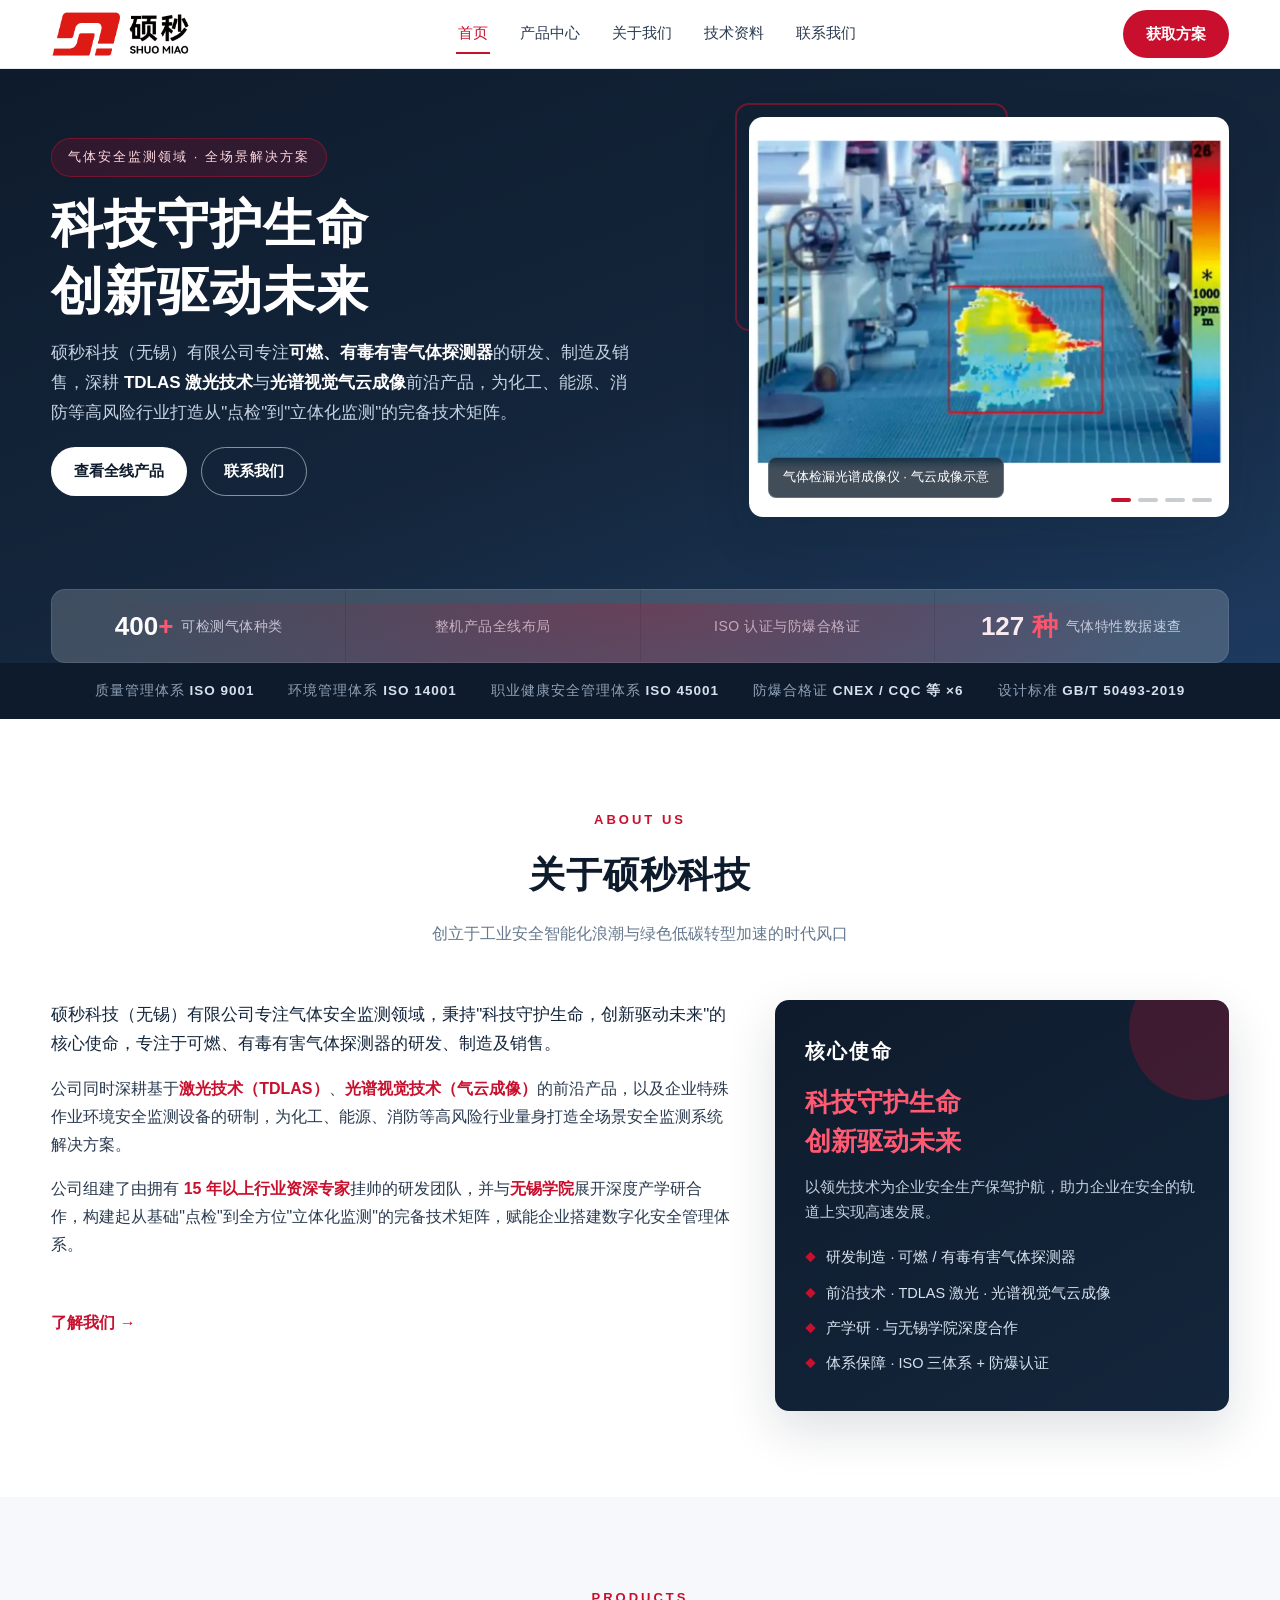
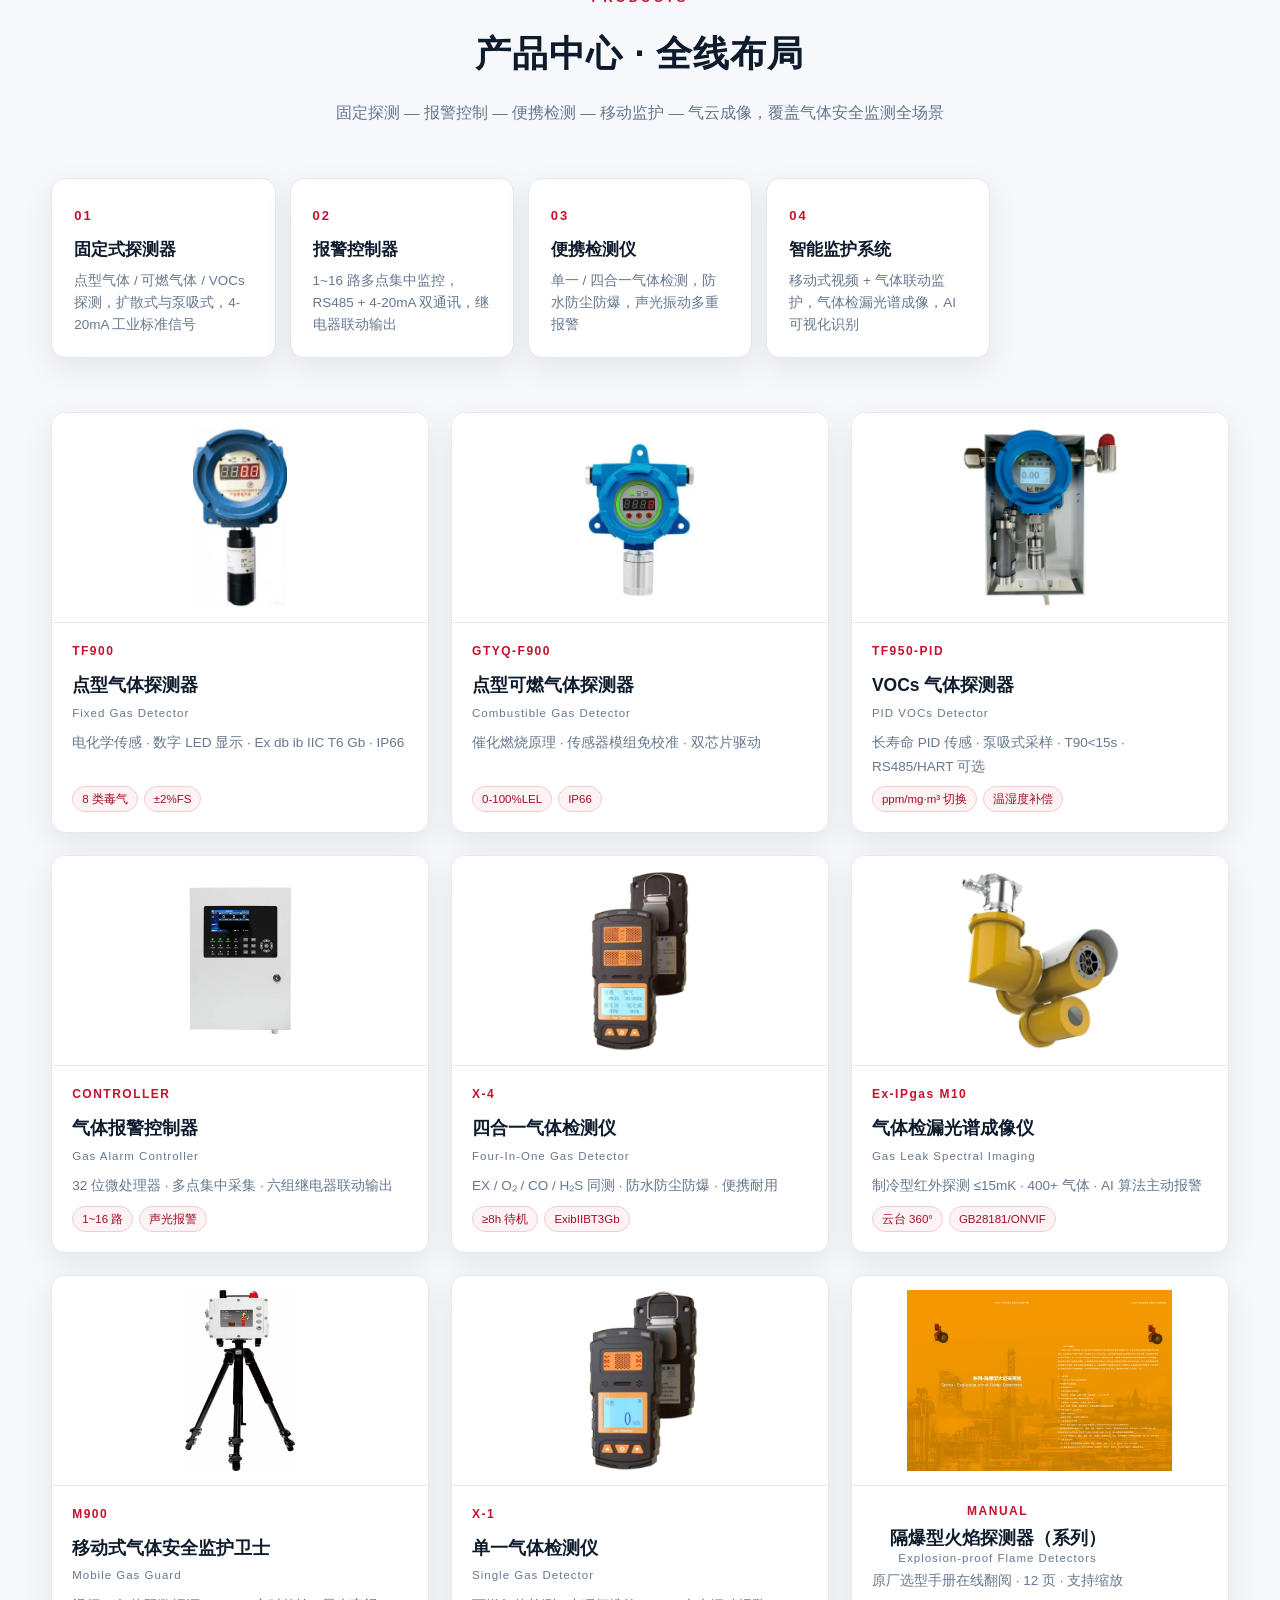
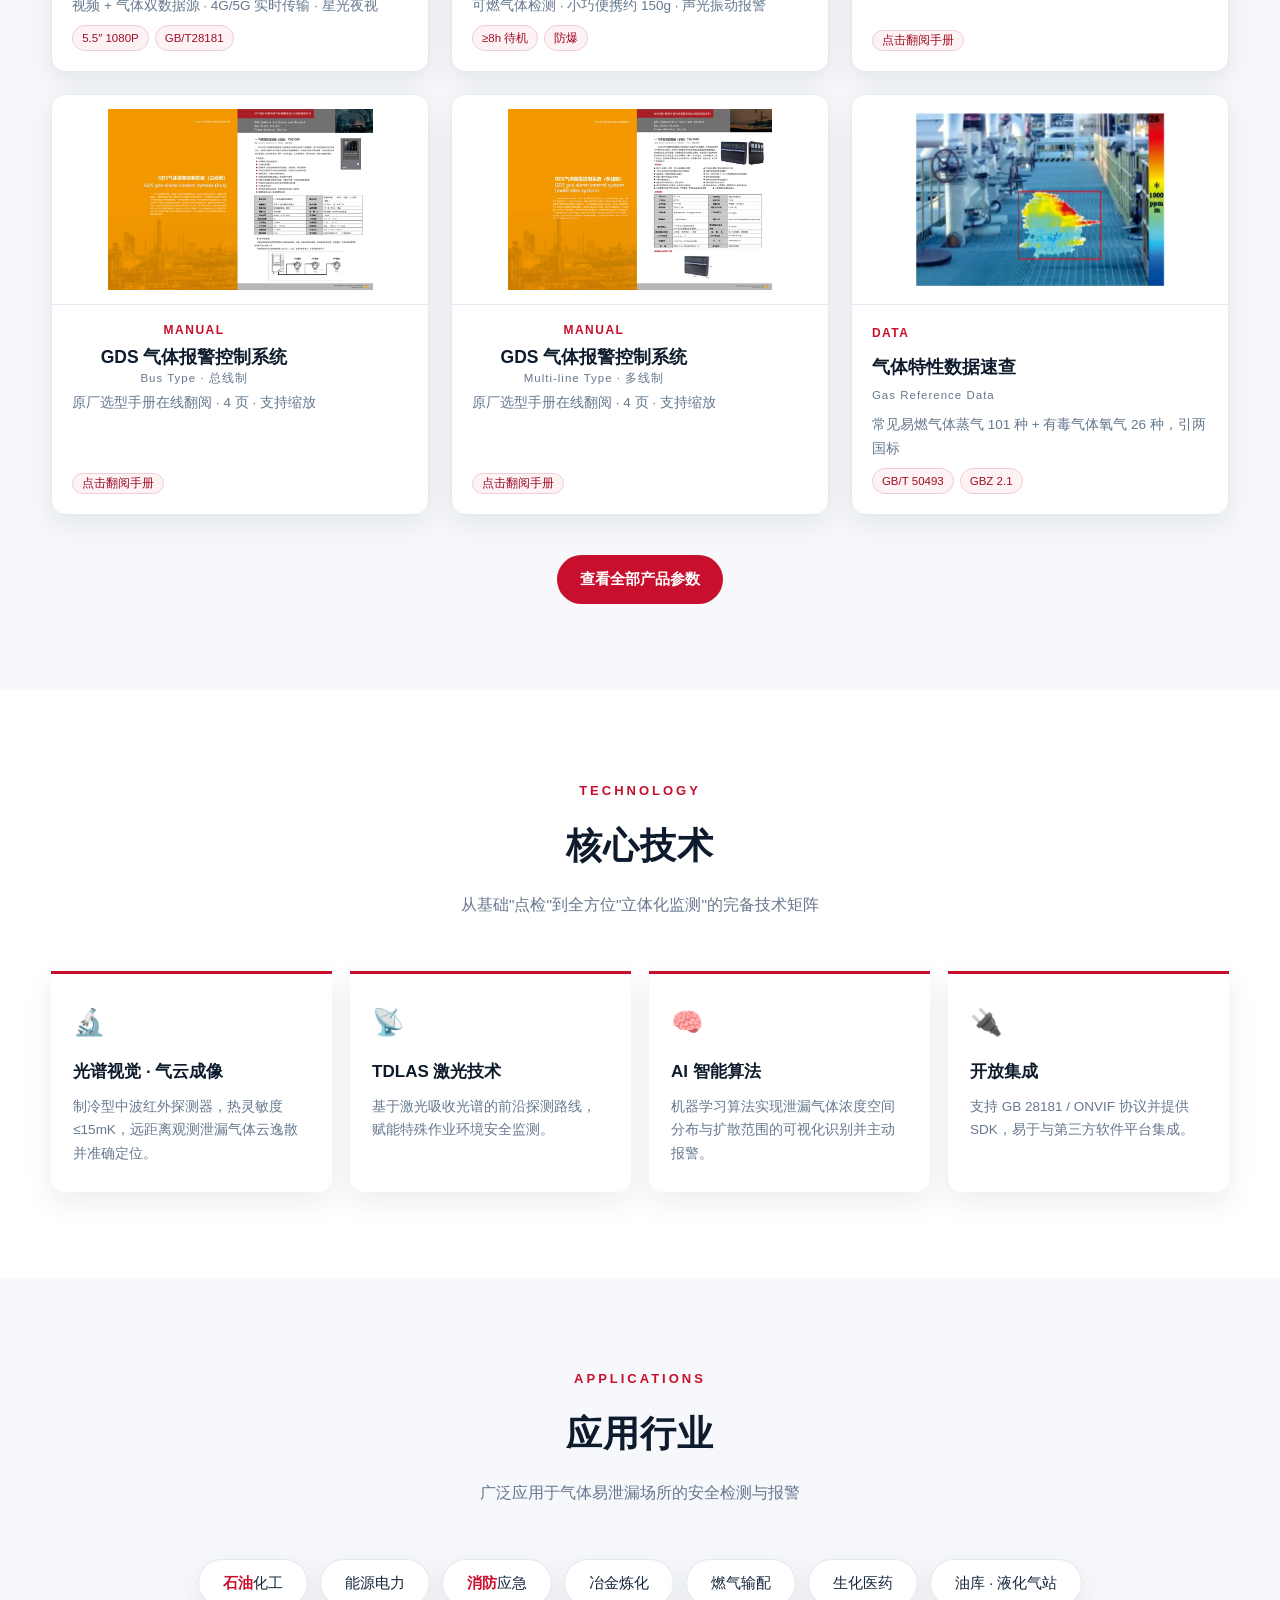
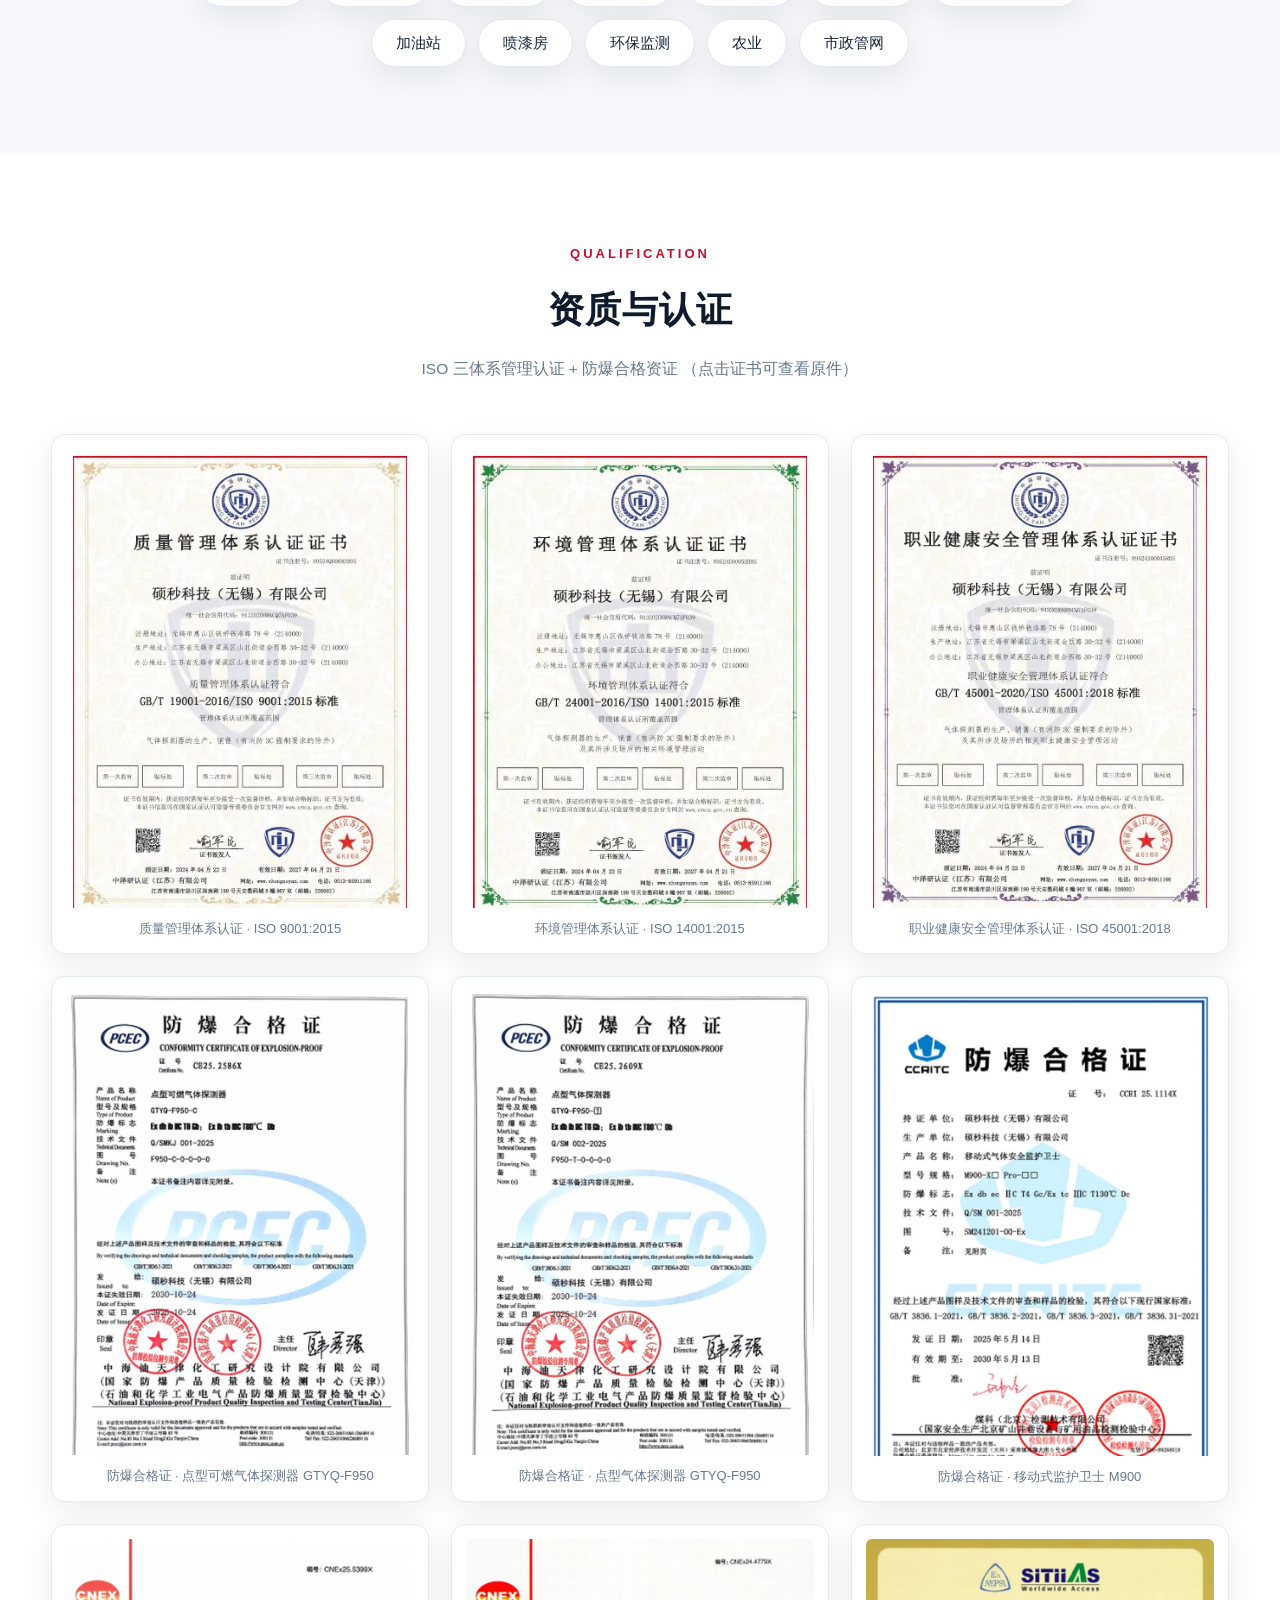
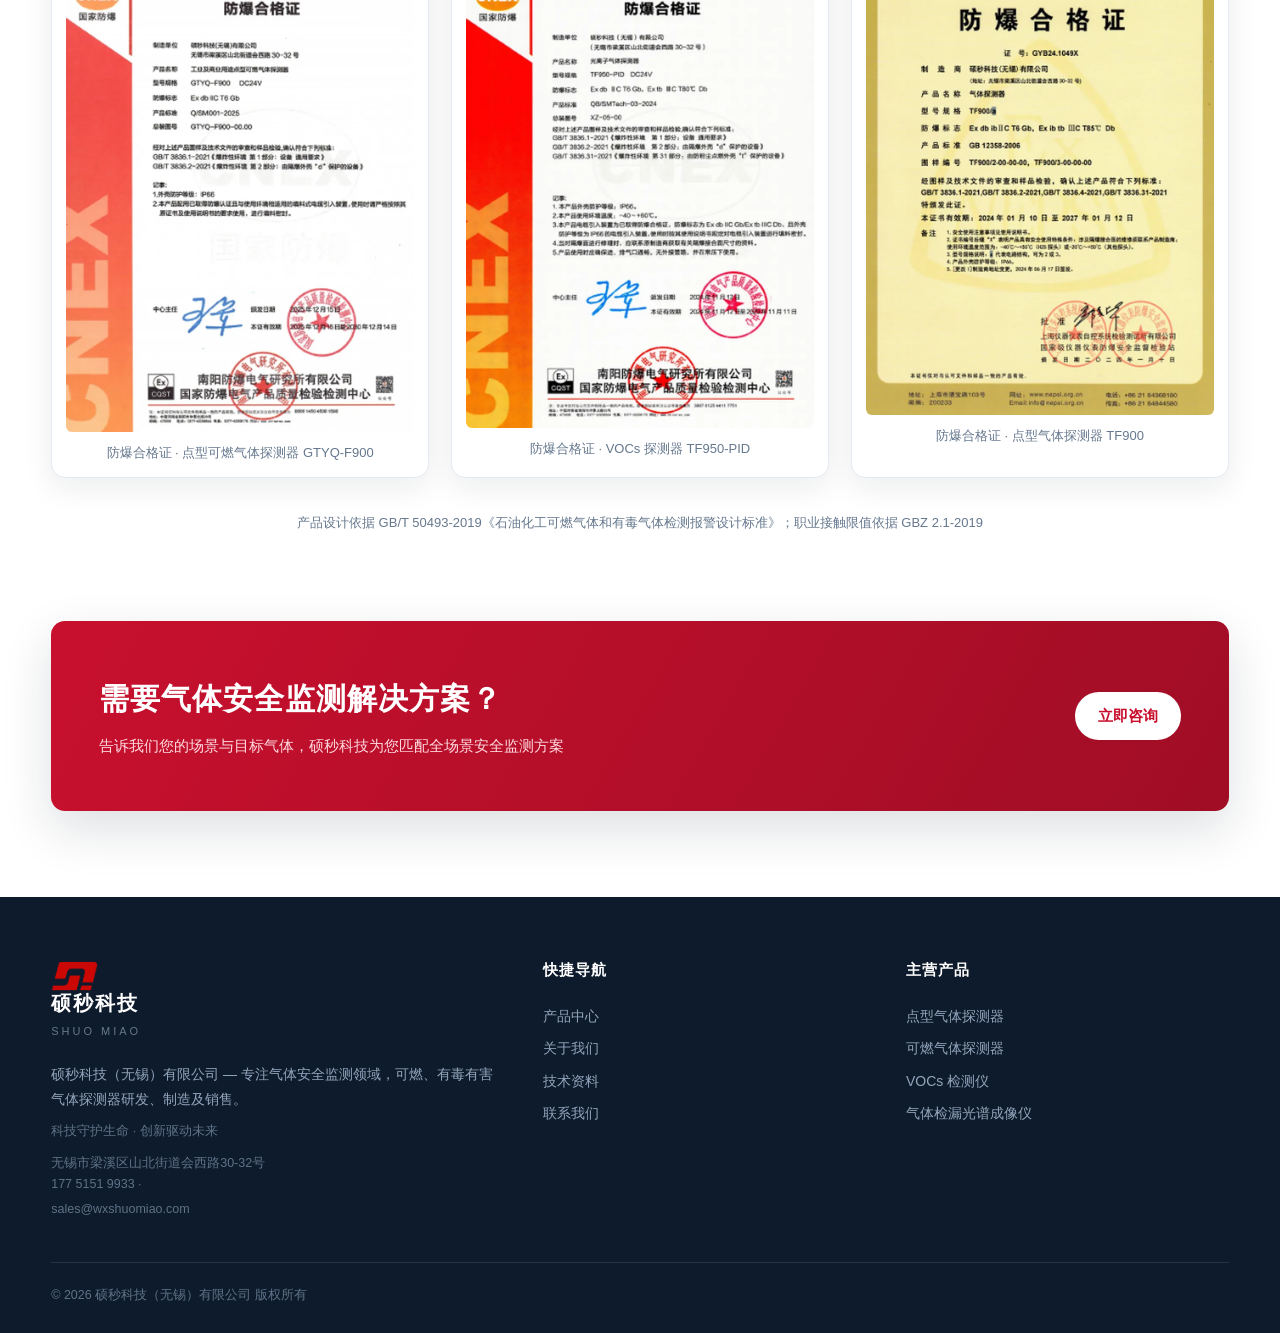
==== index.html @ 88856a61 "fix: 产品标签统一40px定高居中+悬停过渡（ui-ux-pro-max，admin5 0825） Co-Authored-By: Claude <noreply@anthropic.com>" ====
<!DOCTYPE html>
<html lang="zh-CN">
<head>
<meta charset="UTF-8">
<meta name="viewport" content="width=device-width, initial-scale=1.0, viewport-fit=cover">
<title>硕秒科技（无锡）有限公司 | 气体探测器·气体报警控制器·VOCs检测·气体检漏光谱成像仪</title>
<meta name="description" content="硕秒科技专注气体安全监测领域，研发制造可燃/有毒有害气体探测器、VOCs检测仪、气体报警控制器、便携气体检测仪与气体检漏光谱成像仪，覆盖烷烃、烯烃、苯类、醇类等400多种气体，为化工、能源、消防等高风险行业提供全场景安全监测解决方案。">
<meta name="keywords" content="硕秒科技,气体探测器,可燃气体探测器,有毒气体探测器,VOCs检测仪,气体报警控制器,便携气体检测仪,气体检漏光谱成像,气体泄漏检测,工业安全监测">
<link rel="canonical" href="https://shuomiao.growclaw.top/">
<meta name="robots" content="index,follow">
<meta property="og:type" content="website">
<meta property="og:site_name" content="硕秒科技（无锡）有限公司">
<meta property="og:title" content="硕秒科技 | 科技守护生命 · 创新驱动未来">
<meta property="og:description" content="工业气体安全监测全线产品：固定式/便携式气体检测、报警控制、移动视频联动监护、气体检漏光谱成像。">
<meta property="og:image" content="https://shuomiao.growclaw.top/assets/img/hero-bg.jpg?v=20260821b">
<meta property="og:url" content="https://shuomiao.growclaw.top/">
<meta name="twitter:card" content="summary_large_image">
<link rel="icon" type="image/png" href="assets/img/favicon.png?v=20260821c">
<link rel="preload" as="image" href="assets/img/hero-bg.webp?v=20260821l" fetchpriority="high">
<link rel="prefetch" href="about.html">
<link rel="prefetch" href="products.html">
<link rel="prefetch" href="data.html">
<link rel="prefetch" href="contact.html">
<link rel="stylesheet" href="assets/css/style.min.css?v=20260825v">
<script type="application/ld+json">
{"@context":"https://schema.org","@type":"Organization","name":"硕秒科技（无锡）有限公司","alternateName":"SHUO MIAO Technology","slogan":"科技守护生命 创新驱动未来","url":"https://shuomiao.growclaw.top/","logo":"https://shuomiao.growclaw.top/assets/img/logo-lockup.webp?v=20260822c","description":"专注气体安全监测领域，可燃、有毒有害气体探测器研发、制造及销售，深耕TDLAS激光技术与光谱视觉气云成像技术。","address":{"@type":"PostalAddress","streetAddress":"梁溪区山北街道会西路30-32号","addressLocality":"无锡市","addressRegion":"江苏省","addressCountry":"CN"},"telephone":"+86-177-5151-9933","email":"sales@wxshuomiao.com","knowsAbout":["气体探测器","气体报警控制器","VOCs检测","气体检漏光谱成像","TDLAS","工业安全监测"]}
</script>
</head>
<body>

<header class="site-head">
  <div class="container head-bar">
    <a class="logo" href="index.html" aria-label="硕秒科技首页"><img class="logo-img" src="assets/img/logo-lockup.webp?v=20260822c" alt="硕秒科技 SHUO MIAO 官方标识" width="1766" height="584">
    </a>
    <nav class="nav" id="mainNav" aria-label="主导航">
      <a href="index.html">首页</a>
      <a href="products.html">产品中心</a>
      <a href="about.html">关于我们</a>
      <a href="data.html">技术资料</a>
      <a href="contact.html">联系我们</a>
    </nav>
    <a class="btn btn-red head-cta" href="contact.html">获取方案</a>
    <button class="nav-toggle" aria-label="打开菜单" aria-expanded="false" aria-controls="mainNav"><span></span><span></span><span></span></button>
  </div>
</header>

<section class="hero">
  <div class="container">
    <div class="hero-grid">
      <div>
        <span class="badge">气体安全监测领域 · 全场景解决方案</span>
        <h1>科技守护生命<br>创新驱动未来</h1>
        <p class="sub">硕秒科技（无锡）有限公司专注<b>可燃、有毒有害气体探测器</b>的研发、制造及销售，深耕 <b>TDLAS 激光技术</b>与<b>光谱视觉气云成像</b>前沿产品，为化工、能源、消防等高风险行业打造从"点检"到"立体化监测"的完备技术矩阵。</p>
        <div class="hero-actions">
          <a class="btn btn-light" href="products.html">查看全线产品</a>
          <a class="btn btn-line" href="contact.html">联系我们</a>
        </div>
      </div>
      <div class="hero-visual">
        <div class="frame hero-carousel" id="heroCarousel">
          <a class="hc-link on" href="products.html#m10" aria-label="查看产品详情"><img class="hc-slide" src="assets/img/hero-bg.webp?v=20260821l" alt="气体检漏光谱成像仪气云成像效果图" fetchpriority="high" width="1000" height="676"></a>
          <a class="hc-link" href="products.html#tf900" aria-label="查看产品详情"><img class="hc-slide" src="assets/img/tf900h.webp" alt="TF900 点型气体探测器" width="800" height="1535" loading="lazy" decoding="async"></a>
          <a class="hc-link" href="products.html#x4" aria-label="查看产品详情"><img class="hc-slide" src="assets/img/x4a.webp" alt="X-4 四合一气体检测仪" width="528" height="894" loading="lazy" decoding="async"></a>
          <a class="hc-link" href="products.html#m10" aria-label="查看产品详情"><img class="hc-slide" src="assets/img/m10h.webp" alt="Ex-IPgas M10 气体检漏光谱成像仪" width="696" height="780" loading="lazy" decoding="async"></a>
          <span class="hero-tag" id="heroTag" style="pointer-events:none">气体检漏光谱成像仪 · 气云成像示意</span>
          <div class="hc-dots" id="heroDots" role="tablist" aria-label="主图切换"><button type="button" class="on" aria-label="第1张：气云成像示意"></button><button type="button" aria-label="第2张：TF900"></button><button type="button" aria-label="第3张：X-4"></button><button type="button" aria-label="第4张：M10"></button></div>
        </div>
      </div>
    </div>
    <div class="stats">
      <div class="stat"><b>400<i>+</i></b><span>可检测气体种类</span></div>
      <div class="stat"><span>整机产品全线布局</span></div>
      <div class="stat"><span>ISO 认证与防爆合格证</span></div>
      <div class="stat"><b>127 <i>种</i></b><span>气体特性数据速查</span></div>
    </div>
  </div>
</section>

<div class="trust">
  <div class="container">
    <span>质量管理体系 <b>ISO 9001</b></span><span>环境管理体系 <b>ISO 14001</b></span><span>职业健康安全管理体系 <b>ISO 45001</b></span><span>防爆合格证 <b>CNEX / CQC 等 ×6</b></span><span>设计标准 <b>GB/T 50493-2019</b></span>
  </div>
</div>

<section class="section" id="about">
  <div class="container">
    <div class="section-head">
      <span class="kicker">ABOUT US</span>
      <h2>关于硕秒科技</h2>
      <p>创立于工业安全智能化浪潮与绿色低碳转型加速的时代风口</p>
    </div>
    <div class="about-grid">
      <div>
        <p class="lead">硕秒科技（无锡）有限公司专注气体安全监测领域，秉持"科技守护生命，创新驱动未来"的核心使命，专注于可燃、有毒有害气体探测器的研发、制造及销售。</p>
        <p>公司同时深耕基于<b>激光技术（TDLAS）</b>、<b>光谱视觉技术（气云成像）</b>的前沿产品，以及企业特殊作业环境安全监测设备的研制，为化工、能源、消防等高风险行业量身打造全场景安全监测系统解决方案。</p>
        <p>公司组建了由拥有 <b>15 年以上行业资深专家</b>挂帅的研发团队，并与<b>无锡学院</b>展开深度产学研合作，构建起从基础"点检"到全方位"立体化监测"的完备技术矩阵，赋能企业搭建数字化安全管理体系。</p>
        <a class="more-link" href="about.html">了解我们 →</a>
      </div>
      <aside class="mission-card">
        <h3>核心使命</h3>
        <div class="m">科技守护生命<br>创新驱动未来</div>
        <p>以领先技术为企业安全生产保驾护航，助力企业在安全的轨道上实现高速发展。</p>
        <div class="mission-list">
          <div class="mi">研发制造 · 可燃 / 有毒有害气体探测器</div>
          <div class="mi">前沿技术 · TDLAS 激光 · 光谱视觉气云成像</div>
          <div class="mi">产学研 · 与无锡学院深度合作</div>
          <div class="mi">体系保障 · ISO 三体系 + 防爆认证</div>
        </div>
      </aside>
    </div>
  </div>
</section>

<section class="section alt" id="products">
  <div class="container">
    <div class="section-head">
      <span class="kicker">PRODUCTS</span>
      <h2>产品中心 · 全线布局</h2>
      <p>固定探测 — 报警控制 — 便携检测 — 移动监护 — 气云成像，覆盖气体安全监测全场景</p>
    </div>
    <div class="cat-grid">
      <div class="cat"><span class="no">01</span><h3>固定式探测器</h3><p>点型气体 / 可燃气体 / VOCs 探测，扩散式与泵吸式，4-20mA 工业标准信号</p></div>
      <div class="cat"><span class="no">02</span><h3>报警控制器</h3><p>1~16 路多点集中监控，RS485 + 4-20mA 双通讯，继电器联动输出</p></div>
      <div class="cat"><span class="no">03</span><h3>便携检测仪</h3><p>单一 / 四合一气体检测，防水防尘防爆，声光振动多重报警</p></div>
      <div class="cat"><span class="no">04</span><h3>智能监护系统</h3><p>移动式视频 + 气体联动监护，气体检漏光谱成像，AI 可视化识别</p></div>
    </div>
    <div class="prod-grid">
      <a class="prod-card" href="products.html#tf900">
        <div class="ph"><img src="assets/img/tf900.webp?v=20260821e" alt="TF900 点型气体探测器" width="800" height="1541" decoding="async" loading="lazy"></div>
        <div class="bd"><span class="model">TF900</span><h3>点型气体探测器<span class="en">Fixed Gas Detector</span></h3><p>电化学传感 · 数字 LED 显示 · Ex db ib IIC T6 Gb · IP66</p><div class="tags"><span class="tag">8 类毒气</span><span class="tag">±2%FS</span></div></div>
      </a>
      <a class="prod-card" href="products.html#f900">
        <div class="ph"><img src="assets/img/f900.webp?v=20260821e" alt="GTYQ-F900 点型可燃气体探测器" width="800" height="800" decoding="async" loading="lazy"></div>
        <div class="bd"><span class="model">GTYQ-F900</span><h3>点型可燃气体探测器<span class="en">Combustible Gas Detector</span></h3><p>催化燃烧原理 · 传感器模组免校准 · 双芯片驱动</p><div class="tags"><span class="tag">0-100%LEL</span><span class="tag">IP66</span></div></div>
      </a>
      <a class="prod-card" href="products.html#tf950">
        <div class="ph"><img src="assets/img/tf950.webp?v=20260821e" alt="TF950-PID VOCs 气体探测器" width="700" height="800" decoding="async" loading="lazy"></div>
        <div class="bd"><span class="model">TF950-PID</span><h3>VOCs 气体探测器<span class="en">PID VOCs Detector</span></h3><p>长寿命 PID 传感 · 泵吸式采样 · T90&lt;15s · RS485/HART 可选</p><div class="tags"><span class="tag">ppm/mg·m³ 切换</span><span class="tag">温湿度补偿</span></div></div>
      </a>
      <a class="prod-card" href="products.html#controller">
        <div class="ph"><img src="assets/img/controller.webp?v=20260825a" alt="气体报警控制器" width="724" height="724" decoding="async" loading="lazy"></div>
        <div class="bd"><span class="model">CONTROLLER</span><h3>气体报警控制器<span class="en">Gas Alarm Controller</span></h3><p>32 位微处理器 · 多点集中采集 · 六组继电器联动输出</p><div class="tags"><span class="tag">1~16 路</span><span class="tag">声光报警</span></div></div>
      </a>
      <a class="prod-card" href="products.html#x4">
        <div class="ph"><img src="assets/img/x4a.webp" alt="X-4 四合一气体检测仪" width="528" height="894" decoding="async" loading="lazy"></div>
        <div class="bd"><span class="model">X-4</span><h3>四合一气体检测仪<span class="en">Four-In-One Gas Detector</span></h3><p>EX / O₂ / CO / H₂S 同测 · 防水防尘防爆 · 便携耐用</p><div class="tags"><span class="tag">≥8h 待机</span><span class="tag">ExibIIBT3Gb</span></div></div>
      </a>
      <a class="prod-card" href="products.html#m10">
        <div class="ph"><img src="assets/img/m10h.webp" alt="Ex-IPgas M10 气体检漏光谱成像仪" width="696" height="780" decoding="async" loading="lazy"></div>
        <div class="bd"><span class="model">Ex-IPgas M10</span><h3>气体检漏光谱成像仪<span class="en">Gas Leak Spectral Imaging</span></h3><p>制冷型红外探测 ≤15mK · 400+ 气体 · AI 算法主动报警</p><div class="tags"><span class="tag">云台 360°</span><span class="tag">GB28181/ONVIF</span></div></div>
      </a>
      <a class="prod-card" href="products.html#m900">
        <div class="ph"><img src="assets/img/m900a.webp?v=20260821e" alt="M900 移动式气体安全监护卫士" width="800" height="1314" decoding="async" loading="lazy"></div>
        <div class="bd"><span class="model">M900</span><h3>移动式气体安全监护卫士<span class="en">Mobile Gas Guard</span></h3><p>视频 + 气体双数据源 · 4G/5G 实时传输 · 星光夜视</p><div class="tags"><span class="tag">5.5″ 1080P</span><span class="tag">GB/T28181</span></div></div>
      </a>
      <a class="prod-card" href="products.html#x1">
        <div class="ph"><img src="assets/img/x1b.webp?v=20260822a" alt="X-1 单一气体检测仪实物图" width="588" height="920" decoding="async" loading="lazy"></div>
        <div class="bd"><span class="model">X-1</span><h3>单一气体检测仪<span class="en">Single Gas Detector</span></h3><p>可燃气体检测 · 小巧便携约 150g · 声光振动报警</p><div class="tags"><span class="tag">≥8h 待机</span><span class="tag">防爆</span></div></div>
      </a>
      <button class="prod-card manual-card" type="button" data-modal="fbm-gas">
        <div class="ph"><img src="assets/img/fb-cover-p4.webp?v=20260825q" alt="隔爆型火焰探测器（系列）手册" width="900" height="615" loading="lazy" decoding="async"></div>
        <div class="bd"><span class="model">MANUAL</span><h3>隔爆型火焰探测器（系列）<span class="en">Explosion-proof Flame Detectors</span></h3><p>原厂选型手册在线翻阅 · 12 页 · 支持缩放</p><div class="tags"><span class="tag">点击翻阅手册</span></div></div>
      </button>
      <button class="prod-card manual-card" type="button" data-modal="fbm-bus">
        <div class="ph"><img src="assets/img/fb-cov-p15.webp?v=20260825q" alt="GDS 气体报警控制系统（总线制）手册" width="900" height="615" loading="lazy" decoding="async"></div>
        <div class="bd"><span class="model">MANUAL</span><h3>GDS 气体报警控制系统<span class="en">Bus Type · 总线制</span></h3><p>原厂选型手册在线翻阅 · 4 页 · 支持缩放</p><div class="tags"><span class="tag">点击翻阅手册</span></div></div>
      </button>
      <button class="prod-card manual-card" type="button" data-modal="fbm-multi">
        <div class="ph"><img src="assets/img/fb-cov-p17.webp?v=20260825q" alt="GDS 气体报警控制系统（多线制）手册" width="900" height="615" loading="lazy" decoding="async"></div>
        <div class="bd"><span class="model">MANUAL</span><h3>GDS 气体报警控制系统<span class="en">Multi-line Type · 多线制</span></h3><p>原厂选型手册在线翻阅 · 4 页 · 支持缩放</p><div class="tags"><span class="tag">点击翻阅手册</span></div></div>
      </button>
      <a class="prod-card" href="data.html">
        <div class="ph"><img src="assets/img/m10-thermal.webp?v=20260821e" alt="气体特性数据表与光谱成像热力图" width="603" height="426" decoding="async" loading="lazy"></div>
        <div class="bd"><span class="model">DATA</span><h3>气体特性数据速查<span class="en">Gas Reference Data</span></h3><p>常见易燃气体蒸气 101 种 + 有毒气体氧气 26 种，引两国标</p><div class="tags"><span class="tag">GB/T 50493</span><span class="tag">GBZ 2.1</span></div></div>
      </a>
    </div>
    <div style="text-align:center"><a class="btn btn-red" href="products.html" style="margin-top:40px">查看全部产品参数</a></div>
  </div>
</section>

<section class="section" id="tech">
  <div class="container">
    <div class="section-head">
      <span class="kicker">TECHNOLOGY</span>
      <h2>核心技术</h2>
      <p>从基础"点检"到全方位"立体化监测"的完备技术矩阵</p>
    </div>
    <div class="tech-grid">
      <div class="tech"><span class="ico">🔬</span><h3>光谱视觉 · 气云成像</h3><p>制冷型中波红外探测器，热灵敏度 ≤15mK，远距离观测泄漏气体云逸散并准确定位。</p></div>
      <div class="tech"><span class="ico">📡</span><h3>TDLAS 激光技术</h3><p>基于激光吸收光谱的前沿探测路线，赋能特殊作业环境安全监测。</p></div>
      <div class="tech"><span class="ico">🧠</span><h3>AI 智能算法</h3><p>机器学习算法实现泄漏气体浓度空间分布与扩散范围的可视化识别并主动报警。</p></div>
      <div class="tech"><span class="ico">🔌</span><h3>开放集成</h3><p>支持 GB 28181 / ONVIF 协议并提供 SDK，易于与第三方软件平台集成。</p></div>
    </div>
  </div>
</section>

<section class="section alt" id="industries">
  <div class="container">
    <div class="section-head">
      <span class="kicker">APPLICATIONS</span>
      <h2>应用行业</h2>
      <p>广泛应用于气体易泄漏场所的安全检测与报警</p>
    </div>
    <div class="chips">
      <span class="chip"><b>石油</b>化工</span><span class="chip">能源电力</span><span class="chip"><b>消防</b>应急</span><span class="chip">冶金炼化</span>
      <span class="chip">燃气输配</span><span class="chip">生化医药</span><span class="chip">油库 · 液化气站</span><span class="chip">加油站</span>
      <span class="chip">喷漆房</span><span class="chip">环保监测</span><span class="chip">农业</span><span class="chip">市政管网</span>
    </div>
  </div>
</section>

<section class="section" id="certs">
  <div class="container">
    <div class="section-head">
      <span class="kicker">QUALIFICATION</span>
      <h2>资质与认证</h2>
      <p>ISO 三体系管理认证 + 防爆合格资证 （点击证书可查看原件）</p>
    </div>
    <div class="cert-wall">
      <a class="cert-photo" href="assets/img/certs/cert-iso9001.webp?v=20260821i" target="_blank" rel="noopener"><img src="assets/img/certs/cert-iso9001.webp?v=20260821i" alt="质量管理体系认证证书 ISO 9001" width="402" height="531" decoding="async" loading="lazy"><span class="cert-cap">质量管理体系认证 · ISO 9001:2015</span></a>
      <a class="cert-photo" href="assets/img/certs/cert-iso14001.webp?v=20260821i" target="_blank" rel="noopener"><img src="assets/img/certs/cert-iso14001.webp?v=20260821i" alt="环境管理体系认证证书 ISO 14001" width="402" height="531" decoding="async" loading="lazy"><span class="cert-cap">环境管理体系认证 · ISO 14001:2015</span></a>
      <a class="cert-photo" href="assets/img/certs/cert-iso45001.webp?v=20260821i" target="_blank" rel="noopener"><img src="assets/img/certs/cert-iso45001.webp?v=20260821i" alt="职业健康安全管理体系认证证书 ISO 45001" width="402" height="531" decoding="async" loading="lazy"><span class="cert-cap">职业健康安全管理体系认证 · ISO 45001:2018</span></a>
      <a class="cert-photo" href="assets/img/certs/cert-ex-gtyq-f950c.webp?v=20260821h" target="_blank" rel="noopener"><img src="assets/img/certs/cert-ex-gtyq-f950c.webp?v=20260821h" alt="防爆合格证 点型可燃气体探测器 GTYQ-F950" width="820" height="1093" decoding="async" loading="lazy"><span class="cert-cap">防爆合格证 · 点型可燃气体探测器 GTYQ-F950</span></a>
      <a class="cert-photo" href="assets/img/certs/cert-ex-gtyq-f950b.webp?v=20260821h" target="_blank" rel="noopener"><img src="assets/img/certs/cert-ex-gtyq-f950b.webp?v=20260821h" alt="防爆合格证 点型气体探测器 GTYQ-F950" width="820" height="1093" decoding="async" loading="lazy"><span class="cert-cap">防爆合格证 · 点型气体探测器 GTYQ-F950</span></a>
      <a class="cert-photo" href="assets/img/certs/cert-ex-m900.webp?v=20260821h" target="_blank" rel="noopener"><img src="assets/img/certs/cert-ex-m900.webp?v=20260821h" alt="防爆合格证 移动式气体安全监护卫士 M900" width="820" height="1096" decoding="async" loading="lazy"><span class="cert-cap">防爆合格证 · 移动式监护卫士 M900</span></a>
      <a class="cert-photo" href="assets/img/certs/cert-ex-gtyq-f900.webp?v=20260821h" target="_blank" rel="noopener"><img src="assets/img/certs/cert-ex-gtyq-f900.webp?v=20260821h" alt="防爆合格证 点型可燃气体探测器 GTYQ-F900" width="820" height="1163" decoding="async" loading="lazy"><span class="cert-cap">防爆合格证 · 点型可燃气体探测器 GTYQ-F900</span></a>
      <a class="cert-photo" href="assets/img/certs/cert-ex-tf950.webp?v=20260821h" target="_blank" rel="noopener"><img src="assets/img/certs/cert-ex-tf950.webp?v=20260821h" alt="防爆合格证 VOCs 气体探测器 TF950-PID" width="820" height="1154" decoding="async" loading="lazy"><span class="cert-cap">防爆合格证 · VOCs 探测器 TF950-PID</span></a>
      <a class="cert-photo" href="assets/img/certs/cert-ex-tf900.webp?v=20260821h" target="_blank" rel="noopener"><img src="assets/img/certs/cert-ex-tf900.webp?v=20260821h" alt="防爆合格证 点型气体探测器 TF900" width="820" height="1123" decoding="async" loading="lazy"><span class="cert-cap">防爆合格证 · 点型气体探测器 TF900</span></a>
    </div>
    <p class="cert-note">产品设计依据 GB/T 50493-2019《石油化工可燃气体和有毒气体检测报警设计标准》；职业接触限值依据 GBZ 2.1-2019</p>
  </div>
</section>

<section class="section" style="padding-top:0">
  <div class="container">
    <div class="cta-band">
      <div>
        <h2>需要气体安全监测解决方案？</h2>
        <p>告诉我们您的场景与目标气体，硕秒科技为您匹配全场景安全监测方案</p>
      </div>
      <a class="btn btn-white" href="contact.html">立即咨询</a>
    </div>
  </div>
</section>

<footer class="site-foot">
  <div class="container">
    <div class="foot-grid">
      <div>
        <a class="logo" href="index.html" style="margin-bottom:16px">
          <img class="logo-mark-img" loading="lazy" decoding="async" src="assets/img/logo-mark.webp?v=20260822c" alt="硕秒科技徽标" width="46" height="30">
          <span class="logo-text"><span class="cn">硕秒科技</span><br><span class="en">SHUO&nbsp;MIAO</span></span>
        </a>
        <p style="max-width:34em">硕秒科技（无锡）有限公司 — 专注气体安全监测领域，可燃、有毒有害气体探测器研发、制造及销售。</p>
        <p class="foot-note">科技守护生命 · 创新驱动未来</p>
        <p class="foot-note">无锡市梁溪区山北街道会西路30-32号<br>177 5151 9933 · <a href="mailto:sales@wxshuomiao.com">sales@wxshuomiao.com</a></p>
      </div>
      <div>
        <h4>快捷导航</h4>
        <a href="products.html">产品中心</a><a href="about.html">关于我们</a><a href="data.html">技术资料</a><a href="contact.html">联系我们</a>
      </div>
      <div>
        <h4>主营产品</h4>
        <a href="products.html#tf900">点型气体探测器</a><a href="products.html#f900">可燃气体探测器</a><a href="products.html#tf950">VOCs 检测仪</a><a href="products.html#m10">气体检漏光谱成像仪</a>
      </div>
    </div>
    <div class="foot-bottom">
      <span>© <span class="js-year">2026</span> 硕秒科技（无锡）有限公司 版权所有</span>
      
    </div>
  </div>
</footer>

<button class="to-top" aria-label="回到顶部">↑</button>
<script src="assets/js/main.js?v=20260825t" defer></script>
<div class="fb-modal" id="fbm-gas" hidden><div class="fb-mask" data-close></div><div class="fb-modal-body"><button class="fb-close" type="button" data-close aria-label="关闭手册">×</button>
  <div class="flipbook" style="--fb-r:880/1202">
    <div class="fb-viewport" role="button" tabindex="0" aria-label="隔爆型火焰探测器（系列）手册，点击左右或方向键翻页">
      <div class="fb-pages">
      <figure class="fb-page cover on"><img src="assets/img/fb-gas-1.webp?v=20260825q" alt="隔爆型火焰探测器（系列）手册 第1页" width="880" height="1202" decoding="async"><figcaption>隔爆型火焰探测器（系列） · 原厂选型手册<span class="fb-hint">翻开手册 →</span></figcaption></figure>
      <figure class="fb-page"><img src="assets/img/fb-gas-2.webp?v=20260825q" alt="隔爆型火焰探测器（系列）手册 第2页" width="880" height="1202" loading="lazy" decoding="async"></figure>
      <figure class="fb-page"><img src="assets/img/fb-gas-3.webp?v=20260825q" alt="隔爆型火焰探测器（系列）手册 第3页" width="880" height="1202" loading="lazy" decoding="async"></figure>
      <figure class="fb-page"><img src="assets/img/fb-gas-4.webp?v=20260825q" alt="隔爆型火焰探测器（系列）手册 第4页" width="880" height="1202" loading="lazy" decoding="async"></figure>
      <figure class="fb-page"><img src="assets/img/fb-gas-5.webp?v=20260825q" alt="隔爆型火焰探测器（系列）手册 第5页" width="880" height="1202" loading="lazy" decoding="async"></figure>
      <figure class="fb-page"><img src="assets/img/fb-gas-6.webp?v=20260825q" alt="隔爆型火焰探测器（系列）手册 第6页" width="880" height="1202" loading="lazy" decoding="async"></figure>
      <figure class="fb-page"><img src="assets/img/fb-gas-7.webp?v=20260825q" alt="隔爆型火焰探测器（系列）手册 第7页" width="880" height="1202" loading="lazy" decoding="async"></figure>
      <figure class="fb-page"><img src="assets/img/fb-gas-8.webp?v=20260825q" alt="隔爆型火焰探测器（系列）手册 第8页" width="880" height="1202" loading="lazy" decoding="async"></figure>
      <figure class="fb-page"><img src="assets/img/fb-gas-9.webp?v=20260825q" alt="隔爆型火焰探测器（系列）手册 第9页" width="880" height="1202" loading="lazy" decoding="async"></figure>
      <figure class="fb-page"><img src="assets/img/fb-gas-10.webp?v=20260825q" alt="隔爆型火焰探测器（系列）手册 第10页" width="880" height="1202" loading="lazy" decoding="async"></figure>
      <figure class="fb-page"><img src="assets/img/fb-gas-11.webp?v=20260825q" alt="隔爆型火焰探测器（系列）手册 第11页" width="880" height="1202" loading="lazy" decoding="async"></figure>
      <figure class="fb-page"><img src="assets/img/fb-gas-12.webp?v=20260825q" alt="隔爆型火焰探测器（系列）手册 第12页" width="880" height="1202" loading="lazy" decoding="async"></figure>
      </div>
    </div>
    <div class="fb-ctrl"><button class="fb-btn fb-prev" type="button" aria-label="上一页">‹</button><span class="fb-num"><b>1</b> / 12</span><button class="fb-btn fb-next" type="button" aria-label="下一页">›</button><button class="fb-btn fb-zoom-out" type="button" aria-label="缩小">−</button><span class="fb-zoom">1.0x</span><button class="fb-btn fb-zoom-in" type="button" aria-label="放大">＋</button></div>
  </div>
</div></div>

<div class="fb-modal" id="fbm-bus" hidden><div class="fb-mask" data-close></div><div class="fb-modal-body"><button class="fb-close" type="button" data-close aria-label="关闭手册">×</button>
  <div class="flipbook" style="--fb-r:880/1202">
    <div class="fb-viewport" role="button" tabindex="0" aria-label="GDS 气体报警控制系统（总线制）手册，点击左右或方向键翻页">
      <div class="fb-pages">
      <figure class="fb-page cover on"><img src="assets/img/fb-bus-1.webp?v=20260825q" alt="GDS 气体报警控制系统（总线制）手册 第1页" width="880" height="1202" decoding="async"><figcaption>GDS 气体报警控制系统（总线制） · 原厂选型手册<span class="fb-hint">翻开手册 →</span></figcaption></figure>
      <figure class="fb-page"><img src="assets/img/fb-bus-2.webp?v=20260825q" alt="GDS 气体报警控制系统（总线制）手册 第2页" width="880" height="1202" loading="lazy" decoding="async"></figure>
      <figure class="fb-page"><img src="assets/img/fb-bus-3.webp?v=20260825q" alt="GDS 气体报警控制系统（总线制）手册 第3页" width="880" height="1202" loading="lazy" decoding="async"></figure>
      <figure class="fb-page"><img src="assets/img/fb-bus-4.webp?v=20260825q" alt="GDS 气体报警控制系统（总线制）手册 第4页" width="880" height="1202" loading="lazy" decoding="async"></figure>
      </div>
    </div>
    <div class="fb-ctrl"><button class="fb-btn fb-prev" type="button" aria-label="上一页">‹</button><span class="fb-num"><b>1</b> / 4</span><button class="fb-btn fb-next" type="button" aria-label="下一页">›</button><button class="fb-btn fb-zoom-out" type="button" aria-label="缩小">−</button><span class="fb-zoom">1.0x</span><button class="fb-btn fb-zoom-in" type="button" aria-label="放大">＋</button></div>
  </div>
</div></div>

<div class="fb-modal" id="fbm-multi" hidden><div class="fb-mask" data-close></div><div class="fb-modal-body"><button class="fb-close" type="button" data-close aria-label="关闭手册">×</button>
  <div class="flipbook" style="--fb-r:880/1202">
    <div class="fb-viewport" role="button" tabindex="0" aria-label="GDS 气体报警控制系统（多线制）手册，点击左右或方向键翻页">
      <div class="fb-pages">
      <figure class="fb-page cover on"><img src="assets/img/fb-multi-1.webp?v=20260825q" alt="GDS 气体报警控制系统（多线制）手册 第1页" width="880" height="1202" decoding="async"><figcaption>GDS 气体报警控制系统（多线制） · 原厂选型手册<span class="fb-hint">翻开手册 →</span></figcaption></figure>
      <figure class="fb-page"><img src="assets/img/fb-multi-2.webp?v=20260825q" alt="GDS 气体报警控制系统（多线制）手册 第2页" width="880" height="1202" loading="lazy" decoding="async"></figure>
      <figure class="fb-page"><img src="assets/img/fb-multi-3.webp?v=20260825q" alt="GDS 气体报警控制系统（多线制）手册 第3页" width="880" height="1202" loading="lazy" decoding="async"></figure>
      <figure class="fb-page"><img src="assets/img/fb-multi-4.webp?v=20260825q" alt="GDS 气体报警控制系统（多线制）手册 第4页" width="880" height="1202" loading="lazy" decoding="async"></figure>
      </div>
    </div>
    <div class="fb-ctrl"><button class="fb-btn fb-prev" type="button" aria-label="上一页">‹</button><span class="fb-num"><b>1</b> / 4</span><button class="fb-btn fb-next" type="button" aria-label="下一页">›</button><button class="fb-btn fb-zoom-out" type="button" aria-label="缩小">−</button><span class="fb-zoom">1.0x</span><button class="fb-btn fb-zoom-in" type="button" aria-label="放大">＋</button></div>
  </div>
</div></div>
</body>
</html>
---- assets/css/style.min.css ----
@view-transition{navigation:auto}:root{--red:#C8102E;--red-dark:#A00D25;--red-soft:#FDF2F4;--ink:#0E1B2C;--ink-2:#14263C;--body:#2A3A4F;--muted:#66788E;--line:#E3E9F1;--bg:#FFFFFF;--bg-alt:#F6F8FB;--radius:14px;--shadow:0 10px 30px rgba(14,27,44,.08);--shadow-lg:0 18px 50px rgba(14,27,44,.14);--font:-apple-system,BlinkMacSystemFont,"PingFang SC","HarmonyOS Sans SC","Microsoft YaHei","Source Han Sans SC",sans-serif;}*{margin:0;padding:0;box-sizing:border-box}html{scroll-behavior:smooth;-webkit-text-size-adjust:100%}body{font-family:var(--font);color:var(--body);background:var(--bg);line-height:1.75;font-size:16px}img{max-width:100%;display:block}a{color:inherit;text-decoration:none}.container{width:min(1180px,92%);margin:0 auto}section[id]{scroll-margin-top:76px}.product-section[id]{scroll-margin-top:140px}.site-head{position:sticky;top:0;z-index:100;background:rgba(255,255,255,.96);-webkit-backdrop-filter:blur(8px);backdrop-filter:blur(8px);border-bottom:1px solid var(--line)}.head-bar{display:flex;align-items:center;justify-content:space-between;height:68px}.logo{display:flex;align-items:center;gap:10px}.logo-mark{width:38px;height:38px;flex:0 0 38px}.logo-text .cn{font-size:20px;font-weight:800;color:var(--ink);letter-spacing:2px;line-height:1.2}.logo-text .en{font-size:11px;color:var(--muted);letter-spacing:3px;line-height:1.2}.nav{display:flex;align-items:center;gap:28px}.nav a{font-size:15px;color:var(--body);font-weight:500;padding:6px 2px;border-bottom:2px solid transparent;transition:.2s}.nav a:hover,.nav a.active{color:var(--red);border-bottom-color:var(--red)}.btn{display:inline-flex;align-items:center;justify-content:center;gap:8px;padding:10px 22px;border-radius:999px;font-size:15px;font-weight:600;cursor:pointer;border:1px solid transparent;transition:.2s}.btn-red{background:var(--red);color:#fff}.btn-red:hover{background:var(--red-dark);transform:translateY(-1px)}.btn-ghost{border-color:var(--ink);color:var(--ink)}.btn-ghost:hover{background:var(--ink);color:#fff}.head-cta{display:inline-flex}.nav-drop{position:relative}.nav-menu{position:absolute;top:100%;left:50%;transform:translateX(-50%) translateY(8px);min-width:176px;background:#fff;border:1px solid var(--line);border-radius:12px;box-shadow:var(--shadow-lg);padding:8px;opacity:0;visibility:hidden;transition:opacity .18s,transform .18s,visibility .18s;z-index:130}.nav-drop:hover .nav-menu,.nav-drop:focus-within .nav-menu{opacity:1;visibility:visible;transform:translateX(-50%) translateY(2px)}.nav-menu a{display:block;padding:9px 14px;font-size:14px;text-align:center;border-bottom:0!important;border-radius:8px;white-space:nowrap}.nav-menu a:hover{background:var(--red-soft);color:var(--red)!important;border-bottom-color:transparent!important}.nav-toggle{display:none;background:none;border:0;cursor:pointer;padding:8px}.nav-toggle span{display:block;width:22px;height:2px;background:var(--ink);margin:5px 0;transition:.25s}.nav-toggle.open span:nth-child(1){transform:translateY(7px) rotate(45deg)}.nav-toggle.open span:nth-child(2){opacity:0}.nav-toggle.open span:nth-child(3){transform:translateY(-7px) rotate(-45deg)}.nav-close-wrap{display:none}.hero{background:linear-gradient(160deg,var(--ink) 0%,var(--ink-2) 55%,#1D3A5F 100%);color:#fff;overflow:hidden;position:relative}.hero::after{content:"";position:absolute;inset:auto -10% -60% -10%;height:70%;background:radial-gradient(50% 60% at 50% 0,rgba(200,16,46,.28),transparent 70%);pointer-events:none}.hero-grid{display:grid;grid-template-columns:1.15fr .85fr;gap:48px;align-items:center;padding:84px 0 70px;position:relative;z-index:1}.badge{display:inline-flex;align-items:center;gap:8px;font-size:13px;letter-spacing:2px;color:#FFD9DF;background:rgba(200,16,46,.18);border:1px solid rgba(200,16,46,.45);padding:7px 16px;border-radius:999px;margin-bottom:22px}.hero h1{font-size:clamp(30px,4.2vw,52px);font-weight:800;line-height:1.28;letter-spacing:1px}.hero h1 em{font-style:normal;color:#FF5A73}.hero .sub{margin:22px 0 8px;font-size:17px;color:#C6D2E2;max-width:34em}.hero .sub b{color:#fff}.hero-actions{display:flex;gap:14px;margin-top:30px;flex-wrap:wrap}.btn-light{background:#fff;color:var(--ink)}.btn-light:hover{background:#FFE9ED}.btn-line{border-color:rgba(255,255,255,.5);color:#fff}.btn-line:hover{background:rgba(255,255,255,.12)}.hero-visual{position:relative}.hero-visual .frame{border-radius:var(--radius);overflow:hidden;box-shadow:var(--shadow-lg);border:1px solid rgba(255,255,255,.16)}.hero-visual img{width:100%;height:520px;object-fit:cover;object-position:center 30%}.hero-carousel{position:relative;height:520px;background:#fff}.hc-link{display:block;position:absolute;inset:0;cursor:pointer;opacity:0;pointer-events:none;transition:opacity .7s ease}.hc-link.on{opacity:1;pointer-events:auto}.hero-carousel .hc-slide{position:absolute;inset:0;width:100%;height:100%;object-fit:contain;opacity:1;transition:none}.hero-carousel .hc-slide.on{opacity:1}.hc-dots{position:absolute;right:16px;bottom:14px;display:flex;gap:7px;z-index:3}.hc-dots button{display:block;width:20px;height:4px;padding:0;border:0;border-radius:2px;background:rgba(14,27,44,.22);cursor:pointer;transition:.3s}.hc-dots button.on{background:var(--red)}.hero-visual::before{content:"";position:absolute;inset:-14px auto auto -14px;width:56%;height:56%;border:2px solid rgba(200,16,46,.5);border-radius:var(--radius);z-index:0}.hero-tag{position:absolute;left:18px;bottom:18px;background:rgba(14,27,44,.78);-webkit-backdrop-filter:blur(4px);backdrop-filter:blur(4px);color:#fff;font-size:13px;padding:8px 14px;border-radius:8px;border:1px solid rgba(255,255,255,.2)}.stats{display:grid;grid-template-columns:repeat(4,1fr);gap:1px;background:rgba(255,255,255,.14);border:1px solid rgba(255,255,255,.14);border-radius:var(--radius);overflow:hidden;margin-top:34px}.stat{background:rgba(255,255,255,.05);padding:16px 10px;display:flex;align-items:center;justify-content:center;gap:8px;min-height:72px;text-align:center}.stat b{font-size:clamp(20px,2.2vw,26px);color:#fff;font-weight:800;line-height:1}.stat b i{font-style:normal;color:#FF5A73}.stat span{font-size:14px;color:#C6D2E2;letter-spacing:.5px}.trust{background:var(--ink);color:#8FA1B8;padding:16px 0}.trust .container{display:flex;flex-wrap:wrap;gap:10px 34px;justify-content:center;font-size:13.5px;letter-spacing:1px}.trust b{color:#D7E1EE;font-weight:600}.section{padding:86px 0}.section.alt{background:var(--bg-alt)}.section-head{text-align:center;max-width:720px;margin:0 auto 52px}.kicker{display:inline-block;font-size:13px;font-weight:700;letter-spacing:3px;color:var(--red);text-transform:uppercase;margin-bottom:12px}.section-head h2{font-size:clamp(24px,3vw,36px);color:var(--ink);font-weight:800;letter-spacing:1px}.section-head p{margin-top:14px;color:var(--muted);font-size:15.5px}.about-grid{display:grid;grid-template-columns:1.2fr .8fr;gap:44px;align-items:start}.about-grid .lead{font-size:17px;color:var(--ink-2)}.about-grid p{margin:0 0 16px}.about-grid p b{color:var(--red)}.mission-card{background:linear-gradient(150deg,var(--ink),var(--ink-2));color:#fff;border-radius:var(--radius);padding:34px 30px;box-shadow:var(--shadow-lg);position:relative;overflow:hidden}.mission-card::after{content:"";position:absolute;right:-40px;top:-40px;width:140px;height:140px;border-radius:50%;background:rgba(200,16,46,.25)}.mission-card h3{font-size:20px;margin-bottom:14px;letter-spacing:2px}.mission-card .m{font-size:26px;font-weight:800;color:#FF5A73;line-height:1.5;margin-bottom:14px}.mission-card p{color:#C6D2E2;font-size:14.5px}.mission-list{margin-top:20px;display:grid;gap:10px}.mission-list .mi{display:flex;gap:10px;font-size:14.5px;color:#D7E1EE}.mission-list .mi::before{content:"◆";color:var(--red);font-size:11px;line-height:24px}.cat-grid{display:grid;grid-template-columns:repeat(5,1fr);gap:14px;margin-bottom:54px}.cat{background:#fff;border:1px solid var(--line);border-radius:var(--radius);padding:22px;transition:.2s;box-shadow:var(--shadow)}.cat:hover{transform:translateY(-4px);box-shadow:var(--shadow-lg);border-color:#EAB6C0}.cat .no{font-size:13px;color:var(--red);font-weight:700;letter-spacing:2px}.cat h3{font-size:17px;color:var(--ink);margin:6px 0 6px;font-weight:700}.cat p{font-size:13.5px;color:var(--muted);line-height:1.6}.prod-grid{display:grid;grid-template-columns:repeat(3,1fr);gap:22px}.prod-grid .prod-card.expandable{display:none}.prod-grid.expanded .prod-card.expandable{display:flex}.prod-more{text-align:center;margin-top:30px}.prod-toggle{background:none;border:0;cursor:pointer;font:inherit;font-size:15px}.prod-card{background:#fff;border:1px solid var(--line);border-radius:var(--radius);overflow:hidden;display:flex;flex-direction:column;transition:.2s;box-shadow:var(--shadow)}.prod-card:hover{transform:translateY(-5px);box-shadow:var(--shadow-lg)}.prod-card .ph{background:#fff;border-bottom:1px solid var(--line);height:210px;display:flex;align-items:center;justify-content:center;padding:14px}.prod-card .ph img{max-height:100%;max-width:100%;object-fit:contain}.prod-card .bd{padding:18px 20px 20px;display:flex;flex-direction:column;gap:8px;flex:1}.prod-card .model{font-size:12px;color:var(--red);font-weight:700;letter-spacing:1.5px}.prod-card h3{font-size:17.5px;color:var(--ink);font-weight:700}.prod-card h3 .en{display:block;font-size:11.5px;color:var(--muted);font-weight:500;letter-spacing:1px;margin-top:2px}.prod-card p{font-size:13.5px;color:var(--muted);flex:1}.tags{display:flex;flex-wrap:wrap;gap:6px}.tag{font-size:11.5px;color:var(--red-dark);background:var(--red-soft);border:1px solid #F0CDD4;padding:2px 9px;border-radius:999px}.more-link{display:inline-flex;align-items:center;gap:6px;margin-top:34px;font-weight:600;color:var(--red)}.more-link:hover{gap:10px}.tech-grid{display:grid;grid-template-columns:repeat(4,1fr);gap:18px}.tech{background:#fff;border-top:3px solid var(--red);border-radius:0 0 var(--radius) var(--radius);padding:26px 22px;box-shadow:var(--shadow)}.tech h3{font-size:17px;color:var(--ink);font-weight:700;margin-bottom:8px}.tech p{font-size:13.5px;color:var(--muted)}.tech .ico{font-size:26px;margin-bottom:12px;display:block}.chips{display:flex;flex-wrap:wrap;gap:12px;justify-content:center;max-width:900px;margin:0 auto}.chip{background:#fff;border:1px solid var(--line);border-radius:999px;padding:10px 24px;font-size:15px;color:var(--ink-2);font-weight:500;box-shadow:var(--shadow)}.chip b{color:var(--red)}.cert-wall{display:grid;grid-template-columns:repeat(3,1fr);gap:22px}.cert-photo{display:flex;flex-direction:column;background:#fff;border:1px solid var(--line);border-radius:var(--radius);padding:14px 14px 12px;box-shadow:var(--shadow);transition:.2s}.cert-photo:hover{transform:translateY(-4px);box-shadow:var(--shadow-lg);border-color:#EAB6C0}.cert-photo img{width:100%;height:auto;object-fit:contain;border-radius:6px}.cert-cap{text-align:center;font-size:13px;color:var(--muted);margin-top:10px}.cert-note{text-align:center;font-size:13px;color:var(--muted);margin-top:34px}.cta-band{background:linear-gradient(120deg,var(--red),var(--red-dark));color:#fff;border-radius:var(--radius);padding:52px 48px;display:flex;align-items:center;justify-content:space-between;gap:26px;flex-wrap:wrap;box-shadow:var(--shadow-lg)}.cta-band h2{font-size:clamp(20px,2.6vw,30px);font-weight:800;letter-spacing:1px}.cta-band p{color:#FFD9DF;margin-top:8px;font-size:15px}.btn-white{background:#fff;color:var(--red)}.btn-white:hover{background:#FFE9ED;transform:translateY(-1px)}.site-foot{background:var(--ink);color:#93A5BC;padding:60px 0 26px;font-size:14px}.foot-grid{display:grid;grid-template-columns:1.4fr 1fr 1fr;gap:40px;padding-bottom:38px;border-bottom:1px solid rgba(255,255,255,.1)}.site-foot .logo-text .cn{color:#fff}.foot-grid h4{color:#fff;font-size:15px;margin-bottom:16px;letter-spacing:1px}.foot-grid a{display:block;padding:4px 0}.foot-grid a:hover{color:#fff}.foot-note{font-size:12.5px;color:#5F7288;margin-top:10px;line-height:1.7}.foot-bottom{display:flex;justify-content:space-between;gap:12px;flex-wrap:wrap;padding-top:22px;font-size:12.5px;color:#5F7288}.page-hero{background:linear-gradient(160deg,var(--ink),var(--ink-2));color:#fff;padding:58px 0}.page-hero h1{font-size:clamp(26px,3.4vw,40px);font-weight:800;letter-spacing:1px}.page-hero .crumb{font-size:13.5px;color:#AAB8CB;margin-bottom:12px}.page-hero .crumb a:hover{color:#fff}.page-hero p{margin-top:12px;color:#C6D2E2;max-width:46em}.product-section{padding:64px 0;border-bottom:1px solid var(--line)}.product-section.alt{background:var(--bg-alt)}.ps-grid{display:grid;grid-template-columns:.9fr 1.1fr;gap:44px;align-items:start}.ps-grid>div{min-width:0}.ps-visual{position:sticky;top:96px;min-width:0}.ps-visual .frame{background:#fff;border:1px solid var(--line);border-radius:var(--radius);padding:22px;box-shadow:var(--shadow);display:flex;align-items:center;justify-content:center;min-height:320px}.ps-visual img{max-height:380px;max-width:100%;object-fit:contain}.pc-carousel{position:relative;width:100%;min-width:0;max-width:100%;aspect-ratio:4/3}.pc-carousel .pc-slide{display:block;position:absolute;inset:0;width:100%;height:100%;max-height:none;object-fit:contain;opacity:0;transition:opacity .6s ease;pointer-events:none}.pc-carousel .pc-slide.on{opacity:1;pointer-events:auto}.pc-dots{position:absolute;right:12px;bottom:10px;display:flex;gap:6px;z-index:3}.pc-dots button{display:block;width:18px;height:4px;padding:0;border:0;border-radius:2px;background:rgba(14,27,44,.22);cursor:pointer;transition:.3s}.pc-dots button.on{background:var(--red)}.ps-visual figcaption{margin-top:12px;font-size:12.5px;color:var(--muted);text-align:center}.ps-head .model{font-size:14px;color:var(--red);font-weight:800;letter-spacing:2px}.ps-head h2{font-size:clamp(22px,2.6vw,32px);color:var(--ink);font-weight:800;margin:4px 0 2px}.ps-head .en{font-size:13px;color:var(--muted);letter-spacing:1px}.ps-feats{margin:18px 0 6px;display:grid;gap:8px;list-style:none}.ps-feats li{position:relative;padding-left:20px;font-size:14.5px}.ps-feats li::before{content:"▸";position:absolute;left:0;color:var(--red)}.table-wrap{overflow-x:auto;background:#fff;border:1px solid var(--line);border-radius:var(--radius);box-shadow:var(--shadow);margin-top:20px}table.spec{width:100%;border-collapse:collapse;font-size:14px;min-width:480px}table.spec caption{caption-side:top;text-align:left;font-weight:700;color:var(--ink);padding:14px 18px 4px;font-size:15px;background:#fff}table.spec th,table.spec td{padding:10px 18px;border-bottom:1px solid var(--line);text-align:left;vertical-align:top}table.spec th{width:130px;color:var(--muted);font-weight:500;background:#FAFBFD}table.spec tr:last-child td{border-bottom:0}table.data{width:100%;border-collapse:collapse;font-size:13px;min-width:760px}table.data th{background:var(--ink);color:#fff;font-weight:600;padding:10px 12px;white-space:nowrap;position:sticky;top:0}table.data td{padding:8px 12px;border-bottom:1px solid var(--line);white-space:nowrap;color:var(--body)}table.data tr:nth-child(even) td{background:#FAFBFD}table.data td:first-child{color:var(--muted)}.data-tools{display:flex;gap:14px;align-items:center;flex-wrap:wrap;margin:0 0 16px}.filter-input{flex:1;min-width:240px;padding:11px 18px;border:1px solid var(--line);border-radius:999px;font-size:14px;font-family:var(--font);outline:none;transition:.2s}.filter-input:focus{border-color:var(--red);box-shadow:0 0 0 3px rgba(200,16,46,.1)}.count-hint{font-size:13px;color:var(--muted)}.data-note{margin-top:18px;font-size:13px;color:var(--muted);background:var(--red-soft);border:1px solid #F0CDD4;border-radius:10px;padding:14px 18px;line-height:1.8}.data-note b{color:var(--red-dark)}@media (min-width:861px){.hero-grid{padding:48px 0 38px}.hero-visual img{height:400px}.hero-carousel{height:400px}.badge{margin-bottom:14px}.hero .sub{margin:14px 0 6px}.hero-actions{margin-top:20px}}.series-bar{display:flex;align-items:center;gap:16px;padding:28px 0 8px}.series-bar .s-no{font-size:30px;font-weight:800;color:rgba(200,16,46,.28);letter-spacing:1px;line-height:1}.series-bar h2{font-size:21px;color:var(--ink);font-weight:800;letter-spacing:1px}.series-bar p{font-size:13px;color:var(--muted);margin-top:2px}.prod-jump .j-sep{flex:0 0 1px;height:18px;background:var(--line);align-self:center;margin:0 6px}.fb-covers{display:grid;grid-template-columns:repeat(3,1fr);gap:24px;margin-top:26px}.fb-cover{background:#fff;border:1px solid var(--line);border-radius:var(--radius);padding:18px 16px 16px;cursor:pointer;box-shadow:var(--shadow);transition:.2s;display:flex;flex-direction:column;gap:12px;align-items:center;font:inherit}.fb-cover:hover{transform:translateY(-4px);box-shadow:var(--shadow-lg);border-color:#EAB6C0}.fb-cover-img{display:flex;justify-content:center;align-items:center;height:250px;width:100%}.fb-cover-img img{max-height:100%;max-width:100%;object-fit:contain;box-shadow:0 6px 18px rgba(14,27,44,.14);border-radius:6px}.fb-cover-t{font-size:15.5px;font-weight:700;color:var(--ink);text-align:center;display:flex;flex-direction:column;gap:4px}.fb-cover-t small{font-size:12px;color:var(--muted);font-weight:500}.fb-cover::after{content:'点击翻阅';font-size:11.5px;color:var(--red);letter-spacing:2px}.fb-modal{position:fixed;inset:0;z-index:300;display:flex;align-items:center;justify-content:center;padding:0}.fb-modal[hidden]{display:none}.fb-mask{position:absolute;inset:0;background:rgba(9,17,28,.92)}.fb-modal-body{position:relative;width:100vw;height:100vh;height:100dvh;display:flex;align-items:center;justify-content:center;z-index:1}.fb-modal-body .flipbook{width:100%;height:100%;max-width:none;margin:0;display:flex;align-items:center;justify-content:center}.fb-modal-body .fb-viewport{max-height:none;height:100%;cursor:zoom-in}.fb-modal-body .fb-viewport.zoomed{cursor:grab}.fb-modal-body .fb-pages{aspect-ratio:880/1202;height:min(100dvh,135vw);width:auto;transform-origin:center center;transition:transform .12s ease-out}.fb-close{position:absolute;top:12px;right:14px;width:40px;height:40px;border-radius:50%;border:1px solid rgba(255,255,255,.4);background:rgba(20,32,48,.68);color:#fff;font-size:22px;line-height:1;cursor:pointer;z-index:6}.fb-close:hover{background:var(--red);border-color:var(--red)}.fb-modal-body .fb-ctrl{position:absolute;right:16px;bottom:14px;margin:0;display:flex;gap:10px;align-items:center;background:rgba(20,32,48,.72);-webkit-backdrop-filter:blur(4px);backdrop-filter:blur(4px);border-radius:999px;padding:7px 16px;z-index:5}.fb-modal-body .fb-num{color:#fff}.fb-modal-body .fb-btn{background:rgba(255,255,255,.14);border-color:rgba(255,255,255,.3);color:#fff}.fb-modal-body .fb-btn:hover:not(:disabled){background:var(--red);color:#fff}.fb-zoom{font-size:12px;color:#fff;min-width:36px;text-align:center;letter-spacing:.5px}@media (max-width:860px){.fb-covers{grid-template-columns:1fr}.fb-cover-img{height:220px}}.fb-cover:focus-visible,.manual-card:focus-visible,.fb-close:focus-visible,.fb-btn:focus-visible{outline:2px solid var(--red);outline-offset:2px}.fb-slot{scroll-margin-top:140px}.fb-slot+.fb-cover:focus-visible,.manual-card:focus-visible,.fb-close:focus-visible,.fb-btn:focus-visible{outline:2px solid var(--red);outline-offset:2px}.fb-slot{margin-top:38px}.flipbook{margin:8px auto 30px;max-width:560px}.fb-viewport{position:relative;border-radius:var(--radius);overflow:hidden;box-shadow:var(--shadow-lg);border:1px solid var(--line);background:#fff;cursor:pointer;outline:none}.fb-pages{position:relative;aspect-ratio:var(--fb-r,880/1202)}.fb-page{position:absolute;inset:0;margin:0;opacity:0;transform:translateX(5%);transition:opacity .4s ease,transform .4s ease;pointer-events:none}.fb-page.on{opacity:1;transform:none}.fb-page img{width:100%;height:100%;object-fit:contain;display:block;background:#fff}.fb-page figcaption{position:absolute;left:0;right:0;bottom:0;background:linear-gradient(transparent,rgba(14,27,44,.82));color:#fff;font-size:12.5px;padding:30px 14px 10px;text-align:center;letter-spacing:.5px}.fb-hint{display:inline-block;margin-left:10px;background:var(--red);border-radius:999px;padding:2px 12px;font-size:11.5px;letter-spacing:1px}.fb-ctrl{display:flex;align-items:center;justify-content:center;gap:16px;margin-top:12px}.fb-num{font-size:13.5px;color:var(--muted)}.fb-num b{color:var(--red);font-size:15px}.fb-btn{width:40px;height:40px;border-radius:50%;border:1px solid var(--line);background:#fff;font-size:19px;line-height:1;cursor:pointer;color:var(--ink);transition:.15s}.fb-btn:hover:not(:disabled){background:var(--red);color:#fff;border-color:var(--red)}.fb-btn:disabled{opacity:.35;cursor:default}.prod-jump{position:sticky;top:68px;z-index:90;background:rgba(255,255,255,.96);-webkit-backdrop-filter:blur(8px);backdrop-filter:blur(8px);border-bottom:1px solid var(--line)}.prod-jump .inner{display:flex;gap:10px;overflow-x:auto;padding:10px 4%;-webkit-overflow-scrolling:touch;scrollbar-width:none}.prod-jump .inner::-webkit-scrollbar{display:none}.prod-jump a{flex:0 0 auto;display:inline-flex;align-items:center;height:40px;padding:0 16px;font-size:13px;font-weight:600;white-space:nowrap;color:var(--body);background:var(--bg-alt);border:1px solid var(--line);border-radius:999px;transition:.15s}.prod-jump a:hover{color:var(--red);border-color:#EAB6C0}.prod-jump a.active{background:var(--red);border-color:var(--red);color:#fff}.contact-grid{display:grid;grid-template-columns:1fr 1fr;gap:40px;align-items:start}.info-card{background:#fff;border:1px solid var(--line);border-radius:var(--radius);box-shadow:var(--shadow);overflow:hidden}.info-row{display:flex;gap:16px;padding:22px 26px;border-bottom:1px solid var(--line)}.info-row:last-child{border-bottom:0}.info-row .ico{width:42px;height:42px;flex:0 0 42px;border-radius:10px;background:var(--red-soft);color:var(--red);display:flex;align-items:center;justify-content:center;font-size:18px}.info-row h3{font-size:15px;color:var(--ink)}.info-row p{font-size:14px;color:var(--muted);margin-top:2px}.pending{display:inline-block;font-size:11.5px;color:#9A6B00;background:#FFF7E0;border:1px solid #F0E0B0;padding:1px 8px;border-radius:999px;margin-left:6px;vertical-align:1px}.to-top{position:fixed;right:22px;bottom:26px;width:44px;height:44px;border-radius:50%;background:var(--red);color:#fff;border:0;font-size:18px;cursor:pointer;box-shadow:var(--shadow-lg);opacity:0;visibility:hidden;transition:.25s;z-index:90}.to-top.show{opacity:1;visibility:visible}.to-top:hover{background:var(--red-dark)}@media (max-width:1020px){.cat-grid,.tech-grid{grid-template-columns:repeat(2,1fr)}.prod-grid{grid-template-columns:repeat(2,1fr)}.cert-wall{grid-template-columns:repeat(2,1fr)}.foot-grid{grid-template-columns:1fr 1fr}.ps-grid{grid-template-columns:1fr}.ps-visual{position:static}.ps-visual .frame{min-height:240px}.ps-visual img{max-height:300px}}@media (max-width:860px){.nav{position:fixed;inset:68px 0 auto 0;background:#fff;flex-direction:column;align-items:stretch;gap:0;padding:10px 5% 20px;border-bottom:1px solid var(--line);box-shadow:var(--shadow-lg);display:flex;visibility:hidden;opacity:0;transform:translateY(-10px);transition:opacity .22s,transform .22s,visibility .22s;pointer-events:none}.nav.open{visibility:visible;opacity:1;transform:none;pointer-events:auto}.nav a{padding:13px 4px;border-bottom:1px solid var(--line);font-size:16px}.nav-menu{position:static;transform:none;opacity:1;visibility:visible;box-shadow:none;border:0;border-radius:0;padding:0 0 6px 20px;min-width:0;background:transparent}.nav-menu a{text-align:left;font-size:14.5px;color:var(--body)!important;padding:9px 4px}.nav-menu a:hover{background:transparent}.nav-toggle{display:block}.head-cta{display:none}.hero-grid{grid-template-columns:1fr;padding:56px 0 54px;gap:34px}.hero-visual img{height:320px}.hero-carousel{height:320px}.hc-dots button{width:16px}.stats{grid-template-columns:repeat(2,1fr)}.stat{gap:6px;padding:14px 8px}.stat span{font-size:12.5px}.about-grid,.contact-grid{grid-template-columns:1fr}.section{padding:60px 0}.cta-band{padding:38px 26px}}@media (max-width:600px){.prod-grid,.cat-grid,.tech-grid{grid-template-columns:1fr}.cert-wall{grid-template-columns:repeat(2,1fr);gap:12px}.cert-photo{padding:10px 10px 8px}.cert-cap{font-size:11.5px;margin-top:8px}.foot-grid{grid-template-columns:1fr}.hero h1{font-size:30px}.hero .sub{font-size:15px}.badge{letter-spacing:1px}.page-hero{padding:42px 0}.page-hero h1{font-size:26px}.product-section{padding:46px 0}.ps-grid{gap:26px}.ps-visual .frame{padding:14px;min-height:0}.ps-visual img{max-height:260px}.ps-visual figcaption{font-size:11.5px}.ps-feats li{font-size:13.5px}table.spec{min-width:0;font-size:13px}table.spec th{width:auto;white-space:nowrap}table.spec th,table.spec td{padding:9px 12px}}.logo-img{height:46px;width:auto;display:block}@media (max-width:600px){.logo-img{height:40px}}.logo-mark-img{height:30px;width:auto;display:block;flex:0 0 auto}@media (max-width:600px){.logo-mark-img{height:26px}}
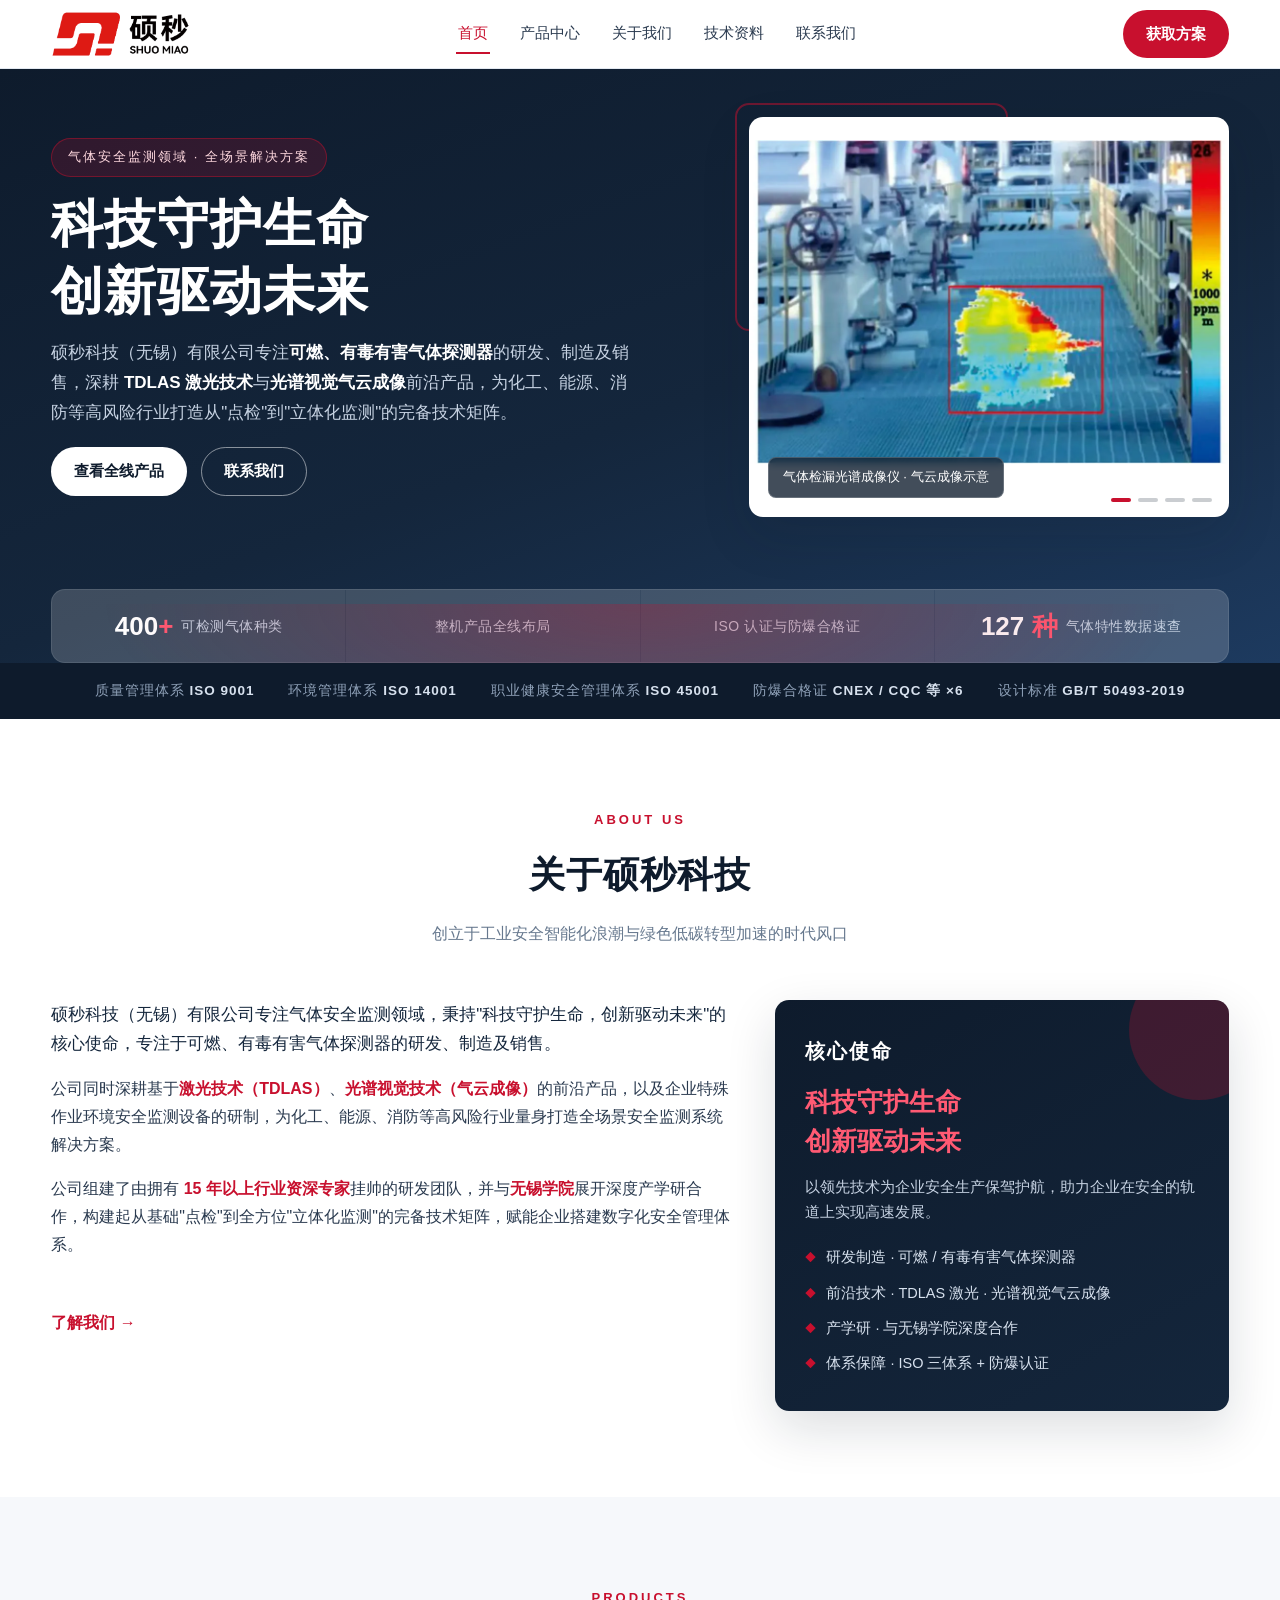
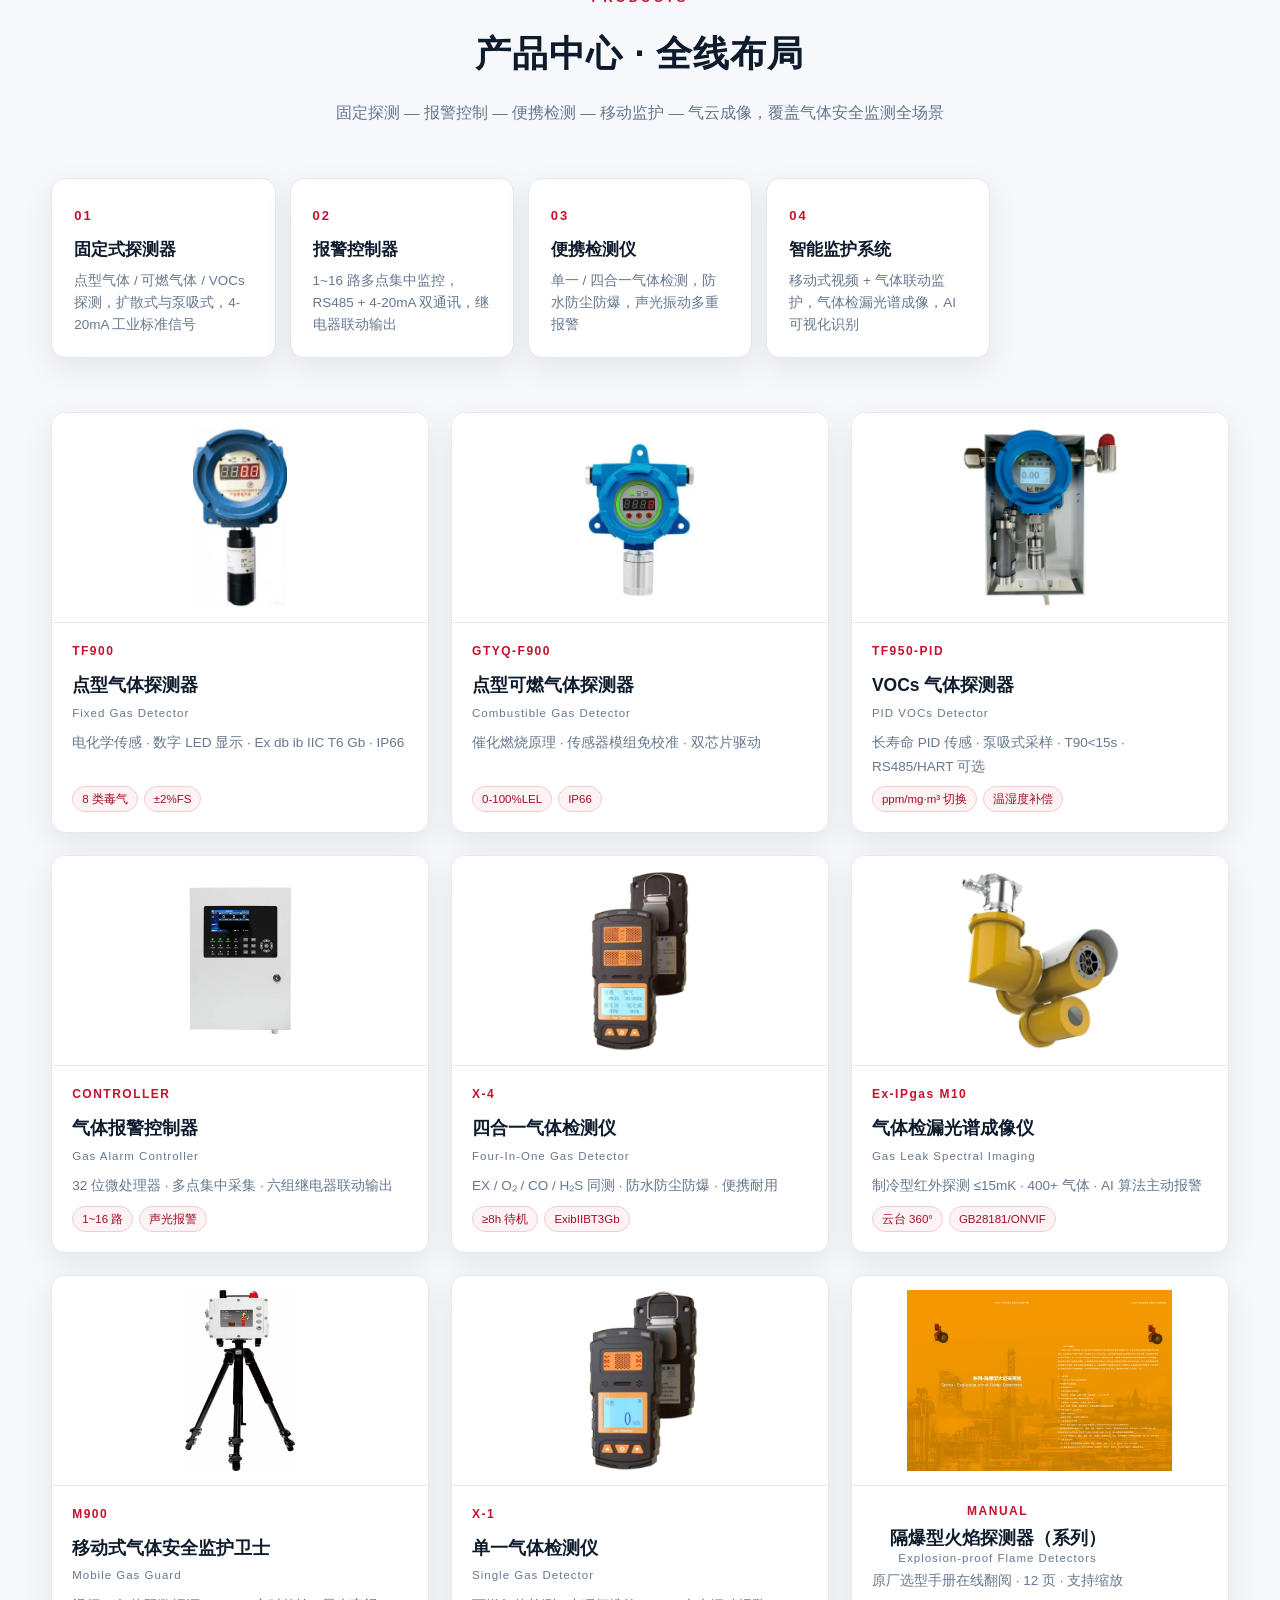
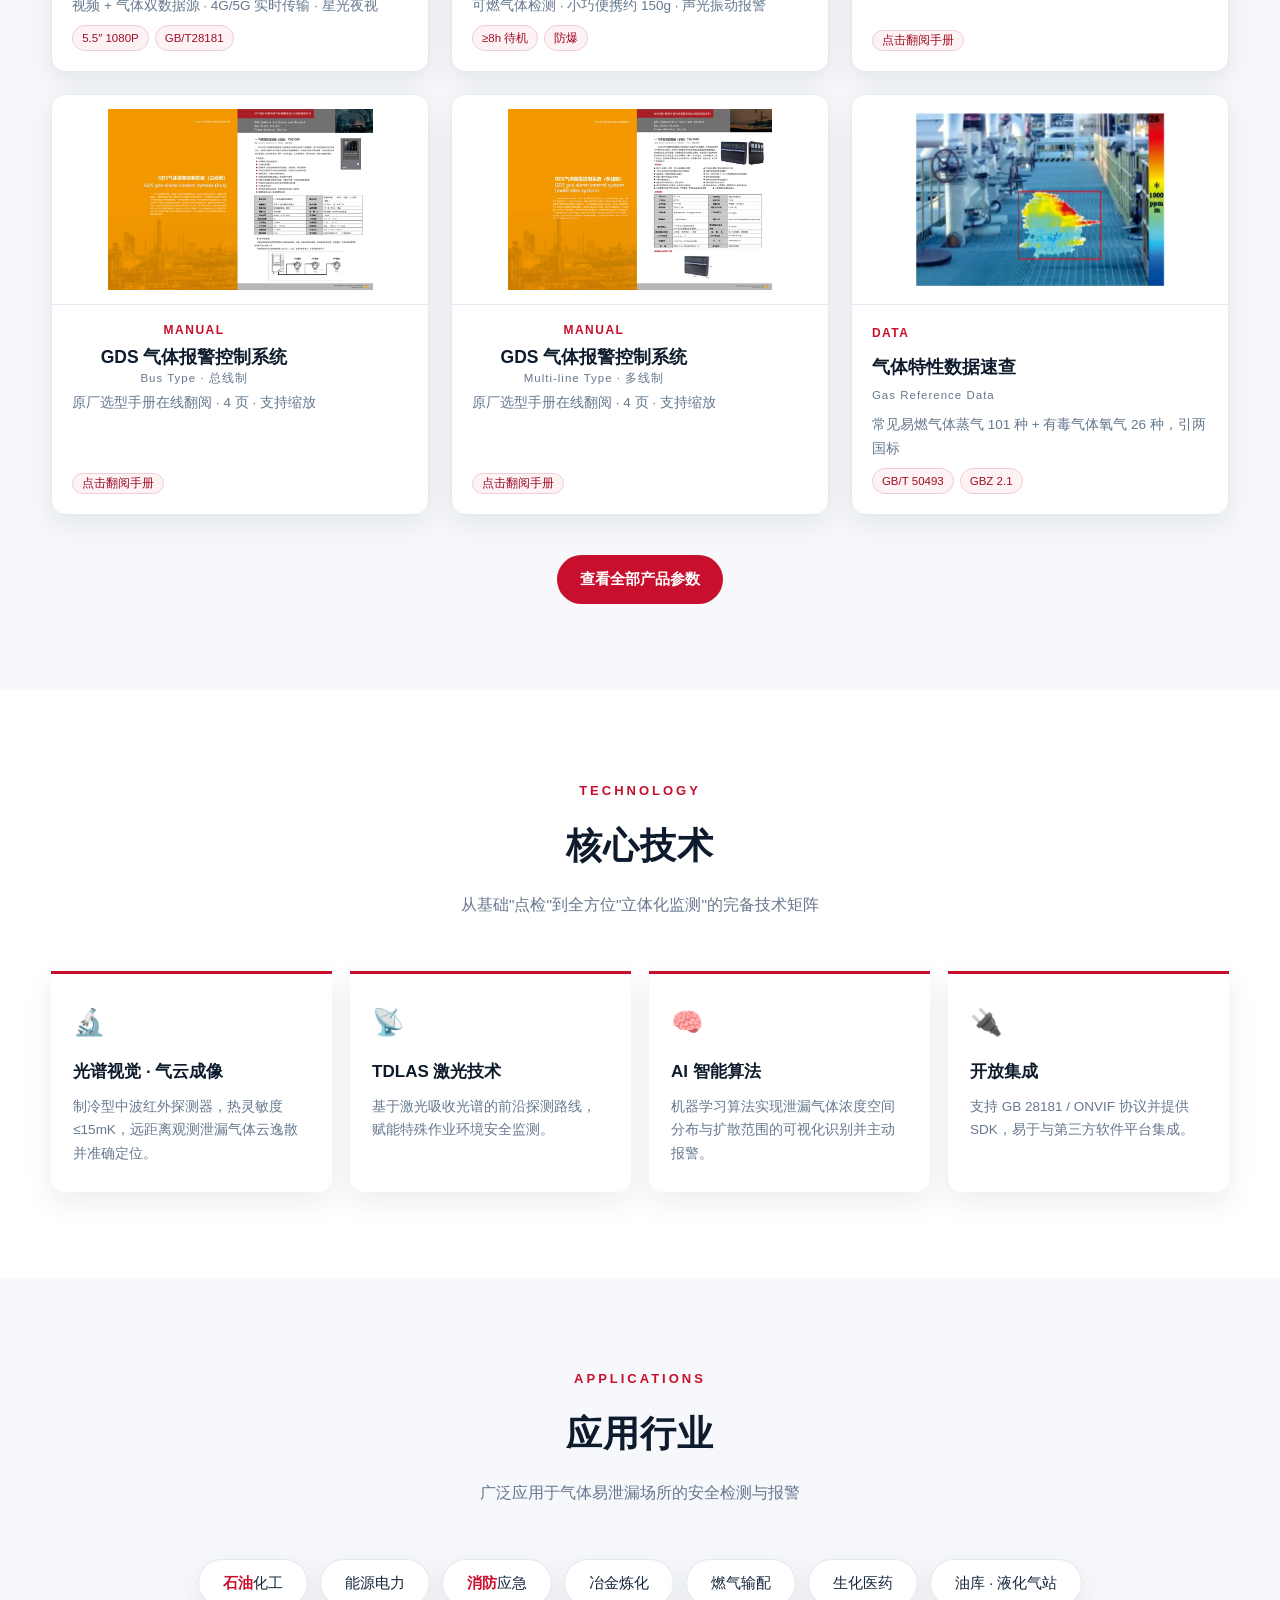
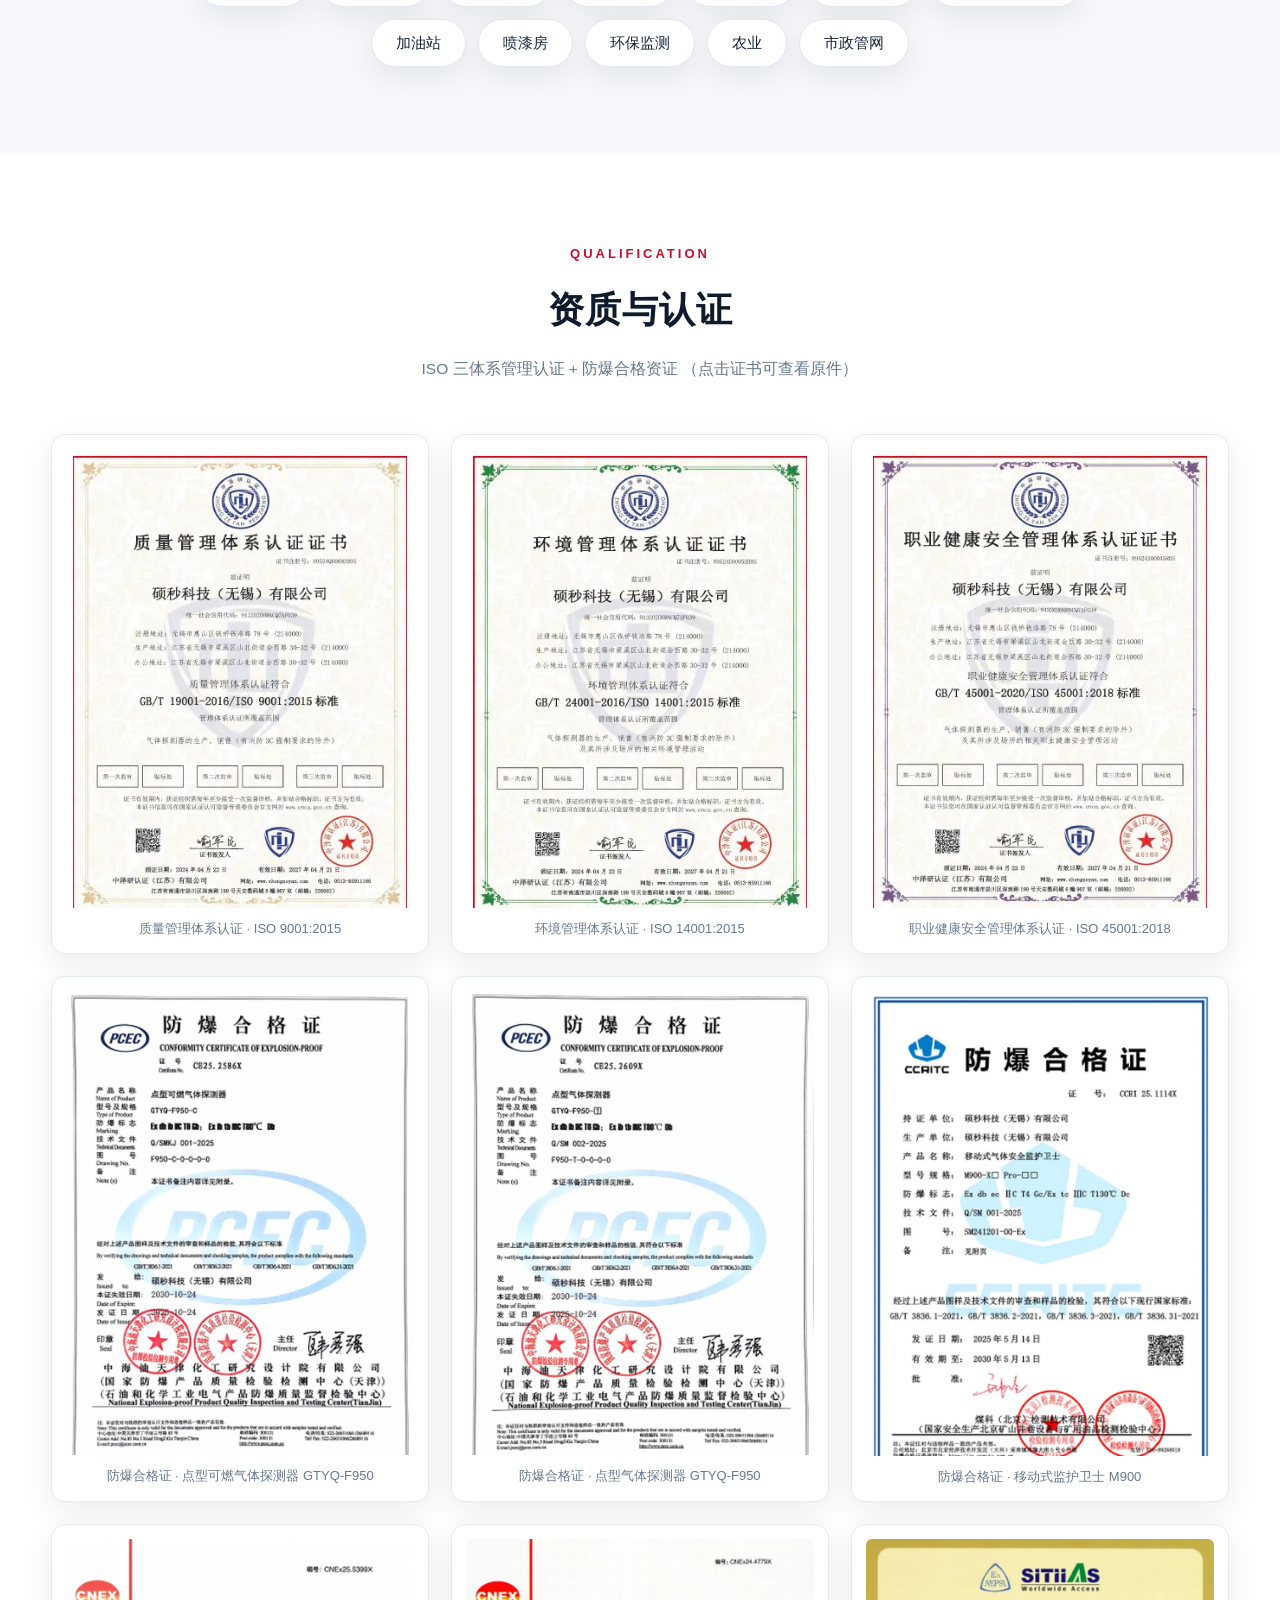
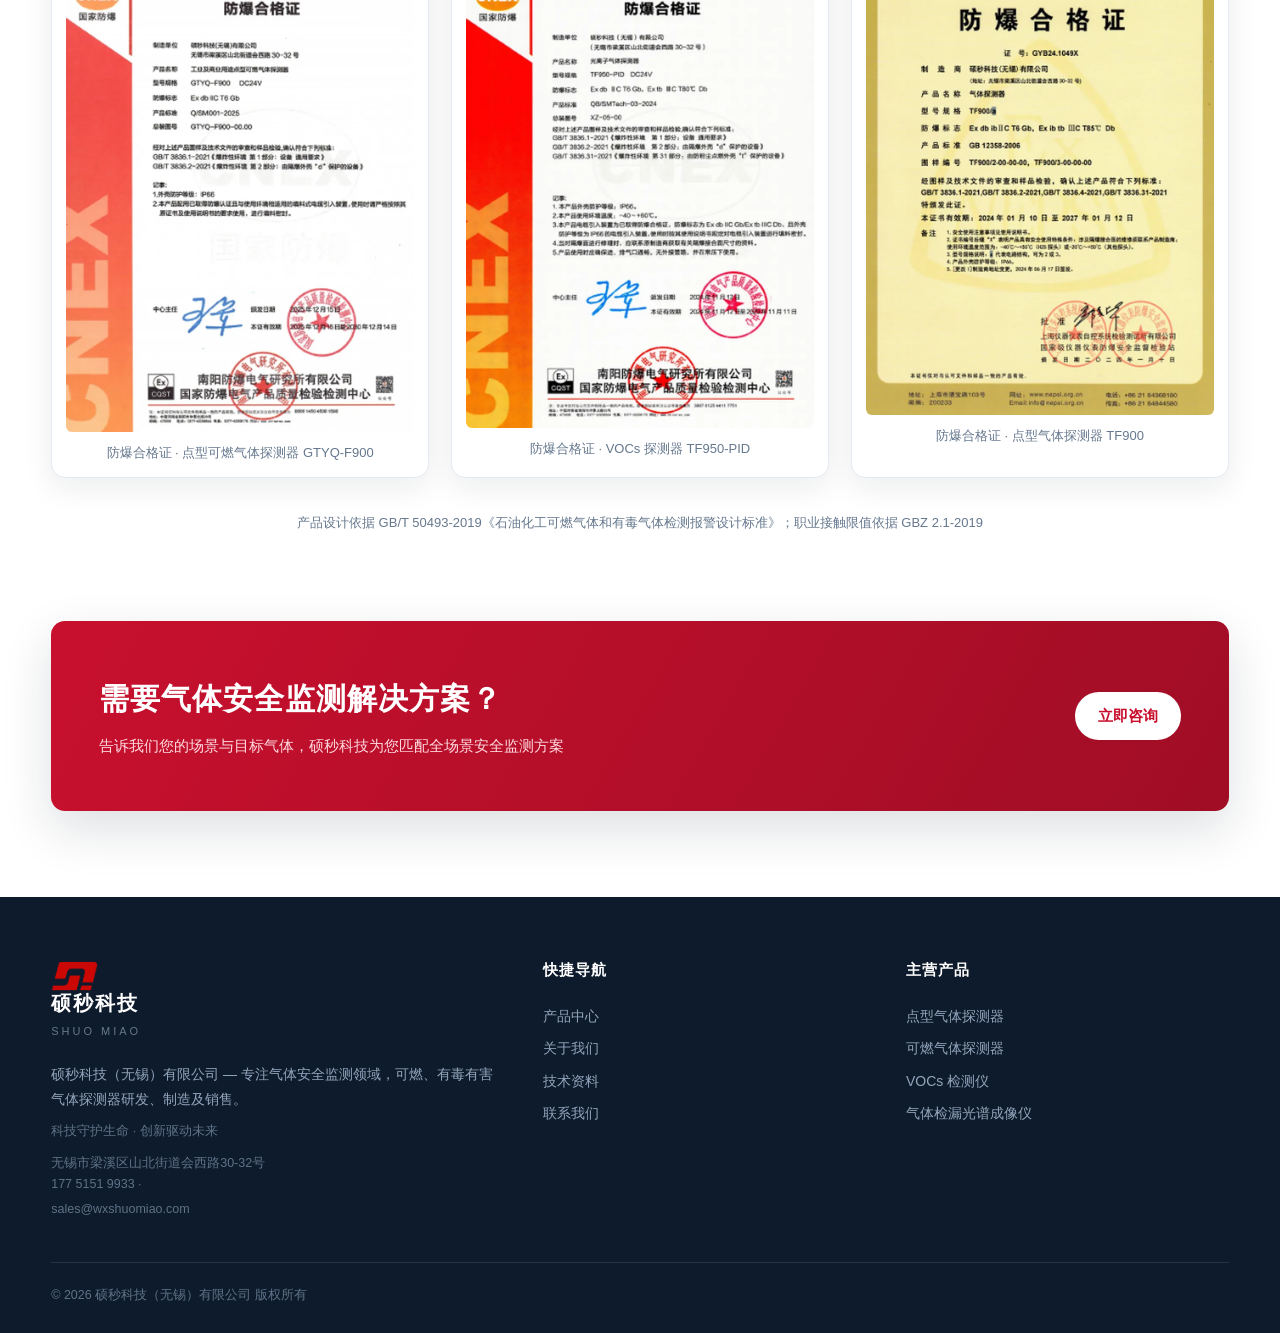
==== commit 2cab1816: "perf+ux: 首页stats入场动效(IO触发)+全视口适配扫描通过+性能优化(lazy全覆盖/main.min.js 9KB/modal首图懒加载)（admin5 0825 ui-ux-pro-" ====
--- a/index.html
+++ b/index.html
@@ -21,7 +21,7 @@
 <link rel="prefetch" href="products.html">
 <link rel="prefetch" href="data.html">
 <link rel="prefetch" href="contact.html">
-<link rel="stylesheet" href="assets/css/style.min.css?v=20260825v">
+<link rel="stylesheet" href="assets/css/style.min.css?v=20260825w">
 <script type="application/ld+json">
 {"@context":"https://schema.org","@type":"Organization","name":"硕秒科技（无锡）有限公司","alternateName":"SHUO MIAO Technology","slogan":"科技守护生命 创新驱动未来","url":"https://shuomiao.growclaw.top/","logo":"https://shuomiao.growclaw.top/assets/img/logo-lockup.webp?v=20260822c","description":"专注气体安全监测领域，可燃、有毒有害气体探测器研发、制造及销售，深耕TDLAS激光技术与光谱视觉气云成像技术。","address":{"@type":"PostalAddress","streetAddress":"梁溪区山北街道会西路30-32号","addressLocality":"无锡市","addressRegion":"江苏省","addressCountry":"CN"},"telephone":"+86-177-5151-9933","email":"sales@wxshuomiao.com","knowsAbout":["气体探测器","气体报警控制器","VOCs检测","气体检漏光谱成像","TDLAS","工业安全监测"]}
 </script>
@@ -272,12 +272,12 @@
 </footer>
 
 <button class="to-top" aria-label="回到顶部">↑</button>
-<script src="assets/js/main.js?v=20260825t" defer></script>
+<script src="assets/js/main.min.js?v=20260825w" defer></script>
 <div class="fb-modal" id="fbm-gas" hidden><div class="fb-mask" data-close></div><div class="fb-modal-body"><button class="fb-close" type="button" data-close aria-label="关闭手册">×</button>
   <div class="flipbook" style="--fb-r:880/1202">
     <div class="fb-viewport" role="button" tabindex="0" aria-label="隔爆型火焰探测器（系列）手册，点击左右或方向键翻页">
       <div class="fb-pages">
-      <figure class="fb-page cover on"><img src="assets/img/fb-gas-1.webp?v=20260825q" alt="隔爆型火焰探测器（系列）手册 第1页" width="880" height="1202" decoding="async"><figcaption>隔爆型火焰探测器（系列） · 原厂选型手册<span class="fb-hint">翻开手册 →</span></figcaption></figure>
+      <figure class="fb-page cover on"><img src="assets/img/fb-gas-1.webp?v=20260825q" alt="隔爆型火焰探测器（系列）手册 第1页" width="880" height="1202" decoding="async" loading="lazy"><figcaption>隔爆型火焰探测器（系列） · 原厂选型手册<span class="fb-hint">翻开手册 →</span></figcaption></figure>
       <figure class="fb-page"><img src="assets/img/fb-gas-2.webp?v=20260825q" alt="隔爆型火焰探测器（系列）手册 第2页" width="880" height="1202" loading="lazy" decoding="async"></figure>
       <figure class="fb-page"><img src="assets/img/fb-gas-3.webp?v=20260825q" alt="隔爆型火焰探测器（系列）手册 第3页" width="880" height="1202" loading="lazy" decoding="async"></figure>
       <figure class="fb-page"><img src="assets/img/fb-gas-4.webp?v=20260825q" alt="隔爆型火焰探测器（系列）手册 第4页" width="880" height="1202" loading="lazy" decoding="async"></figure>
@@ -299,7 +299,7 @@
   <div class="flipbook" style="--fb-r:880/1202">
     <div class="fb-viewport" role="button" tabindex="0" aria-label="GDS 气体报警控制系统（总线制）手册，点击左右或方向键翻页">
       <div class="fb-pages">
-      <figure class="fb-page cover on"><img src="assets/img/fb-bus-1.webp?v=20260825q" alt="GDS 气体报警控制系统（总线制）手册 第1页" width="880" height="1202" decoding="async"><figcaption>GDS 气体报警控制系统（总线制） · 原厂选型手册<span class="fb-hint">翻开手册 →</span></figcaption></figure>
+      <figure class="fb-page cover on"><img src="assets/img/fb-bus-1.webp?v=20260825q" alt="GDS 气体报警控制系统（总线制）手册 第1页" width="880" height="1202" decoding="async" loading="lazy"><figcaption>GDS 气体报警控制系统（总线制） · 原厂选型手册<span class="fb-hint">翻开手册 →</span></figcaption></figure>
       <figure class="fb-page"><img src="assets/img/fb-bus-2.webp?v=20260825q" alt="GDS 气体报警控制系统（总线制）手册 第2页" width="880" height="1202" loading="lazy" decoding="async"></figure>
       <figure class="fb-page"><img src="assets/img/fb-bus-3.webp?v=20260825q" alt="GDS 气体报警控制系统（总线制）手册 第3页" width="880" height="1202" loading="lazy" decoding="async"></figure>
       <figure class="fb-page"><img src="assets/img/fb-bus-4.webp?v=20260825q" alt="GDS 气体报警控制系统（总线制）手册 第4页" width="880" height="1202" loading="lazy" decoding="async"></figure>
@@ -313,7 +313,7 @@
   <div class="flipbook" style="--fb-r:880/1202">
     <div class="fb-viewport" role="button" tabindex="0" aria-label="GDS 气体报警控制系统（多线制）手册，点击左右或方向键翻页">
       <div class="fb-pages">
-      <figure class="fb-page cover on"><img src="assets/img/fb-multi-1.webp?v=20260825q" alt="GDS 气体报警控制系统（多线制）手册 第1页" width="880" height="1202" decoding="async"><figcaption>GDS 气体报警控制系统（多线制） · 原厂选型手册<span class="fb-hint">翻开手册 →</span></figcaption></figure>
+      <figure class="fb-page cover on"><img src="assets/img/fb-multi-1.webp?v=20260825q" alt="GDS 气体报警控制系统（多线制）手册 第1页" width="880" height="1202" decoding="async" loading="lazy"><figcaption>GDS 气体报警控制系统（多线制） · 原厂选型手册<span class="fb-hint">翻开手册 →</span></figcaption></figure>
       <figure class="fb-page"><img src="assets/img/fb-multi-2.webp?v=20260825q" alt="GDS 气体报警控制系统（多线制）手册 第2页" width="880" height="1202" loading="lazy" decoding="async"></figure>
       <figure class="fb-page"><img src="assets/img/fb-multi-3.webp?v=20260825q" alt="GDS 气体报警控制系统（多线制）手册 第3页" width="880" height="1202" loading="lazy" decoding="async"></figure>
       <figure class="fb-page"><img src="assets/img/fb-multi-4.webp?v=20260825q" alt="GDS 气体报警控制系统（多线制）手册 第4页" width="880" height="1202" loading="lazy" decoding="async"></figure>
--- a/assets/css/style.min.css
+++ b/assets/css/style.min.css
@@ -1 +1 @@
-@view-transition{navigation:auto}:root{--red:#C8102E;--red-dark:#A00D25;--red-soft:#FDF2F4;--ink:#0E1B2C;--ink-2:#14263C;--body:#2A3A4F;--muted:#66788E;--line:#E3E9F1;--bg:#FFFFFF;--bg-alt:#F6F8FB;--radius:14px;--shadow:0 10px 30px rgba(14,27,44,.08);--shadow-lg:0 18px 50px rgba(14,27,44,.14);--font:-apple-system,BlinkMacSystemFont,"PingFang SC","HarmonyOS Sans SC","Microsoft YaHei","Source Han Sans SC",sans-serif;}*{margin:0;padding:0;box-sizing:border-box}html{scroll-behavior:smooth;-webkit-text-size-adjust:100%}body{font-family:var(--font);color:var(--body);background:var(--bg);line-height:1.75;font-size:16px}img{max-width:100%;display:block}a{color:inherit;text-decoration:none}.container{width:min(1180px,92%);margin:0 auto}section[id]{scroll-margin-top:76px}.product-section[id]{scroll-margin-top:140px}.site-head{position:sticky;top:0;z-index:100;background:rgba(255,255,255,.96);-webkit-backdrop-filter:blur(8px);backdrop-filter:blur(8px);border-bottom:1px solid var(--line)}.head-bar{display:flex;align-items:center;justify-content:space-between;height:68px}.logo{display:flex;align-items:center;gap:10px}.logo-mark{width:38px;height:38px;flex:0 0 38px}.logo-text .cn{font-size:20px;font-weight:800;color:var(--ink);letter-spacing:2px;line-height:1.2}.logo-text .en{font-size:11px;color:var(--muted);letter-spacing:3px;line-height:1.2}.nav{display:flex;align-items:center;gap:28px}.nav a{font-size:15px;color:var(--body);font-weight:500;padding:6px 2px;border-bottom:2px solid transparent;transition:.2s}.nav a:hover,.nav a.active{color:var(--red);border-bottom-color:var(--red)}.btn{display:inline-flex;align-items:center;justify-content:center;gap:8px;padding:10px 22px;border-radius:999px;font-size:15px;font-weight:600;cursor:pointer;border:1px solid transparent;transition:.2s}.btn-red{background:var(--red);color:#fff}.btn-red:hover{background:var(--red-dark);transform:translateY(-1px)}.btn-ghost{border-color:var(--ink);color:var(--ink)}.btn-ghost:hover{background:var(--ink);color:#fff}.head-cta{display:inline-flex}.nav-drop{position:relative}.nav-menu{position:absolute;top:100%;left:50%;transform:translateX(-50%) translateY(8px);min-width:176px;background:#fff;border:1px solid var(--line);border-radius:12px;box-shadow:var(--shadow-lg);padding:8px;opacity:0;visibility:hidden;transition:opacity .18s,transform .18s,visibility .18s;z-index:130}.nav-drop:hover .nav-menu,.nav-drop:focus-within .nav-menu{opacity:1;visibility:visible;transform:translateX(-50%) translateY(2px)}.nav-menu a{display:block;padding:9px 14px;font-size:14px;text-align:center;border-bottom:0!important;border-radius:8px;white-space:nowrap}.nav-menu a:hover{background:var(--red-soft);color:var(--red)!important;border-bottom-color:transparent!important}.nav-toggle{display:none;background:none;border:0;cursor:pointer;padding:8px}.nav-toggle span{display:block;width:22px;height:2px;background:var(--ink);margin:5px 0;transition:.25s}.nav-toggle.open span:nth-child(1){transform:translateY(7px) rotate(45deg)}.nav-toggle.open span:nth-child(2){opacity:0}.nav-toggle.open span:nth-child(3){transform:translateY(-7px) rotate(-45deg)}.nav-close-wrap{display:none}.hero{background:linear-gradient(160deg,var(--ink) 0%,var(--ink-2) 55%,#1D3A5F 100%);color:#fff;overflow:hidden;position:relative}.hero::after{content:"";position:absolute;inset:auto -10% -60% -10%;height:70%;background:radial-gradient(50% 60% at 50% 0,rgba(200,16,46,.28),transparent 70%);pointer-events:none}.hero-grid{display:grid;grid-template-columns:1.15fr .85fr;gap:48px;align-items:center;padding:84px 0 70px;position:relative;z-index:1}.badge{display:inline-flex;align-items:center;gap:8px;font-size:13px;letter-spacing:2px;color:#FFD9DF;background:rgba(200,16,46,.18);border:1px solid rgba(200,16,46,.45);padding:7px 16px;border-radius:999px;margin-bottom:22px}.hero h1{font-size:clamp(30px,4.2vw,52px);font-weight:800;line-height:1.28;letter-spacing:1px}.hero h1 em{font-style:normal;color:#FF5A73}.hero .sub{margin:22px 0 8px;font-size:17px;color:#C6D2E2;max-width:34em}.hero .sub b{color:#fff}.hero-actions{display:flex;gap:14px;margin-top:30px;flex-wrap:wrap}.btn-light{background:#fff;color:var(--ink)}.btn-light:hover{background:#FFE9ED}.btn-line{border-color:rgba(255,255,255,.5);color:#fff}.btn-line:hover{background:rgba(255,255,255,.12)}.hero-visual{position:relative}.hero-visual .frame{border-radius:var(--radius);overflow:hidden;box-shadow:var(--shadow-lg);border:1px solid rgba(255,255,255,.16)}.hero-visual img{width:100%;height:520px;object-fit:cover;object-position:center 30%}.hero-carousel{position:relative;height:520px;background:#fff}.hc-link{display:block;position:absolute;inset:0;cursor:pointer;opacity:0;pointer-events:none;transition:opacity .7s ease}.hc-link.on{opacity:1;pointer-events:auto}.hero-carousel .hc-slide{position:absolute;inset:0;width:100%;height:100%;object-fit:contain;opacity:1;transition:none}.hero-carousel .hc-slide.on{opacity:1}.hc-dots{position:absolute;right:16px;bottom:14px;display:flex;gap:7px;z-index:3}.hc-dots button{display:block;width:20px;height:4px;padding:0;border:0;border-radius:2px;background:rgba(14,27,44,.22);cursor:pointer;transition:.3s}.hc-dots button.on{background:var(--red)}.hero-visual::before{content:"";position:absolute;inset:-14px auto auto -14px;width:56%;height:56%;border:2px solid rgba(200,16,46,.5);border-radius:var(--radius);z-index:0}.hero-tag{position:absolute;left:18px;bottom:18px;background:rgba(14,27,44,.78);-webkit-backdrop-filter:blur(4px);backdrop-filter:blur(4px);color:#fff;font-size:13px;padding:8px 14px;border-radius:8px;border:1px solid rgba(255,255,255,.2)}.stats{display:grid;grid-template-columns:repeat(4,1fr);gap:1px;background:rgba(255,255,255,.14);border:1px solid rgba(255,255,255,.14);border-radius:var(--radius);overflow:hidden;margin-top:34px}.stat{background:rgba(255,255,255,.05);padding:16px 10px;display:flex;align-items:center;justify-content:center;gap:8px;min-height:72px;text-align:center}.stat b{font-size:clamp(20px,2.2vw,26px);color:#fff;font-weight:800;line-height:1}.stat b i{font-style:normal;color:#FF5A73}.stat span{font-size:14px;color:#C6D2E2;letter-spacing:.5px}.trust{background:var(--ink);color:#8FA1B8;padding:16px 0}.trust .container{display:flex;flex-wrap:wrap;gap:10px 34px;justify-content:center;font-size:13.5px;letter-spacing:1px}.trust b{color:#D7E1EE;font-weight:600}.section{padding:86px 0}.section.alt{background:var(--bg-alt)}.section-head{text-align:center;max-width:720px;margin:0 auto 52px}.kicker{display:inline-block;font-size:13px;font-weight:700;letter-spacing:3px;color:var(--red);text-transform:uppercase;margin-bottom:12px}.section-head h2{font-size:clamp(24px,3vw,36px);color:var(--ink);font-weight:800;letter-spacing:1px}.section-head p{margin-top:14px;color:var(--muted);font-size:15.5px}.about-grid{display:grid;grid-template-columns:1.2fr .8fr;gap:44px;align-items:start}.about-grid .lead{font-size:17px;color:var(--ink-2)}.about-grid p{margin:0 0 16px}.about-grid p b{color:var(--red)}.mission-card{background:linear-gradient(150deg,var(--ink),var(--ink-2));color:#fff;border-radius:var(--radius);padding:34px 30px;box-shadow:var(--shadow-lg);position:relative;overflow:hidden}.mission-card::after{content:"";position:absolute;right:-40px;top:-40px;width:140px;height:140px;border-radius:50%;background:rgba(200,16,46,.25)}.mission-card h3{font-size:20px;margin-bottom:14px;letter-spacing:2px}.mission-card .m{font-size:26px;font-weight:800;color:#FF5A73;line-height:1.5;margin-bottom:14px}.mission-card p{color:#C6D2E2;font-size:14.5px}.mission-list{margin-top:20px;display:grid;gap:10px}.mission-list .mi{display:flex;gap:10px;font-size:14.5px;color:#D7E1EE}.mission-list .mi::before{content:"◆";color:var(--red);font-size:11px;line-height:24px}.cat-grid{display:grid;grid-template-columns:repeat(5,1fr);gap:14px;margin-bottom:54px}.cat{background:#fff;border:1px solid var(--line);border-radius:var(--radius);padding:22px;transition:.2s;box-shadow:var(--shadow)}.cat:hover{transform:translateY(-4px);box-shadow:var(--shadow-lg);border-color:#EAB6C0}.cat .no{font-size:13px;color:var(--red);font-weight:700;letter-spacing:2px}.cat h3{font-size:17px;color:var(--ink);margin:6px 0 6px;font-weight:700}.cat p{font-size:13.5px;color:var(--muted);line-height:1.6}.prod-grid{display:grid;grid-template-columns:repeat(3,1fr);gap:22px}.prod-grid .prod-card.expandable{display:none}.prod-grid.expanded .prod-card.expandable{display:flex}.prod-more{text-align:center;margin-top:30px}.prod-toggle{background:none;border:0;cursor:pointer;font:inherit;font-size:15px}.prod-card{background:#fff;border:1px solid var(--line);border-radius:var(--radius);overflow:hidden;display:flex;flex-direction:column;transition:.2s;box-shadow:var(--shadow)}.prod-card:hover{transform:translateY(-5px);box-shadow:var(--shadow-lg)}.prod-card .ph{background:#fff;border-bottom:1px solid var(--line);height:210px;display:flex;align-items:center;justify-content:center;padding:14px}.prod-card .ph img{max-height:100%;max-width:100%;object-fit:contain}.prod-card .bd{padding:18px 20px 20px;display:flex;flex-direction:column;gap:8px;flex:1}.prod-card .model{font-size:12px;color:var(--red);font-weight:700;letter-spacing:1.5px}.prod-card h3{font-size:17.5px;color:var(--ink);font-weight:700}.prod-card h3 .en{display:block;font-size:11.5px;color:var(--muted);font-weight:500;letter-spacing:1px;margin-top:2px}.prod-card p{font-size:13.5px;color:var(--muted);flex:1}.tags{display:flex;flex-wrap:wrap;gap:6px}.tag{font-size:11.5px;color:var(--red-dark);background:var(--red-soft);border:1px solid #F0CDD4;padding:2px 9px;border-radius:999px}.more-link{display:inline-flex;align-items:center;gap:6px;margin-top:34px;font-weight:600;color:var(--red)}.more-link:hover{gap:10px}.tech-grid{display:grid;grid-template-columns:repeat(4,1fr);gap:18px}.tech{background:#fff;border-top:3px solid var(--red);border-radius:0 0 var(--radius) var(--radius);padding:26px 22px;box-shadow:var(--shadow)}.tech h3{font-size:17px;color:var(--ink);font-weight:700;margin-bottom:8px}.tech p{font-size:13.5px;color:var(--muted)}.tech .ico{font-size:26px;margin-bottom:12px;display:block}.chips{display:flex;flex-wrap:wrap;gap:12px;justify-content:center;max-width:900px;margin:0 auto}.chip{background:#fff;border:1px solid var(--line);border-radius:999px;padding:10px 24px;font-size:15px;color:var(--ink-2);font-weight:500;box-shadow:var(--shadow)}.chip b{color:var(--red)}.cert-wall{display:grid;grid-template-columns:repeat(3,1fr);gap:22px}.cert-photo{display:flex;flex-direction:column;background:#fff;border:1px solid var(--line);border-radius:var(--radius);padding:14px 14px 12px;box-shadow:var(--shadow);transition:.2s}.cert-photo:hover{transform:translateY(-4px);box-shadow:var(--shadow-lg);border-color:#EAB6C0}.cert-photo img{width:100%;height:auto;object-fit:contain;border-radius:6px}.cert-cap{text-align:center;font-size:13px;color:var(--muted);margin-top:10px}.cert-note{text-align:center;font-size:13px;color:var(--muted);margin-top:34px}.cta-band{background:linear-gradient(120deg,var(--red),var(--red-dark));color:#fff;border-radius:var(--radius);padding:52px 48px;display:flex;align-items:center;justify-content:space-between;gap:26px;flex-wrap:wrap;box-shadow:var(--shadow-lg)}.cta-band h2{font-size:clamp(20px,2.6vw,30px);font-weight:800;letter-spacing:1px}.cta-band p{color:#FFD9DF;margin-top:8px;font-size:15px}.btn-white{background:#fff;color:var(--red)}.btn-white:hover{background:#FFE9ED;transform:translateY(-1px)}.site-foot{background:var(--ink);color:#93A5BC;padding:60px 0 26px;font-size:14px}.foot-grid{display:grid;grid-template-columns:1.4fr 1fr 1fr;gap:40px;padding-bottom:38px;border-bottom:1px solid rgba(255,255,255,.1)}.site-foot .logo-text .cn{color:#fff}.foot-grid h4{color:#fff;font-size:15px;margin-bottom:16px;letter-spacing:1px}.foot-grid a{display:block;padding:4px 0}.foot-grid a:hover{color:#fff}.foot-note{font-size:12.5px;color:#5F7288;margin-top:10px;line-height:1.7}.foot-bottom{display:flex;justify-content:space-between;gap:12px;flex-wrap:wrap;padding-top:22px;font-size:12.5px;color:#5F7288}.page-hero{background:linear-gradient(160deg,var(--ink),var(--ink-2));color:#fff;padding:58px 0}.page-hero h1{font-size:clamp(26px,3.4vw,40px);font-weight:800;letter-spacing:1px}.page-hero .crumb{font-size:13.5px;color:#AAB8CB;margin-bottom:12px}.page-hero .crumb a:hover{color:#fff}.page-hero p{margin-top:12px;color:#C6D2E2;max-width:46em}.product-section{padding:64px 0;border-bottom:1px solid var(--line)}.product-section.alt{background:var(--bg-alt)}.ps-grid{display:grid;grid-template-columns:.9fr 1.1fr;gap:44px;align-items:start}.ps-grid>div{min-width:0}.ps-visual{position:sticky;top:96px;min-width:0}.ps-visual .frame{background:#fff;border:1px solid var(--line);border-radius:var(--radius);padding:22px;box-shadow:var(--shadow);display:flex;align-items:center;justify-content:center;min-height:320px}.ps-visual img{max-height:380px;max-width:100%;object-fit:contain}.pc-carousel{position:relative;width:100%;min-width:0;max-width:100%;aspect-ratio:4/3}.pc-carousel .pc-slide{display:block;position:absolute;inset:0;width:100%;height:100%;max-height:none;object-fit:contain;opacity:0;transition:opacity .6s ease;pointer-events:none}.pc-carousel .pc-slide.on{opacity:1;pointer-events:auto}.pc-dots{position:absolute;right:12px;bottom:10px;display:flex;gap:6px;z-index:3}.pc-dots button{display:block;width:18px;height:4px;padding:0;border:0;border-radius:2px;background:rgba(14,27,44,.22);cursor:pointer;transition:.3s}.pc-dots button.on{background:var(--red)}.ps-visual figcaption{margin-top:12px;font-size:12.5px;color:var(--muted);text-align:center}.ps-head .model{font-size:14px;color:var(--red);font-weight:800;letter-spacing:2px}.ps-head h2{font-size:clamp(22px,2.6vw,32px);color:var(--ink);font-weight:800;margin:4px 0 2px}.ps-head .en{font-size:13px;color:var(--muted);letter-spacing:1px}.ps-feats{margin:18px 0 6px;display:grid;gap:8px;list-style:none}.ps-feats li{position:relative;padding-left:20px;font-size:14.5px}.ps-feats li::before{content:"▸";position:absolute;left:0;color:var(--red)}.table-wrap{overflow-x:auto;background:#fff;border:1px solid var(--line);border-radius:var(--radius);box-shadow:var(--shadow);margin-top:20px}table.spec{width:100%;border-collapse:collapse;font-size:14px;min-width:480px}table.spec caption{caption-side:top;text-align:left;font-weight:700;color:var(--ink);padding:14px 18px 4px;font-size:15px;background:#fff}table.spec th,table.spec td{padding:10px 18px;border-bottom:1px solid var(--line);text-align:left;vertical-align:top}table.spec th{width:130px;color:var(--muted);font-weight:500;background:#FAFBFD}table.spec tr:last-child td{border-bottom:0}table.data{width:100%;border-collapse:collapse;font-size:13px;min-width:760px}table.data th{background:var(--ink);color:#fff;font-weight:600;padding:10px 12px;white-space:nowrap;position:sticky;top:0}table.data td{padding:8px 12px;border-bottom:1px solid var(--line);white-space:nowrap;color:var(--body)}table.data tr:nth-child(even) td{background:#FAFBFD}table.data td:first-child{color:var(--muted)}.data-tools{display:flex;gap:14px;align-items:center;flex-wrap:wrap;margin:0 0 16px}.filter-input{flex:1;min-width:240px;padding:11px 18px;border:1px solid var(--line);border-radius:999px;font-size:14px;font-family:var(--font);outline:none;transition:.2s}.filter-input:focus{border-color:var(--red);box-shadow:0 0 0 3px rgba(200,16,46,.1)}.count-hint{font-size:13px;color:var(--muted)}.data-note{margin-top:18px;font-size:13px;color:var(--muted);background:var(--red-soft);border:1px solid #F0CDD4;border-radius:10px;padding:14px 18px;line-height:1.8}.data-note b{color:var(--red-dark)}@media (min-width:861px){.hero-grid{padding:48px 0 38px}.hero-visual img{height:400px}.hero-carousel{height:400px}.badge{margin-bottom:14px}.hero .sub{margin:14px 0 6px}.hero-actions{margin-top:20px}}.series-bar{display:flex;align-items:center;gap:16px;padding:28px 0 8px}.series-bar .s-no{font-size:30px;font-weight:800;color:rgba(200,16,46,.28);letter-spacing:1px;line-height:1}.series-bar h2{font-size:21px;color:var(--ink);font-weight:800;letter-spacing:1px}.series-bar p{font-size:13px;color:var(--muted);margin-top:2px}.prod-jump .j-sep{flex:0 0 1px;height:18px;background:var(--line);align-self:center;margin:0 6px}.fb-covers{display:grid;grid-template-columns:repeat(3,1fr);gap:24px;margin-top:26px}.fb-cover{background:#fff;border:1px solid var(--line);border-radius:var(--radius);padding:18px 16px 16px;cursor:pointer;box-shadow:var(--shadow);transition:.2s;display:flex;flex-direction:column;gap:12px;align-items:center;font:inherit}.fb-cover:hover{transform:translateY(-4px);box-shadow:var(--shadow-lg);border-color:#EAB6C0}.fb-cover-img{display:flex;justify-content:center;align-items:center;height:250px;width:100%}.fb-cover-img img{max-height:100%;max-width:100%;object-fit:contain;box-shadow:0 6px 18px rgba(14,27,44,.14);border-radius:6px}.fb-cover-t{font-size:15.5px;font-weight:700;color:var(--ink);text-align:center;display:flex;flex-direction:column;gap:4px}.fb-cover-t small{font-size:12px;color:var(--muted);font-weight:500}.fb-cover::after{content:'点击翻阅';font-size:11.5px;color:var(--red);letter-spacing:2px}.fb-modal{position:fixed;inset:0;z-index:300;display:flex;align-items:center;justify-content:center;padding:0}.fb-modal[hidden]{display:none}.fb-mask{position:absolute;inset:0;background:rgba(9,17,28,.92)}.fb-modal-body{position:relative;width:100vw;height:100vh;height:100dvh;display:flex;align-items:center;justify-content:center;z-index:1}.fb-modal-body .flipbook{width:100%;height:100%;max-width:none;margin:0;display:flex;align-items:center;justify-content:center}.fb-modal-body .fb-viewport{max-height:none;height:100%;cursor:zoom-in}.fb-modal-body .fb-viewport.zoomed{cursor:grab}.fb-modal-body .fb-pages{aspect-ratio:880/1202;height:min(100dvh,135vw);width:auto;transform-origin:center center;transition:transform .12s ease-out}.fb-close{position:absolute;top:12px;right:14px;width:40px;height:40px;border-radius:50%;border:1px solid rgba(255,255,255,.4);background:rgba(20,32,48,.68);color:#fff;font-size:22px;line-height:1;cursor:pointer;z-index:6}.fb-close:hover{background:var(--red);border-color:var(--red)}.fb-modal-body .fb-ctrl{position:absolute;right:16px;bottom:14px;margin:0;display:flex;gap:10px;align-items:center;background:rgba(20,32,48,.72);-webkit-backdrop-filter:blur(4px);backdrop-filter:blur(4px);border-radius:999px;padding:7px 16px;z-index:5}.fb-modal-body .fb-num{color:#fff}.fb-modal-body .fb-btn{background:rgba(255,255,255,.14);border-color:rgba(255,255,255,.3);color:#fff}.fb-modal-body .fb-btn:hover:not(:disabled){background:var(--red);color:#fff}.fb-zoom{font-size:12px;color:#fff;min-width:36px;text-align:center;letter-spacing:.5px}@media (max-width:860px){.fb-covers{grid-template-columns:1fr}.fb-cover-img{height:220px}}.fb-cover:focus-visible,.manual-card:focus-visible,.fb-close:focus-visible,.fb-btn:focus-visible{outline:2px solid var(--red);outline-offset:2px}.fb-slot{scroll-margin-top:140px}.fb-slot+.fb-cover:focus-visible,.manual-card:focus-visible,.fb-close:focus-visible,.fb-btn:focus-visible{outline:2px solid var(--red);outline-offset:2px}.fb-slot{margin-top:38px}.flipbook{margin:8px auto 30px;max-width:560px}.fb-viewport{position:relative;border-radius:var(--radius);overflow:hidden;box-shadow:var(--shadow-lg);border:1px solid var(--line);background:#fff;cursor:pointer;outline:none}.fb-pages{position:relative;aspect-ratio:var(--fb-r,880/1202)}.fb-page{position:absolute;inset:0;margin:0;opacity:0;transform:translateX(5%);transition:opacity .4s ease,transform .4s ease;pointer-events:none}.fb-page.on{opacity:1;transform:none}.fb-page img{width:100%;height:100%;object-fit:contain;display:block;background:#fff}.fb-page figcaption{position:absolute;left:0;right:0;bottom:0;background:linear-gradient(transparent,rgba(14,27,44,.82));color:#fff;font-size:12.5px;padding:30px 14px 10px;text-align:center;letter-spacing:.5px}.fb-hint{display:inline-block;margin-left:10px;background:var(--red);border-radius:999px;padding:2px 12px;font-size:11.5px;letter-spacing:1px}.fb-ctrl{display:flex;align-items:center;justify-content:center;gap:16px;margin-top:12px}.fb-num{font-size:13.5px;color:var(--muted)}.fb-num b{color:var(--red);font-size:15px}.fb-btn{width:40px;height:40px;border-radius:50%;border:1px solid var(--line);background:#fff;font-size:19px;line-height:1;cursor:pointer;color:var(--ink);transition:.15s}.fb-btn:hover:not(:disabled){background:var(--red);color:#fff;border-color:var(--red)}.fb-btn:disabled{opacity:.35;cursor:default}.prod-jump{position:sticky;top:68px;z-index:90;background:rgba(255,255,255,.96);-webkit-backdrop-filter:blur(8px);backdrop-filter:blur(8px);border-bottom:1px solid var(--line)}.prod-jump .inner{display:flex;gap:10px;overflow-x:auto;padding:10px 4%;-webkit-overflow-scrolling:touch;scrollbar-width:none}.prod-jump .inner::-webkit-scrollbar{display:none}.prod-jump a{flex:0 0 auto;display:inline-flex;align-items:center;height:40px;padding:0 16px;font-size:13px;font-weight:600;white-space:nowrap;color:var(--body);background:var(--bg-alt);border:1px solid var(--line);border-radius:999px;transition:.15s}.prod-jump a:hover{color:var(--red);border-color:#EAB6C0}.prod-jump a.active{background:var(--red);border-color:var(--red);color:#fff}.contact-grid{display:grid;grid-template-columns:1fr 1fr;gap:40px;align-items:start}.info-card{background:#fff;border:1px solid var(--line);border-radius:var(--radius);box-shadow:var(--shadow);overflow:hidden}.info-row{display:flex;gap:16px;padding:22px 26px;border-bottom:1px solid var(--line)}.info-row:last-child{border-bottom:0}.info-row .ico{width:42px;height:42px;flex:0 0 42px;border-radius:10px;background:var(--red-soft);color:var(--red);display:flex;align-items:center;justify-content:center;font-size:18px}.info-row h3{font-size:15px;color:var(--ink)}.info-row p{font-size:14px;color:var(--muted);margin-top:2px}.pending{display:inline-block;font-size:11.5px;color:#9A6B00;background:#FFF7E0;border:1px solid #F0E0B0;padding:1px 8px;border-radius:999px;margin-left:6px;vertical-align:1px}.to-top{position:fixed;right:22px;bottom:26px;width:44px;height:44px;border-radius:50%;background:var(--red);color:#fff;border:0;font-size:18px;cursor:pointer;box-shadow:var(--shadow-lg);opacity:0;visibility:hidden;transition:.25s;z-index:90}.to-top.show{opacity:1;visibility:visible}.to-top:hover{background:var(--red-dark)}@media (max-width:1020px){.cat-grid,.tech-grid{grid-template-columns:repeat(2,1fr)}.prod-grid{grid-template-columns:repeat(2,1fr)}.cert-wall{grid-template-columns:repeat(2,1fr)}.foot-grid{grid-template-columns:1fr 1fr}.ps-grid{grid-template-columns:1fr}.ps-visual{position:static}.ps-visual .frame{min-height:240px}.ps-visual img{max-height:300px}}@media (max-width:860px){.nav{position:fixed;inset:68px 0 auto 0;background:#fff;flex-direction:column;align-items:stretch;gap:0;padding:10px 5% 20px;border-bottom:1px solid var(--line);box-shadow:var(--shadow-lg);display:flex;visibility:hidden;opacity:0;transform:translateY(-10px);transition:opacity .22s,transform .22s,visibility .22s;pointer-events:none}.nav.open{visibility:visible;opacity:1;transform:none;pointer-events:auto}.nav a{padding:13px 4px;border-bottom:1px solid var(--line);font-size:16px}.nav-menu{position:static;transform:none;opacity:1;visibility:visible;box-shadow:none;border:0;border-radius:0;padding:0 0 6px 20px;min-width:0;background:transparent}.nav-menu a{text-align:left;font-size:14.5px;color:var(--body)!important;padding:9px 4px}.nav-menu a:hover{background:transparent}.nav-toggle{display:block}.head-cta{display:none}.hero-grid{grid-template-columns:1fr;padding:56px 0 54px;gap:34px}.hero-visual img{height:320px}.hero-carousel{height:320px}.hc-dots button{width:16px}.stats{grid-template-columns:repeat(2,1fr)}.stat{gap:6px;padding:14px 8px}.stat span{font-size:12.5px}.about-grid,.contact-grid{grid-template-columns:1fr}.section{padding:60px 0}.cta-band{padding:38px 26px}}@media (max-width:600px){.prod-grid,.cat-grid,.tech-grid{grid-template-columns:1fr}.cert-wall{grid-template-columns:repeat(2,1fr);gap:12px}.cert-photo{padding:10px 10px 8px}.cert-cap{font-size:11.5px;margin-top:8px}.foot-grid{grid-template-columns:1fr}.hero h1{font-size:30px}.hero .sub{font-size:15px}.badge{letter-spacing:1px}.page-hero{padding:42px 0}.page-hero h1{font-size:26px}.product-section{padding:46px 0}.ps-grid{gap:26px}.ps-visual .frame{padding:14px;min-height:0}.ps-visual img{max-height:260px}.ps-visual figcaption{font-size:11.5px}.ps-feats li{font-size:13.5px}table.spec{min-width:0;font-size:13px}table.spec th{width:auto;white-space:nowrap}table.spec th,table.spec td{padding:9px 12px}}.logo-img{height:46px;width:auto;display:block}@media (max-width:600px){.logo-img{height:40px}}.logo-mark-img{height:30px;width:auto;display:block;flex:0 0 auto}@media (max-width:600px){.logo-mark-img{height:26px}}+@view-transition{navigation:auto}:root{--red:#C8102E;--red-dark:#A00D25;--red-soft:#FDF2F4;--ink:#0E1B2C;--ink-2:#14263C;--body:#2A3A4F;--muted:#66788E;--line:#E3E9F1;--bg:#FFFFFF;--bg-alt:#F6F8FB;--radius:14px;--shadow:0 10px 30px rgba(14,27,44,.08);--shadow-lg:0 18px 50px rgba(14,27,44,.14);--font:-apple-system,BlinkMacSystemFont,"PingFang SC","HarmonyOS Sans SC","Microsoft YaHei","Source Han Sans SC",sans-serif;}*{margin:0;padding:0;box-sizing:border-box}html{scroll-behavior:smooth;-webkit-text-size-adjust:100%}body{font-family:var(--font);color:var(--body);background:var(--bg);line-height:1.75;font-size:16px}img{max-width:100%;display:block}a{color:inherit;text-decoration:none}.container{width:min(1180px,92%);margin:0 auto}section[id]{scroll-margin-top:76px}.product-section[id]{scroll-margin-top:140px}.site-head{position:sticky;top:0;z-index:100;background:rgba(255,255,255,.96);-webkit-backdrop-filter:blur(8px);backdrop-filter:blur(8px);border-bottom:1px solid var(--line)}.head-bar{display:flex;align-items:center;justify-content:space-between;height:68px}.logo{display:flex;align-items:center;gap:10px}.logo-mark{width:38px;height:38px;flex:0 0 38px}.logo-text .cn{font-size:20px;font-weight:800;color:var(--ink);letter-spacing:2px;line-height:1.2}.logo-text .en{font-size:11px;color:var(--muted);letter-spacing:3px;line-height:1.2}.nav{display:flex;align-items:center;gap:28px}.nav a{font-size:15px;color:var(--body);font-weight:500;padding:6px 2px;border-bottom:2px solid transparent;transition:.2s}.nav a:hover,.nav a.active{color:var(--red);border-bottom-color:var(--red)}.btn{display:inline-flex;align-items:center;justify-content:center;gap:8px;padding:10px 22px;border-radius:999px;font-size:15px;font-weight:600;cursor:pointer;border:1px solid transparent;transition:.2s}.btn-red{background:var(--red);color:#fff}.btn-red:hover{background:var(--red-dark);transform:translateY(-1px)}.btn-ghost{border-color:var(--ink);color:var(--ink)}.btn-ghost:hover{background:var(--ink);color:#fff}.head-cta{display:inline-flex}.nav-drop{position:relative}.nav-menu{position:absolute;top:100%;left:50%;transform:translateX(-50%) translateY(8px);min-width:176px;background:#fff;border:1px solid var(--line);border-radius:12px;box-shadow:var(--shadow-lg);padding:8px;opacity:0;visibility:hidden;transition:opacity .18s,transform .18s,visibility .18s;z-index:130}.nav-drop:hover .nav-menu,.nav-drop:focus-within .nav-menu{opacity:1;visibility:visible;transform:translateX(-50%) translateY(2px)}.nav-menu a{display:block;padding:9px 14px;font-size:14px;text-align:center;border-bottom:0!important;border-radius:8px;white-space:nowrap}.nav-menu a:hover{background:var(--red-soft);color:var(--red)!important;border-bottom-color:transparent!important}.nav-toggle{display:none;background:none;border:0;cursor:pointer;padding:8px}.nav-toggle span{display:block;width:22px;height:2px;background:var(--ink);margin:5px 0;transition:.25s}.nav-toggle.open span:nth-child(1){transform:translateY(7px) rotate(45deg)}.nav-toggle.open span:nth-child(2){opacity:0}.nav-toggle.open span:nth-child(3){transform:translateY(-7px) rotate(-45deg)}.nav-close-wrap{display:none}.hero{background:linear-gradient(160deg,var(--ink) 0%,var(--ink-2) 55%,#1D3A5F 100%);color:#fff;overflow:hidden;position:relative}.hero::after{content:"";position:absolute;inset:auto -10% -60% -10%;height:70%;background:radial-gradient(50% 60% at 50% 0,rgba(200,16,46,.28),transparent 70%);pointer-events:none}.hero-grid{display:grid;grid-template-columns:1.15fr .85fr;gap:48px;align-items:center;padding:84px 0 70px;position:relative;z-index:1}.badge{display:inline-flex;align-items:center;gap:8px;font-size:13px;letter-spacing:2px;color:#FFD9DF;background:rgba(200,16,46,.18);border:1px solid rgba(200,16,46,.45);padding:7px 16px;border-radius:999px;margin-bottom:22px}.hero h1{font-size:clamp(30px,4.2vw,52px);font-weight:800;line-height:1.28;letter-spacing:1px}.hero h1 em{font-style:normal;color:#FF5A73}.hero .sub{margin:22px 0 8px;font-size:17px;color:#C6D2E2;max-width:34em}.hero .sub b{color:#fff}.hero-actions{display:flex;gap:14px;margin-top:30px;flex-wrap:wrap}.btn-light{background:#fff;color:var(--ink)}.btn-light:hover{background:#FFE9ED}.btn-line{border-color:rgba(255,255,255,.5);color:#fff}.btn-line:hover{background:rgba(255,255,255,.12)}.hero-visual{position:relative}.hero-visual .frame{border-radius:var(--radius);overflow:hidden;box-shadow:var(--shadow-lg);border:1px solid rgba(255,255,255,.16)}.hero-visual img{width:100%;height:520px;object-fit:cover;object-position:center 30%}.hero-carousel{position:relative;height:520px;background:#fff}.hc-link{display:block;position:absolute;inset:0;cursor:pointer;opacity:0;pointer-events:none;transition:opacity .7s ease}.hc-link.on{opacity:1;pointer-events:auto}.hero-carousel .hc-slide{position:absolute;inset:0;width:100%;height:100%;object-fit:contain;opacity:1;transition:none}.hero-carousel .hc-slide.on{opacity:1}.hc-dots{position:absolute;right:16px;bottom:14px;display:flex;gap:7px;z-index:3}.hc-dots button{display:block;width:20px;height:4px;padding:0;border:0;border-radius:2px;background:rgba(14,27,44,.22);cursor:pointer;transition:.3s}.hc-dots button.on{background:var(--red)}.hero-visual::before{content:"";position:absolute;inset:-14px auto auto -14px;width:56%;height:56%;border:2px solid rgba(200,16,46,.5);border-radius:var(--radius);z-index:0}.hero-tag{position:absolute;left:18px;bottom:18px;background:rgba(14,27,44,.78);-webkit-backdrop-filter:blur(4px);backdrop-filter:blur(4px);color:#fff;font-size:13px;padding:8px 14px;border-radius:8px;border:1px solid rgba(255,255,255,.2)}.stats.reveal .stat{animation:statReveal .5s ease both}.stat:nth-child(2){animation-delay:.08s}.stat:nth-child(3){animation-delay:.16s}.stat:nth-child(4){animation-delay:.24s}@keyframes statReveal{from{opacity:0;transform:translateY(10px)}to{opacity:1;transform:none}}@media (prefers-reduced-motion:reduce){.stats.reveal .stat{animation:none}}.stats{display:grid;grid-template-columns:repeat(4,1fr);gap:1px;background:rgba(255,255,255,.14);border:1px solid rgba(255,255,255,.14);border-radius:var(--radius);overflow:hidden;margin-top:34px}.stat{background:rgba(255,255,255,.05);padding:16px 10px;display:flex;align-items:center;justify-content:center;gap:8px;min-height:72px;text-align:center}.stat b{font-size:clamp(20px,2.2vw,26px);color:#fff;font-weight:800;line-height:1}.stat b i{font-style:normal;color:#FF5A73}.stat span{font-size:14px;color:#C6D2E2;letter-spacing:.5px}.trust{background:var(--ink);color:#8FA1B8;padding:16px 0}.trust .container{display:flex;flex-wrap:wrap;gap:10px 34px;justify-content:center;font-size:13.5px;letter-spacing:1px}.trust b{color:#D7E1EE;font-weight:600}.section{padding:86px 0}.section.alt{background:var(--bg-alt)}.section-head{text-align:center;max-width:720px;margin:0 auto 52px}.kicker{display:inline-block;font-size:13px;font-weight:700;letter-spacing:3px;color:var(--red);text-transform:uppercase;margin-bottom:12px}.section-head h2{font-size:clamp(24px,3vw,36px);color:var(--ink);font-weight:800;letter-spacing:1px}.section-head p{margin-top:14px;color:var(--muted);font-size:15.5px}.about-grid{display:grid;grid-template-columns:1.2fr .8fr;gap:44px;align-items:start}.about-grid .lead{font-size:17px;color:var(--ink-2)}.about-grid p{margin:0 0 16px}.about-grid p b{color:var(--red)}.mission-card{background:linear-gradient(150deg,var(--ink),var(--ink-2));color:#fff;border-radius:var(--radius);padding:34px 30px;box-shadow:var(--shadow-lg);position:relative;overflow:hidden}.mission-card::after{content:"";position:absolute;right:-40px;top:-40px;width:140px;height:140px;border-radius:50%;background:rgba(200,16,46,.25)}.mission-card h3{font-size:20px;margin-bottom:14px;letter-spacing:2px}.mission-card .m{font-size:26px;font-weight:800;color:#FF5A73;line-height:1.5;margin-bottom:14px}.mission-card p{color:#C6D2E2;font-size:14.5px}.mission-list{margin-top:20px;display:grid;gap:10px}.mission-list .mi{display:flex;gap:10px;font-size:14.5px;color:#D7E1EE}.mission-list .mi::before{content:"◆";color:var(--red);font-size:11px;line-height:24px}.cat-grid{display:grid;grid-template-columns:repeat(5,1fr);gap:14px;margin-bottom:54px}.cat{background:#fff;border:1px solid var(--line);border-radius:var(--radius);padding:22px;transition:.2s;box-shadow:var(--shadow)}.cat:hover{transform:translateY(-4px);box-shadow:var(--shadow-lg);border-color:#EAB6C0}.cat .no{font-size:13px;color:var(--red);font-weight:700;letter-spacing:2px}.cat h3{font-size:17px;color:var(--ink);margin:6px 0 6px;font-weight:700}.cat p{font-size:13.5px;color:var(--muted);line-height:1.6}.prod-grid{display:grid;grid-template-columns:repeat(3,1fr);gap:22px}.prod-grid .prod-card.expandable{display:none}.prod-grid.expanded .prod-card.expandable{display:flex}.prod-more{text-align:center;margin-top:30px}.prod-toggle{background:none;border:0;cursor:pointer;font:inherit;font-size:15px}.prod-card{background:#fff;border:1px solid var(--line);border-radius:var(--radius);overflow:hidden;display:flex;flex-direction:column;transition:.2s;box-shadow:var(--shadow)}.prod-card:hover{transform:translateY(-5px);box-shadow:var(--shadow-lg)}.prod-card .ph{background:#fff;border-bottom:1px solid var(--line);height:210px;display:flex;align-items:center;justify-content:center;padding:14px}.prod-card .ph img{max-height:100%;max-width:100%;object-fit:contain}.prod-card .bd{padding:18px 20px 20px;display:flex;flex-direction:column;gap:8px;flex:1}.prod-card .model{font-size:12px;color:var(--red);font-weight:700;letter-spacing:1.5px}.prod-card h3{font-size:17.5px;color:var(--ink);font-weight:700}.prod-card h3 .en{display:block;font-size:11.5px;color:var(--muted);font-weight:500;letter-spacing:1px;margin-top:2px}.prod-card p{font-size:13.5px;color:var(--muted);flex:1}.tags{display:flex;flex-wrap:wrap;gap:6px}.tag{font-size:11.5px;color:var(--red-dark);background:var(--red-soft);border:1px solid #F0CDD4;padding:2px 9px;border-radius:999px}.more-link{display:inline-flex;align-items:center;gap:6px;margin-top:34px;font-weight:600;color:var(--red)}.more-link:hover{gap:10px}.tech-grid{display:grid;grid-template-columns:repeat(4,1fr);gap:18px}.tech{background:#fff;border-top:3px solid var(--red);border-radius:0 0 var(--radius) var(--radius);padding:26px 22px;box-shadow:var(--shadow)}.tech h3{font-size:17px;color:var(--ink);font-weight:700;margin-bottom:8px}.tech p{font-size:13.5px;color:var(--muted)}.tech .ico{font-size:26px;margin-bottom:12px;display:block}.chips{display:flex;flex-wrap:wrap;gap:12px;justify-content:center;max-width:900px;margin:0 auto}.chip{background:#fff;border:1px solid var(--line);border-radius:999px;padding:10px 24px;font-size:15px;color:var(--ink-2);font-weight:500;box-shadow:var(--shadow)}.chip b{color:var(--red)}.cert-wall{display:grid;grid-template-columns:repeat(3,1fr);gap:22px}.cert-photo{display:flex;flex-direction:column;background:#fff;border:1px solid var(--line);border-radius:var(--radius);padding:14px 14px 12px;box-shadow:var(--shadow);transition:.2s}.cert-photo:hover{transform:translateY(-4px);box-shadow:var(--shadow-lg);border-color:#EAB6C0}.cert-photo img{width:100%;height:auto;object-fit:contain;border-radius:6px}.cert-cap{text-align:center;font-size:13px;color:var(--muted);margin-top:10px}.cert-note{text-align:center;font-size:13px;color:var(--muted);margin-top:34px}.cta-band{background:linear-gradient(120deg,var(--red),var(--red-dark));color:#fff;border-radius:var(--radius);padding:52px 48px;display:flex;align-items:center;justify-content:space-between;gap:26px;flex-wrap:wrap;box-shadow:var(--shadow-lg)}.cta-band h2{font-size:clamp(20px,2.6vw,30px);font-weight:800;letter-spacing:1px}.cta-band p{color:#FFD9DF;margin-top:8px;font-size:15px}.btn-white{background:#fff;color:var(--red)}.btn-white:hover{background:#FFE9ED;transform:translateY(-1px)}.site-foot{background:var(--ink);color:#93A5BC;padding:60px 0 26px;font-size:14px}.foot-grid{display:grid;grid-template-columns:1.4fr 1fr 1fr;gap:40px;padding-bottom:38px;border-bottom:1px solid rgba(255,255,255,.1)}.site-foot .logo-text .cn{color:#fff}.foot-grid h4{color:#fff;font-size:15px;margin-bottom:16px;letter-spacing:1px}.foot-grid a{display:block;padding:4px 0}.foot-grid a:hover{color:#fff}.foot-note{font-size:12.5px;color:#5F7288;margin-top:10px;line-height:1.7}.foot-bottom{display:flex;justify-content:space-between;gap:12px;flex-wrap:wrap;padding-top:22px;font-size:12.5px;color:#5F7288}.page-hero{background:linear-gradient(160deg,var(--ink),var(--ink-2));color:#fff;padding:58px 0}.page-hero h1{font-size:clamp(26px,3.4vw,40px);font-weight:800;letter-spacing:1px}.page-hero .crumb{font-size:13.5px;color:#AAB8CB;margin-bottom:12px}.page-hero .crumb a:hover{color:#fff}.page-hero p{margin-top:12px;color:#C6D2E2;max-width:46em}.product-section{padding:64px 0;border-bottom:1px solid var(--line)}.product-section.alt{background:var(--bg-alt)}.ps-grid{display:grid;grid-template-columns:.9fr 1.1fr;gap:44px;align-items:start}.ps-grid>div{min-width:0}.ps-visual{position:sticky;top:96px;min-width:0}.ps-visual .frame{background:#fff;border:1px solid var(--line);border-radius:var(--radius);padding:22px;box-shadow:var(--shadow);display:flex;align-items:center;justify-content:center;min-height:320px}.ps-visual img{max-height:380px;max-width:100%;object-fit:contain}.pc-carousel{position:relative;width:100%;min-width:0;max-width:100%;aspect-ratio:4/3}.pc-carousel .pc-slide{display:block;position:absolute;inset:0;width:100%;height:100%;max-height:none;object-fit:contain;opacity:0;transition:opacity .6s ease;pointer-events:none}.pc-carousel .pc-slide.on{opacity:1;pointer-events:auto}.pc-dots{position:absolute;right:12px;bottom:10px;display:flex;gap:6px;z-index:3}.pc-dots button{display:block;width:18px;height:4px;padding:0;border:0;border-radius:2px;background:rgba(14,27,44,.22);cursor:pointer;transition:.3s}.pc-dots button.on{background:var(--red)}.ps-visual figcaption{margin-top:12px;font-size:12.5px;color:var(--muted);text-align:center}.ps-head .model{font-size:14px;color:var(--red);font-weight:800;letter-spacing:2px}.ps-head h2{font-size:clamp(22px,2.6vw,32px);color:var(--ink);font-weight:800;margin:4px 0 2px}.ps-head .en{font-size:13px;color:var(--muted);letter-spacing:1px}.ps-feats{margin:18px 0 6px;display:grid;gap:8px;list-style:none}.ps-feats li{position:relative;padding-left:20px;font-size:14.5px}.ps-feats li::before{content:"▸";position:absolute;left:0;color:var(--red)}.table-wrap{overflow-x:auto;background:#fff;border:1px solid var(--line);border-radius:var(--radius);box-shadow:var(--shadow);margin-top:20px}table.spec{width:100%;border-collapse:collapse;font-size:14px;min-width:480px}table.spec caption{caption-side:top;text-align:left;font-weight:700;color:var(--ink);padding:14px 18px 4px;font-size:15px;background:#fff}table.spec th,table.spec td{padding:10px 18px;border-bottom:1px solid var(--line);text-align:left;vertical-align:top}table.spec th{width:130px;color:var(--muted);font-weight:500;background:#FAFBFD}table.spec tr:last-child td{border-bottom:0}table.data{width:100%;border-collapse:collapse;font-size:13px;min-width:760px}table.data th{background:var(--ink);color:#fff;font-weight:600;padding:10px 12px;white-space:nowrap;position:sticky;top:0}table.data td{padding:8px 12px;border-bottom:1px solid var(--line);white-space:nowrap;color:var(--body)}table.data tr:nth-child(even) td{background:#FAFBFD}table.data td:first-child{color:var(--muted)}.data-tools{display:flex;gap:14px;align-items:center;flex-wrap:wrap;margin:0 0 16px}.filter-input{flex:1;min-width:240px;padding:11px 18px;border:1px solid var(--line);border-radius:999px;font-size:14px;font-family:var(--font);outline:none;transition:.2s}.filter-input:focus{border-color:var(--red);box-shadow:0 0 0 3px rgba(200,16,46,.1)}.count-hint{font-size:13px;color:var(--muted)}.data-note{margin-top:18px;font-size:13px;color:var(--muted);background:var(--red-soft);border:1px solid #F0CDD4;border-radius:10px;padding:14px 18px;line-height:1.8}.data-note b{color:var(--red-dark)}@media (min-width:861px){.hero-grid{padding:48px 0 38px}.hero-visual img{height:400px}.hero-carousel{height:400px}.badge{margin-bottom:14px}.hero .sub{margin:14px 0 6px}.hero-actions{margin-top:20px}}.series-bar{display:flex;align-items:center;gap:16px;padding:28px 0 8px}.series-bar .s-no{font-size:30px;font-weight:800;color:rgba(200,16,46,.28);letter-spacing:1px;line-height:1}.series-bar h2{font-size:21px;color:var(--ink);font-weight:800;letter-spacing:1px}.series-bar p{font-size:13px;color:var(--muted);margin-top:2px}.prod-jump .j-sep{flex:0 0 1px;height:18px;background:var(--line);align-self:center;margin:0 6px}.fb-covers{display:grid;grid-template-columns:repeat(3,1fr);gap:24px;margin-top:26px}.fb-cover{background:#fff;border:1px solid var(--line);border-radius:var(--radius);padding:18px 16px 16px;cursor:pointer;box-shadow:var(--shadow);transition:.2s;display:flex;flex-direction:column;gap:12px;align-items:center;font:inherit}.fb-cover:hover{transform:translateY(-4px);box-shadow:var(--shadow-lg);border-color:#EAB6C0}.fb-cover-img{display:flex;justify-content:center;align-items:center;height:250px;width:100%}.fb-cover-img img{max-height:100%;max-width:100%;object-fit:contain;box-shadow:0 6px 18px rgba(14,27,44,.14);border-radius:6px}.fb-cover-t{font-size:15.5px;font-weight:700;color:var(--ink);text-align:center;display:flex;flex-direction:column;gap:4px}.fb-cover-t small{font-size:12px;color:var(--muted);font-weight:500}.fb-cover::after{content:'点击翻阅';font-size:11.5px;color:var(--red);letter-spacing:2px}.fb-modal{position:fixed;inset:0;z-index:300;display:flex;align-items:center;justify-content:center;padding:0}.fb-modal[hidden]{display:none}.fb-mask{position:absolute;inset:0;background:rgba(9,17,28,.92)}.fb-modal-body{position:relative;width:100vw;height:100vh;height:100dvh;display:flex;align-items:center;justify-content:center;z-index:1}.fb-modal-body .flipbook{width:100%;height:100%;max-width:none;margin:0;display:flex;align-items:center;justify-content:center}.fb-modal-body .fb-viewport{max-height:none;height:100%;cursor:zoom-in}.fb-modal-body .fb-viewport.zoomed{cursor:grab}.fb-modal-body .fb-pages{aspect-ratio:880/1202;height:min(100dvh,135vw);width:auto;transform-origin:center center;transition:transform .12s ease-out}.fb-close{position:absolute;top:12px;right:14px;width:40px;height:40px;border-radius:50%;border:1px solid rgba(255,255,255,.4);background:rgba(20,32,48,.68);color:#fff;font-size:22px;line-height:1;cursor:pointer;z-index:6}.fb-close:hover{background:var(--red);border-color:var(--red)}.fb-modal-body .fb-ctrl{position:absolute;right:16px;bottom:14px;margin:0;display:flex;gap:10px;align-items:center;background:rgba(20,32,48,.72);-webkit-backdrop-filter:blur(4px);backdrop-filter:blur(4px);border-radius:999px;padding:7px 16px;z-index:5}.fb-modal-body .fb-num{color:#fff}.fb-modal-body .fb-btn{background:rgba(255,255,255,.14);border-color:rgba(255,255,255,.3);color:#fff}.fb-modal-body .fb-btn:hover:not(:disabled){background:var(--red);color:#fff}.fb-zoom{font-size:12px;color:#fff;min-width:36px;text-align:center;letter-spacing:.5px}@media (max-width:860px){.fb-covers{grid-template-columns:1fr}.fb-cover-img{height:220px}}.fb-cover:focus-visible,.manual-card:focus-visible,.fb-close:focus-visible,.fb-btn:focus-visible{outline:2px solid var(--red);outline-offset:2px}.fb-slot{scroll-margin-top:140px}.fb-slot+.fb-cover:focus-visible,.manual-card:focus-visible,.fb-close:focus-visible,.fb-btn:focus-visible{outline:2px solid var(--red);outline-offset:2px}.fb-slot{margin-top:38px}.flipbook{margin:8px auto 30px;max-width:560px}.fb-viewport{position:relative;border-radius:var(--radius);overflow:hidden;box-shadow:var(--shadow-lg);border:1px solid var(--line);background:#fff;cursor:pointer;outline:none}.fb-pages{position:relative;aspect-ratio:var(--fb-r,880/1202)}.fb-page{position:absolute;inset:0;margin:0;opacity:0;transform:translateX(5%);transition:opacity .4s ease,transform .4s ease;pointer-events:none}.fb-page.on{opacity:1;transform:none}.fb-page img{width:100%;height:100%;object-fit:contain;display:block;background:#fff}.fb-page figcaption{position:absolute;left:0;right:0;bottom:0;background:linear-gradient(transparent,rgba(14,27,44,.82));color:#fff;font-size:12.5px;padding:30px 14px 10px;text-align:center;letter-spacing:.5px}.fb-hint{display:inline-block;margin-left:10px;background:var(--red);border-radius:999px;padding:2px 12px;font-size:11.5px;letter-spacing:1px}.fb-ctrl{display:flex;align-items:center;justify-content:center;gap:16px;margin-top:12px}.fb-num{font-size:13.5px;color:var(--muted)}.fb-num b{color:var(--red);font-size:15px}.fb-btn{width:40px;height:40px;border-radius:50%;border:1px solid var(--line);background:#fff;font-size:19px;line-height:1;cursor:pointer;color:var(--ink);transition:.15s}.fb-btn:hover:not(:disabled){background:var(--red);color:#fff;border-color:var(--red)}.fb-btn:disabled{opacity:.35;cursor:default}.prod-jump{position:sticky;top:68px;z-index:90;background:rgba(255,255,255,.96);-webkit-backdrop-filter:blur(8px);backdrop-filter:blur(8px);border-bottom:1px solid var(--line)}.prod-jump .inner{display:flex;gap:10px;overflow-x:auto;padding:10px 4%;-webkit-overflow-scrolling:touch;scrollbar-width:none}.prod-jump .inner::-webkit-scrollbar{display:none}.prod-jump a{flex:0 0 auto;display:inline-flex;align-items:center;height:40px;padding:0 16px;font-size:13px;font-weight:600;white-space:nowrap;color:var(--body);background:var(--bg-alt);border:1px solid var(--line);border-radius:999px;transition:.15s}.prod-jump a:hover{color:var(--red);border-color:#EAB6C0}.prod-jump a.active{background:var(--red);border-color:var(--red);color:#fff}.contact-grid{display:grid;grid-template-columns:1fr 1fr;gap:40px;align-items:start}.info-card{background:#fff;border:1px solid var(--line);border-radius:var(--radius);box-shadow:var(--shadow);overflow:hidden}.info-row{display:flex;gap:16px;padding:22px 26px;border-bottom:1px solid var(--line)}.info-row:last-child{border-bottom:0}.info-row .ico{width:42px;height:42px;flex:0 0 42px;border-radius:10px;background:var(--red-soft);color:var(--red);display:flex;align-items:center;justify-content:center;font-size:18px}.info-row h3{font-size:15px;color:var(--ink)}.info-row p{font-size:14px;color:var(--muted);margin-top:2px}.pending{display:inline-block;font-size:11.5px;color:#9A6B00;background:#FFF7E0;border:1px solid #F0E0B0;padding:1px 8px;border-radius:999px;margin-left:6px;vertical-align:1px}.to-top{position:fixed;right:22px;bottom:26px;width:44px;height:44px;border-radius:50%;background:var(--red);color:#fff;border:0;font-size:18px;cursor:pointer;box-shadow:var(--shadow-lg);opacity:0;visibility:hidden;transition:.25s;z-index:90}.to-top.show{opacity:1;visibility:visible}.to-top:hover{background:var(--red-dark)}@media (max-width:1020px){.cat-grid,.tech-grid{grid-template-columns:repeat(2,1fr)}.prod-grid{grid-template-columns:repeat(2,1fr)}.cert-wall{grid-template-columns:repeat(2,1fr)}.foot-grid{grid-template-columns:1fr 1fr}.ps-grid{grid-template-columns:1fr}.ps-visual{position:static}.ps-visual .frame{min-height:240px}.ps-visual img{max-height:300px}}@media (max-width:860px){.nav{position:fixed;inset:68px 0 auto 0;background:#fff;flex-direction:column;align-items:stretch;gap:0;padding:10px 5% 20px;border-bottom:1px solid var(--line);box-shadow:var(--shadow-lg);display:flex;visibility:hidden;opacity:0;transform:translateY(-10px);transition:opacity .22s,transform .22s,visibility .22s;pointer-events:none}.nav.open{visibility:visible;opacity:1;transform:none;pointer-events:auto}.nav a{padding:13px 4px;border-bottom:1px solid var(--line);font-size:16px}.nav-menu{position:static;transform:none;opacity:1;visibility:visible;box-shadow:none;border:0;border-radius:0;padding:0 0 6px 20px;min-width:0;background:transparent}.nav-menu a{text-align:left;font-size:14.5px;color:var(--body)!important;padding:9px 4px}.nav-menu a:hover{background:transparent}.nav-toggle{display:block}.head-cta{display:none}.hero-grid{grid-template-columns:1fr;padding:56px 0 54px;gap:34px}.hero-visual img{height:320px}.hero-carousel{height:320px}.hc-dots button{width:16px}.stats{grid-template-columns:repeat(2,1fr)}.stat{gap:6px;padding:14px 8px}.stat span{font-size:12.5px}.about-grid,.contact-grid{grid-template-columns:1fr}.section{padding:60px 0}.cta-band{padding:38px 26px}}@media (max-width:600px){.prod-grid,.cat-grid,.tech-grid{grid-template-columns:1fr}.cert-wall{grid-template-columns:repeat(2,1fr);gap:12px}.cert-photo{padding:10px 10px 8px}.cert-cap{font-size:11.5px;margin-top:8px}.foot-grid{grid-template-columns:1fr}.hero h1{font-size:30px}.hero .sub{font-size:15px}.badge{letter-spacing:1px}.page-hero{padding:42px 0}.page-hero h1{font-size:26px}.product-section{padding:46px 0}.ps-grid{gap:26px}.ps-visual .frame{padding:14px;min-height:0}.ps-visual img{max-height:260px}.ps-visual figcaption{font-size:11.5px}.ps-feats li{font-size:13.5px}table.spec{min-width:0;font-size:13px}table.spec th{width:auto;white-space:nowrap}table.spec th,table.spec td{padding:9px 12px}}.logo-img{height:46px;width:auto;display:block}@media (max-width:600px){.logo-img{height:40px}}.logo-mark-img{height:30px;width:auto;display:block;flex:0 0 auto}@media (max-width:600px){.logo-mark-img{height:26px}}
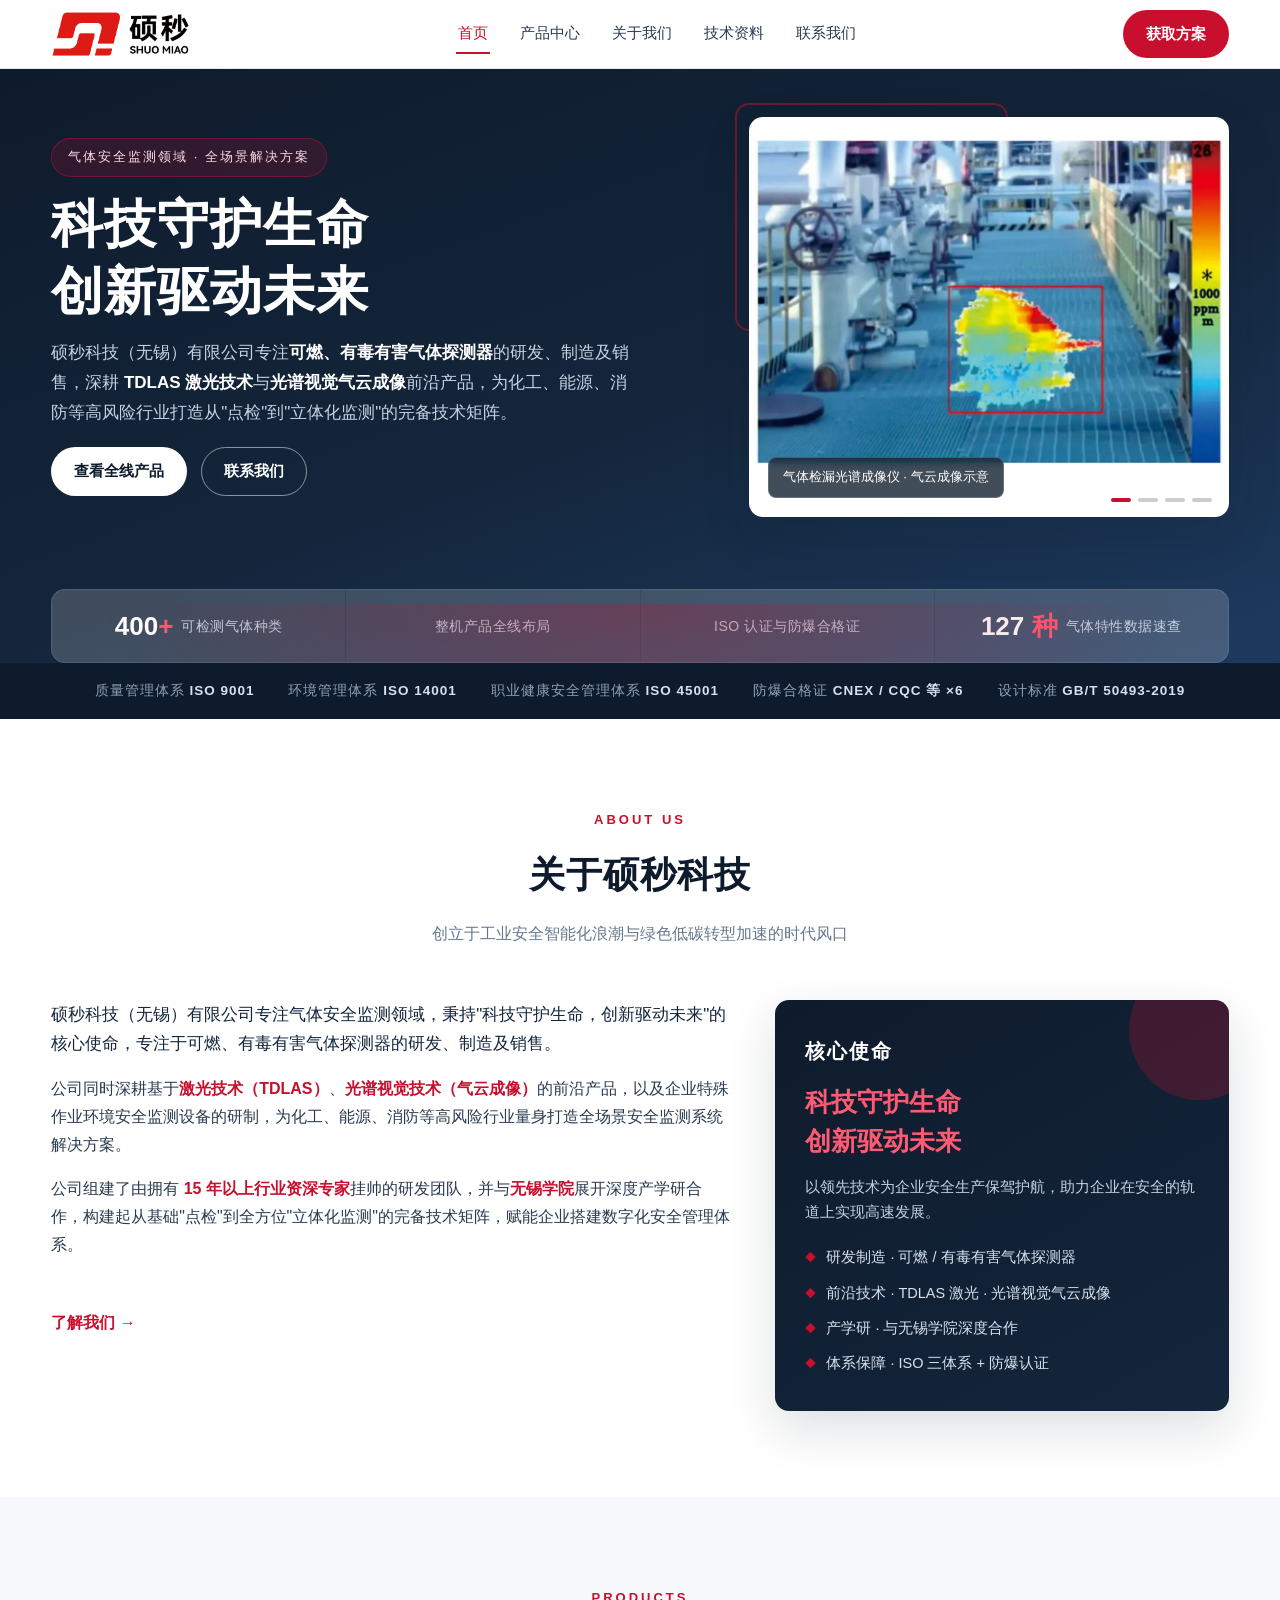
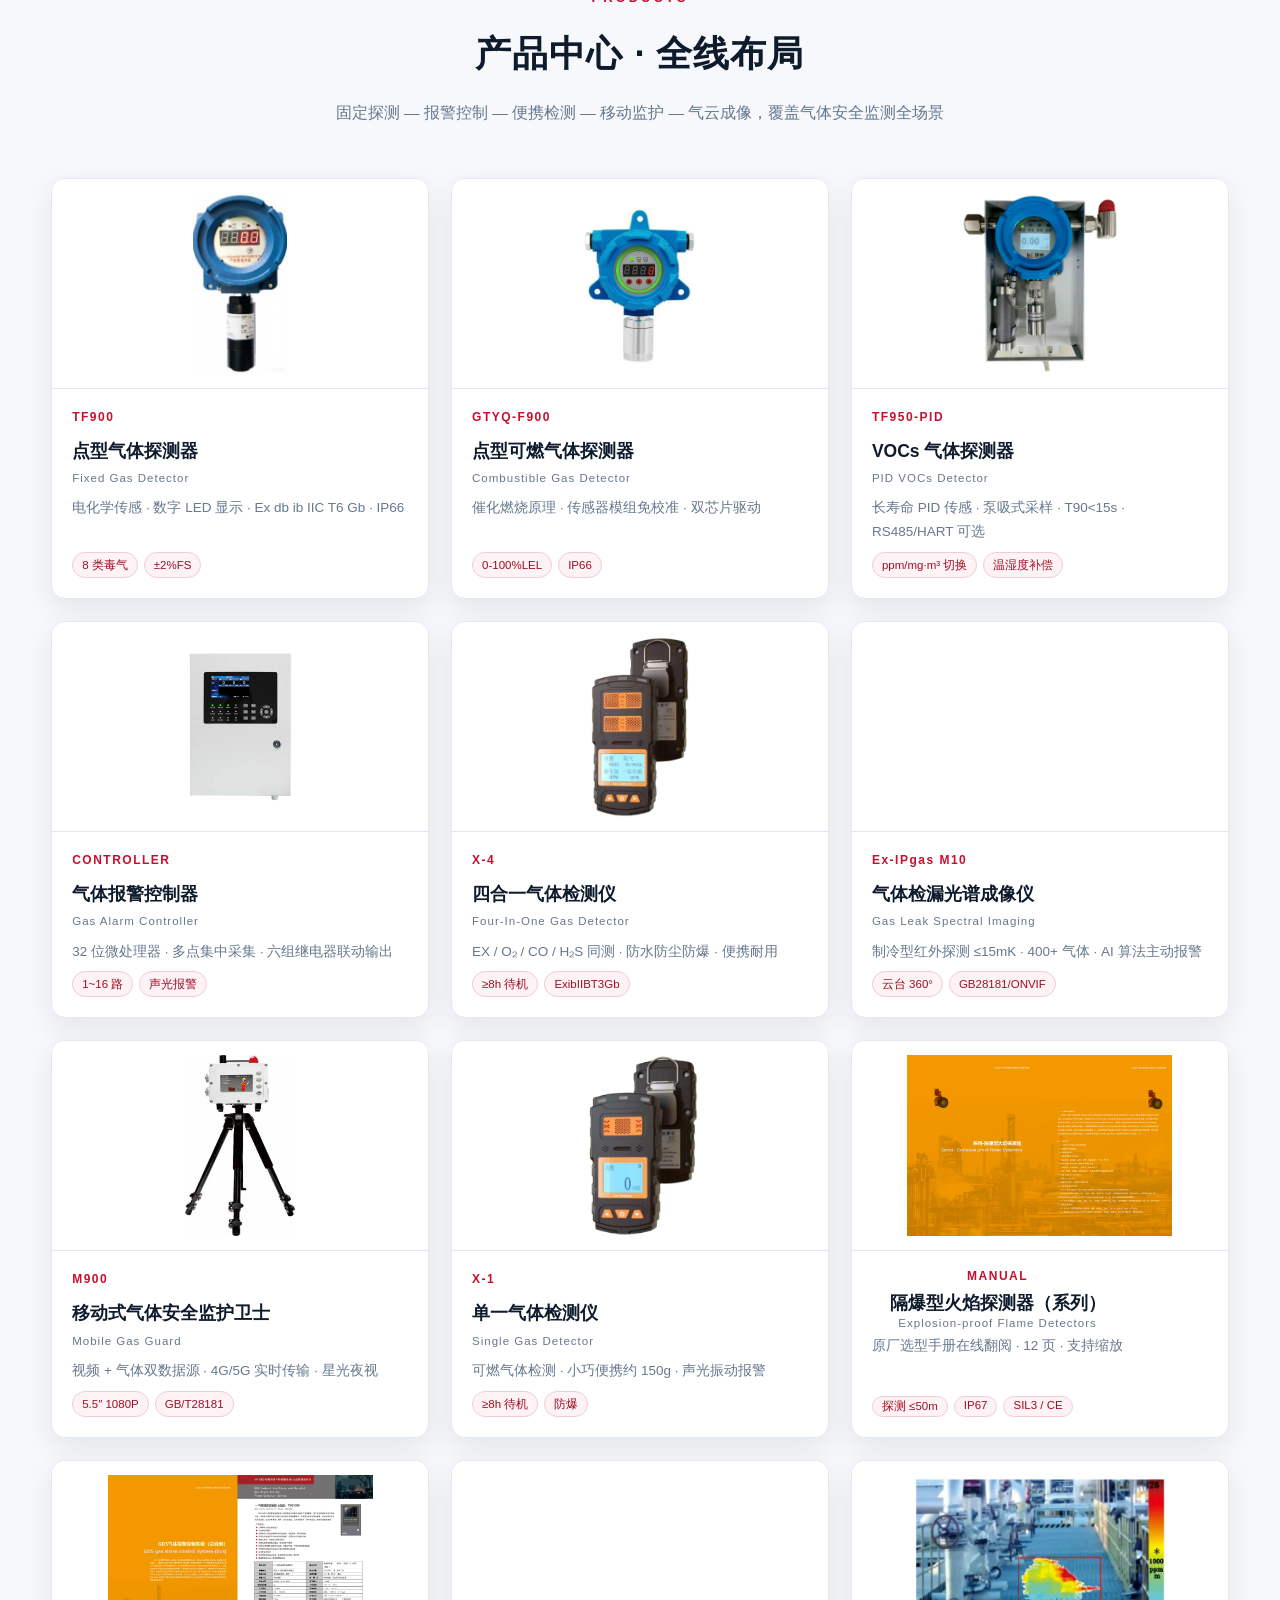
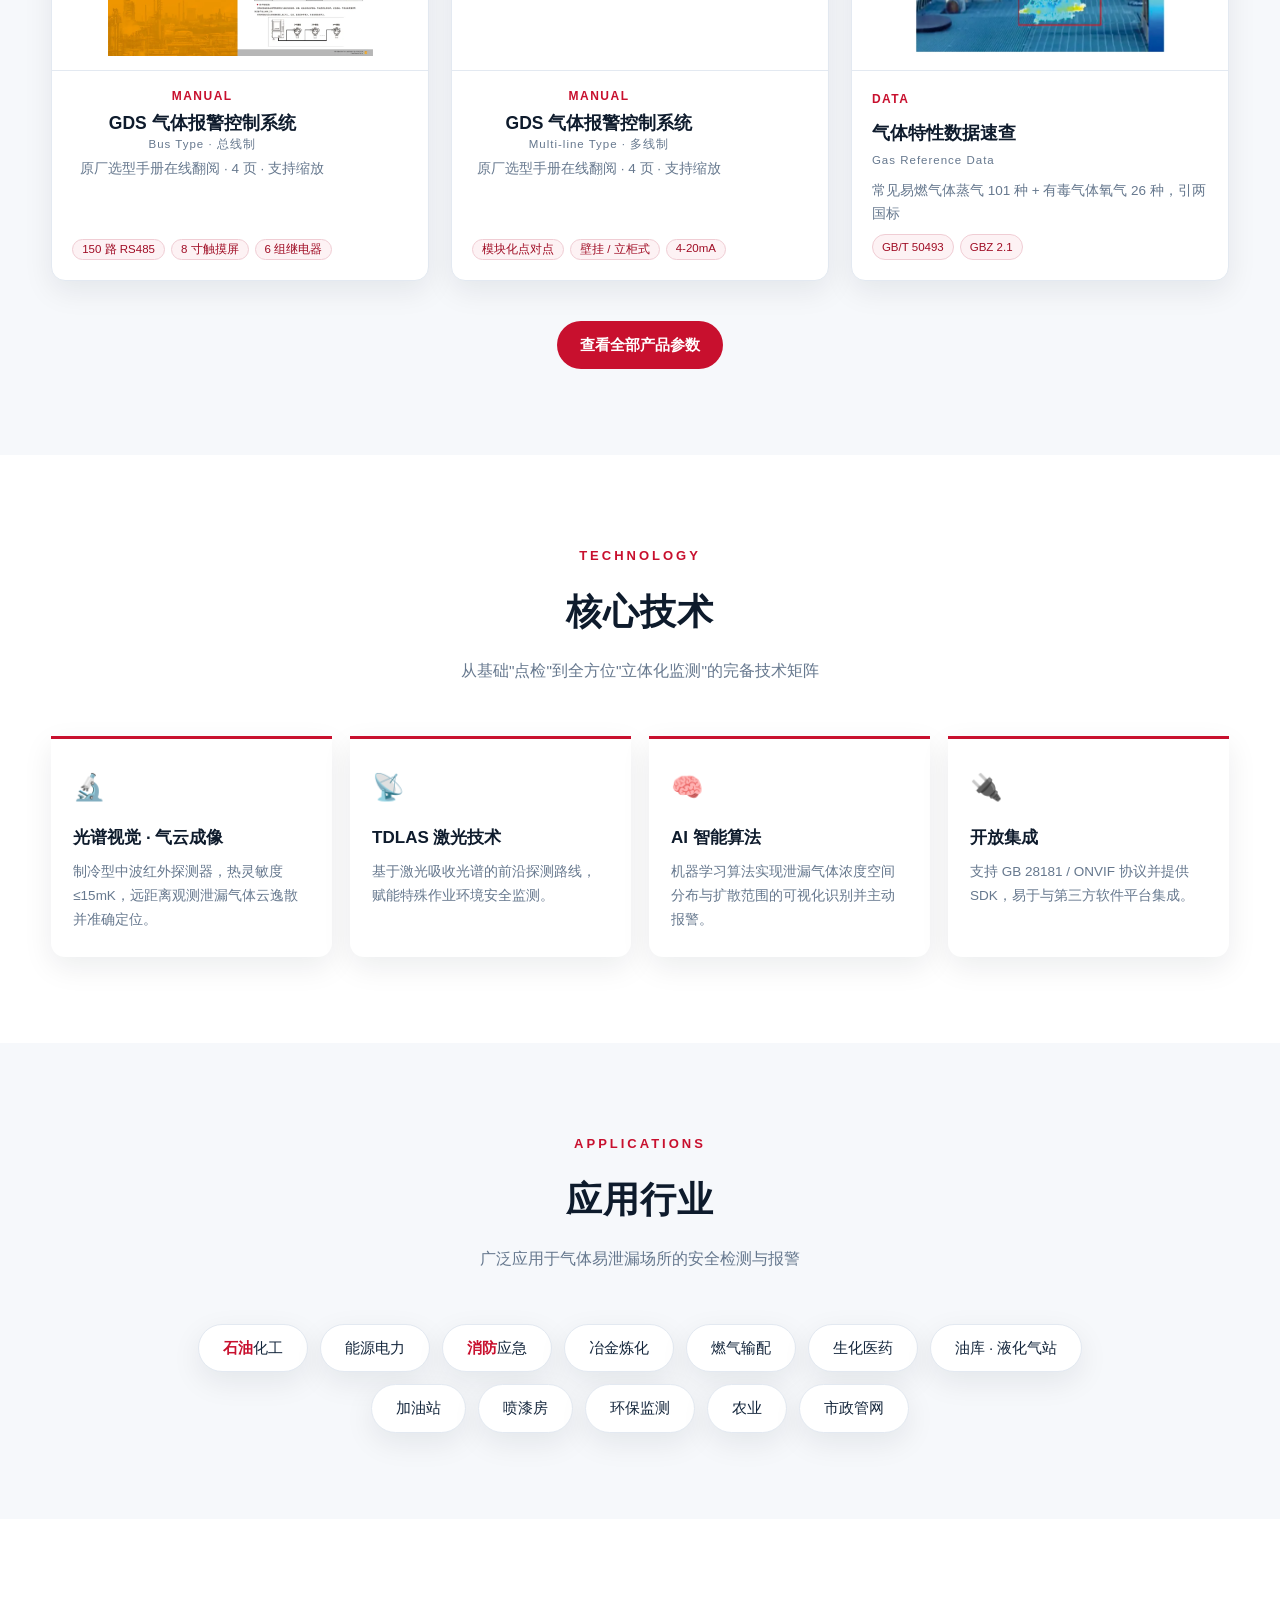
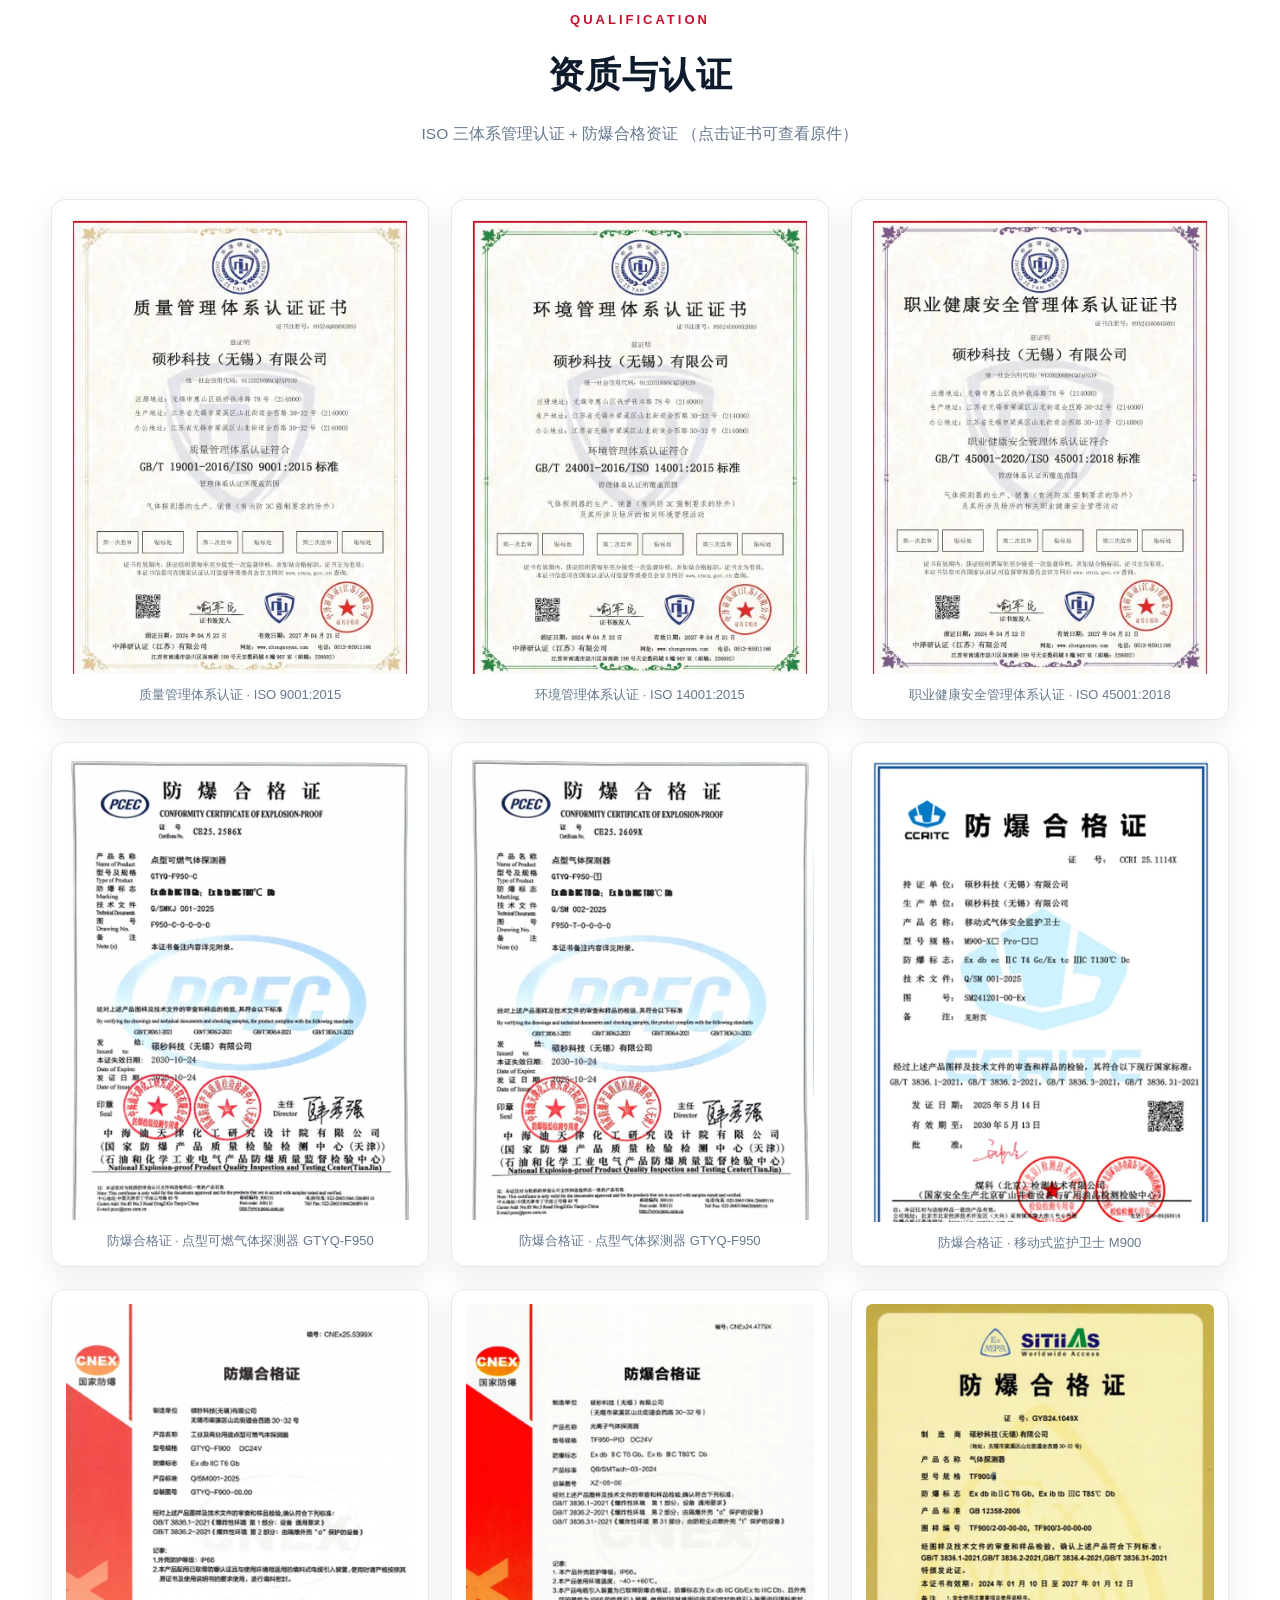
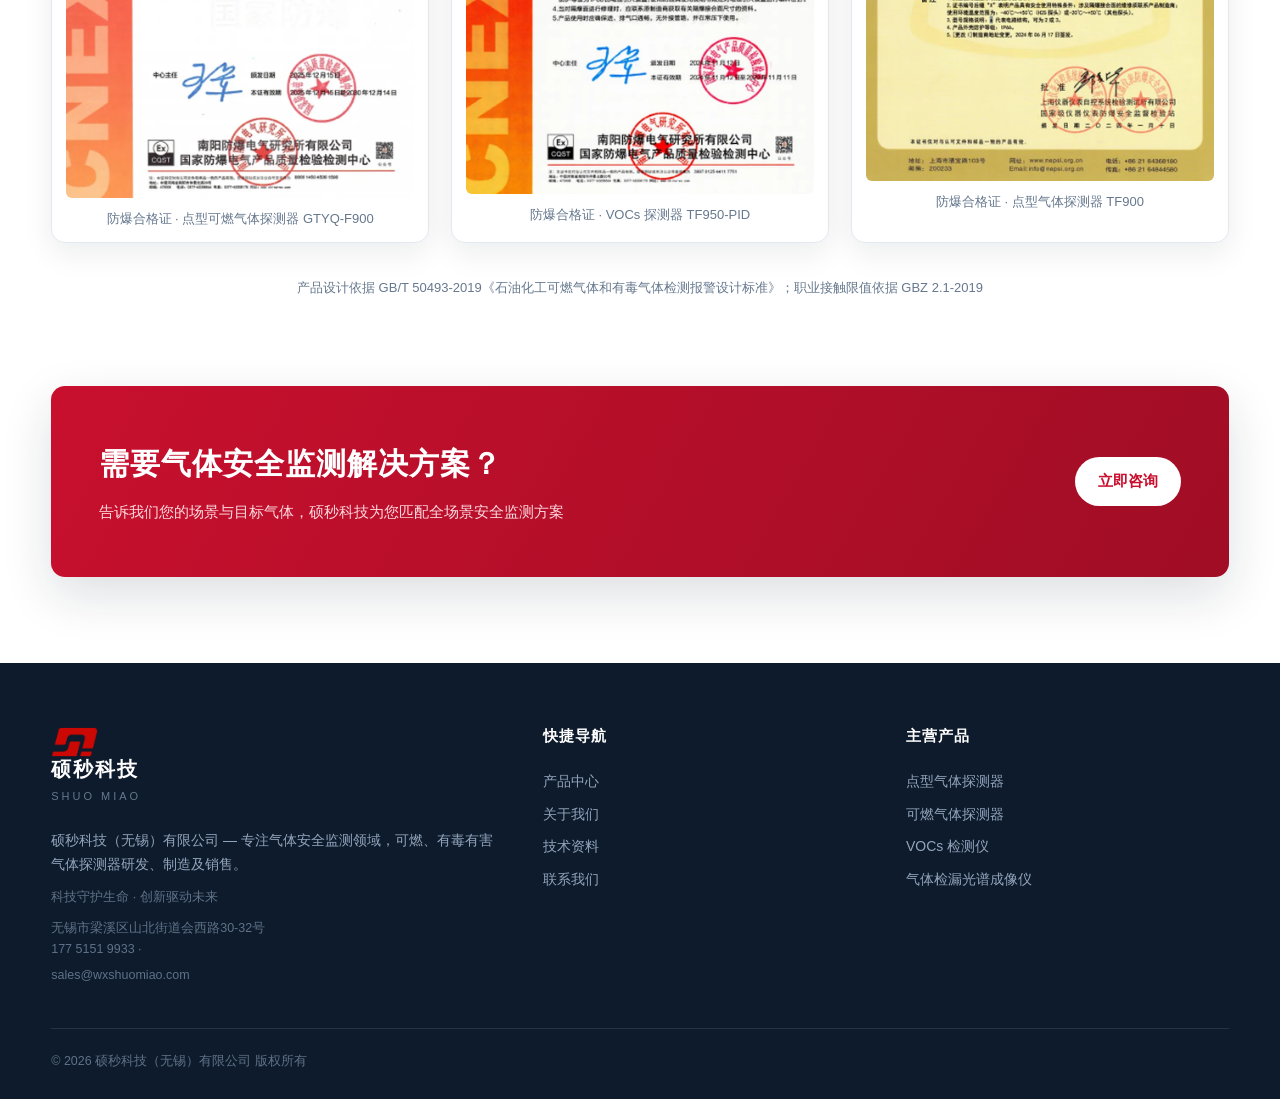
==== commit 16846605: "ux: 首页删无闭环的分类说明卡，手册卡加产品特征标签（admin5 0825） Co-Authored-By: Claude <noreply@anthropic.com>" ====
--- a/index.html
+++ b/index.html
@@ -118,12 +118,6 @@
       <h2>产品中心 · 全线布局</h2>
       <p>固定探测 — 报警控制 — 便携检测 — 移动监护 — 气云成像，覆盖气体安全监测全场景</p>
     </div>
-    <div class="cat-grid">
-      <div class="cat"><span class="no">01</span><h3>固定式探测器</h3><p>点型气体 / 可燃气体 / VOCs 探测，扩散式与泵吸式，4-20mA 工业标准信号</p></div>
-      <div class="cat"><span class="no">02</span><h3>报警控制器</h3><p>1~16 路多点集中监控，RS485 + 4-20mA 双通讯，继电器联动输出</p></div>
-      <div class="cat"><span class="no">03</span><h3>便携检测仪</h3><p>单一 / 四合一气体检测，防水防尘防爆，声光振动多重报警</p></div>
-      <div class="cat"><span class="no">04</span><h3>智能监护系统</h3><p>移动式视频 + 气体联动监护，气体检漏光谱成像，AI 可视化识别</p></div>
-    </div>
     <div class="prod-grid">
       <a class="prod-card" href="products.html#tf900">
         <div class="ph"><img src="assets/img/tf900.webp?v=20260821e" alt="TF900 点型气体探测器" width="800" height="1541" decoding="async" loading="lazy"></div>
@@ -159,15 +153,15 @@
       </a>
       <button class="prod-card manual-card" type="button" data-modal="fbm-gas">
         <div class="ph"><img src="assets/img/fb-cover-p4.webp?v=20260825q" alt="隔爆型火焰探测器（系列）手册" width="900" height="615" loading="lazy" decoding="async"></div>
-        <div class="bd"><span class="model">MANUAL</span><h3>隔爆型火焰探测器（系列）<span class="en">Explosion-proof Flame Detectors</span></h3><p>原厂选型手册在线翻阅 · 12 页 · 支持缩放</p><div class="tags"><span class="tag">点击翻阅手册</span></div></div>
+        <div class="bd"><span class="model">MANUAL</span><h3>隔爆型火焰探测器（系列）<span class="en">Explosion-proof Flame Detectors</span></h3><p>原厂选型手册在线翻阅 · 12 页 · 支持缩放</p><div class="tags"><span class="tag">探测 ≤50m</span><span class="tag">IP67</span><span class="tag">SIL3 / CE</span></div></div>
       </button>
       <button class="prod-card manual-card" type="button" data-modal="fbm-bus">
         <div class="ph"><img src="assets/img/fb-cov-p15.webp?v=20260825q" alt="GDS 气体报警控制系统（总线制）手册" width="900" height="615" loading="lazy" decoding="async"></div>
-        <div class="bd"><span class="model">MANUAL</span><h3>GDS 气体报警控制系统<span class="en">Bus Type · 总线制</span></h3><p>原厂选型手册在线翻阅 · 4 页 · 支持缩放</p><div class="tags"><span class="tag">点击翻阅手册</span></div></div>
+        <div class="bd"><span class="model">MANUAL</span><h3>GDS 气体报警控制系统<span class="en">Bus Type · 总线制</span></h3><p>原厂选型手册在线翻阅 · 4 页 · 支持缩放</p><div class="tags"><span class="tag">150 路 RS485</span><span class="tag">8 寸触摸屏</span><span class="tag">6 组继电器</span></div></div>
       </button>
       <button class="prod-card manual-card" type="button" data-modal="fbm-multi">
         <div class="ph"><img src="assets/img/fb-cov-p17.webp?v=20260825q" alt="GDS 气体报警控制系统（多线制）手册" width="900" height="615" loading="lazy" decoding="async"></div>
-        <div class="bd"><span class="model">MANUAL</span><h3>GDS 气体报警控制系统<span class="en">Multi-line Type · 多线制</span></h3><p>原厂选型手册在线翻阅 · 4 页 · 支持缩放</p><div class="tags"><span class="tag">点击翻阅手册</span></div></div>
+        <div class="bd"><span class="model">MANUAL</span><h3>GDS 气体报警控制系统<span class="en">Multi-line Type · 多线制</span></h3><p>原厂选型手册在线翻阅 · 4 页 · 支持缩放</p><div class="tags"><span class="tag">模块化点对点</span><span class="tag">壁挂 / 立柜式</span><span class="tag">4-20mA</span></div></div>
       </button>
       <a class="prod-card" href="data.html">
         <div class="ph"><img src="assets/img/m10-thermal.webp?v=20260821e" alt="气体特性数据表与光谱成像热力图" width="603" height="426" decoding="async" loading="lazy"></div>
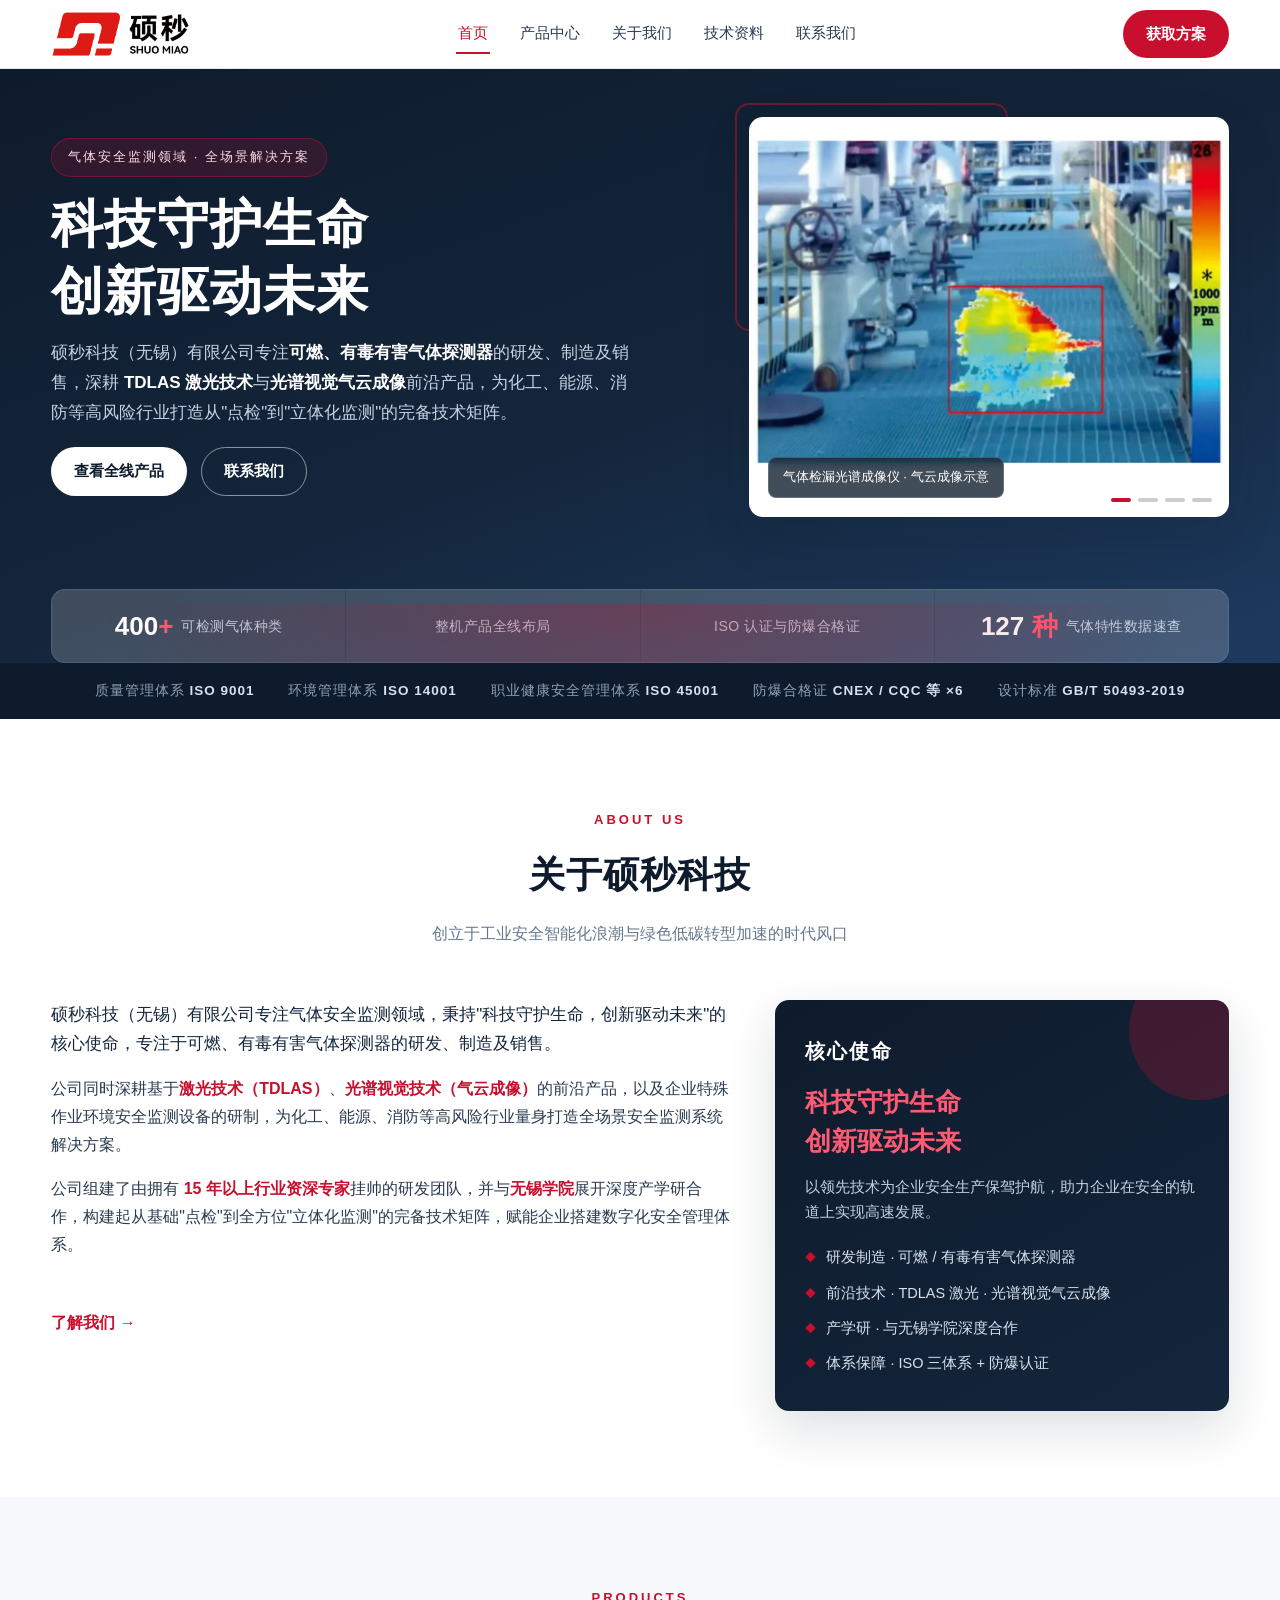
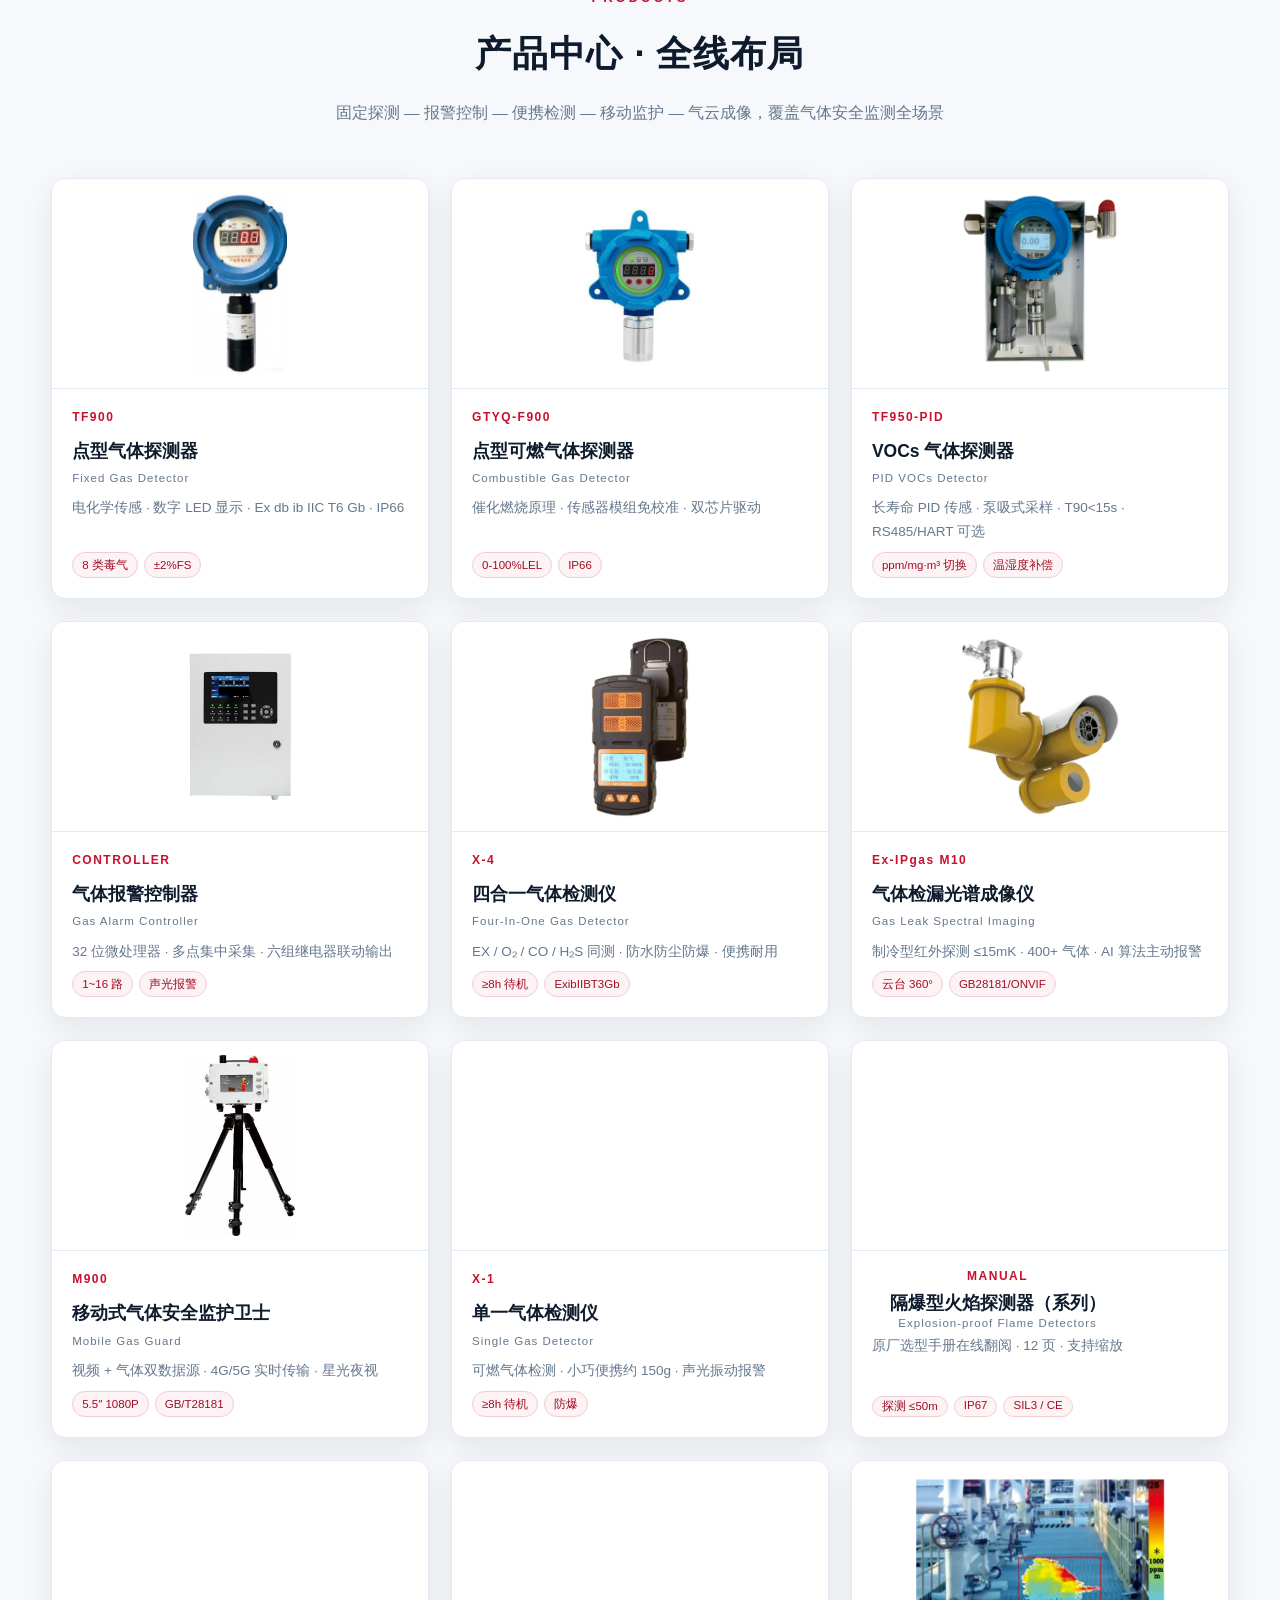
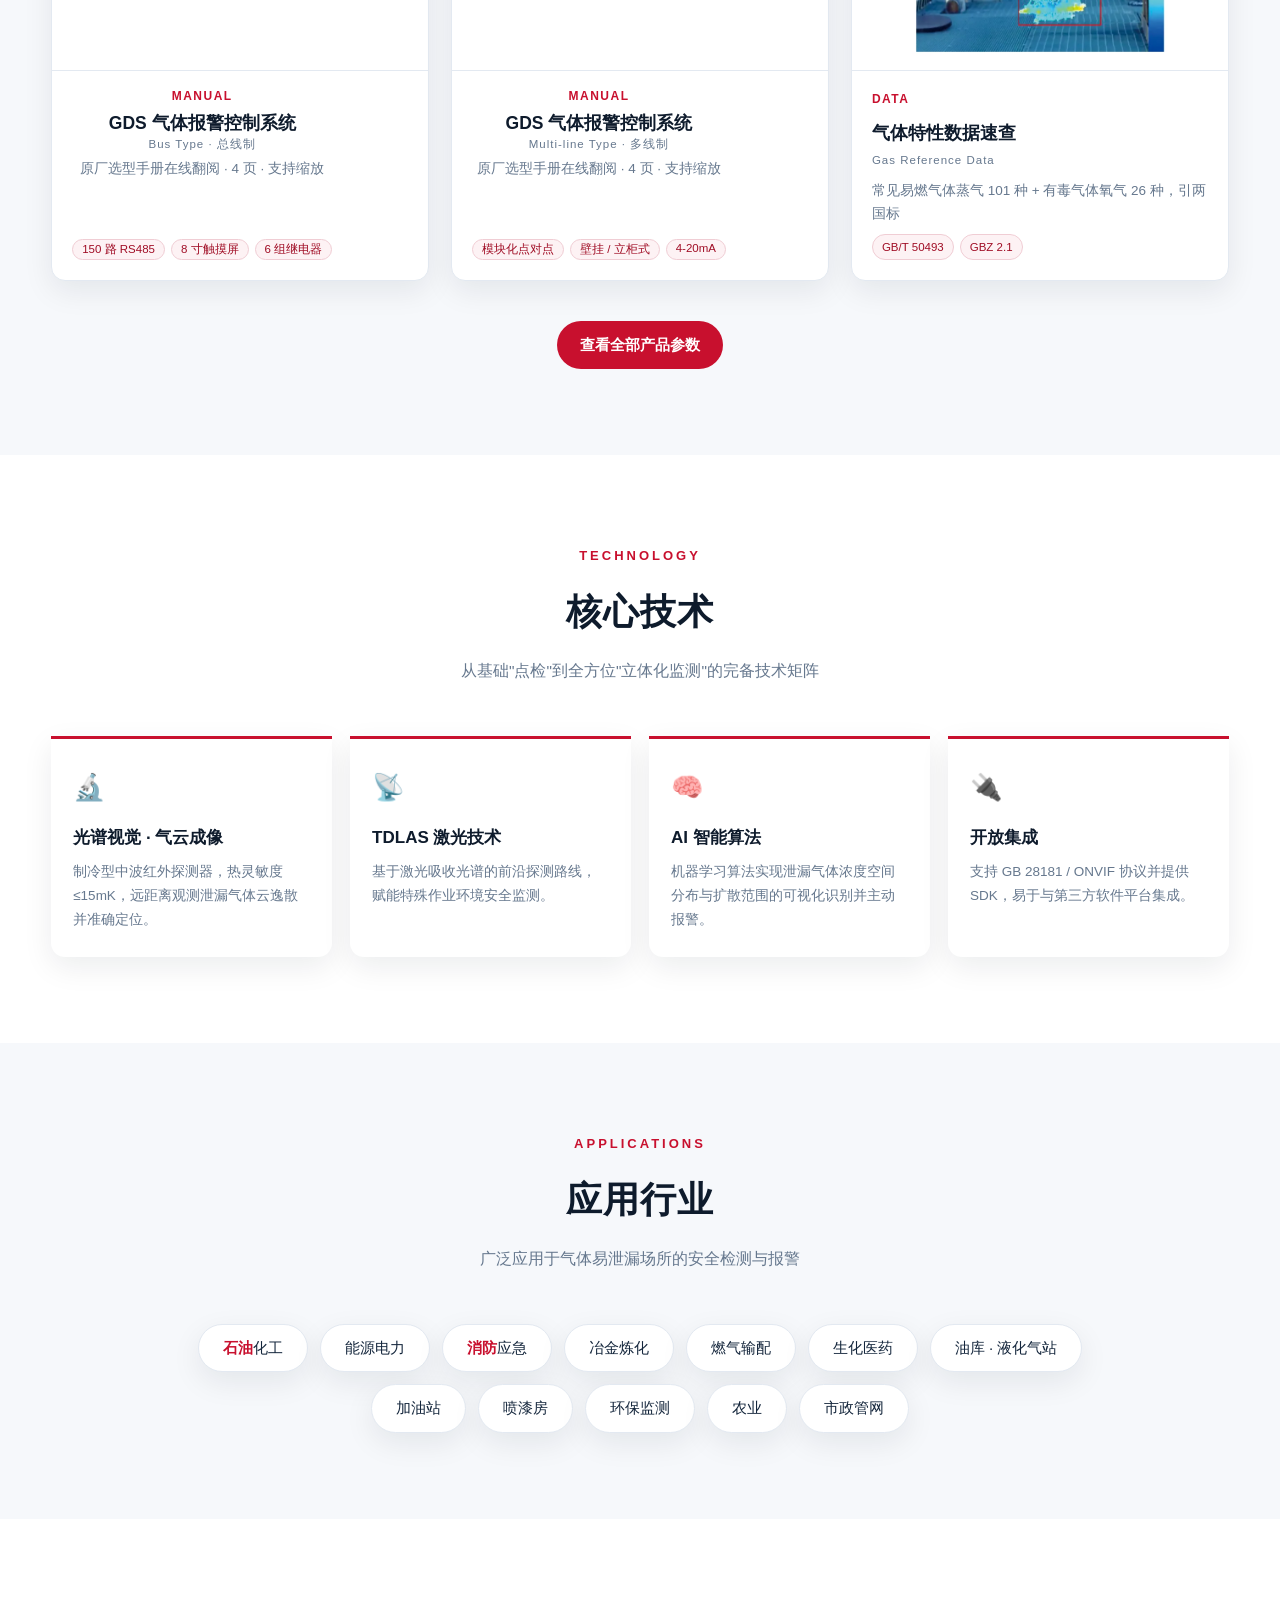
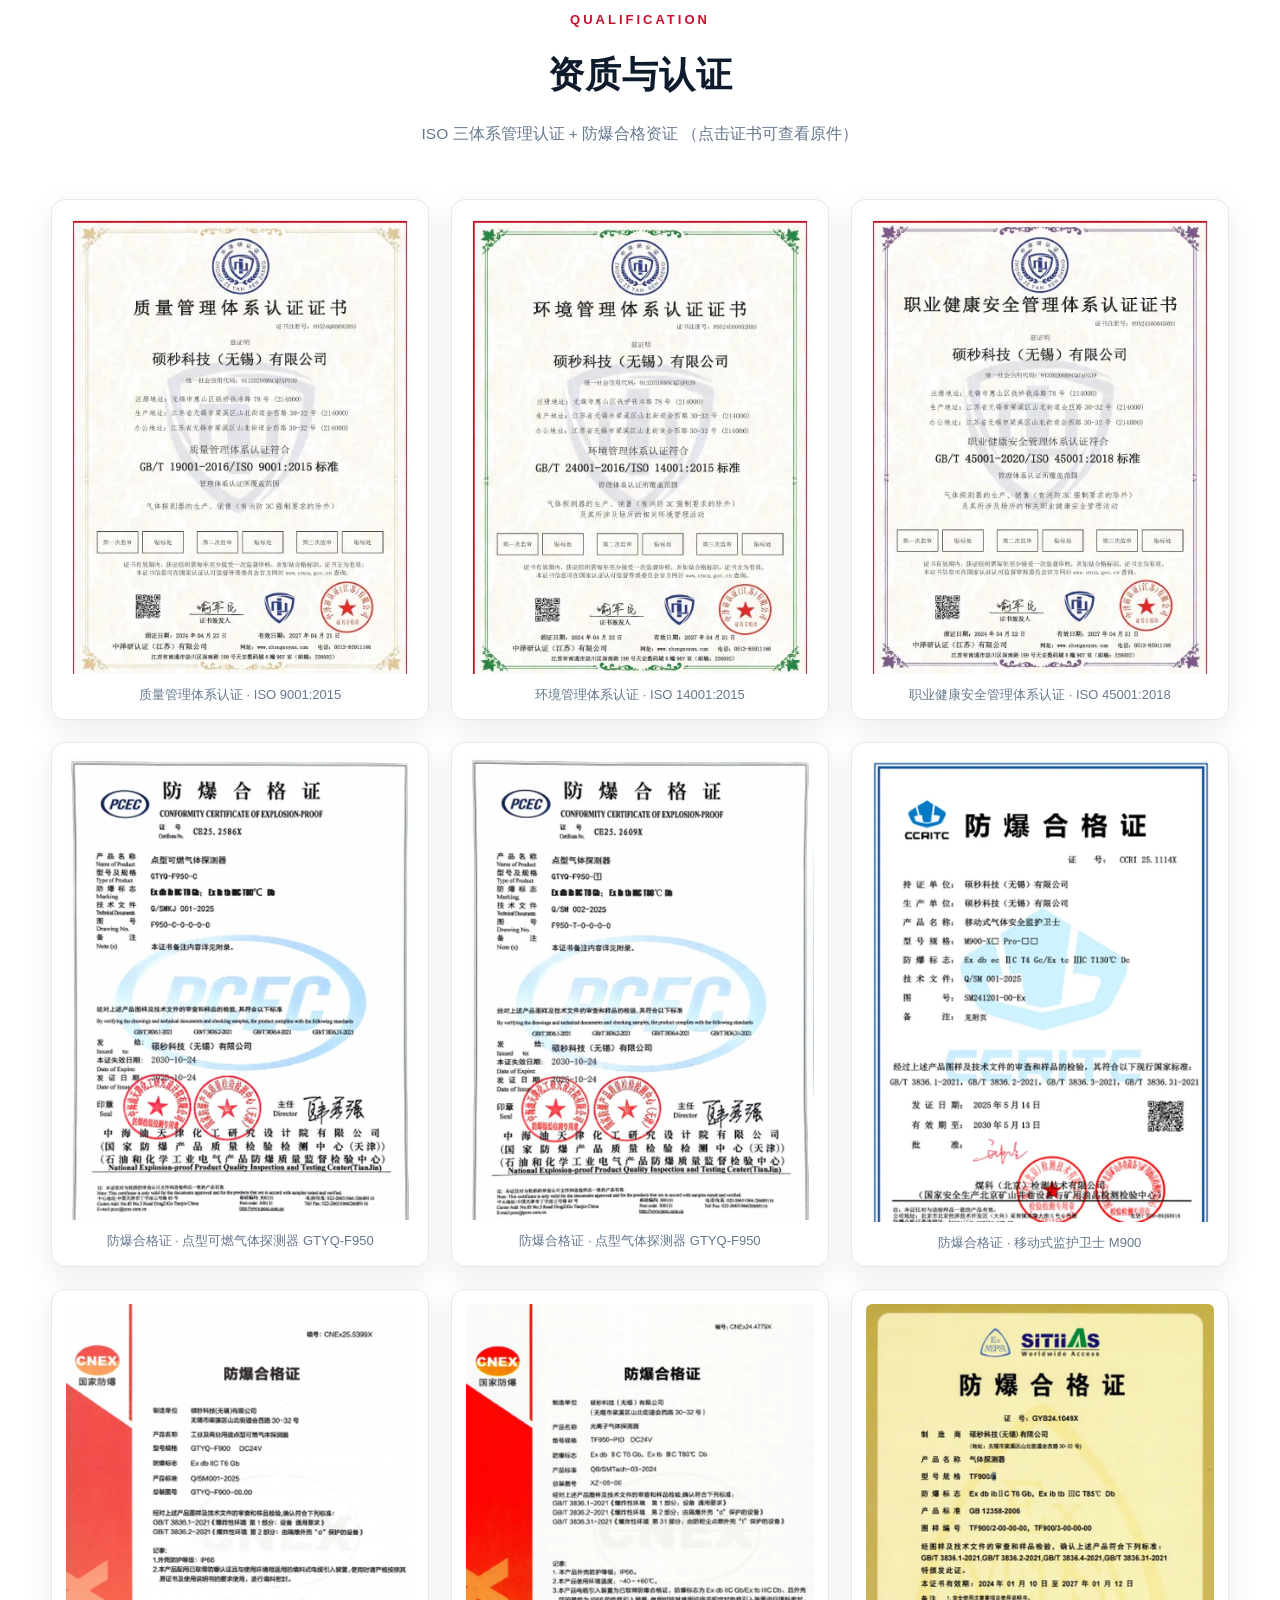
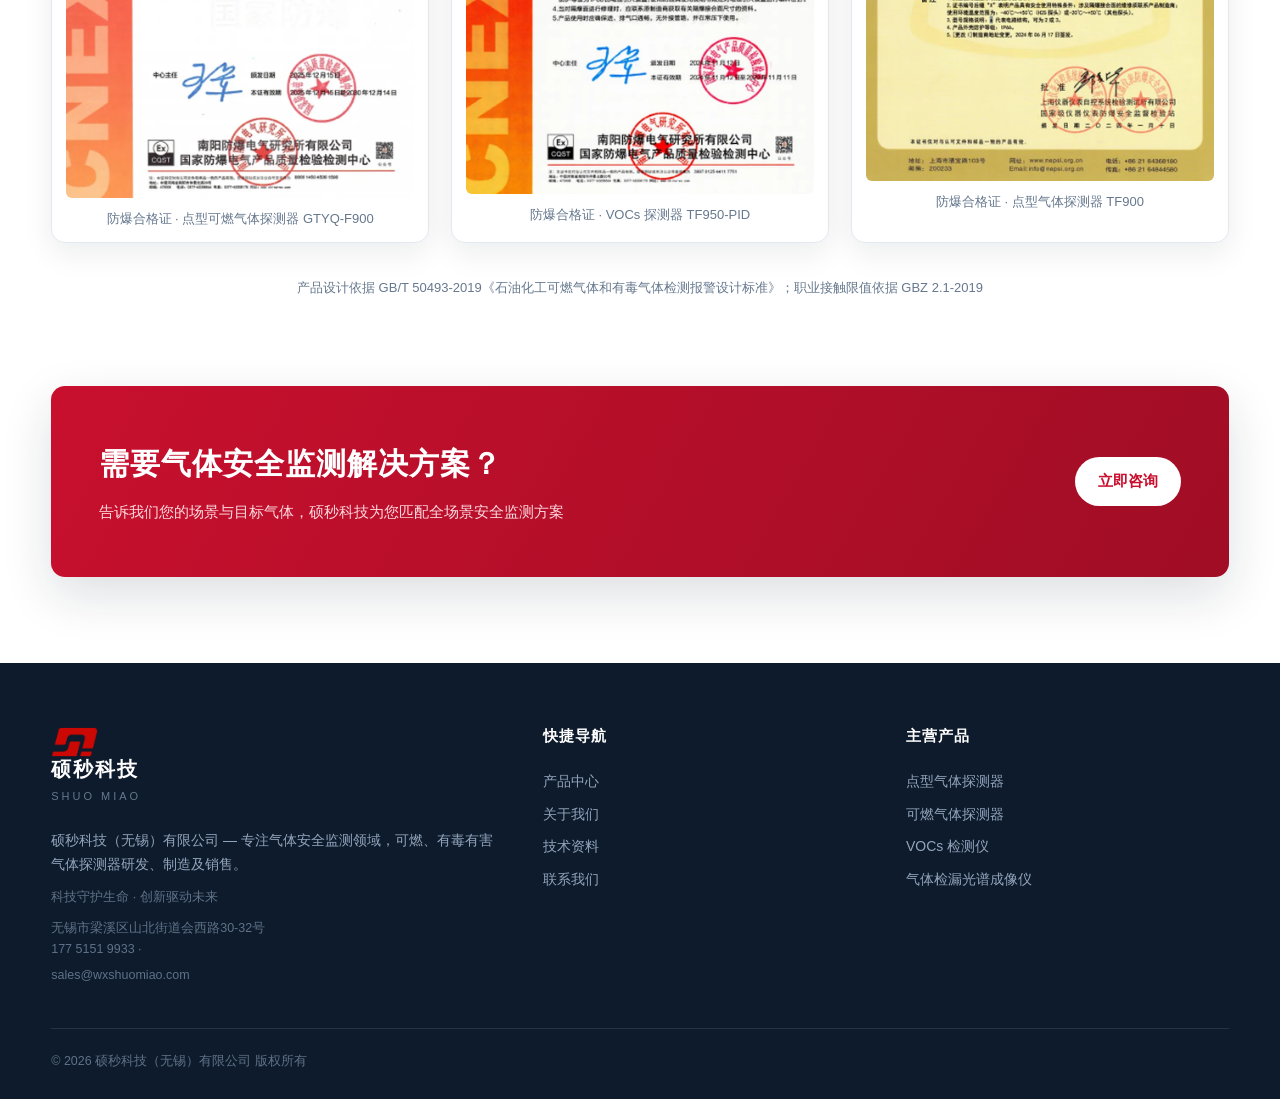
==== commit f0fe4205: "perf: H5省流/慢网自动禁用跨页预取省130KB带宽抢占（admin5 0825） Co-Authored-By: Claude <noreply@anthropic.com>" ====
--- a/index.html
+++ b/index.html
@@ -266,7 +266,7 @@
 </footer>
 
 <button class="to-top" aria-label="回到顶部">↑</button>
-<script src="assets/js/main.min.js?v=20260825w" defer></script>
+<script src="assets/js/main.min.js?v=20260825x" defer></script>
 <div class="fb-modal" id="fbm-gas" hidden><div class="fb-mask" data-close></div><div class="fb-modal-body"><button class="fb-close" type="button" data-close aria-label="关闭手册">×</button>
   <div class="flipbook" style="--fb-r:880/1202">
     <div class="fb-viewport" role="button" tabindex="0" aria-label="隔爆型火焰探测器（系列）手册，点击左右或方向键翻页">
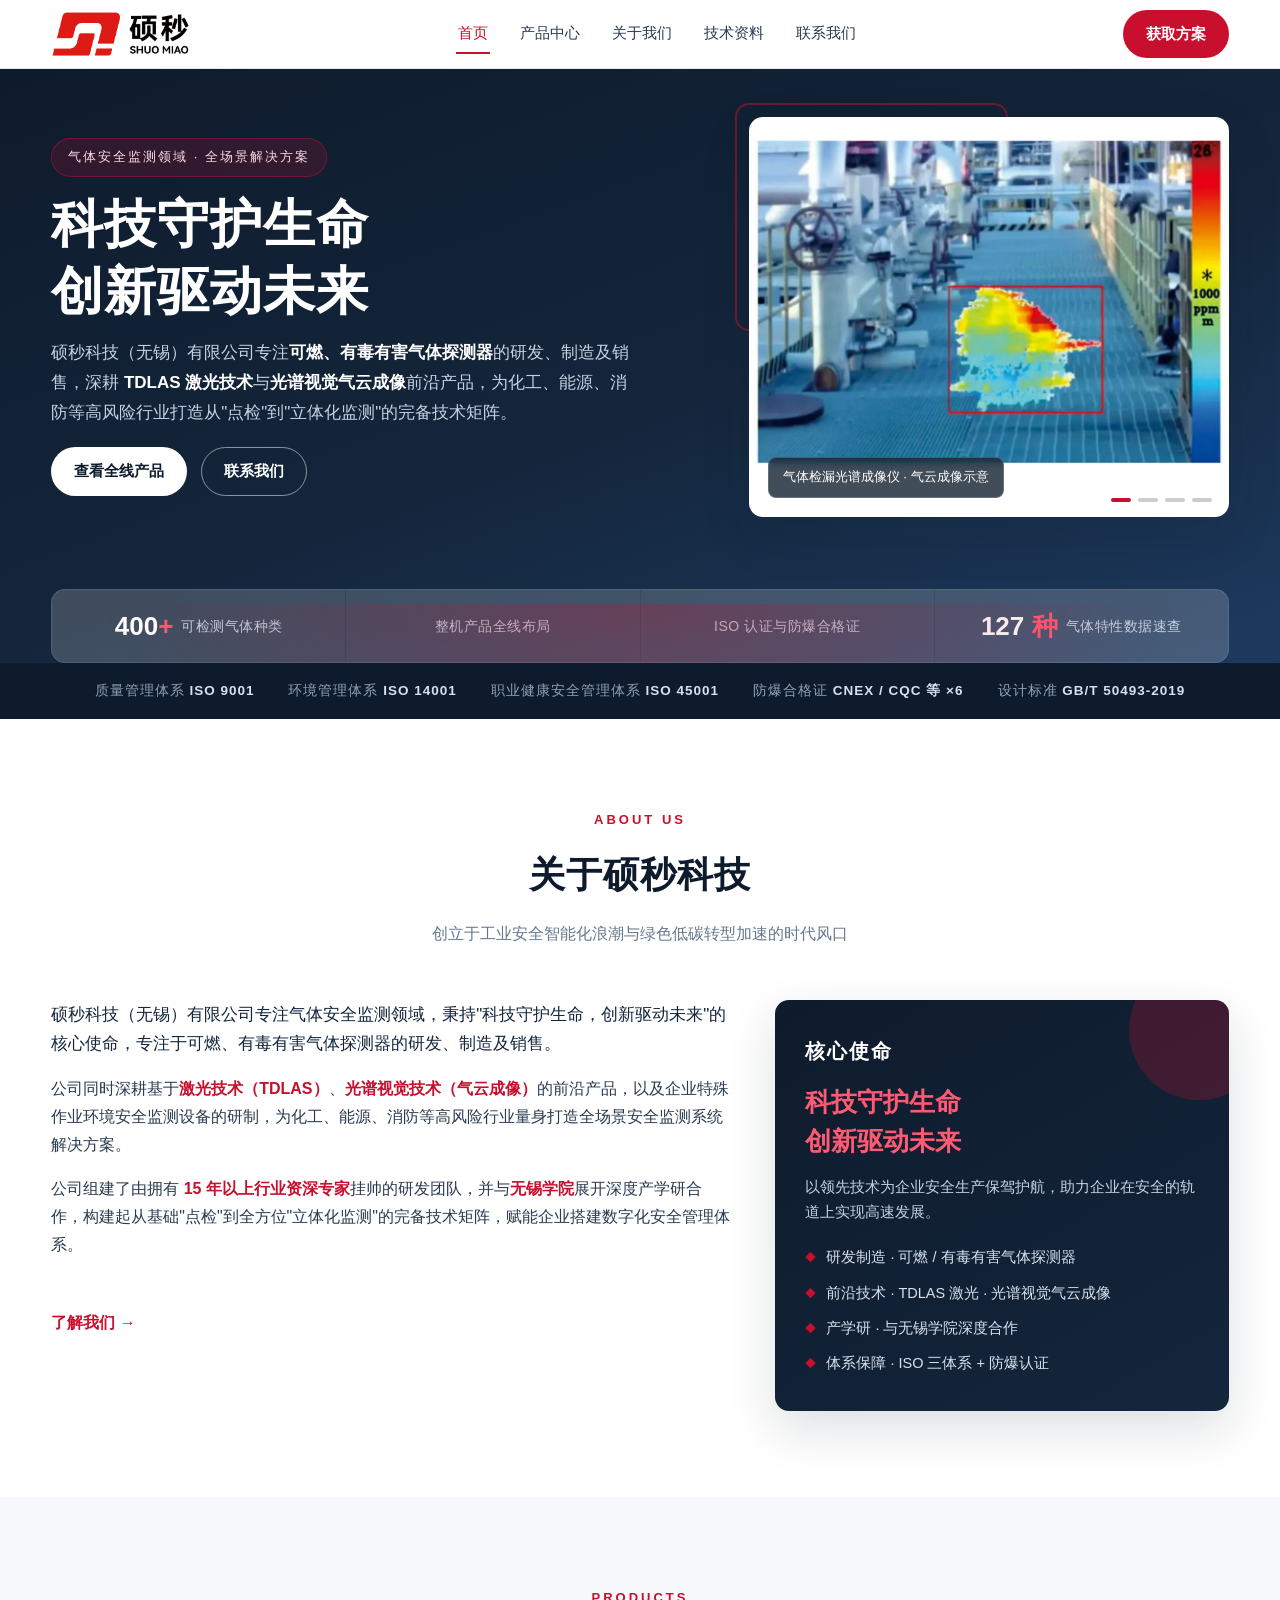
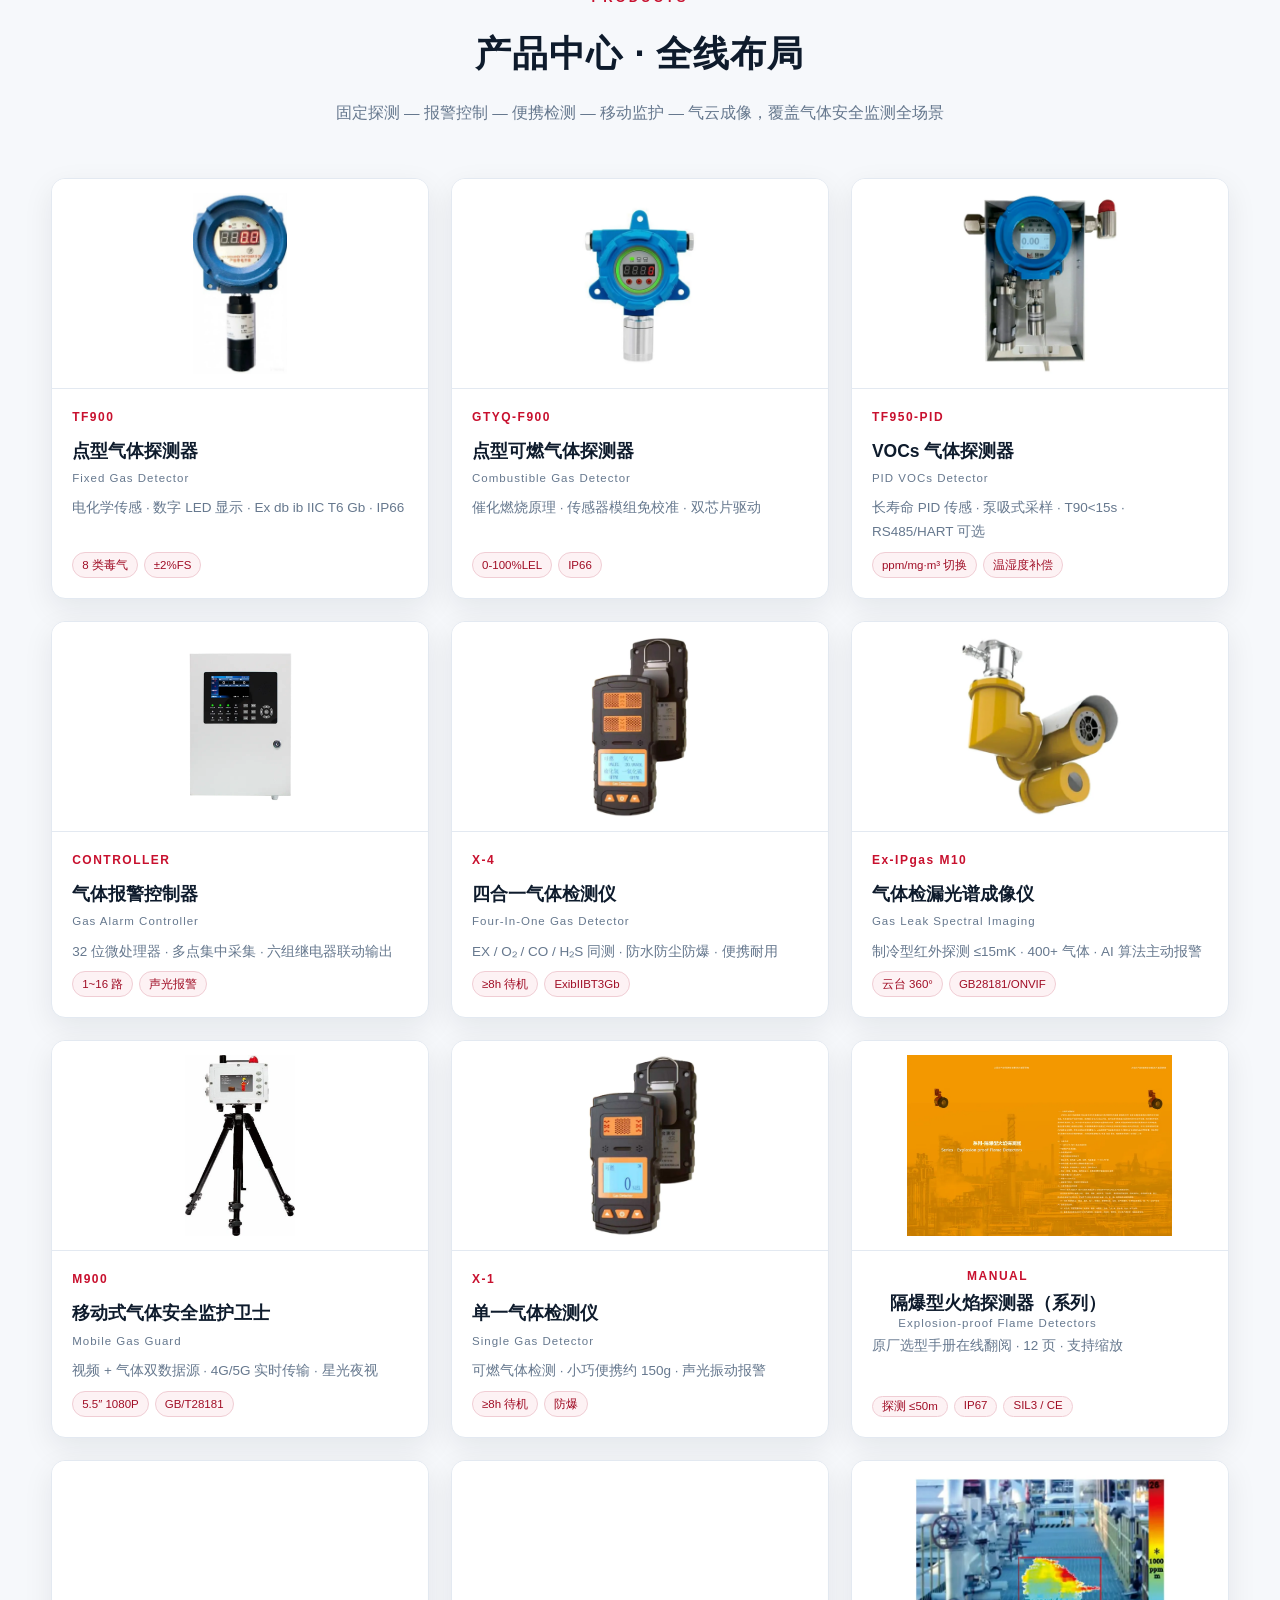
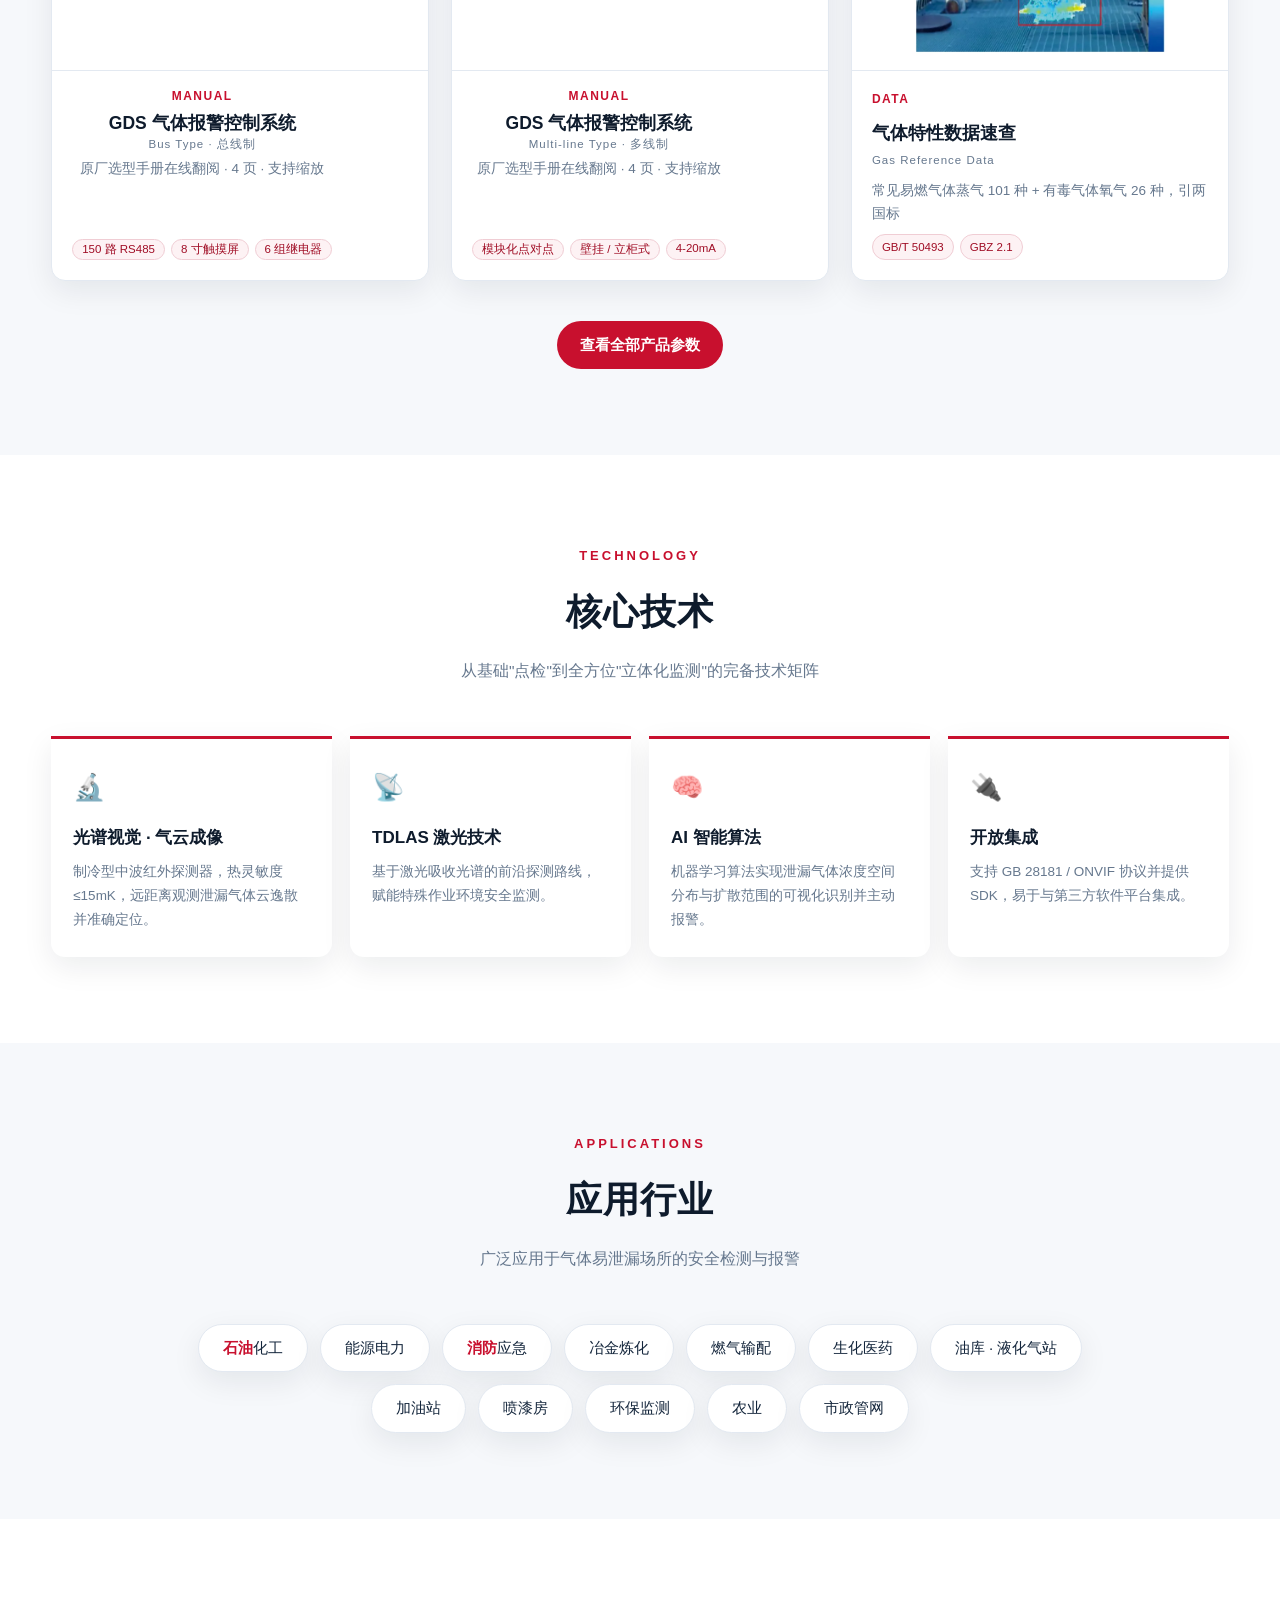
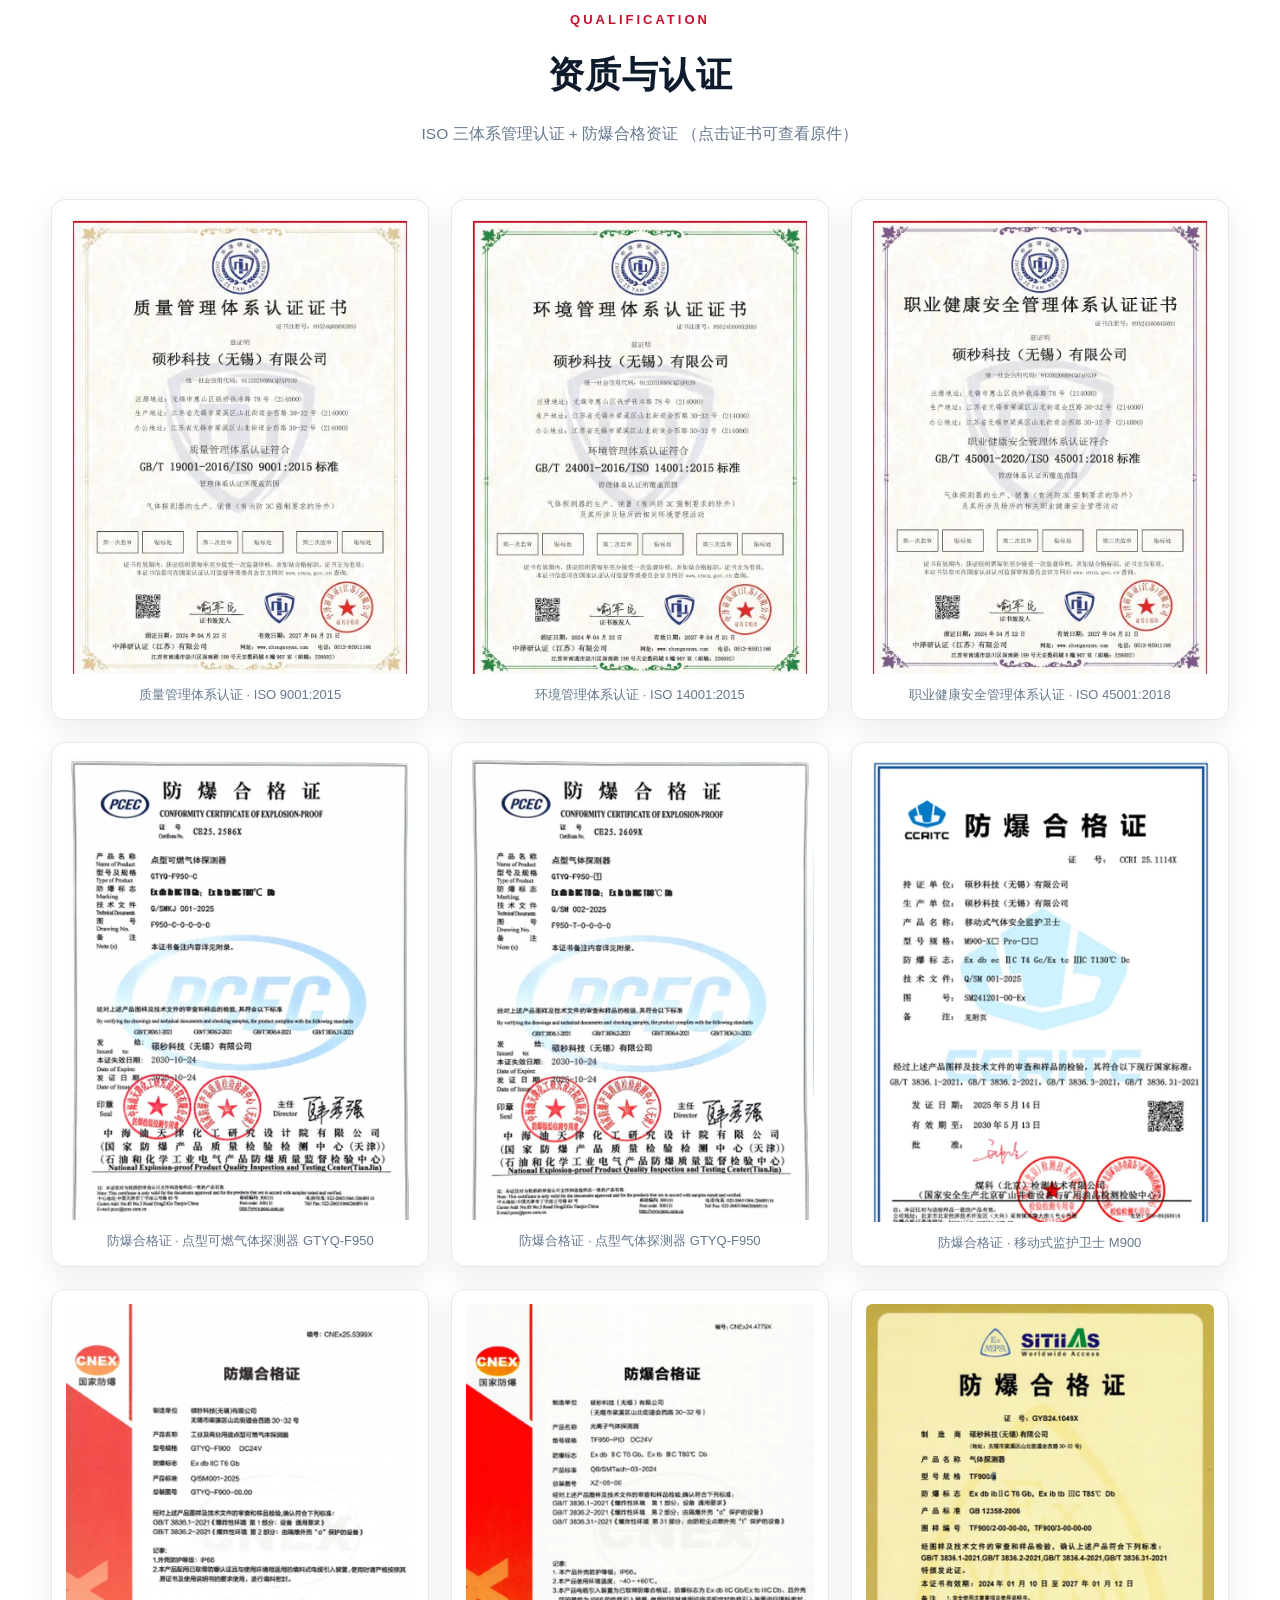
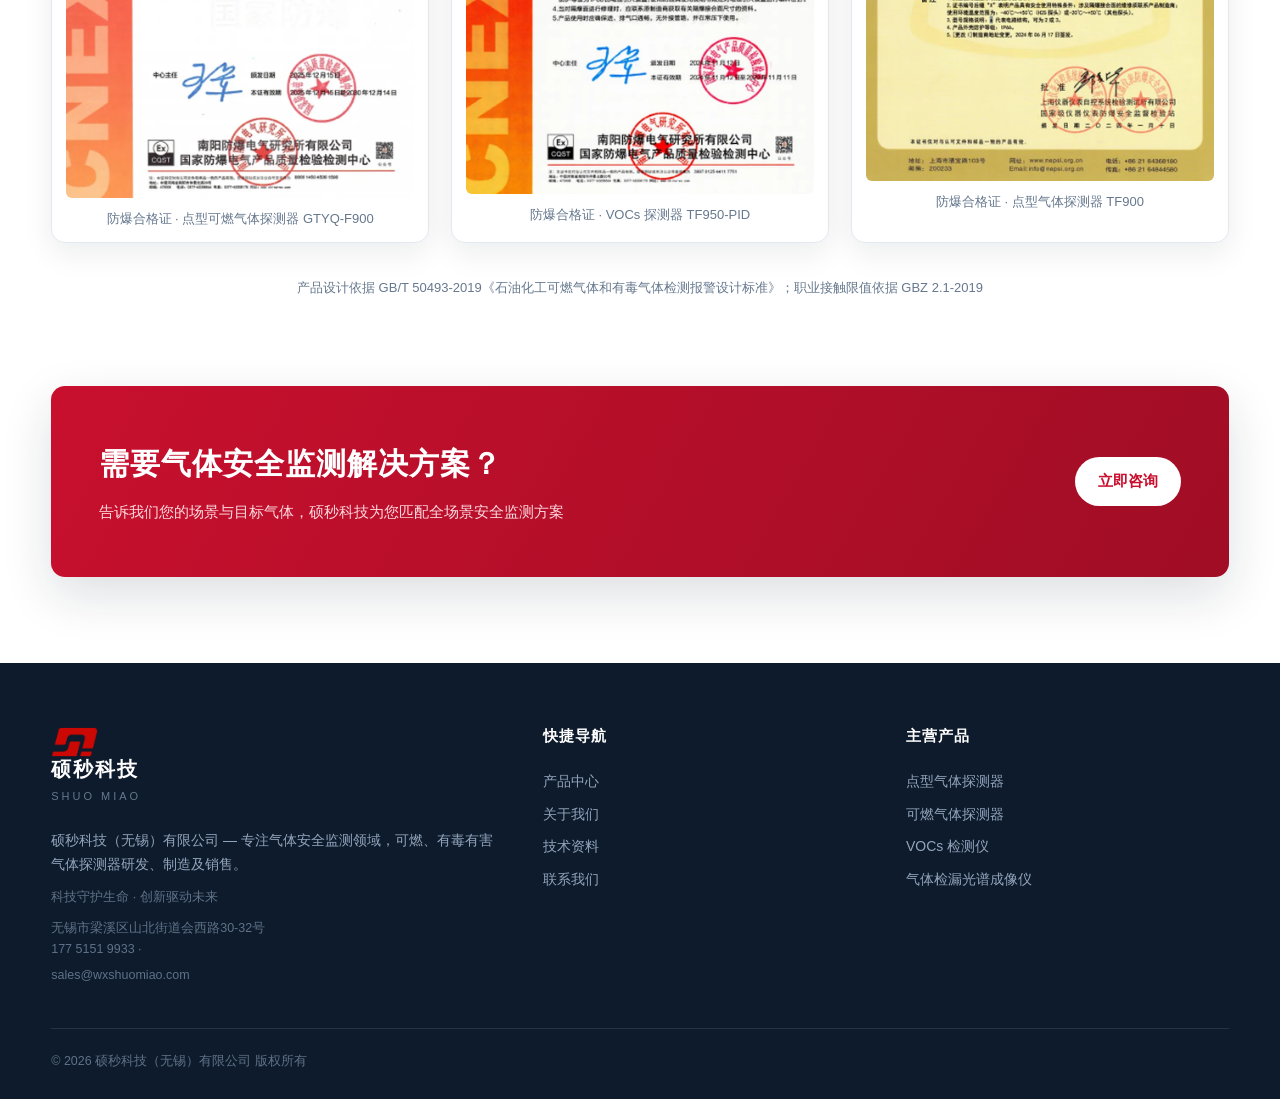
==== commit a568b7f4: "perf: 手册弹窗悬停+点击双重预热前3页，点开即显不白屏（admin5 0825） Co-Authored-By: Claude <noreply@anthropic.com>" ====
--- a/index.html
+++ b/index.html
@@ -266,7 +266,7 @@
 </footer>
 
 <button class="to-top" aria-label="回到顶部">↑</button>
-<script src="assets/js/main.min.js?v=20260825x" defer></script>
+<script src="assets/js/main.min.js?v=20260825y" defer></script>
 <div class="fb-modal" id="fbm-gas" hidden><div class="fb-mask" data-close></div><div class="fb-modal-body"><button class="fb-close" type="button" data-close aria-label="关闭手册">×</button>
   <div class="flipbook" style="--fb-r:880/1202">
     <div class="fb-viewport" role="button" tabindex="0" aria-label="隔爆型火焰探测器（系列）手册，点击左右或方向键翻页">
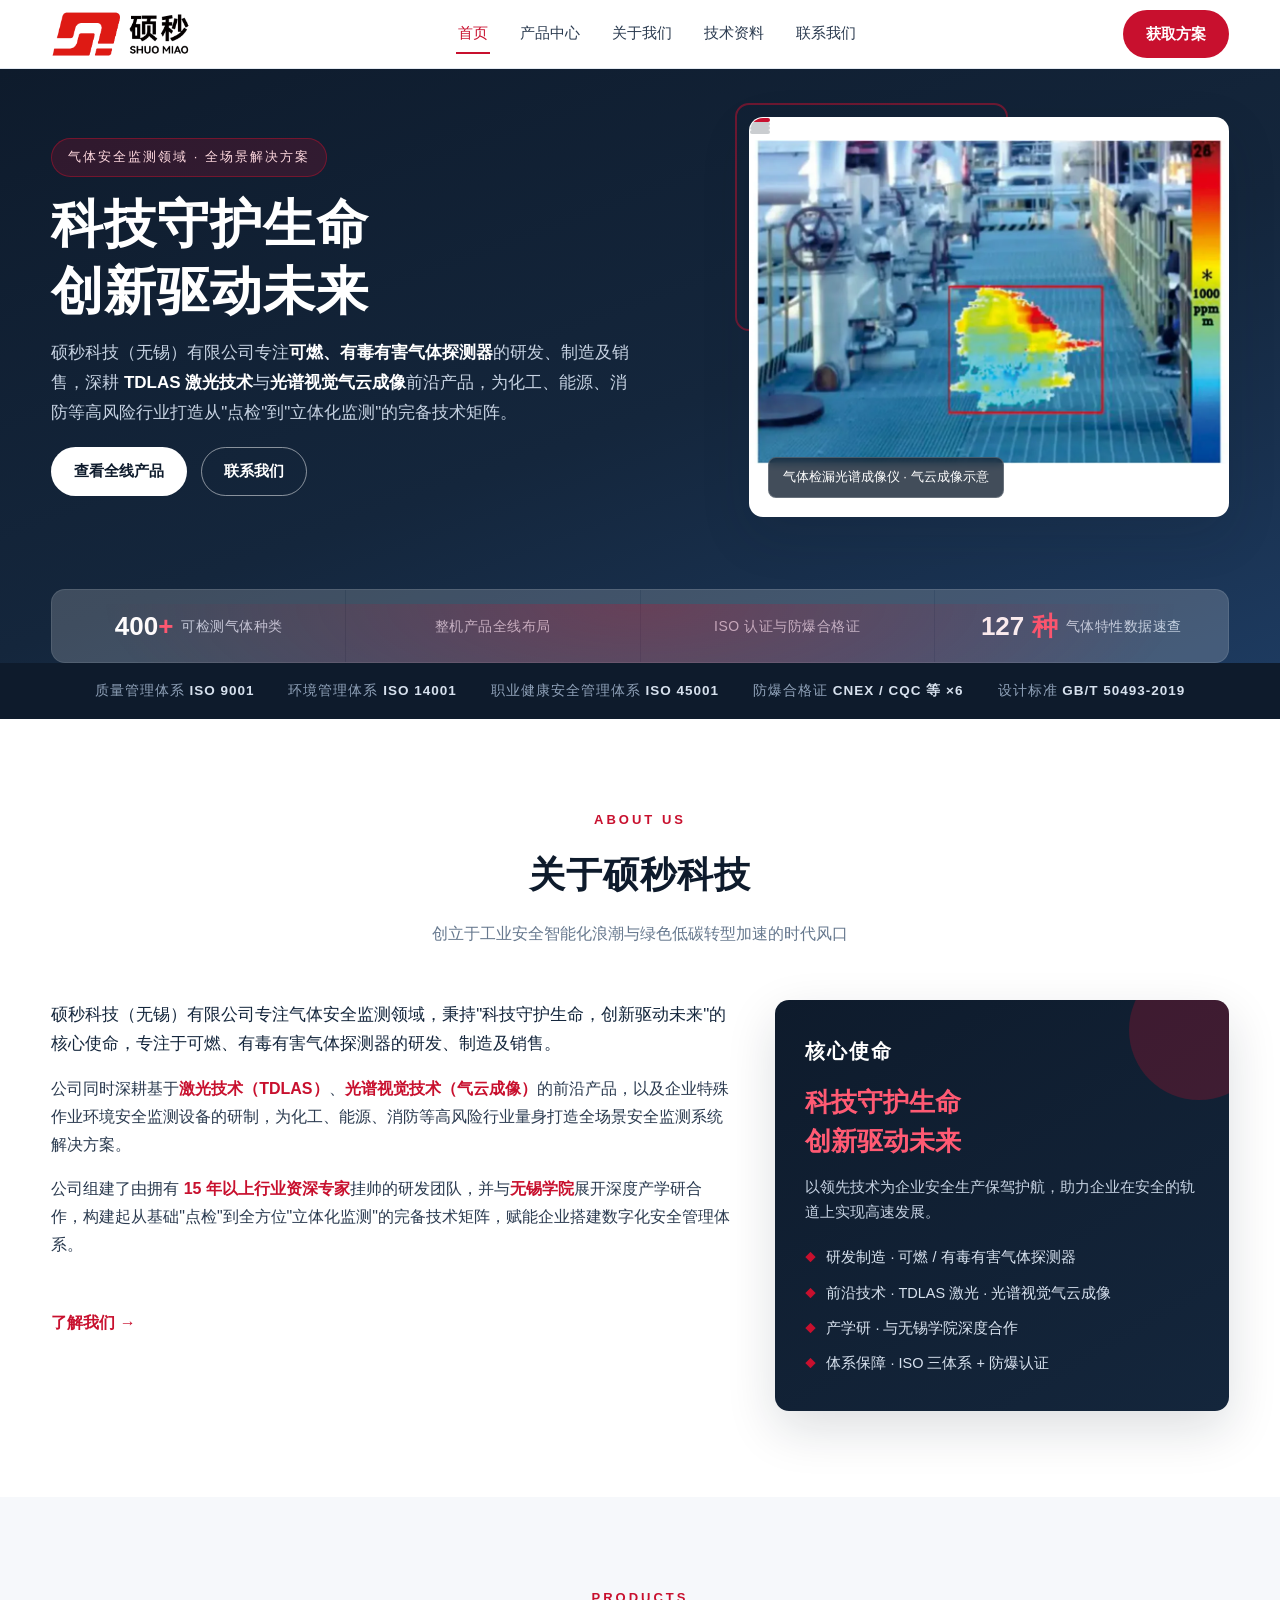
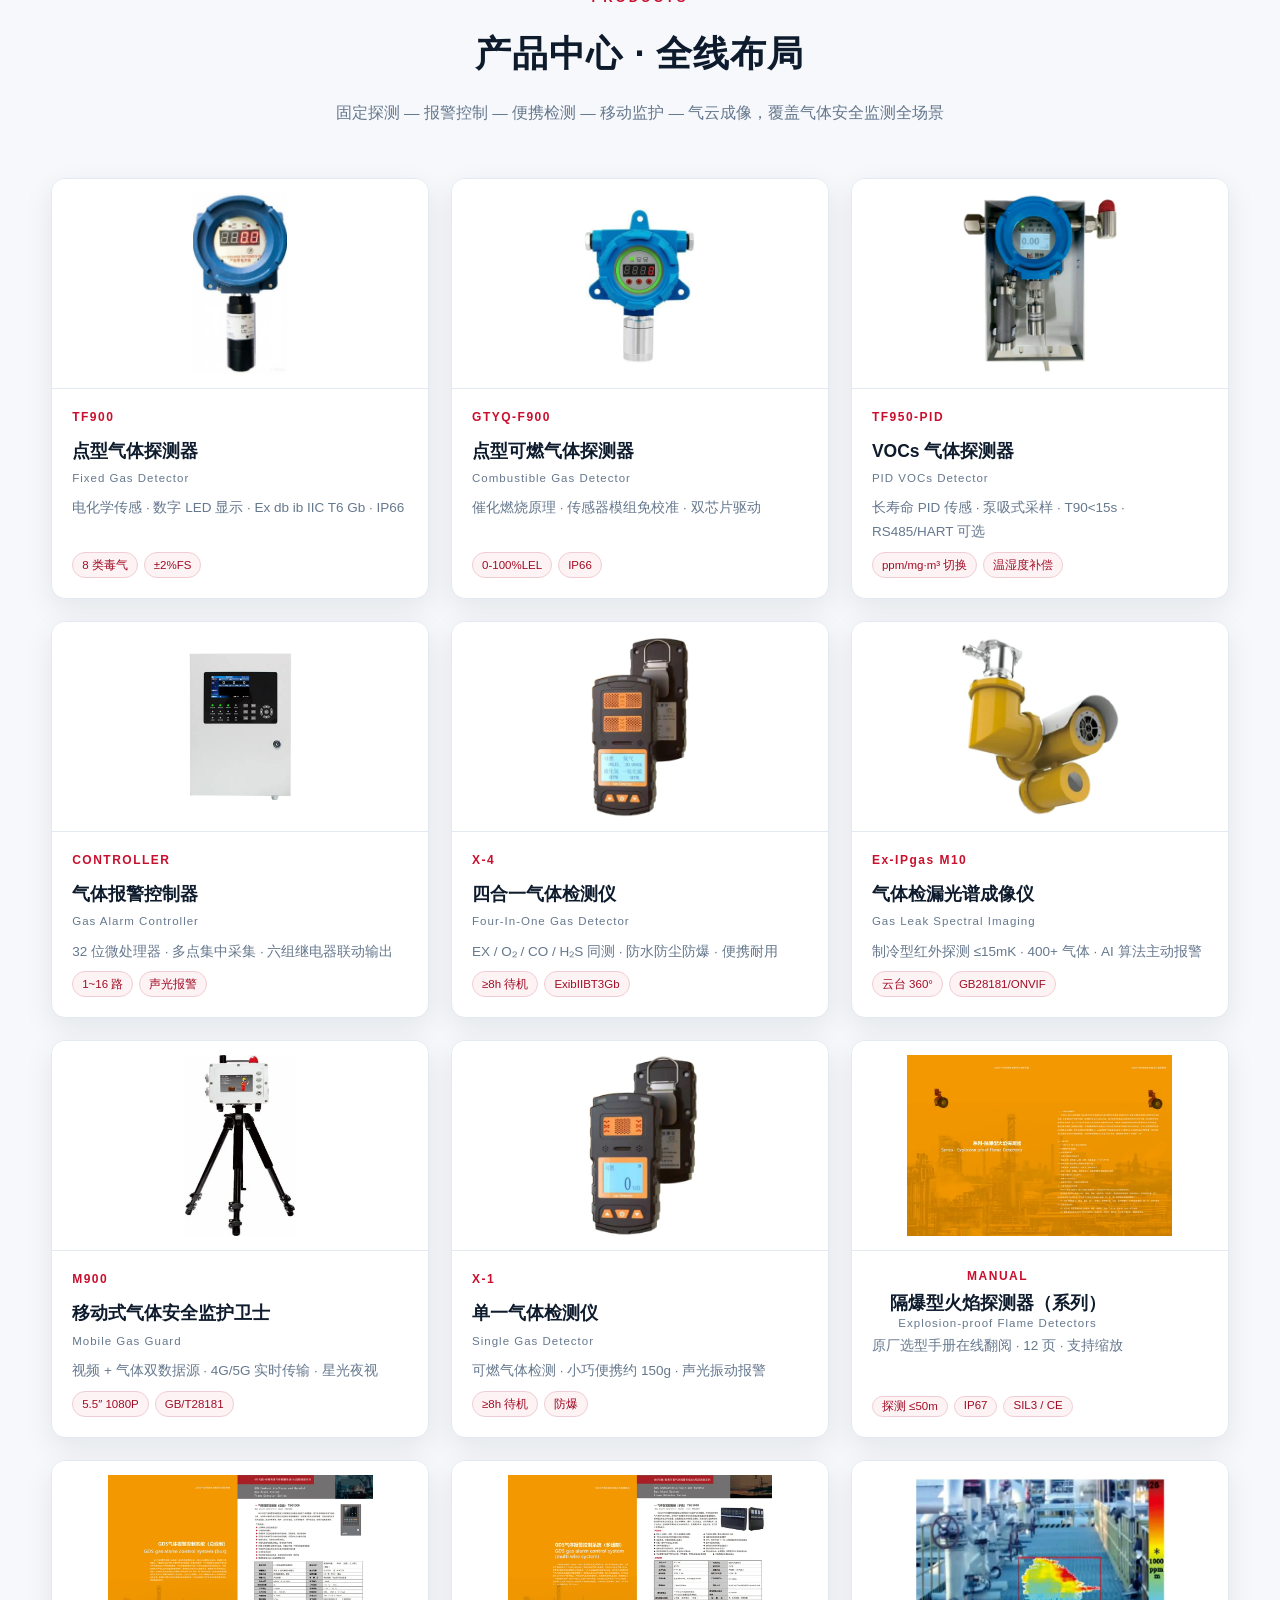
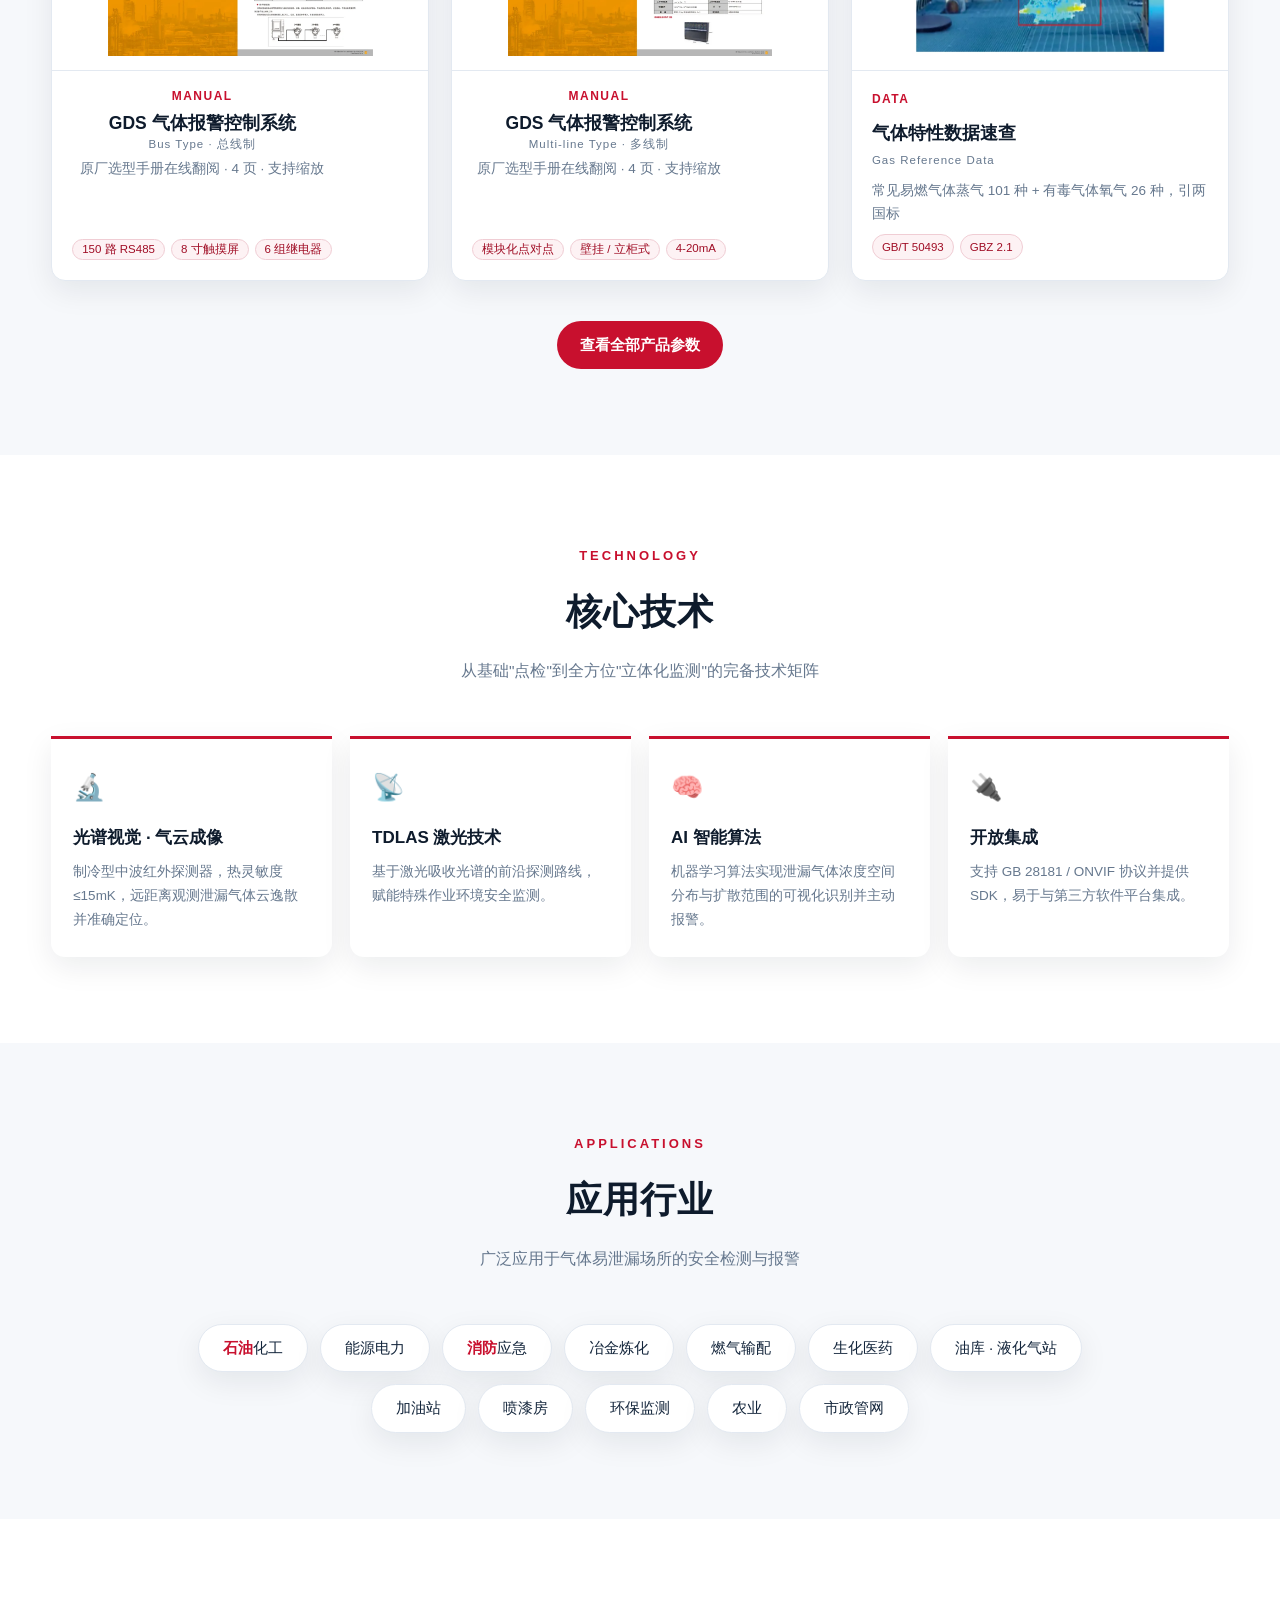
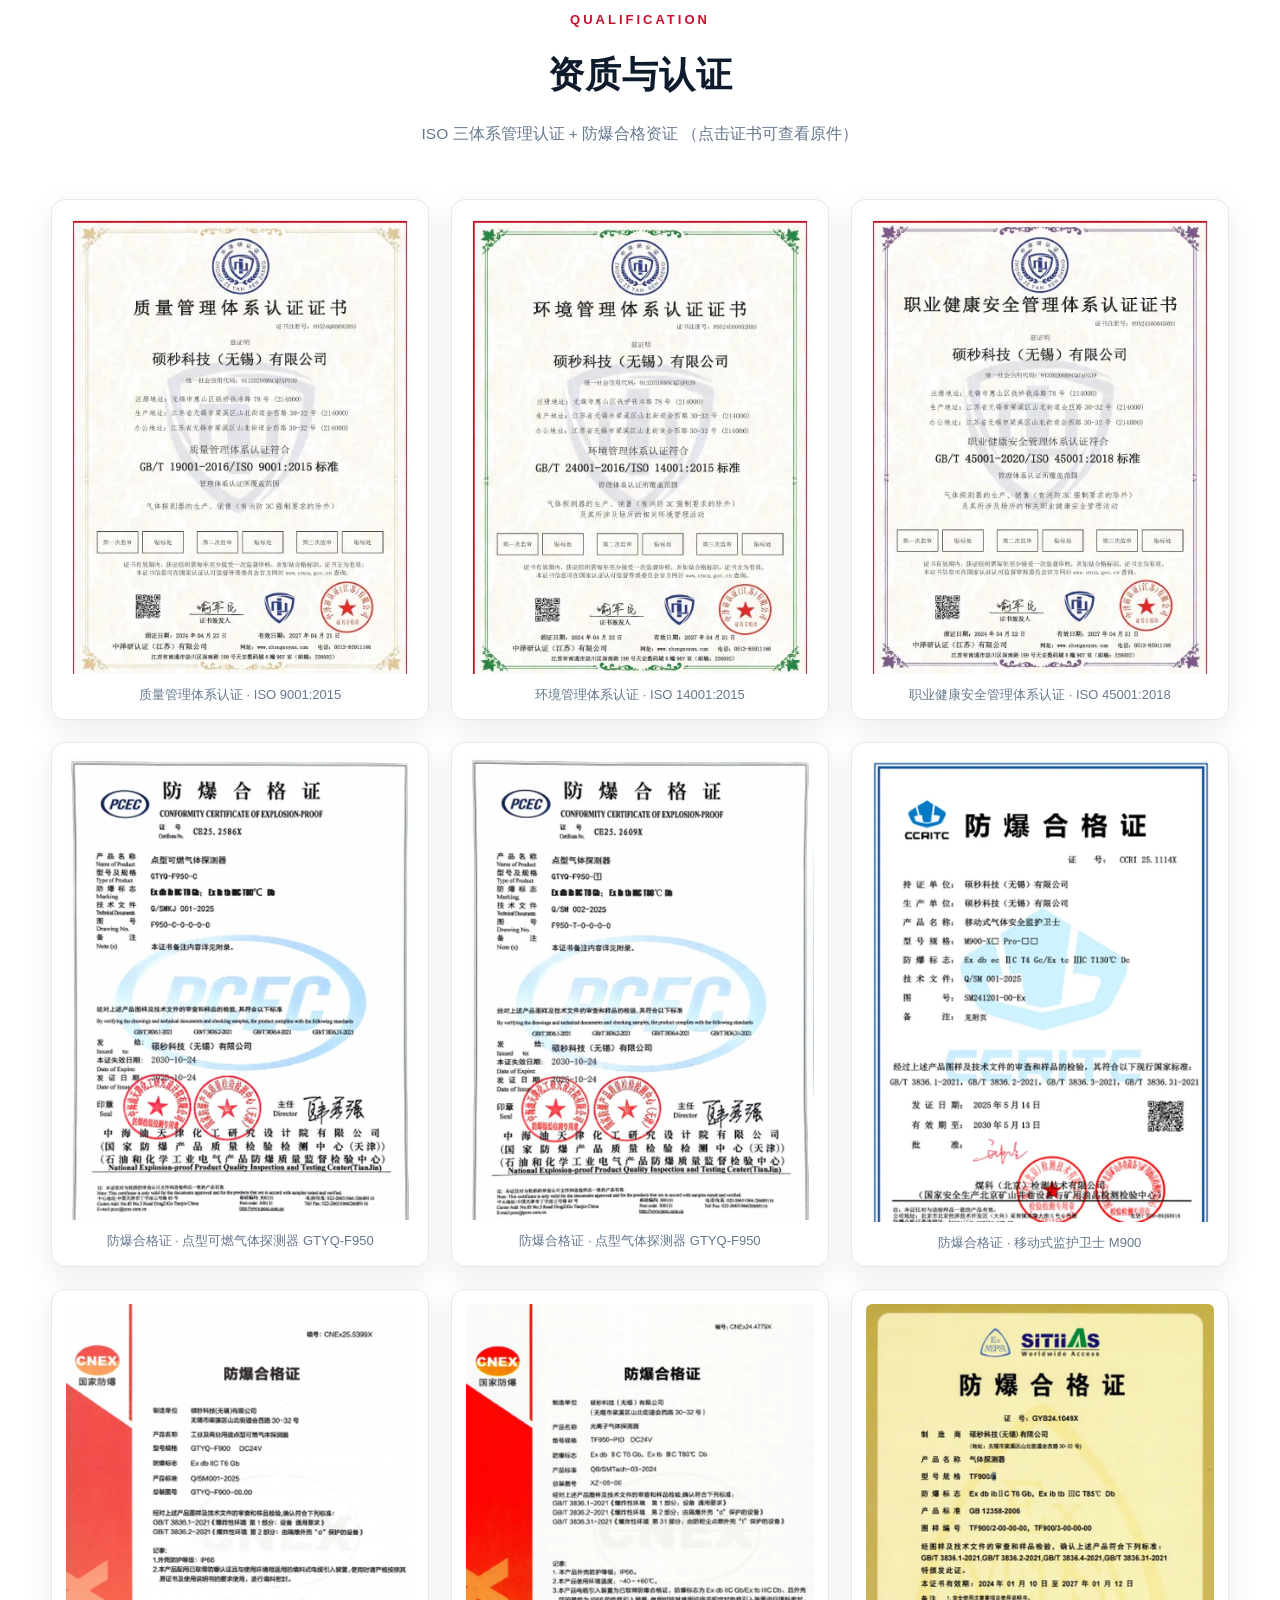
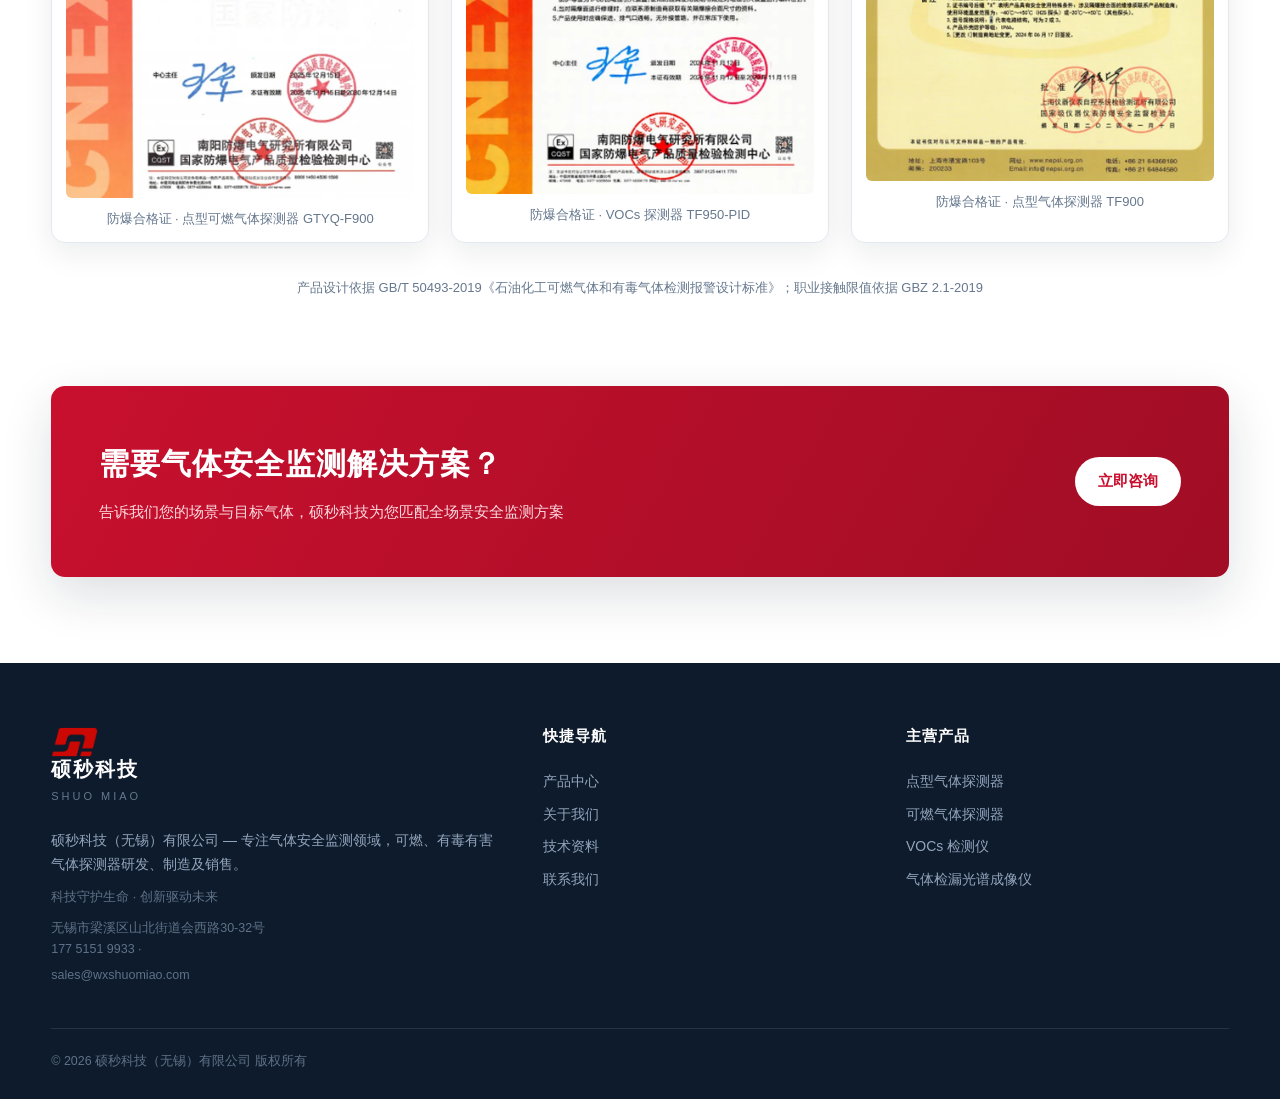
==== commit 7341c93f: "chore: Open CR一轮——15孤儿图清除(~1.1MB)+15条CSS死规则+toggle死码+对比度/JSON-LD/死链全检通过（admin5 0825） Co-Authored-By:" ====
--- a/index.html
+++ b/index.html
@@ -21,7 +21,7 @@
 <link rel="prefetch" href="products.html">
 <link rel="prefetch" href="data.html">
 <link rel="prefetch" href="contact.html">
-<link rel="stylesheet" href="assets/css/style.min.css?v=20260825w">
+<link rel="stylesheet" href="assets/css/style.min.css?v=20260825z">
 <script type="application/ld+json">
 {"@context":"https://schema.org","@type":"Organization","name":"硕秒科技（无锡）有限公司","alternateName":"SHUO MIAO Technology","slogan":"科技守护生命 创新驱动未来","url":"https://shuomiao.growclaw.top/","logo":"https://shuomiao.growclaw.top/assets/img/logo-lockup.webp?v=20260822c","description":"专注气体安全监测领域，可燃、有毒有害气体探测器研发、制造及销售，深耕TDLAS激光技术与光谱视觉气云成像技术。","address":{"@type":"PostalAddress","streetAddress":"梁溪区山北街道会西路30-32号","addressLocality":"无锡市","addressRegion":"江苏省","addressCountry":"CN"},"telephone":"+86-177-5151-9933","email":"sales@wxshuomiao.com","knowsAbout":["气体探测器","气体报警控制器","VOCs检测","气体检漏光谱成像","TDLAS","工业安全监测"]}
 </script>
@@ -266,7 +266,7 @@
 </footer>
 
 <button class="to-top" aria-label="回到顶部">↑</button>
-<script src="assets/js/main.min.js?v=20260825y" defer></script>
+<script src="assets/js/main.min.js?v=20260825z" defer></script>
 <div class="fb-modal" id="fbm-gas" hidden><div class="fb-mask" data-close></div><div class="fb-modal-body"><button class="fb-close" type="button" data-close aria-label="关闭手册">×</button>
   <div class="flipbook" style="--fb-r:880/1202">
     <div class="fb-viewport" role="button" tabindex="0" aria-label="隔爆型火焰探测器（系列）手册，点击左右或方向键翻页">
--- a/assets/css/style.min.css
+++ b/assets/css/style.min.css
@@ -1 +1 @@
-@view-transition{navigation:auto}:root{--red:#C8102E;--red-dark:#A00D25;--red-soft:#FDF2F4;--ink:#0E1B2C;--ink-2:#14263C;--body:#2A3A4F;--muted:#66788E;--line:#E3E9F1;--bg:#FFFFFF;--bg-alt:#F6F8FB;--radius:14px;--shadow:0 10px 30px rgba(14,27,44,.08);--shadow-lg:0 18px 50px rgba(14,27,44,.14);--font:-apple-system,BlinkMacSystemFont,"PingFang SC","HarmonyOS Sans SC","Microsoft YaHei","Source Han Sans SC",sans-serif;}*{margin:0;padding:0;box-sizing:border-box}html{scroll-behavior:smooth;-webkit-text-size-adjust:100%}body{font-family:var(--font);color:var(--body);background:var(--bg);line-height:1.75;font-size:16px}img{max-width:100%;display:block}a{color:inherit;text-decoration:none}.container{width:min(1180px,92%);margin:0 auto}section[id]{scroll-margin-top:76px}.product-section[id]{scroll-margin-top:140px}.site-head{position:sticky;top:0;z-index:100;background:rgba(255,255,255,.96);-webkit-backdrop-filter:blur(8px);backdrop-filter:blur(8px);border-bottom:1px solid var(--line)}.head-bar{display:flex;align-items:center;justify-content:space-between;height:68px}.logo{display:flex;align-items:center;gap:10px}.logo-mark{width:38px;height:38px;flex:0 0 38px}.logo-text .cn{font-size:20px;font-weight:800;color:var(--ink);letter-spacing:2px;line-height:1.2}.logo-text .en{font-size:11px;color:var(--muted);letter-spacing:3px;line-height:1.2}.nav{display:flex;align-items:center;gap:28px}.nav a{font-size:15px;color:var(--body);font-weight:500;padding:6px 2px;border-bottom:2px solid transparent;transition:.2s}.nav a:hover,.nav a.active{color:var(--red);border-bottom-color:var(--red)}.btn{display:inline-flex;align-items:center;justify-content:center;gap:8px;padding:10px 22px;border-radius:999px;font-size:15px;font-weight:600;cursor:pointer;border:1px solid transparent;transition:.2s}.btn-red{background:var(--red);color:#fff}.btn-red:hover{background:var(--red-dark);transform:translateY(-1px)}.btn-ghost{border-color:var(--ink);color:var(--ink)}.btn-ghost:hover{background:var(--ink);color:#fff}.head-cta{display:inline-flex}.nav-drop{position:relative}.nav-menu{position:absolute;top:100%;left:50%;transform:translateX(-50%) translateY(8px);min-width:176px;background:#fff;border:1px solid var(--line);border-radius:12px;box-shadow:var(--shadow-lg);padding:8px;opacity:0;visibility:hidden;transition:opacity .18s,transform .18s,visibility .18s;z-index:130}.nav-drop:hover .nav-menu,.nav-drop:focus-within .nav-menu{opacity:1;visibility:visible;transform:translateX(-50%) translateY(2px)}.nav-menu a{display:block;padding:9px 14px;font-size:14px;text-align:center;border-bottom:0!important;border-radius:8px;white-space:nowrap}.nav-menu a:hover{background:var(--red-soft);color:var(--red)!important;border-bottom-color:transparent!important}.nav-toggle{display:none;background:none;border:0;cursor:pointer;padding:8px}.nav-toggle span{display:block;width:22px;height:2px;background:var(--ink);margin:5px 0;transition:.25s}.nav-toggle.open span:nth-child(1){transform:translateY(7px) rotate(45deg)}.nav-toggle.open span:nth-child(2){opacity:0}.nav-toggle.open span:nth-child(3){transform:translateY(-7px) rotate(-45deg)}.nav-close-wrap{display:none}.hero{background:linear-gradient(160deg,var(--ink) 0%,var(--ink-2) 55%,#1D3A5F 100%);color:#fff;overflow:hidden;position:relative}.hero::after{content:"";position:absolute;inset:auto -10% -60% -10%;height:70%;background:radial-gradient(50% 60% at 50% 0,rgba(200,16,46,.28),transparent 70%);pointer-events:none}.hero-grid{display:grid;grid-template-columns:1.15fr .85fr;gap:48px;align-items:center;padding:84px 0 70px;position:relative;z-index:1}.badge{display:inline-flex;align-items:center;gap:8px;font-size:13px;letter-spacing:2px;color:#FFD9DF;background:rgba(200,16,46,.18);border:1px solid rgba(200,16,46,.45);padding:7px 16px;border-radius:999px;margin-bottom:22px}.hero h1{font-size:clamp(30px,4.2vw,52px);font-weight:800;line-height:1.28;letter-spacing:1px}.hero h1 em{font-style:normal;color:#FF5A73}.hero .sub{margin:22px 0 8px;font-size:17px;color:#C6D2E2;max-width:34em}.hero .sub b{color:#fff}.hero-actions{display:flex;gap:14px;margin-top:30px;flex-wrap:wrap}.btn-light{background:#fff;color:var(--ink)}.btn-light:hover{background:#FFE9ED}.btn-line{border-color:rgba(255,255,255,.5);color:#fff}.btn-line:hover{background:rgba(255,255,255,.12)}.hero-visual{position:relative}.hero-visual .frame{border-radius:var(--radius);overflow:hidden;box-shadow:var(--shadow-lg);border:1px solid rgba(255,255,255,.16)}.hero-visual img{width:100%;height:520px;object-fit:cover;object-position:center 30%}.hero-carousel{position:relative;height:520px;background:#fff}.hc-link{display:block;position:absolute;inset:0;cursor:pointer;opacity:0;pointer-events:none;transition:opacity .7s ease}.hc-link.on{opacity:1;pointer-events:auto}.hero-carousel .hc-slide{position:absolute;inset:0;width:100%;height:100%;object-fit:contain;opacity:1;transition:none}.hero-carousel .hc-slide.on{opacity:1}.hc-dots{position:absolute;right:16px;bottom:14px;display:flex;gap:7px;z-index:3}.hc-dots button{display:block;width:20px;height:4px;padding:0;border:0;border-radius:2px;background:rgba(14,27,44,.22);cursor:pointer;transition:.3s}.hc-dots button.on{background:var(--red)}.hero-visual::before{content:"";position:absolute;inset:-14px auto auto -14px;width:56%;height:56%;border:2px solid rgba(200,16,46,.5);border-radius:var(--radius);z-index:0}.hero-tag{position:absolute;left:18px;bottom:18px;background:rgba(14,27,44,.78);-webkit-backdrop-filter:blur(4px);backdrop-filter:blur(4px);color:#fff;font-size:13px;padding:8px 14px;border-radius:8px;border:1px solid rgba(255,255,255,.2)}.stats.reveal .stat{animation:statReveal .5s ease both}.stat:nth-child(2){animation-delay:.08s}.stat:nth-child(3){animation-delay:.16s}.stat:nth-child(4){animation-delay:.24s}@keyframes statReveal{from{opacity:0;transform:translateY(10px)}to{opacity:1;transform:none}}@media (prefers-reduced-motion:reduce){.stats.reveal .stat{animation:none}}.stats{display:grid;grid-template-columns:repeat(4,1fr);gap:1px;background:rgba(255,255,255,.14);border:1px solid rgba(255,255,255,.14);border-radius:var(--radius);overflow:hidden;margin-top:34px}.stat{background:rgba(255,255,255,.05);padding:16px 10px;display:flex;align-items:center;justify-content:center;gap:8px;min-height:72px;text-align:center}.stat b{font-size:clamp(20px,2.2vw,26px);color:#fff;font-weight:800;line-height:1}.stat b i{font-style:normal;color:#FF5A73}.stat span{font-size:14px;color:#C6D2E2;letter-spacing:.5px}.trust{background:var(--ink);color:#8FA1B8;padding:16px 0}.trust .container{display:flex;flex-wrap:wrap;gap:10px 34px;justify-content:center;font-size:13.5px;letter-spacing:1px}.trust b{color:#D7E1EE;font-weight:600}.section{padding:86px 0}.section.alt{background:var(--bg-alt)}.section-head{text-align:center;max-width:720px;margin:0 auto 52px}.kicker{display:inline-block;font-size:13px;font-weight:700;letter-spacing:3px;color:var(--red);text-transform:uppercase;margin-bottom:12px}.section-head h2{font-size:clamp(24px,3vw,36px);color:var(--ink);font-weight:800;letter-spacing:1px}.section-head p{margin-top:14px;color:var(--muted);font-size:15.5px}.about-grid{display:grid;grid-template-columns:1.2fr .8fr;gap:44px;align-items:start}.about-grid .lead{font-size:17px;color:var(--ink-2)}.about-grid p{margin:0 0 16px}.about-grid p b{color:var(--red)}.mission-card{background:linear-gradient(150deg,var(--ink),var(--ink-2));color:#fff;border-radius:var(--radius);padding:34px 30px;box-shadow:var(--shadow-lg);position:relative;overflow:hidden}.mission-card::after{content:"";position:absolute;right:-40px;top:-40px;width:140px;height:140px;border-radius:50%;background:rgba(200,16,46,.25)}.mission-card h3{font-size:20px;margin-bottom:14px;letter-spacing:2px}.mission-card .m{font-size:26px;font-weight:800;color:#FF5A73;line-height:1.5;margin-bottom:14px}.mission-card p{color:#C6D2E2;font-size:14.5px}.mission-list{margin-top:20px;display:grid;gap:10px}.mission-list .mi{display:flex;gap:10px;font-size:14.5px;color:#D7E1EE}.mission-list .mi::before{content:"◆";color:var(--red);font-size:11px;line-height:24px}.cat-grid{display:grid;grid-template-columns:repeat(5,1fr);gap:14px;margin-bottom:54px}.cat{background:#fff;border:1px solid var(--line);border-radius:var(--radius);padding:22px;transition:.2s;box-shadow:var(--shadow)}.cat:hover{transform:translateY(-4px);box-shadow:var(--shadow-lg);border-color:#EAB6C0}.cat .no{font-size:13px;color:var(--red);font-weight:700;letter-spacing:2px}.cat h3{font-size:17px;color:var(--ink);margin:6px 0 6px;font-weight:700}.cat p{font-size:13.5px;color:var(--muted);line-height:1.6}.prod-grid{display:grid;grid-template-columns:repeat(3,1fr);gap:22px}.prod-grid .prod-card.expandable{display:none}.prod-grid.expanded .prod-card.expandable{display:flex}.prod-more{text-align:center;margin-top:30px}.prod-toggle{background:none;border:0;cursor:pointer;font:inherit;font-size:15px}.prod-card{background:#fff;border:1px solid var(--line);border-radius:var(--radius);overflow:hidden;display:flex;flex-direction:column;transition:.2s;box-shadow:var(--shadow)}.prod-card:hover{transform:translateY(-5px);box-shadow:var(--shadow-lg)}.prod-card .ph{background:#fff;border-bottom:1px solid var(--line);height:210px;display:flex;align-items:center;justify-content:center;padding:14px}.prod-card .ph img{max-height:100%;max-width:100%;object-fit:contain}.prod-card .bd{padding:18px 20px 20px;display:flex;flex-direction:column;gap:8px;flex:1}.prod-card .model{font-size:12px;color:var(--red);font-weight:700;letter-spacing:1.5px}.prod-card h3{font-size:17.5px;color:var(--ink);font-weight:700}.prod-card h3 .en{display:block;font-size:11.5px;color:var(--muted);font-weight:500;letter-spacing:1px;margin-top:2px}.prod-card p{font-size:13.5px;color:var(--muted);flex:1}.tags{display:flex;flex-wrap:wrap;gap:6px}.tag{font-size:11.5px;color:var(--red-dark);background:var(--red-soft);border:1px solid #F0CDD4;padding:2px 9px;border-radius:999px}.more-link{display:inline-flex;align-items:center;gap:6px;margin-top:34px;font-weight:600;color:var(--red)}.more-link:hover{gap:10px}.tech-grid{display:grid;grid-template-columns:repeat(4,1fr);gap:18px}.tech{background:#fff;border-top:3px solid var(--red);border-radius:0 0 var(--radius) var(--radius);padding:26px 22px;box-shadow:var(--shadow)}.tech h3{font-size:17px;color:var(--ink);font-weight:700;margin-bottom:8px}.tech p{font-size:13.5px;color:var(--muted)}.tech .ico{font-size:26px;margin-bottom:12px;display:block}.chips{display:flex;flex-wrap:wrap;gap:12px;justify-content:center;max-width:900px;margin:0 auto}.chip{background:#fff;border:1px solid var(--line);border-radius:999px;padding:10px 24px;font-size:15px;color:var(--ink-2);font-weight:500;box-shadow:var(--shadow)}.chip b{color:var(--red)}.cert-wall{display:grid;grid-template-columns:repeat(3,1fr);gap:22px}.cert-photo{display:flex;flex-direction:column;background:#fff;border:1px solid var(--line);border-radius:var(--radius);padding:14px 14px 12px;box-shadow:var(--shadow);transition:.2s}.cert-photo:hover{transform:translateY(-4px);box-shadow:var(--shadow-lg);border-color:#EAB6C0}.cert-photo img{width:100%;height:auto;object-fit:contain;border-radius:6px}.cert-cap{text-align:center;font-size:13px;color:var(--muted);margin-top:10px}.cert-note{text-align:center;font-size:13px;color:var(--muted);margin-top:34px}.cta-band{background:linear-gradient(120deg,var(--red),var(--red-dark));color:#fff;border-radius:var(--radius);padding:52px 48px;display:flex;align-items:center;justify-content:space-between;gap:26px;flex-wrap:wrap;box-shadow:var(--shadow-lg)}.cta-band h2{font-size:clamp(20px,2.6vw,30px);font-weight:800;letter-spacing:1px}.cta-band p{color:#FFD9DF;margin-top:8px;font-size:15px}.btn-white{background:#fff;color:var(--red)}.btn-white:hover{background:#FFE9ED;transform:translateY(-1px)}.site-foot{background:var(--ink);color:#93A5BC;padding:60px 0 26px;font-size:14px}.foot-grid{display:grid;grid-template-columns:1.4fr 1fr 1fr;gap:40px;padding-bottom:38px;border-bottom:1px solid rgba(255,255,255,.1)}.site-foot .logo-text .cn{color:#fff}.foot-grid h4{color:#fff;font-size:15px;margin-bottom:16px;letter-spacing:1px}.foot-grid a{display:block;padding:4px 0}.foot-grid a:hover{color:#fff}.foot-note{font-size:12.5px;color:#5F7288;margin-top:10px;line-height:1.7}.foot-bottom{display:flex;justify-content:space-between;gap:12px;flex-wrap:wrap;padding-top:22px;font-size:12.5px;color:#5F7288}.page-hero{background:linear-gradient(160deg,var(--ink),var(--ink-2));color:#fff;padding:58px 0}.page-hero h1{font-size:clamp(26px,3.4vw,40px);font-weight:800;letter-spacing:1px}.page-hero .crumb{font-size:13.5px;color:#AAB8CB;margin-bottom:12px}.page-hero .crumb a:hover{color:#fff}.page-hero p{margin-top:12px;color:#C6D2E2;max-width:46em}.product-section{padding:64px 0;border-bottom:1px solid var(--line)}.product-section.alt{background:var(--bg-alt)}.ps-grid{display:grid;grid-template-columns:.9fr 1.1fr;gap:44px;align-items:start}.ps-grid>div{min-width:0}.ps-visual{position:sticky;top:96px;min-width:0}.ps-visual .frame{background:#fff;border:1px solid var(--line);border-radius:var(--radius);padding:22px;box-shadow:var(--shadow);display:flex;align-items:center;justify-content:center;min-height:320px}.ps-visual img{max-height:380px;max-width:100%;object-fit:contain}.pc-carousel{position:relative;width:100%;min-width:0;max-width:100%;aspect-ratio:4/3}.pc-carousel .pc-slide{display:block;position:absolute;inset:0;width:100%;height:100%;max-height:none;object-fit:contain;opacity:0;transition:opacity .6s ease;pointer-events:none}.pc-carousel .pc-slide.on{opacity:1;pointer-events:auto}.pc-dots{position:absolute;right:12px;bottom:10px;display:flex;gap:6px;z-index:3}.pc-dots button{display:block;width:18px;height:4px;padding:0;border:0;border-radius:2px;background:rgba(14,27,44,.22);cursor:pointer;transition:.3s}.pc-dots button.on{background:var(--red)}.ps-visual figcaption{margin-top:12px;font-size:12.5px;color:var(--muted);text-align:center}.ps-head .model{font-size:14px;color:var(--red);font-weight:800;letter-spacing:2px}.ps-head h2{font-size:clamp(22px,2.6vw,32px);color:var(--ink);font-weight:800;margin:4px 0 2px}.ps-head .en{font-size:13px;color:var(--muted);letter-spacing:1px}.ps-feats{margin:18px 0 6px;display:grid;gap:8px;list-style:none}.ps-feats li{position:relative;padding-left:20px;font-size:14.5px}.ps-feats li::before{content:"▸";position:absolute;left:0;color:var(--red)}.table-wrap{overflow-x:auto;background:#fff;border:1px solid var(--line);border-radius:var(--radius);box-shadow:var(--shadow);margin-top:20px}table.spec{width:100%;border-collapse:collapse;font-size:14px;min-width:480px}table.spec caption{caption-side:top;text-align:left;font-weight:700;color:var(--ink);padding:14px 18px 4px;font-size:15px;background:#fff}table.spec th,table.spec td{padding:10px 18px;border-bottom:1px solid var(--line);text-align:left;vertical-align:top}table.spec th{width:130px;color:var(--muted);font-weight:500;background:#FAFBFD}table.spec tr:last-child td{border-bottom:0}table.data{width:100%;border-collapse:collapse;font-size:13px;min-width:760px}table.data th{background:var(--ink);color:#fff;font-weight:600;padding:10px 12px;white-space:nowrap;position:sticky;top:0}table.data td{padding:8px 12px;border-bottom:1px solid var(--line);white-space:nowrap;color:var(--body)}table.data tr:nth-child(even) td{background:#FAFBFD}table.data td:first-child{color:var(--muted)}.data-tools{display:flex;gap:14px;align-items:center;flex-wrap:wrap;margin:0 0 16px}.filter-input{flex:1;min-width:240px;padding:11px 18px;border:1px solid var(--line);border-radius:999px;font-size:14px;font-family:var(--font);outline:none;transition:.2s}.filter-input:focus{border-color:var(--red);box-shadow:0 0 0 3px rgba(200,16,46,.1)}.count-hint{font-size:13px;color:var(--muted)}.data-note{margin-top:18px;font-size:13px;color:var(--muted);background:var(--red-soft);border:1px solid #F0CDD4;border-radius:10px;padding:14px 18px;line-height:1.8}.data-note b{color:var(--red-dark)}@media (min-width:861px){.hero-grid{padding:48px 0 38px}.hero-visual img{height:400px}.hero-carousel{height:400px}.badge{margin-bottom:14px}.hero .sub{margin:14px 0 6px}.hero-actions{margin-top:20px}}.series-bar{display:flex;align-items:center;gap:16px;padding:28px 0 8px}.series-bar .s-no{font-size:30px;font-weight:800;color:rgba(200,16,46,.28);letter-spacing:1px;line-height:1}.series-bar h2{font-size:21px;color:var(--ink);font-weight:800;letter-spacing:1px}.series-bar p{font-size:13px;color:var(--muted);margin-top:2px}.prod-jump .j-sep{flex:0 0 1px;height:18px;background:var(--line);align-self:center;margin:0 6px}.fb-covers{display:grid;grid-template-columns:repeat(3,1fr);gap:24px;margin-top:26px}.fb-cover{background:#fff;border:1px solid var(--line);border-radius:var(--radius);padding:18px 16px 16px;cursor:pointer;box-shadow:var(--shadow);transition:.2s;display:flex;flex-direction:column;gap:12px;align-items:center;font:inherit}.fb-cover:hover{transform:translateY(-4px);box-shadow:var(--shadow-lg);border-color:#EAB6C0}.fb-cover-img{display:flex;justify-content:center;align-items:center;height:250px;width:100%}.fb-cover-img img{max-height:100%;max-width:100%;object-fit:contain;box-shadow:0 6px 18px rgba(14,27,44,.14);border-radius:6px}.fb-cover-t{font-size:15.5px;font-weight:700;color:var(--ink);text-align:center;display:flex;flex-direction:column;gap:4px}.fb-cover-t small{font-size:12px;color:var(--muted);font-weight:500}.fb-cover::after{content:'点击翻阅';font-size:11.5px;color:var(--red);letter-spacing:2px}.fb-modal{position:fixed;inset:0;z-index:300;display:flex;align-items:center;justify-content:center;padding:0}.fb-modal[hidden]{display:none}.fb-mask{position:absolute;inset:0;background:rgba(9,17,28,.92)}.fb-modal-body{position:relative;width:100vw;height:100vh;height:100dvh;display:flex;align-items:center;justify-content:center;z-index:1}.fb-modal-body .flipbook{width:100%;height:100%;max-width:none;margin:0;display:flex;align-items:center;justify-content:center}.fb-modal-body .fb-viewport{max-height:none;height:100%;cursor:zoom-in}.fb-modal-body .fb-viewport.zoomed{cursor:grab}.fb-modal-body .fb-pages{aspect-ratio:880/1202;height:min(100dvh,135vw);width:auto;transform-origin:center center;transition:transform .12s ease-out}.fb-close{position:absolute;top:12px;right:14px;width:40px;height:40px;border-radius:50%;border:1px solid rgba(255,255,255,.4);background:rgba(20,32,48,.68);color:#fff;font-size:22px;line-height:1;cursor:pointer;z-index:6}.fb-close:hover{background:var(--red);border-color:var(--red)}.fb-modal-body .fb-ctrl{position:absolute;right:16px;bottom:14px;margin:0;display:flex;gap:10px;align-items:center;background:rgba(20,32,48,.72);-webkit-backdrop-filter:blur(4px);backdrop-filter:blur(4px);border-radius:999px;padding:7px 16px;z-index:5}.fb-modal-body .fb-num{color:#fff}.fb-modal-body .fb-btn{background:rgba(255,255,255,.14);border-color:rgba(255,255,255,.3);color:#fff}.fb-modal-body .fb-btn:hover:not(:disabled){background:var(--red);color:#fff}.fb-zoom{font-size:12px;color:#fff;min-width:36px;text-align:center;letter-spacing:.5px}@media (max-width:860px){.fb-covers{grid-template-columns:1fr}.fb-cover-img{height:220px}}.fb-cover:focus-visible,.manual-card:focus-visible,.fb-close:focus-visible,.fb-btn:focus-visible{outline:2px solid var(--red);outline-offset:2px}.fb-slot{scroll-margin-top:140px}.fb-slot+.fb-cover:focus-visible,.manual-card:focus-visible,.fb-close:focus-visible,.fb-btn:focus-visible{outline:2px solid var(--red);outline-offset:2px}.fb-slot{margin-top:38px}.flipbook{margin:8px auto 30px;max-width:560px}.fb-viewport{position:relative;border-radius:var(--radius);overflow:hidden;box-shadow:var(--shadow-lg);border:1px solid var(--line);background:#fff;cursor:pointer;outline:none}.fb-pages{position:relative;aspect-ratio:var(--fb-r,880/1202)}.fb-page{position:absolute;inset:0;margin:0;opacity:0;transform:translateX(5%);transition:opacity .4s ease,transform .4s ease;pointer-events:none}.fb-page.on{opacity:1;transform:none}.fb-page img{width:100%;height:100%;object-fit:contain;display:block;background:#fff}.fb-page figcaption{position:absolute;left:0;right:0;bottom:0;background:linear-gradient(transparent,rgba(14,27,44,.82));color:#fff;font-size:12.5px;padding:30px 14px 10px;text-align:center;letter-spacing:.5px}.fb-hint{display:inline-block;margin-left:10px;background:var(--red);border-radius:999px;padding:2px 12px;font-size:11.5px;letter-spacing:1px}.fb-ctrl{display:flex;align-items:center;justify-content:center;gap:16px;margin-top:12px}.fb-num{font-size:13.5px;color:var(--muted)}.fb-num b{color:var(--red);font-size:15px}.fb-btn{width:40px;height:40px;border-radius:50%;border:1px solid var(--line);background:#fff;font-size:19px;line-height:1;cursor:pointer;color:var(--ink);transition:.15s}.fb-btn:hover:not(:disabled){background:var(--red);color:#fff;border-color:var(--red)}.fb-btn:disabled{opacity:.35;cursor:default}.prod-jump{position:sticky;top:68px;z-index:90;background:rgba(255,255,255,.96);-webkit-backdrop-filter:blur(8px);backdrop-filter:blur(8px);border-bottom:1px solid var(--line)}.prod-jump .inner{display:flex;gap:10px;overflow-x:auto;padding:10px 4%;-webkit-overflow-scrolling:touch;scrollbar-width:none}.prod-jump .inner::-webkit-scrollbar{display:none}.prod-jump a{flex:0 0 auto;display:inline-flex;align-items:center;height:40px;padding:0 16px;font-size:13px;font-weight:600;white-space:nowrap;color:var(--body);background:var(--bg-alt);border:1px solid var(--line);border-radius:999px;transition:.15s}.prod-jump a:hover{color:var(--red);border-color:#EAB6C0}.prod-jump a.active{background:var(--red);border-color:var(--red);color:#fff}.contact-grid{display:grid;grid-template-columns:1fr 1fr;gap:40px;align-items:start}.info-card{background:#fff;border:1px solid var(--line);border-radius:var(--radius);box-shadow:var(--shadow);overflow:hidden}.info-row{display:flex;gap:16px;padding:22px 26px;border-bottom:1px solid var(--line)}.info-row:last-child{border-bottom:0}.info-row .ico{width:42px;height:42px;flex:0 0 42px;border-radius:10px;background:var(--red-soft);color:var(--red);display:flex;align-items:center;justify-content:center;font-size:18px}.info-row h3{font-size:15px;color:var(--ink)}.info-row p{font-size:14px;color:var(--muted);margin-top:2px}.pending{display:inline-block;font-size:11.5px;color:#9A6B00;background:#FFF7E0;border:1px solid #F0E0B0;padding:1px 8px;border-radius:999px;margin-left:6px;vertical-align:1px}.to-top{position:fixed;right:22px;bottom:26px;width:44px;height:44px;border-radius:50%;background:var(--red);color:#fff;border:0;font-size:18px;cursor:pointer;box-shadow:var(--shadow-lg);opacity:0;visibility:hidden;transition:.25s;z-index:90}.to-top.show{opacity:1;visibility:visible}.to-top:hover{background:var(--red-dark)}@media (max-width:1020px){.cat-grid,.tech-grid{grid-template-columns:repeat(2,1fr)}.prod-grid{grid-template-columns:repeat(2,1fr)}.cert-wall{grid-template-columns:repeat(2,1fr)}.foot-grid{grid-template-columns:1fr 1fr}.ps-grid{grid-template-columns:1fr}.ps-visual{position:static}.ps-visual .frame{min-height:240px}.ps-visual img{max-height:300px}}@media (max-width:860px){.nav{position:fixed;inset:68px 0 auto 0;background:#fff;flex-direction:column;align-items:stretch;gap:0;padding:10px 5% 20px;border-bottom:1px solid var(--line);box-shadow:var(--shadow-lg);display:flex;visibility:hidden;opacity:0;transform:translateY(-10px);transition:opacity .22s,transform .22s,visibility .22s;pointer-events:none}.nav.open{visibility:visible;opacity:1;transform:none;pointer-events:auto}.nav a{padding:13px 4px;border-bottom:1px solid var(--line);font-size:16px}.nav-menu{position:static;transform:none;opacity:1;visibility:visible;box-shadow:none;border:0;border-radius:0;padding:0 0 6px 20px;min-width:0;background:transparent}.nav-menu a{text-align:left;font-size:14.5px;color:var(--body)!important;padding:9px 4px}.nav-menu a:hover{background:transparent}.nav-toggle{display:block}.head-cta{display:none}.hero-grid{grid-template-columns:1fr;padding:56px 0 54px;gap:34px}.hero-visual img{height:320px}.hero-carousel{height:320px}.hc-dots button{width:16px}.stats{grid-template-columns:repeat(2,1fr)}.stat{gap:6px;padding:14px 8px}.stat span{font-size:12.5px}.about-grid,.contact-grid{grid-template-columns:1fr}.section{padding:60px 0}.cta-band{padding:38px 26px}}@media (max-width:600px){.prod-grid,.cat-grid,.tech-grid{grid-template-columns:1fr}.cert-wall{grid-template-columns:repeat(2,1fr);gap:12px}.cert-photo{padding:10px 10px 8px}.cert-cap{font-size:11.5px;margin-top:8px}.foot-grid{grid-template-columns:1fr}.hero h1{font-size:30px}.hero .sub{font-size:15px}.badge{letter-spacing:1px}.page-hero{padding:42px 0}.page-hero h1{font-size:26px}.product-section{padding:46px 0}.ps-grid{gap:26px}.ps-visual .frame{padding:14px;min-height:0}.ps-visual img{max-height:260px}.ps-visual figcaption{font-size:11.5px}.ps-feats li{font-size:13.5px}table.spec{min-width:0;font-size:13px}table.spec th{width:auto;white-space:nowrap}table.spec th,table.spec td{padding:9px 12px}}.logo-img{height:46px;width:auto;display:block}@media (max-width:600px){.logo-img{height:40px}}.logo-mark-img{height:30px;width:auto;display:block;flex:0 0 auto}@media (max-width:600px){.logo-mark-img{height:26px}}+@view-transition{navigation:auto}:root{--red:#C8102E;--red-dark:#A00D25;--red-soft:#FDF2F4;--ink:#0E1B2C;--ink-2:#14263C;--body:#2A3A4F;--muted:#66788E;--line:#E3E9F1;--bg:#FFFFFF;--bg-alt:#F6F8FB;--radius:14px;--shadow:0 10px 30px rgba(14,27,44,.08);--shadow-lg:0 18px 50px rgba(14,27,44,.14);--font:-apple-system,BlinkMacSystemFont,"PingFang SC","HarmonyOS Sans SC","Microsoft YaHei","Source Han Sans SC",sans-serif;}*{margin:0;padding:0;box-sizing:border-box}html{scroll-behavior:smooth;-webkit-text-size-adjust:100%}body{font-family:var(--font);color:var(--body);background:var(--bg);line-height:1.75;font-size:16px}img{max-width:100%;display:block}a{color:inherit;text-decoration:none}.container{width:min(1180px,92%);margin:0 auto}section[id]{scroll-margin-top:76px}.product-section[id]{scroll-margin-top:140px}.site-head{position:sticky;top:0;z-index:100;background:rgba(255,255,255,.96);-webkit-backdrop-filter:blur(8px);backdrop-filter:blur(8px);border-bottom:1px solid var(--line)}.head-bar{display:flex;align-items:center;justify-content:space-between;height:68px}.logo{display:flex;align-items:center;gap:10px}.logo-mark{width:38px;height:38px;flex:0 0 38px}.logo-text .cn{font-size:20px;font-weight:800;color:var(--ink);letter-spacing:2px;line-height:1.2}.logo-text .en{font-size:11px;color:var(--muted);letter-spacing:3px;line-height:1.2}.nav{display:flex;align-items:center;gap:28px}.nav a{font-size:15px;color:var(--body);font-weight:500;padding:6px 2px;border-bottom:2px solid transparent;transition:.2s}.nav a:hover,.nav a.active{color:var(--red);border-bottom-color:var(--red)}.btn{display:inline-flex;align-items:center;justify-content:center;gap:8px;padding:10px 22px;border-radius:999px;font-size:15px;font-weight:600;cursor:pointer;border:1px solid transparent;transition:.2s}.btn-red{background:var(--red);color:#fff}.btn-red:hover{background:var(--red-dark);transform:translateY(-1px)}.btn-ghost{border-color:var(--ink);color:var(--ink)}.btn-ghost:hover{background:var(--ink);color:#fff}.head-cta{display:inline-flex}.nav-toggle{display:none;background:none;border:0;cursor:pointer;padding:8px}.nav-toggle span{display:block;width:22px;height:2px;background:var(--ink);margin:5px 0;transition:.25s}.nav-toggle.open span:nth-child(1){transform:translateY(7px) rotate(45deg)}.nav-toggle.open span:nth-child(2){opacity:0}.nav-toggle.open span:nth-child(3){transform:translateY(-7px) rotate(-45deg)}.nav-close-wrap{display:none}.hero{background:linear-gradient(160deg,var(--ink) 0%,var(--ink-2) 55%,#1D3A5F 100%);color:#fff;overflow:hidden;position:relative}.hero::after{content:"";position:absolute;inset:auto -10% -60% -10%;height:70%;background:radial-gradient(50% 60% at 50% 0,rgba(200,16,46,.28),transparent 70%);pointer-events:none}.hero-grid{display:grid;grid-template-columns:1.15fr .85fr;gap:48px;align-items:center;padding:84px 0 70px;position:relative;z-index:1}.badge{display:inline-flex;align-items:center;gap:8px;font-size:13px;letter-spacing:2px;color:#FFD9DF;background:rgba(200,16,46,.18);border:1px solid rgba(200,16,46,.45);padding:7px 16px;border-radius:999px;margin-bottom:22px}.hero h1{font-size:clamp(30px,4.2vw,52px);font-weight:800;line-height:1.28;letter-spacing:1px}.hero h1 em{font-style:normal;color:#FF5A73}.hero .sub{margin:22px 0 8px;font-size:17px;color:#C6D2E2;max-width:34em}.hero .sub b{color:#fff}.hero-actions{display:flex;gap:14px;margin-top:30px;flex-wrap:wrap}.btn-light{background:#fff;color:var(--ink)}.btn-light:hover{background:#FFE9ED}.btn-line{border-color:rgba(255,255,255,.5);color:#fff}.btn-line:hover{background:rgba(255,255,255,.12)}.hero-visual{position:relative}.hero-visual .frame{border-radius:var(--radius);overflow:hidden;box-shadow:var(--shadow-lg);border:1px solid rgba(255,255,255,.16)}.hero-visual img{width:100%;height:520px;object-fit:cover;object-position:center 30%}.hero-carousel{position:relative;height:520px;background:#fff}.hc-link{display:block;position:absolute;inset:0;cursor:pointer;opacity:0;pointer-events:none;transition:opacity .7s ease}.hc-link.on{opacity:1;pointer-events:auto}.hero-carousel .hc-slide{position:absolute;inset:0;width:100%;height:100%;object-fit:contain;opacity:1;transition:none}.hc-dots button{display:block;width:20px;height:4px;padding:0;border:0;border-radius:2px;background:rgba(14,27,44,.22);cursor:pointer;transition:.3s}.hc-dots button.on{background:var(--red)}.hero-visual::before{content:"";position:absolute;inset:-14px auto auto -14px;width:56%;height:56%;border:2px solid rgba(200,16,46,.5);border-radius:var(--radius);z-index:0}.hero-tag{position:absolute;left:18px;bottom:18px;background:rgba(14,27,44,.78);-webkit-backdrop-filter:blur(4px);backdrop-filter:blur(4px);color:#fff;font-size:13px;padding:8px 14px;border-radius:8px;border:1px solid rgba(255,255,255,.2)}.stats.reveal .stat{animation:statReveal .5s ease both}.stat:nth-child(2){animation-delay:.08s}.stat:nth-child(3){animation-delay:.16s}.stat:nth-child(4){animation-delay:.24s}@keyframes statReveal{from{opacity:0;transform:translateY(10px)}to{opacity:1;transform:none}}@media (prefers-reduced-motion:reduce){.stats.reveal .stat{animation:none}}.stats{display:grid;grid-template-columns:repeat(4,1fr);gap:1px;background:rgba(255,255,255,.14);border:1px solid rgba(255,255,255,.14);border-radius:var(--radius);overflow:hidden;margin-top:34px}.stat{background:rgba(255,255,255,.05);padding:16px 10px;display:flex;align-items:center;justify-content:center;gap:8px;min-height:72px;text-align:center}.stat b{font-size:clamp(20px,2.2vw,26px);color:#fff;font-weight:800;line-height:1}.stat b i{font-style:normal;color:#FF5A73}.stat span{font-size:14px;color:#C6D2E2;letter-spacing:.5px}.trust{background:var(--ink);color:#8FA1B8;padding:16px 0}.trust .container{display:flex;flex-wrap:wrap;gap:10px 34px;justify-content:center;font-size:13.5px;letter-spacing:1px}.trust b{color:#D7E1EE;font-weight:600}.section{padding:86px 0}.section.alt{background:var(--bg-alt)}.section-head{text-align:center;max-width:720px;margin:0 auto 52px}.kicker{display:inline-block;font-size:13px;font-weight:700;letter-spacing:3px;color:var(--red);text-transform:uppercase;margin-bottom:12px}.section-head h2{font-size:clamp(24px,3vw,36px);color:var(--ink);font-weight:800;letter-spacing:1px}.section-head p{margin-top:14px;color:var(--muted);font-size:15.5px}.about-grid{display:grid;grid-template-columns:1.2fr .8fr;gap:44px;align-items:start}.about-grid .lead{font-size:17px;color:var(--ink-2)}.about-grid p{margin:0 0 16px}.about-grid p b{color:var(--red)}.mission-card{background:linear-gradient(150deg,var(--ink),var(--ink-2));color:#fff;border-radius:var(--radius);padding:34px 30px;box-shadow:var(--shadow-lg);position:relative;overflow:hidden}.mission-card::after{content:"";position:absolute;right:-40px;top:-40px;width:140px;height:140px;border-radius:50%;background:rgba(200,16,46,.25)}.mission-card h3{font-size:20px;margin-bottom:14px;letter-spacing:2px}.mission-card .m{font-size:26px;font-weight:800;color:#FF5A73;line-height:1.5;margin-bottom:14px}.mission-card p{color:#C6D2E2;font-size:14.5px}.mission-list{margin-top:20px;display:grid;gap:10px}.mission-list .mi{display:flex;gap:10px;font-size:14.5px;color:#D7E1EE}.mission-list .mi::before{content:"◆";color:var(--red);font-size:11px;line-height:24px}.cat-grid{display:grid;grid-template-columns:repeat(5,1fr);gap:14px;margin-bottom:54px}.cat{background:#fff;border:1px solid var(--line);border-radius:var(--radius);padding:22px;transition:.2s;box-shadow:var(--shadow)}.cat:hover{transform:translateY(-4px);box-shadow:var(--shadow-lg);border-color:#EAB6C0}.cat .no{font-size:13px;color:var(--red);font-weight:700;letter-spacing:2px}.cat h3{font-size:17px;color:var(--ink);margin:6px 0 6px;font-weight:700}.cat p{font-size:13.5px;color:var(--muted);line-height:1.6}.prod-grid{display:grid;grid-template-columns:repeat(3,1fr);gap:22px}.prod-card{background:#fff;border:1px solid var(--line);border-radius:var(--radius);overflow:hidden;display:flex;flex-direction:column;transition:.2s;box-shadow:var(--shadow)}.prod-card:hover{transform:translateY(-5px);box-shadow:var(--shadow-lg)}.prod-card .ph{background:#fff;border-bottom:1px solid var(--line);height:210px;display:flex;align-items:center;justify-content:center;padding:14px}.prod-card .ph img{max-height:100%;max-width:100%;object-fit:contain}.prod-card .bd{padding:18px 20px 20px;display:flex;flex-direction:column;gap:8px;flex:1}.prod-card .model{font-size:12px;color:var(--red);font-weight:700;letter-spacing:1.5px}.prod-card h3{font-size:17.5px;color:var(--ink);font-weight:700}.prod-card h3 .en{display:block;font-size:11.5px;color:var(--muted);font-weight:500;letter-spacing:1px;margin-top:2px}.prod-card p{font-size:13.5px;color:var(--muted);flex:1}.tags{display:flex;flex-wrap:wrap;gap:6px}.tag{font-size:11.5px;color:var(--red-dark);background:var(--red-soft);border:1px solid #F0CDD4;padding:2px 9px;border-radius:999px}.more-link{display:inline-flex;align-items:center;gap:6px;margin-top:34px;font-weight:600;color:var(--red)}.more-link:hover{gap:10px}.tech-grid{display:grid;grid-template-columns:repeat(4,1fr);gap:18px}.tech{background:#fff;border-top:3px solid var(--red);border-radius:0 0 var(--radius) var(--radius);padding:26px 22px;box-shadow:var(--shadow)}.tech h3{font-size:17px;color:var(--ink);font-weight:700;margin-bottom:8px}.tech p{font-size:13.5px;color:var(--muted)}.tech .ico{font-size:26px;margin-bottom:12px;display:block}.chips{display:flex;flex-wrap:wrap;gap:12px;justify-content:center;max-width:900px;margin:0 auto}.chip{background:#fff;border:1px solid var(--line);border-radius:999px;padding:10px 24px;font-size:15px;color:var(--ink-2);font-weight:500;box-shadow:var(--shadow)}.chip b{color:var(--red)}.cert-wall{display:grid;grid-template-columns:repeat(3,1fr);gap:22px}.cert-photo{display:flex;flex-direction:column;background:#fff;border:1px solid var(--line);border-radius:var(--radius);padding:14px 14px 12px;box-shadow:var(--shadow);transition:.2s}.cert-photo:hover{transform:translateY(-4px);box-shadow:var(--shadow-lg);border-color:#EAB6C0}.cert-photo img{width:100%;height:auto;object-fit:contain;border-radius:6px}.cert-cap{text-align:center;font-size:13px;color:var(--muted);margin-top:10px}.cert-note{text-align:center;font-size:13px;color:var(--muted);margin-top:34px}.cta-band{background:linear-gradient(120deg,var(--red),var(--red-dark));color:#fff;border-radius:var(--radius);padding:52px 48px;display:flex;align-items:center;justify-content:space-between;gap:26px;flex-wrap:wrap;box-shadow:var(--shadow-lg)}.cta-band h2{font-size:clamp(20px,2.6vw,30px);font-weight:800;letter-spacing:1px}.cta-band p{color:#FFD9DF;margin-top:8px;font-size:15px}.btn-white{background:#fff;color:var(--red)}.btn-white:hover{background:#FFE9ED;transform:translateY(-1px)}.site-foot{background:var(--ink);color:#93A5BC;padding:60px 0 26px;font-size:14px}.foot-grid{display:grid;grid-template-columns:1.4fr 1fr 1fr;gap:40px;padding-bottom:38px;border-bottom:1px solid rgba(255,255,255,.1)}.site-foot .logo-text .cn{color:#fff}.foot-grid h4{color:#fff;font-size:15px;margin-bottom:16px;letter-spacing:1px}.foot-grid a{display:block;padding:4px 0}.foot-grid a:hover{color:#fff}.foot-note{font-size:12.5px;color:#5F7288;margin-top:10px;line-height:1.7}.foot-bottom{display:flex;justify-content:space-between;gap:12px;flex-wrap:wrap;padding-top:22px;font-size:12.5px;color:#5F7288}.page-hero{background:linear-gradient(160deg,var(--ink),var(--ink-2));color:#fff;padding:58px 0}.page-hero h1{font-size:clamp(26px,3.4vw,40px);font-weight:800;letter-spacing:1px}.page-hero .crumb{font-size:13.5px;color:#AAB8CB;margin-bottom:12px}.page-hero .crumb a:hover{color:#fff}.page-hero p{margin-top:12px;color:#C6D2E2;max-width:46em}.product-section{padding:64px 0;border-bottom:1px solid var(--line)}.product-section.alt{background:var(--bg-alt)}.ps-grid{display:grid;grid-template-columns:.9fr 1.1fr;gap:44px;align-items:start}.ps-grid>div{min-width:0}.ps-visual{position:sticky;top:96px;min-width:0}.ps-visual .frame{background:#fff;border:1px solid var(--line);border-radius:var(--radius);padding:22px;box-shadow:var(--shadow);display:flex;align-items:center;justify-content:center;min-height:320px}.ps-visual img{max-height:380px;max-width:100%;object-fit:contain}.pc-carousel{position:relative;width:100%;min-width:0;max-width:100%;aspect-ratio:4/3}.pc-carousel .pc-slide{display:block;position:absolute;inset:0;width:100%;height:100%;max-height:none;object-fit:contain;opacity:0;transition:opacity .6s ease;pointer-events:none}.pc-carousel .pc-slide.on{opacity:1;pointer-events:auto}.pc-dots{position:absolute;right:12px;bottom:10px;display:flex;gap:6px;z-index:3}.pc-dots button{display:block;width:18px;height:4px;padding:0;border:0;border-radius:2px;background:rgba(14,27,44,.22);cursor:pointer;transition:.3s}.pc-dots button.on{background:var(--red)}.ps-visual figcaption{margin-top:12px;font-size:12.5px;color:var(--muted);text-align:center}.ps-head .model{font-size:14px;color:var(--red);font-weight:800;letter-spacing:2px}.ps-head h2{font-size:clamp(22px,2.6vw,32px);color:var(--ink);font-weight:800;margin:4px 0 2px}.ps-head .en{font-size:13px;color:var(--muted);letter-spacing:1px}.ps-feats{margin:18px 0 6px;display:grid;gap:8px;list-style:none}.ps-feats li{position:relative;padding-left:20px;font-size:14.5px}.ps-feats li::before{content:"▸";position:absolute;left:0;color:var(--red)}.table-wrap{overflow-x:auto;background:#fff;border:1px solid var(--line);border-radius:var(--radius);box-shadow:var(--shadow);margin-top:20px}table.spec{width:100%;border-collapse:collapse;font-size:14px;min-width:480px}table.spec caption{caption-side:top;text-align:left;font-weight:700;color:var(--ink);padding:14px 18px 4px;font-size:15px;background:#fff}table.spec th,table.spec td{padding:10px 18px;border-bottom:1px solid var(--line);text-align:left;vertical-align:top}table.spec th{width:130px;color:var(--muted);font-weight:500;background:#FAFBFD}table.spec tr:last-child td{border-bottom:0}table.data{width:100%;border-collapse:collapse;font-size:13px;min-width:760px}table.data th{background:var(--ink);color:#fff;font-weight:600;padding:10px 12px;white-space:nowrap;position:sticky;top:0}table.data td{padding:8px 12px;border-bottom:1px solid var(--line);white-space:nowrap;color:var(--body)}table.data tr:nth-child(even) td{background:#FAFBFD}table.data td:first-child{color:var(--muted)}.data-tools{display:flex;gap:14px;align-items:center;flex-wrap:wrap;margin:0 0 16px}.filter-input{flex:1;min-width:240px;padding:11px 18px;border:1px solid var(--line);border-radius:999px;font-size:14px;font-family:var(--font);outline:none;transition:.2s}.filter-input:focus{border-color:var(--red);box-shadow:0 0 0 3px rgba(200,16,46,.1)}.count-hint{font-size:13px;color:var(--muted)}.data-note{margin-top:18px;font-size:13px;color:var(--muted);background:var(--red-soft);border:1px solid #F0CDD4;border-radius:10px;padding:14px 18px;line-height:1.8}.data-note b{color:var(--red-dark)}@media (min-width:861px){.hero-grid{padding:48px 0 38px}.hero-visual img{height:400px}.hero-carousel{height:400px}.badge{margin-bottom:14px}.hero .sub{margin:14px 0 6px}.hero-actions{margin-top:20px}}.series-bar{display:flex;align-items:center;gap:16px;padding:28px 0 8px}.series-bar .s-no{font-size:30px;font-weight:800;color:rgba(200,16,46,.28);letter-spacing:1px;line-height:1}.series-bar h2{font-size:21px;color:var(--ink);font-weight:800;letter-spacing:1px}.series-bar p{font-size:13px;color:var(--muted);margin-top:2px}.prod-jump .j-sep{flex:0 0 1px;height:18px;background:var(--line);align-self:center;margin:0 6px}.fb-covers{display:grid;grid-template-columns:repeat(3,1fr);gap:24px;margin-top:26px}.fb-cover{background:#fff;border:1px solid var(--line);border-radius:var(--radius);padding:18px 16px 16px;cursor:pointer;box-shadow:var(--shadow);transition:.2s;display:flex;flex-direction:column;gap:12px;align-items:center;font:inherit}.fb-cover:hover{transform:translateY(-4px);box-shadow:var(--shadow-lg);border-color:#EAB6C0}.fb-cover-img{display:flex;justify-content:center;align-items:center;height:250px;width:100%}.fb-cover-img img{max-height:100%;max-width:100%;object-fit:contain;box-shadow:0 6px 18px rgba(14,27,44,.14);border-radius:6px}.fb-cover-t{font-size:15.5px;font-weight:700;color:var(--ink);text-align:center;display:flex;flex-direction:column;gap:4px}.fb-cover-t small{font-size:12px;color:var(--muted);font-weight:500}.fb-cover::after{content:'点击翻阅';font-size:11.5px;color:var(--red);letter-spacing:2px}.fb-modal{position:fixed;inset:0;z-index:300;display:flex;align-items:center;justify-content:center;padding:0}.fb-modal[hidden]{display:none}.fb-mask{position:absolute;inset:0;background:rgba(9,17,28,.92)}.fb-modal-body{position:relative;width:100vw;height:100vh;height:100dvh;display:flex;align-items:center;justify-content:center;z-index:1}.fb-modal-body .flipbook{width:100%;height:100%;max-width:none;margin:0;display:flex;align-items:center;justify-content:center}.fb-modal-body .fb-viewport{max-height:none;height:100%;cursor:zoom-in}.fb-modal-body .fb-viewport.zoomed{cursor:grab}.fb-modal-body .fb-pages{aspect-ratio:880/1202;height:min(100dvh,135vw);width:auto;transform-origin:center center;transition:transform .12s ease-out}.fb-close{position:absolute;top:12px;right:14px;width:40px;height:40px;border-radius:50%;border:1px solid rgba(255,255,255,.4);background:rgba(20,32,48,.68);color:#fff;font-size:22px;line-height:1;cursor:pointer;z-index:6}.fb-close:hover{background:var(--red);border-color:var(--red)}.fb-modal-body .fb-ctrl{position:absolute;right:16px;bottom:14px;margin:0;display:flex;gap:10px;align-items:center;background:rgba(20,32,48,.72);-webkit-backdrop-filter:blur(4px);backdrop-filter:blur(4px);border-radius:999px;padding:7px 16px;z-index:5}.fb-modal-body .fb-num{color:#fff}.fb-modal-body .fb-btn{background:rgba(255,255,255,.14);border-color:rgba(255,255,255,.3);color:#fff}.fb-modal-body .fb-btn:hover:not(:disabled){background:var(--red);color:#fff}.fb-zoom{font-size:12px;color:#fff;min-width:36px;text-align:center;letter-spacing:.5px}@media (max-width:860px){.fb-covers{grid-template-columns:1fr}.fb-cover-img{height:220px}}.fb-cover:focus-visible,.manual-card:focus-visible,.fb-close:focus-visible,.fb-btn:focus-visible{outline:2px solid var(--red);outline-offset:2px}.flipbook{margin:8px auto 30px;max-width:560px}.fb-viewport{position:relative;border-radius:var(--radius);overflow:hidden;box-shadow:var(--shadow-lg);border:1px solid var(--line);background:#fff;cursor:pointer;outline:none}.fb-pages{position:relative;aspect-ratio:var(--fb-r,880/1202)}.fb-page{position:absolute;inset:0;margin:0;opacity:0;transform:translateX(5%);transition:opacity .4s ease,transform .4s ease;pointer-events:none}.fb-page.on{opacity:1;transform:none}.fb-page img{width:100%;height:100%;object-fit:contain;display:block;background:#fff}.fb-page figcaption{position:absolute;left:0;right:0;bottom:0;background:linear-gradient(transparent,rgba(14,27,44,.82));color:#fff;font-size:12.5px;padding:30px 14px 10px;text-align:center;letter-spacing:.5px}.fb-hint{display:inline-block;margin-left:10px;background:var(--red);border-radius:999px;padding:2px 12px;font-size:11.5px;letter-spacing:1px}.fb-ctrl{display:flex;align-items:center;justify-content:center;gap:16px;margin-top:12px}.fb-num{font-size:13.5px;color:var(--muted)}.fb-num b{color:var(--red);font-size:15px}.fb-btn{width:40px;height:40px;border-radius:50%;border:1px solid var(--line);background:#fff;font-size:19px;line-height:1;cursor:pointer;color:var(--ink);transition:.15s}.fb-btn:hover:not(:disabled){background:var(--red);color:#fff;border-color:var(--red)}.fb-btn:disabled{opacity:.35;cursor:default}.prod-jump{position:sticky;top:68px;z-index:90;background:rgba(255,255,255,.96);-webkit-backdrop-filter:blur(8px);backdrop-filter:blur(8px);border-bottom:1px solid var(--line)}.prod-jump .inner{display:flex;gap:10px;overflow-x:auto;padding:10px 4%;-webkit-overflow-scrolling:touch;scrollbar-width:none}.prod-jump .inner::-webkit-scrollbar{display:none}.prod-jump a{flex:0 0 auto;display:inline-flex;align-items:center;height:40px;padding:0 16px;font-size:13px;font-weight:600;white-space:nowrap;color:var(--body);background:var(--bg-alt);border:1px solid var(--line);border-radius:999px;transition:.15s}.prod-jump a:hover{color:var(--red);border-color:#EAB6C0}.prod-jump a.active{background:var(--red);border-color:var(--red);color:#fff}.contact-grid{display:grid;grid-template-columns:1fr 1fr;gap:40px;align-items:start}.info-card{background:#fff;border:1px solid var(--line);border-radius:var(--radius);box-shadow:var(--shadow);overflow:hidden}.info-row{display:flex;gap:16px;padding:22px 26px;border-bottom:1px solid var(--line)}.info-row:last-child{border-bottom:0}.info-row .ico{width:42px;height:42px;flex:0 0 42px;border-radius:10px;background:var(--red-soft);color:var(--red);display:flex;align-items:center;justify-content:center;font-size:18px}.info-row h3{font-size:15px;color:var(--ink)}.info-row p{font-size:14px;color:var(--muted);margin-top:2px}.pending{display:inline-block;font-size:11.5px;color:#9A6B00;background:#FFF7E0;border:1px solid #F0E0B0;padding:1px 8px;border-radius:999px;margin-left:6px;vertical-align:1px}.to-top{position:fixed;right:22px;bottom:26px;width:44px;height:44px;border-radius:50%;background:var(--red);color:#fff;border:0;font-size:18px;cursor:pointer;box-shadow:var(--shadow-lg);opacity:0;visibility:hidden;transition:.25s;z-index:90}.to-top.show{opacity:1;visibility:visible}.to-top:hover{background:var(--red-dark)}@media (max-width:1020px){.cat-grid,.tech-grid{grid-template-columns:repeat(2,1fr)}.prod-grid{grid-template-columns:repeat(2,1fr)}.cert-wall{grid-template-columns:repeat(2,1fr)}.foot-grid{grid-template-columns:1fr 1fr}.ps-grid{grid-template-columns:1fr}.ps-visual{position:static}.ps-visual .frame{min-height:240px}.ps-visual img{max-height:300px}}@media (max-width:860px){.nav{position:fixed;inset:68px 0 auto 0;background:#fff;flex-direction:column;align-items:stretch;gap:0;padding:10px 5% 20px;border-bottom:1px solid var(--line);box-shadow:var(--shadow-lg);display:flex;visibility:hidden;opacity:0;transform:translateY(-10px);transition:opacity .22s,transform .22s,visibility .22s;pointer-events:none}.nav.open{visibility:visible;opacity:1;transform:none;pointer-events:auto}.nav a{padding:13px 4px;border-bottom:1px solid var(--line);font-size:16px}.nav-toggle{display:block}.head-cta{display:none}.hero-grid{grid-template-columns:1fr;padding:56px 0 54px;gap:34px}.hero-visual img{height:320px}.hero-carousel{height:320px}.hc-dots button{width:16px}.stats{grid-template-columns:repeat(2,1fr)}.stat{gap:6px;padding:14px 8px}.stat span{font-size:12.5px}.about-grid,.contact-grid{grid-template-columns:1fr}.section{padding:60px 0}.cta-band{padding:38px 26px}}@media (max-width:600px){.prod-grid,.cat-grid,.tech-grid{grid-template-columns:1fr}.cert-wall{grid-template-columns:repeat(2,1fr);gap:12px}.cert-photo{padding:10px 10px 8px}.cert-cap{font-size:11.5px;margin-top:8px}.foot-grid{grid-template-columns:1fr}.hero h1{font-size:30px}.hero .sub{font-size:15px}.badge{letter-spacing:1px}.page-hero{padding:42px 0}.page-hero h1{font-size:26px}.product-section{padding:46px 0}.ps-grid{gap:26px}.ps-visual .frame{padding:14px;min-height:0}.ps-visual img{max-height:260px}.ps-visual figcaption{font-size:11.5px}.ps-feats li{font-size:13.5px}table.spec{min-width:0;font-size:13px}table.spec th{width:auto;white-space:nowrap}table.spec th,table.spec td{padding:9px 12px}}.logo-img{height:46px;width:auto;display:block}@media (max-width:600px){.logo-img{height:40px}}.logo-mark-img{height:30px;width:auto;display:block;flex:0 0 auto}@media (max-width:600px){.logo-mark-img{height:26px}}
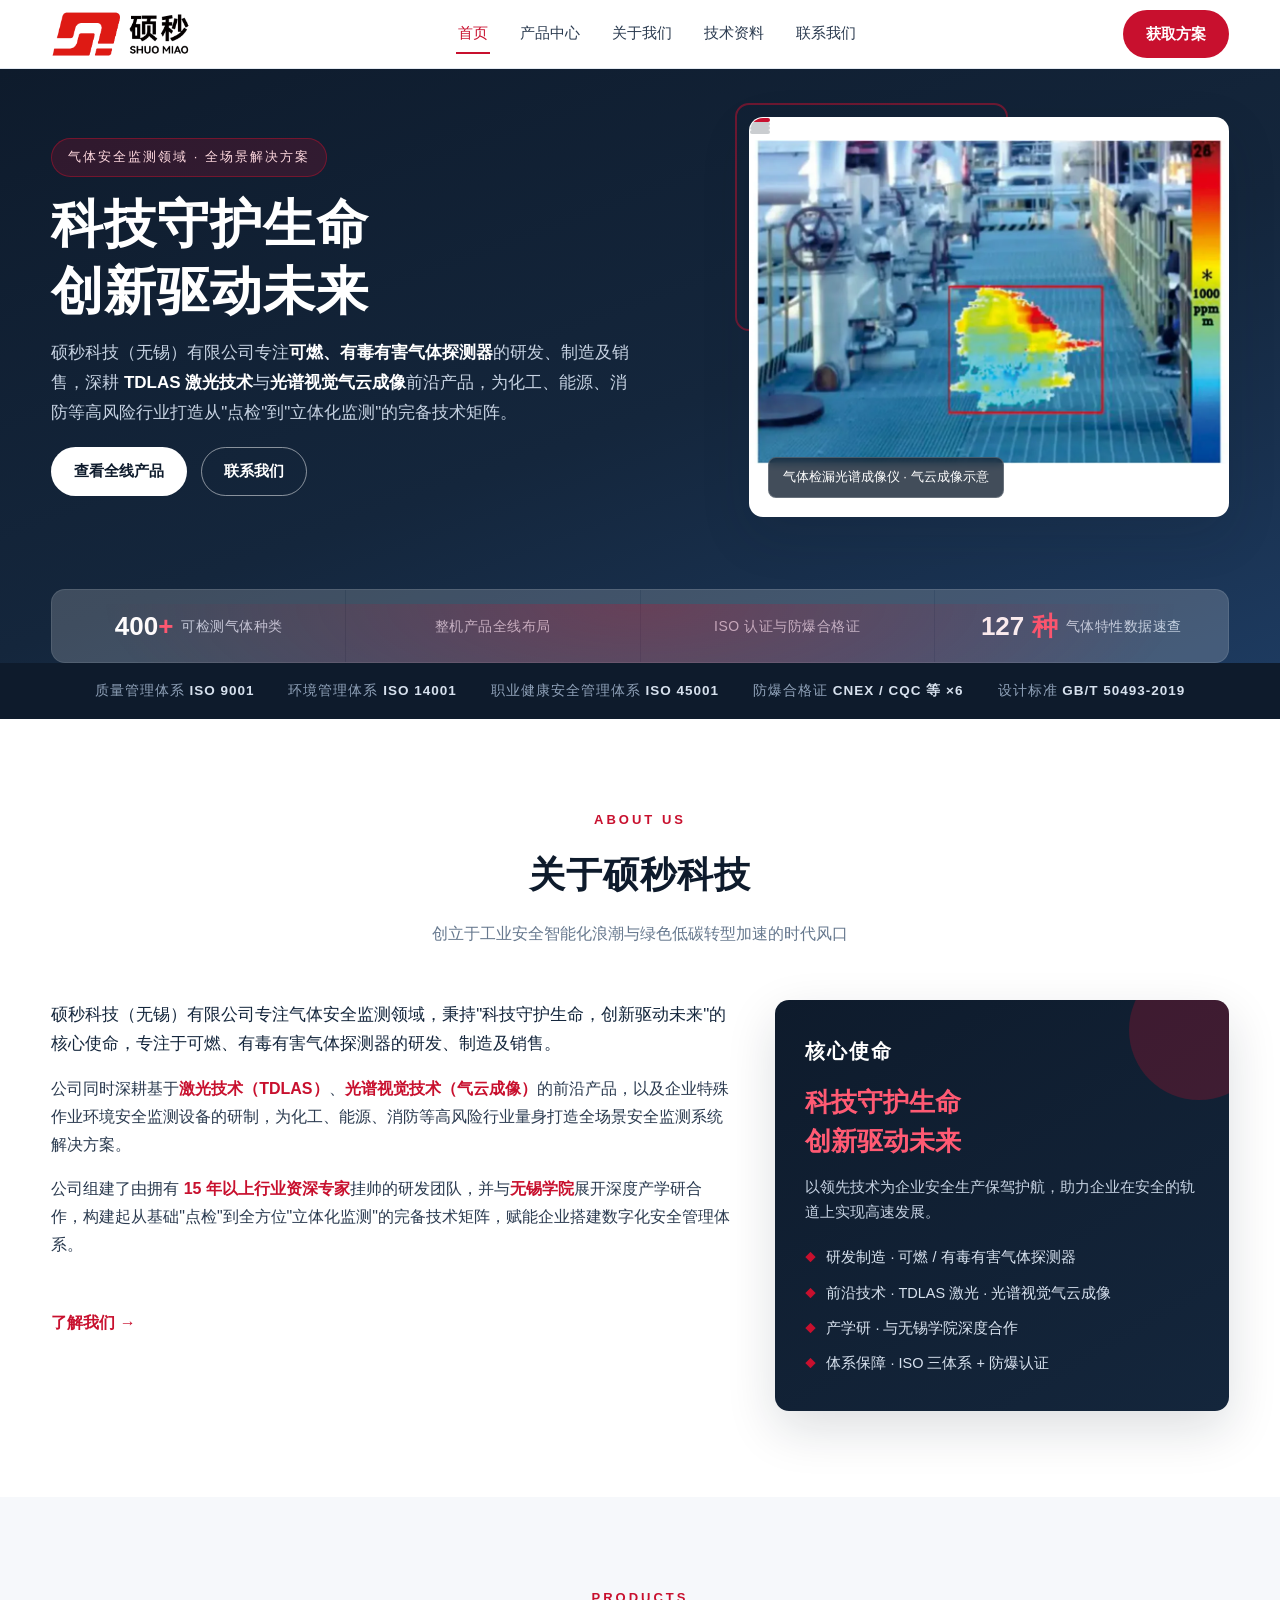
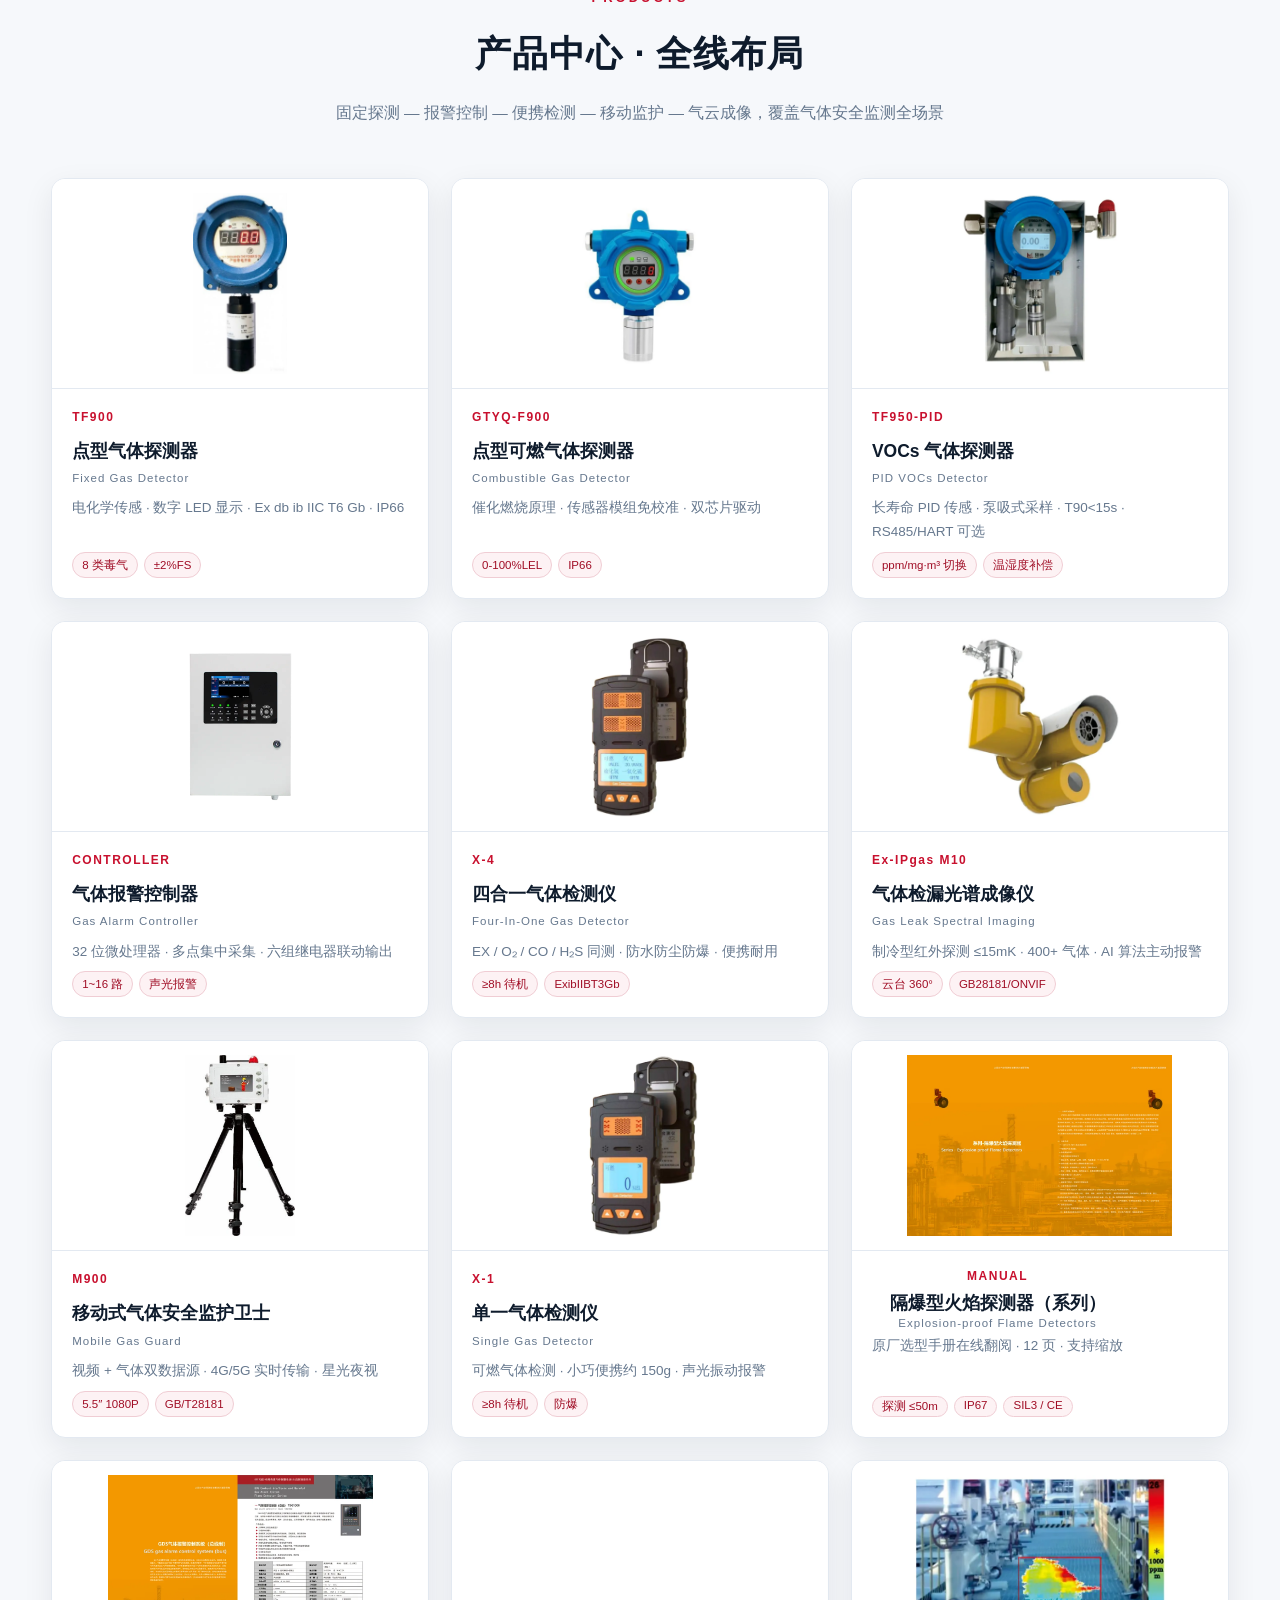
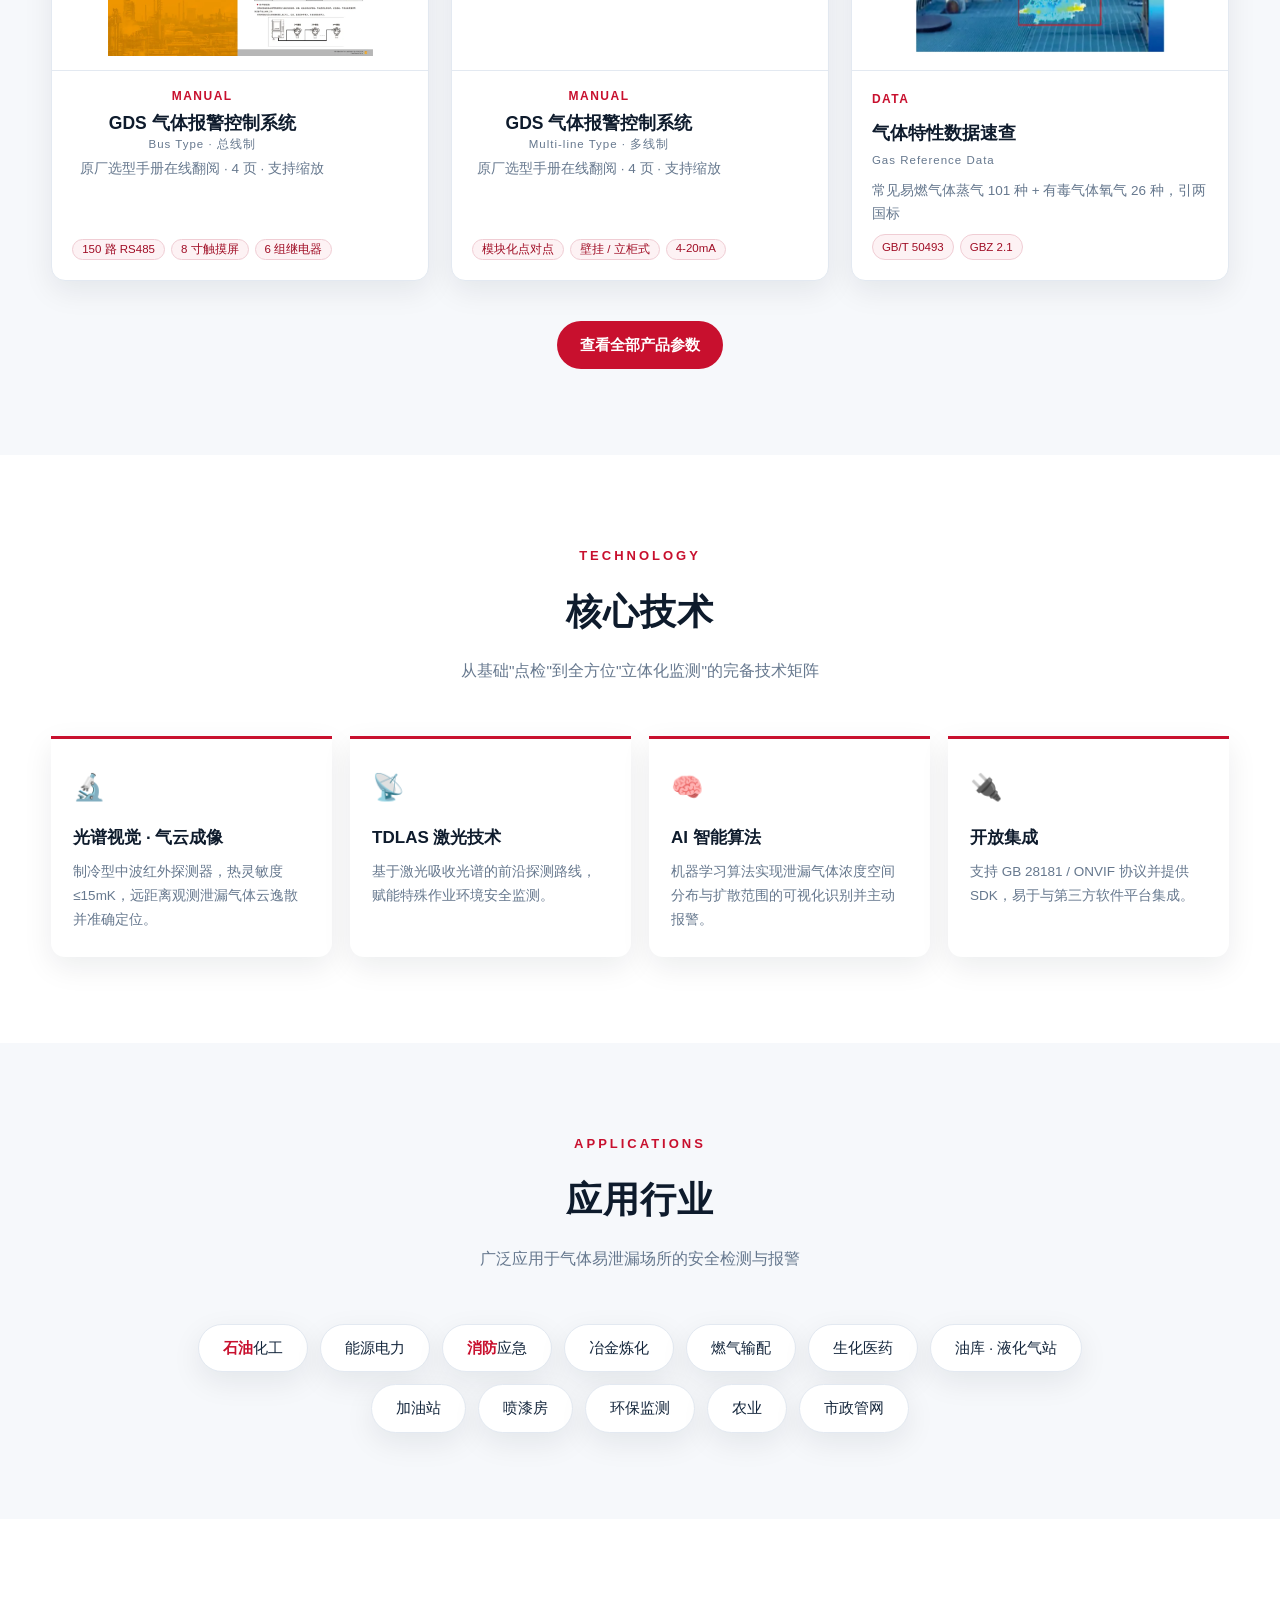
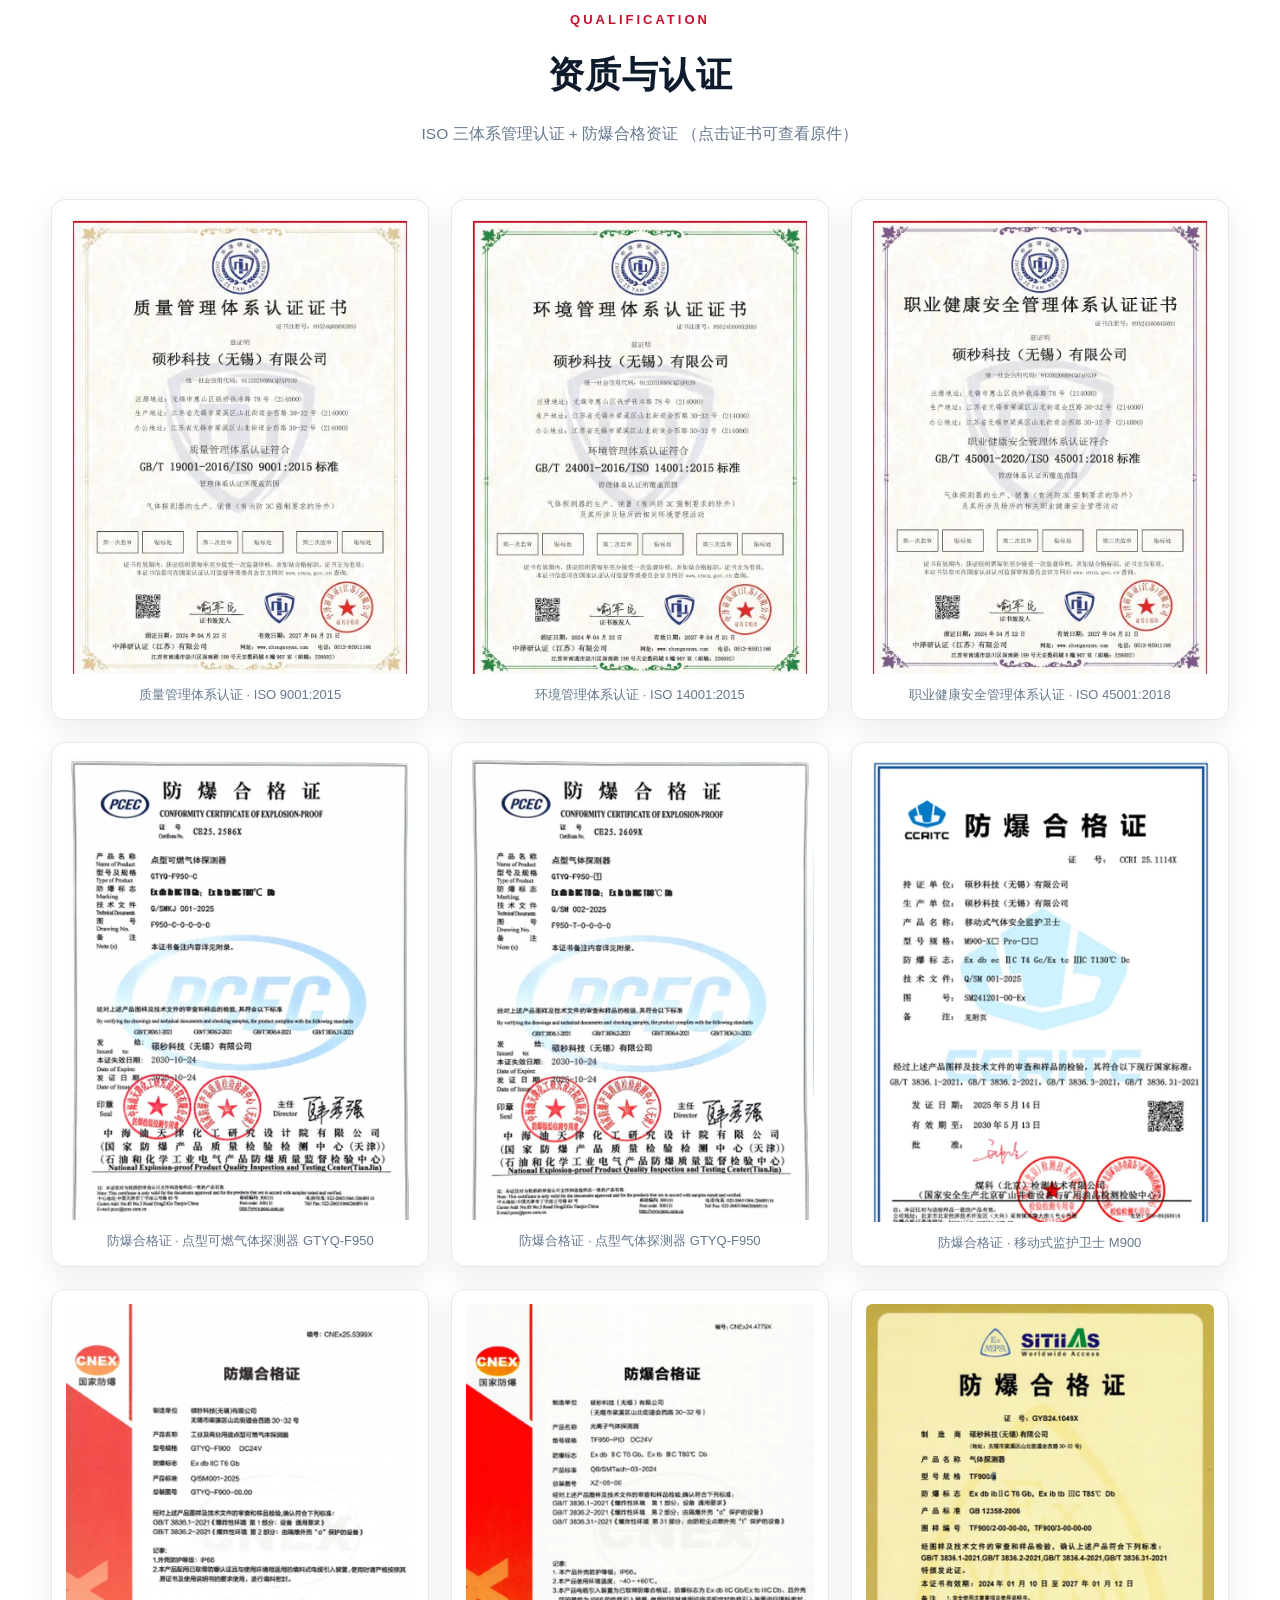
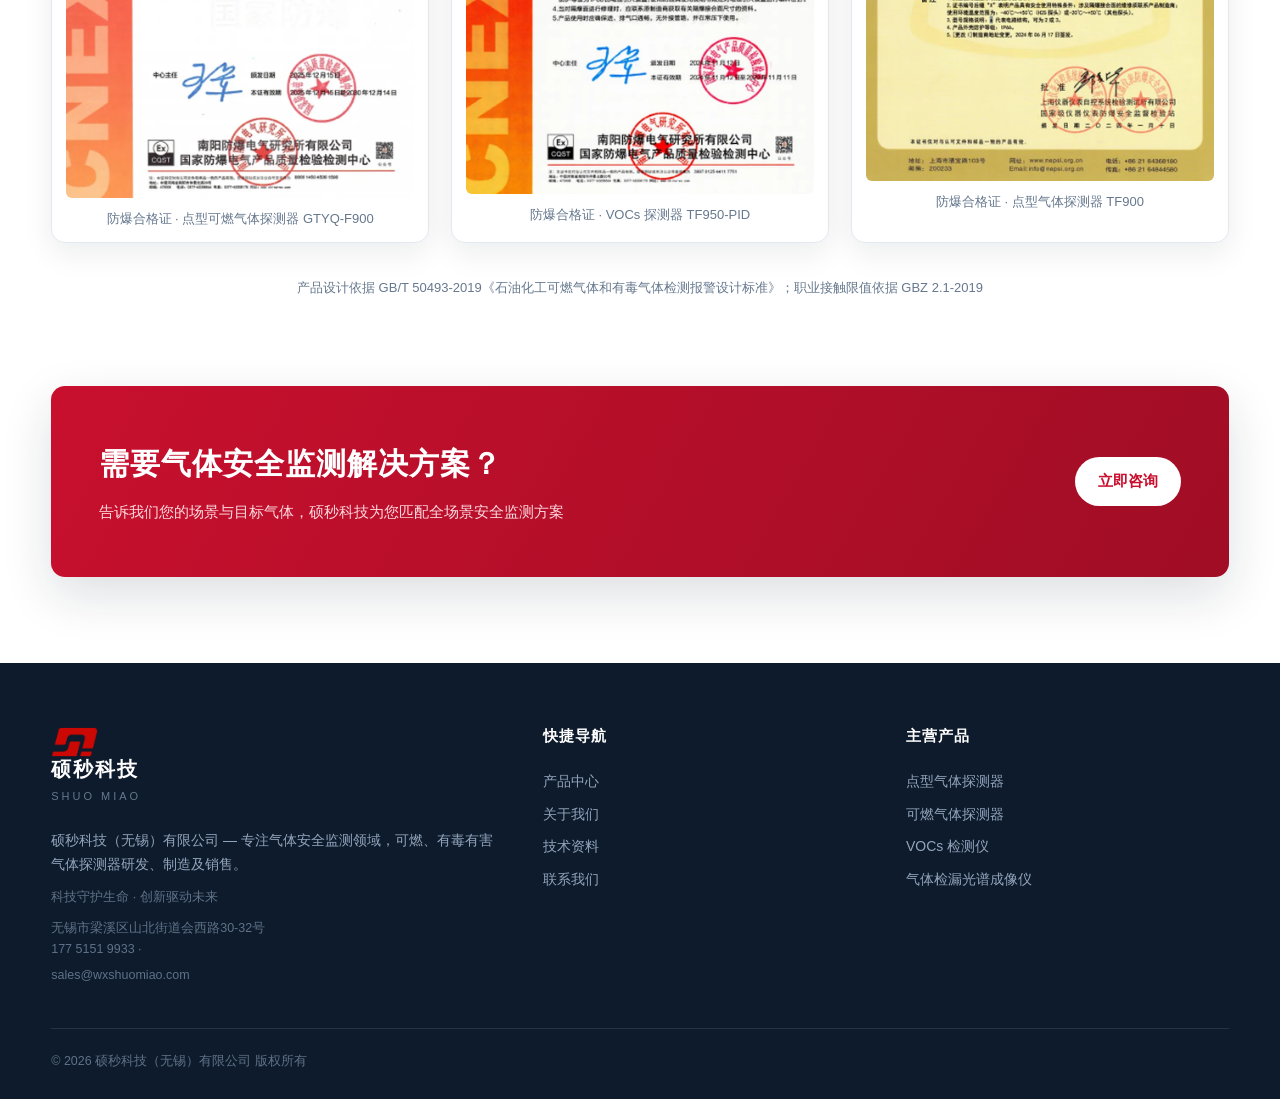
==== commit c91475cc: "feat: 产品中心五分类信息架构 + 全站产品中心 hero 大下拉导航（admin5 2026-08-26） - products.html 重组五大分类：01气体探测器(tf900/f900/f" ====
--- a/index.html
+++ b/index.html
@@ -21,7 +21,7 @@
 <link rel="prefetch" href="products.html">
 <link rel="prefetch" href="data.html">
 <link rel="prefetch" href="contact.html">
-<link rel="stylesheet" href="assets/css/style.min.css?v=20260825z">
+<link rel="stylesheet" href="assets/css/style.min.css?v=20260826a">
 <script type="application/ld+json">
 {"@context":"https://schema.org","@type":"Organization","name":"硕秒科技（无锡）有限公司","alternateName":"SHUO MIAO Technology","slogan":"科技守护生命 创新驱动未来","url":"https://shuomiao.growclaw.top/","logo":"https://shuomiao.growclaw.top/assets/img/logo-lockup.webp?v=20260822c","description":"专注气体安全监测领域，可燃、有毒有害气体探测器研发、制造及销售，深耕TDLAS激光技术与光谱视觉气云成像技术。","address":{"@type":"PostalAddress","streetAddress":"梁溪区山北街道会西路30-32号","addressLocality":"无锡市","addressRegion":"江苏省","addressCountry":"CN"},"telephone":"+86-177-5151-9933","email":"sales@wxshuomiao.com","knowsAbout":["气体探测器","气体报警控制器","VOCs检测","气体检漏光谱成像","TDLAS","工业安全监测"]}
 </script>
@@ -34,7 +34,49 @@
     </a>
     <nav class="nav" id="mainNav" aria-label="主导航">
       <a href="index.html">首页</a>
-      <a href="products.html">产品中心</a>
+      <div class="nav-drop"><a href="products.html">产品中心</a>
+        <div class="nav-mega" aria-label="产品分类">
+          <div class="nm-cols">
+            <div class="nm-col">
+              <a class="nm-cat" href="products.html#cat-gas">气体探测器</a>
+              <a href="products.html#tf900">TF900 点型气体探测器</a>
+              <a href="products.html#f900">GTYQ-F900 可燃气体探测器</a>
+              <a href="products.html#f900ec">GTYQ-F900 毒性气体版</a>
+            </div>
+            <div class="nm-col">
+              <a class="nm-cat" href="products.html#cat-flame">火焰探测器</a>
+              <a href="products.html#fl-ir2">HT800Ex-IR2 红外双波长</a>
+              <a href="products.html#fl-ir3">HT800Ex-IR3 红外三波长</a>
+              <a href="products.html#fl-ir4">HT800Ex-IR4 红外四波长</a>
+              <a href="products.html#fl-uv">HT800Ex-UVIR3 紫外型</a>
+              <a href="products.html#fl-uvir2">HT800Ex-UVIR2 复合·三波长</a>
+              <a href="products.html#fl-uvir3">HT800Ex-UVIR3 复合·四波长</a>
+              <a href="products.html#fl-uvir2h">HT800Ex-UVIR2 高速·三波长</a>
+              <a href="products.html#fl-uvir3h">HT800Ex-UVIR3 高速·四波长</a>
+            </div>
+            <div class="nm-col">
+              <a class="nm-cat" href="products.html#cat-portable">便携式气体探测器</a>
+              <a href="products.html#x1">X-1 单一气体检测</a>
+              <a href="products.html#x4">X-4 四合一气体检测</a>
+            </div>
+            <div class="nm-col">
+              <a class="nm-cat" href="products.html#cat-gds">GDS 系统</a>
+              <a href="products.html#controller">气体报警控制器</a>
+              <a href="products.html#tsg1000">TSG1000 总线制控制器</a>
+              <a href="products.html#tsg2000">TSG2000 总线制控制器</a>
+              <a href="products.html#tsg3000">TSG3000 多线制控制器</a>
+              <a href="products.html#gds">GDS 系统总览</a>
+            </div>
+            <div class="nm-col">
+              <a class="nm-cat" href="products.html#cat-other">其它</a>
+              <a href="products.html#m900">M900 移动监护卫士</a>
+              <a href="products.html#m10">M10 气体检漏光谱成像</a>
+              <a href="products.html#tf950">TF950-PID VOCs 探测器</a>
+            </div>
+          </div>
+          <a class="nm-foot" href="products.html#manuals">在线产品手册 — 隔爆型火焰探测器 / GDS 总线制 / 多线制 →</a>
+        </div>
+      </div>
       <a href="about.html">关于我们</a>
       <a href="data.html">技术资料</a>
       <a href="contact.html">联系我们</a>
--- a/assets/css/style.min.css
+++ b/assets/css/style.min.css
@@ -1 +1 @@
-@view-transition{navigation:auto}:root{--red:#C8102E;--red-dark:#A00D25;--red-soft:#FDF2F4;--ink:#0E1B2C;--ink-2:#14263C;--body:#2A3A4F;--muted:#66788E;--line:#E3E9F1;--bg:#FFFFFF;--bg-alt:#F6F8FB;--radius:14px;--shadow:0 10px 30px rgba(14,27,44,.08);--shadow-lg:0 18px 50px rgba(14,27,44,.14);--font:-apple-system,BlinkMacSystemFont,"PingFang SC","HarmonyOS Sans SC","Microsoft YaHei","Source Han Sans SC",sans-serif;}*{margin:0;padding:0;box-sizing:border-box}html{scroll-behavior:smooth;-webkit-text-size-adjust:100%}body{font-family:var(--font);color:var(--body);background:var(--bg);line-height:1.75;font-size:16px}img{max-width:100%;display:block}a{color:inherit;text-decoration:none}.container{width:min(1180px,92%);margin:0 auto}section[id]{scroll-margin-top:76px}.product-section[id]{scroll-margin-top:140px}.site-head{position:sticky;top:0;z-index:100;background:rgba(255,255,255,.96);-webkit-backdrop-filter:blur(8px);backdrop-filter:blur(8px);border-bottom:1px solid var(--line)}.head-bar{display:flex;align-items:center;justify-content:space-between;height:68px}.logo{display:flex;align-items:center;gap:10px}.logo-mark{width:38px;height:38px;flex:0 0 38px}.logo-text .cn{font-size:20px;font-weight:800;color:var(--ink);letter-spacing:2px;line-height:1.2}.logo-text .en{font-size:11px;color:var(--muted);letter-spacing:3px;line-height:1.2}.nav{display:flex;align-items:center;gap:28px}.nav a{font-size:15px;color:var(--body);font-weight:500;padding:6px 2px;border-bottom:2px solid transparent;transition:.2s}.nav a:hover,.nav a.active{color:var(--red);border-bottom-color:var(--red)}.btn{display:inline-flex;align-items:center;justify-content:center;gap:8px;padding:10px 22px;border-radius:999px;font-size:15px;font-weight:600;cursor:pointer;border:1px solid transparent;transition:.2s}.btn-red{background:var(--red);color:#fff}.btn-red:hover{background:var(--red-dark);transform:translateY(-1px)}.btn-ghost{border-color:var(--ink);color:var(--ink)}.btn-ghost:hover{background:var(--ink);color:#fff}.head-cta{display:inline-flex}.nav-toggle{display:none;background:none;border:0;cursor:pointer;padding:8px}.nav-toggle span{display:block;width:22px;height:2px;background:var(--ink);margin:5px 0;transition:.25s}.nav-toggle.open span:nth-child(1){transform:translateY(7px) rotate(45deg)}.nav-toggle.open span:nth-child(2){opacity:0}.nav-toggle.open span:nth-child(3){transform:translateY(-7px) rotate(-45deg)}.nav-close-wrap{display:none}.hero{background:linear-gradient(160deg,var(--ink) 0%,var(--ink-2) 55%,#1D3A5F 100%);color:#fff;overflow:hidden;position:relative}.hero::after{content:"";position:absolute;inset:auto -10% -60% -10%;height:70%;background:radial-gradient(50% 60% at 50% 0,rgba(200,16,46,.28),transparent 70%);pointer-events:none}.hero-grid{display:grid;grid-template-columns:1.15fr .85fr;gap:48px;align-items:center;padding:84px 0 70px;position:relative;z-index:1}.badge{display:inline-flex;align-items:center;gap:8px;font-size:13px;letter-spacing:2px;color:#FFD9DF;background:rgba(200,16,46,.18);border:1px solid rgba(200,16,46,.45);padding:7px 16px;border-radius:999px;margin-bottom:22px}.hero h1{font-size:clamp(30px,4.2vw,52px);font-weight:800;line-height:1.28;letter-spacing:1px}.hero h1 em{font-style:normal;color:#FF5A73}.hero .sub{margin:22px 0 8px;font-size:17px;color:#C6D2E2;max-width:34em}.hero .sub b{color:#fff}.hero-actions{display:flex;gap:14px;margin-top:30px;flex-wrap:wrap}.btn-light{background:#fff;color:var(--ink)}.btn-light:hover{background:#FFE9ED}.btn-line{border-color:rgba(255,255,255,.5);color:#fff}.btn-line:hover{background:rgba(255,255,255,.12)}.hero-visual{position:relative}.hero-visual .frame{border-radius:var(--radius);overflow:hidden;box-shadow:var(--shadow-lg);border:1px solid rgba(255,255,255,.16)}.hero-visual img{width:100%;height:520px;object-fit:cover;object-position:center 30%}.hero-carousel{position:relative;height:520px;background:#fff}.hc-link{display:block;position:absolute;inset:0;cursor:pointer;opacity:0;pointer-events:none;transition:opacity .7s ease}.hc-link.on{opacity:1;pointer-events:auto}.hero-carousel .hc-slide{position:absolute;inset:0;width:100%;height:100%;object-fit:contain;opacity:1;transition:none}.hc-dots button{display:block;width:20px;height:4px;padding:0;border:0;border-radius:2px;background:rgba(14,27,44,.22);cursor:pointer;transition:.3s}.hc-dots button.on{background:var(--red)}.hero-visual::before{content:"";position:absolute;inset:-14px auto auto -14px;width:56%;height:56%;border:2px solid rgba(200,16,46,.5);border-radius:var(--radius);z-index:0}.hero-tag{position:absolute;left:18px;bottom:18px;background:rgba(14,27,44,.78);-webkit-backdrop-filter:blur(4px);backdrop-filter:blur(4px);color:#fff;font-size:13px;padding:8px 14px;border-radius:8px;border:1px solid rgba(255,255,255,.2)}.stats.reveal .stat{animation:statReveal .5s ease both}.stat:nth-child(2){animation-delay:.08s}.stat:nth-child(3){animation-delay:.16s}.stat:nth-child(4){animation-delay:.24s}@keyframes statReveal{from{opacity:0;transform:translateY(10px)}to{opacity:1;transform:none}}@media (prefers-reduced-motion:reduce){.stats.reveal .stat{animation:none}}.stats{display:grid;grid-template-columns:repeat(4,1fr);gap:1px;background:rgba(255,255,255,.14);border:1px solid rgba(255,255,255,.14);border-radius:var(--radius);overflow:hidden;margin-top:34px}.stat{background:rgba(255,255,255,.05);padding:16px 10px;display:flex;align-items:center;justify-content:center;gap:8px;min-height:72px;text-align:center}.stat b{font-size:clamp(20px,2.2vw,26px);color:#fff;font-weight:800;line-height:1}.stat b i{font-style:normal;color:#FF5A73}.stat span{font-size:14px;color:#C6D2E2;letter-spacing:.5px}.trust{background:var(--ink);color:#8FA1B8;padding:16px 0}.trust .container{display:flex;flex-wrap:wrap;gap:10px 34px;justify-content:center;font-size:13.5px;letter-spacing:1px}.trust b{color:#D7E1EE;font-weight:600}.section{padding:86px 0}.section.alt{background:var(--bg-alt)}.section-head{text-align:center;max-width:720px;margin:0 auto 52px}.kicker{display:inline-block;font-size:13px;font-weight:700;letter-spacing:3px;color:var(--red);text-transform:uppercase;margin-bottom:12px}.section-head h2{font-size:clamp(24px,3vw,36px);color:var(--ink);font-weight:800;letter-spacing:1px}.section-head p{margin-top:14px;color:var(--muted);font-size:15.5px}.about-grid{display:grid;grid-template-columns:1.2fr .8fr;gap:44px;align-items:start}.about-grid .lead{font-size:17px;color:var(--ink-2)}.about-grid p{margin:0 0 16px}.about-grid p b{color:var(--red)}.mission-card{background:linear-gradient(150deg,var(--ink),var(--ink-2));color:#fff;border-radius:var(--radius);padding:34px 30px;box-shadow:var(--shadow-lg);position:relative;overflow:hidden}.mission-card::after{content:"";position:absolute;right:-40px;top:-40px;width:140px;height:140px;border-radius:50%;background:rgba(200,16,46,.25)}.mission-card h3{font-size:20px;margin-bottom:14px;letter-spacing:2px}.mission-card .m{font-size:26px;font-weight:800;color:#FF5A73;line-height:1.5;margin-bottom:14px}.mission-card p{color:#C6D2E2;font-size:14.5px}.mission-list{margin-top:20px;display:grid;gap:10px}.mission-list .mi{display:flex;gap:10px;font-size:14.5px;color:#D7E1EE}.mission-list .mi::before{content:"◆";color:var(--red);font-size:11px;line-height:24px}.cat-grid{display:grid;grid-template-columns:repeat(5,1fr);gap:14px;margin-bottom:54px}.cat{background:#fff;border:1px solid var(--line);border-radius:var(--radius);padding:22px;transition:.2s;box-shadow:var(--shadow)}.cat:hover{transform:translateY(-4px);box-shadow:var(--shadow-lg);border-color:#EAB6C0}.cat .no{font-size:13px;color:var(--red);font-weight:700;letter-spacing:2px}.cat h3{font-size:17px;color:var(--ink);margin:6px 0 6px;font-weight:700}.cat p{font-size:13.5px;color:var(--muted);line-height:1.6}.prod-grid{display:grid;grid-template-columns:repeat(3,1fr);gap:22px}.prod-card{background:#fff;border:1px solid var(--line);border-radius:var(--radius);overflow:hidden;display:flex;flex-direction:column;transition:.2s;box-shadow:var(--shadow)}.prod-card:hover{transform:translateY(-5px);box-shadow:var(--shadow-lg)}.prod-card .ph{background:#fff;border-bottom:1px solid var(--line);height:210px;display:flex;align-items:center;justify-content:center;padding:14px}.prod-card .ph img{max-height:100%;max-width:100%;object-fit:contain}.prod-card .bd{padding:18px 20px 20px;display:flex;flex-direction:column;gap:8px;flex:1}.prod-card .model{font-size:12px;color:var(--red);font-weight:700;letter-spacing:1.5px}.prod-card h3{font-size:17.5px;color:var(--ink);font-weight:700}.prod-card h3 .en{display:block;font-size:11.5px;color:var(--muted);font-weight:500;letter-spacing:1px;margin-top:2px}.prod-card p{font-size:13.5px;color:var(--muted);flex:1}.tags{display:flex;flex-wrap:wrap;gap:6px}.tag{font-size:11.5px;color:var(--red-dark);background:var(--red-soft);border:1px solid #F0CDD4;padding:2px 9px;border-radius:999px}.more-link{display:inline-flex;align-items:center;gap:6px;margin-top:34px;font-weight:600;color:var(--red)}.more-link:hover{gap:10px}.tech-grid{display:grid;grid-template-columns:repeat(4,1fr);gap:18px}.tech{background:#fff;border-top:3px solid var(--red);border-radius:0 0 var(--radius) var(--radius);padding:26px 22px;box-shadow:var(--shadow)}.tech h3{font-size:17px;color:var(--ink);font-weight:700;margin-bottom:8px}.tech p{font-size:13.5px;color:var(--muted)}.tech .ico{font-size:26px;margin-bottom:12px;display:block}.chips{display:flex;flex-wrap:wrap;gap:12px;justify-content:center;max-width:900px;margin:0 auto}.chip{background:#fff;border:1px solid var(--line);border-radius:999px;padding:10px 24px;font-size:15px;color:var(--ink-2);font-weight:500;box-shadow:var(--shadow)}.chip b{color:var(--red)}.cert-wall{display:grid;grid-template-columns:repeat(3,1fr);gap:22px}.cert-photo{display:flex;flex-direction:column;background:#fff;border:1px solid var(--line);border-radius:var(--radius);padding:14px 14px 12px;box-shadow:var(--shadow);transition:.2s}.cert-photo:hover{transform:translateY(-4px);box-shadow:var(--shadow-lg);border-color:#EAB6C0}.cert-photo img{width:100%;height:auto;object-fit:contain;border-radius:6px}.cert-cap{text-align:center;font-size:13px;color:var(--muted);margin-top:10px}.cert-note{text-align:center;font-size:13px;color:var(--muted);margin-top:34px}.cta-band{background:linear-gradient(120deg,var(--red),var(--red-dark));color:#fff;border-radius:var(--radius);padding:52px 48px;display:flex;align-items:center;justify-content:space-between;gap:26px;flex-wrap:wrap;box-shadow:var(--shadow-lg)}.cta-band h2{font-size:clamp(20px,2.6vw,30px);font-weight:800;letter-spacing:1px}.cta-band p{color:#FFD9DF;margin-top:8px;font-size:15px}.btn-white{background:#fff;color:var(--red)}.btn-white:hover{background:#FFE9ED;transform:translateY(-1px)}.site-foot{background:var(--ink);color:#93A5BC;padding:60px 0 26px;font-size:14px}.foot-grid{display:grid;grid-template-columns:1.4fr 1fr 1fr;gap:40px;padding-bottom:38px;border-bottom:1px solid rgba(255,255,255,.1)}.site-foot .logo-text .cn{color:#fff}.foot-grid h4{color:#fff;font-size:15px;margin-bottom:16px;letter-spacing:1px}.foot-grid a{display:block;padding:4px 0}.foot-grid a:hover{color:#fff}.foot-note{font-size:12.5px;color:#5F7288;margin-top:10px;line-height:1.7}.foot-bottom{display:flex;justify-content:space-between;gap:12px;flex-wrap:wrap;padding-top:22px;font-size:12.5px;color:#5F7288}.page-hero{background:linear-gradient(160deg,var(--ink),var(--ink-2));color:#fff;padding:58px 0}.page-hero h1{font-size:clamp(26px,3.4vw,40px);font-weight:800;letter-spacing:1px}.page-hero .crumb{font-size:13.5px;color:#AAB8CB;margin-bottom:12px}.page-hero .crumb a:hover{color:#fff}.page-hero p{margin-top:12px;color:#C6D2E2;max-width:46em}.product-section{padding:64px 0;border-bottom:1px solid var(--line)}.product-section.alt{background:var(--bg-alt)}.ps-grid{display:grid;grid-template-columns:.9fr 1.1fr;gap:44px;align-items:start}.ps-grid>div{min-width:0}.ps-visual{position:sticky;top:96px;min-width:0}.ps-visual .frame{background:#fff;border:1px solid var(--line);border-radius:var(--radius);padding:22px;box-shadow:var(--shadow);display:flex;align-items:center;justify-content:center;min-height:320px}.ps-visual img{max-height:380px;max-width:100%;object-fit:contain}.pc-carousel{position:relative;width:100%;min-width:0;max-width:100%;aspect-ratio:4/3}.pc-carousel .pc-slide{display:block;position:absolute;inset:0;width:100%;height:100%;max-height:none;object-fit:contain;opacity:0;transition:opacity .6s ease;pointer-events:none}.pc-carousel .pc-slide.on{opacity:1;pointer-events:auto}.pc-dots{position:absolute;right:12px;bottom:10px;display:flex;gap:6px;z-index:3}.pc-dots button{display:block;width:18px;height:4px;padding:0;border:0;border-radius:2px;background:rgba(14,27,44,.22);cursor:pointer;transition:.3s}.pc-dots button.on{background:var(--red)}.ps-visual figcaption{margin-top:12px;font-size:12.5px;color:var(--muted);text-align:center}.ps-head .model{font-size:14px;color:var(--red);font-weight:800;letter-spacing:2px}.ps-head h2{font-size:clamp(22px,2.6vw,32px);color:var(--ink);font-weight:800;margin:4px 0 2px}.ps-head .en{font-size:13px;color:var(--muted);letter-spacing:1px}.ps-feats{margin:18px 0 6px;display:grid;gap:8px;list-style:none}.ps-feats li{position:relative;padding-left:20px;font-size:14.5px}.ps-feats li::before{content:"▸";position:absolute;left:0;color:var(--red)}.table-wrap{overflow-x:auto;background:#fff;border:1px solid var(--line);border-radius:var(--radius);box-shadow:var(--shadow);margin-top:20px}table.spec{width:100%;border-collapse:collapse;font-size:14px;min-width:480px}table.spec caption{caption-side:top;text-align:left;font-weight:700;color:var(--ink);padding:14px 18px 4px;font-size:15px;background:#fff}table.spec th,table.spec td{padding:10px 18px;border-bottom:1px solid var(--line);text-align:left;vertical-align:top}table.spec th{width:130px;color:var(--muted);font-weight:500;background:#FAFBFD}table.spec tr:last-child td{border-bottom:0}table.data{width:100%;border-collapse:collapse;font-size:13px;min-width:760px}table.data th{background:var(--ink);color:#fff;font-weight:600;padding:10px 12px;white-space:nowrap;position:sticky;top:0}table.data td{padding:8px 12px;border-bottom:1px solid var(--line);white-space:nowrap;color:var(--body)}table.data tr:nth-child(even) td{background:#FAFBFD}table.data td:first-child{color:var(--muted)}.data-tools{display:flex;gap:14px;align-items:center;flex-wrap:wrap;margin:0 0 16px}.filter-input{flex:1;min-width:240px;padding:11px 18px;border:1px solid var(--line);border-radius:999px;font-size:14px;font-family:var(--font);outline:none;transition:.2s}.filter-input:focus{border-color:var(--red);box-shadow:0 0 0 3px rgba(200,16,46,.1)}.count-hint{font-size:13px;color:var(--muted)}.data-note{margin-top:18px;font-size:13px;color:var(--muted);background:var(--red-soft);border:1px solid #F0CDD4;border-radius:10px;padding:14px 18px;line-height:1.8}.data-note b{color:var(--red-dark)}@media (min-width:861px){.hero-grid{padding:48px 0 38px}.hero-visual img{height:400px}.hero-carousel{height:400px}.badge{margin-bottom:14px}.hero .sub{margin:14px 0 6px}.hero-actions{margin-top:20px}}.series-bar{display:flex;align-items:center;gap:16px;padding:28px 0 8px}.series-bar .s-no{font-size:30px;font-weight:800;color:rgba(200,16,46,.28);letter-spacing:1px;line-height:1}.series-bar h2{font-size:21px;color:var(--ink);font-weight:800;letter-spacing:1px}.series-bar p{font-size:13px;color:var(--muted);margin-top:2px}.prod-jump .j-sep{flex:0 0 1px;height:18px;background:var(--line);align-self:center;margin:0 6px}.fb-covers{display:grid;grid-template-columns:repeat(3,1fr);gap:24px;margin-top:26px}.fb-cover{background:#fff;border:1px solid var(--line);border-radius:var(--radius);padding:18px 16px 16px;cursor:pointer;box-shadow:var(--shadow);transition:.2s;display:flex;flex-direction:column;gap:12px;align-items:center;font:inherit}.fb-cover:hover{transform:translateY(-4px);box-shadow:var(--shadow-lg);border-color:#EAB6C0}.fb-cover-img{display:flex;justify-content:center;align-items:center;height:250px;width:100%}.fb-cover-img img{max-height:100%;max-width:100%;object-fit:contain;box-shadow:0 6px 18px rgba(14,27,44,.14);border-radius:6px}.fb-cover-t{font-size:15.5px;font-weight:700;color:var(--ink);text-align:center;display:flex;flex-direction:column;gap:4px}.fb-cover-t small{font-size:12px;color:var(--muted);font-weight:500}.fb-cover::after{content:'点击翻阅';font-size:11.5px;color:var(--red);letter-spacing:2px}.fb-modal{position:fixed;inset:0;z-index:300;display:flex;align-items:center;justify-content:center;padding:0}.fb-modal[hidden]{display:none}.fb-mask{position:absolute;inset:0;background:rgba(9,17,28,.92)}.fb-modal-body{position:relative;width:100vw;height:100vh;height:100dvh;display:flex;align-items:center;justify-content:center;z-index:1}.fb-modal-body .flipbook{width:100%;height:100%;max-width:none;margin:0;display:flex;align-items:center;justify-content:center}.fb-modal-body .fb-viewport{max-height:none;height:100%;cursor:zoom-in}.fb-modal-body .fb-viewport.zoomed{cursor:grab}.fb-modal-body .fb-pages{aspect-ratio:880/1202;height:min(100dvh,135vw);width:auto;transform-origin:center center;transition:transform .12s ease-out}.fb-close{position:absolute;top:12px;right:14px;width:40px;height:40px;border-radius:50%;border:1px solid rgba(255,255,255,.4);background:rgba(20,32,48,.68);color:#fff;font-size:22px;line-height:1;cursor:pointer;z-index:6}.fb-close:hover{background:var(--red);border-color:var(--red)}.fb-modal-body .fb-ctrl{position:absolute;right:16px;bottom:14px;margin:0;display:flex;gap:10px;align-items:center;background:rgba(20,32,48,.72);-webkit-backdrop-filter:blur(4px);backdrop-filter:blur(4px);border-radius:999px;padding:7px 16px;z-index:5}.fb-modal-body .fb-num{color:#fff}.fb-modal-body .fb-btn{background:rgba(255,255,255,.14);border-color:rgba(255,255,255,.3);color:#fff}.fb-modal-body .fb-btn:hover:not(:disabled){background:var(--red);color:#fff}.fb-zoom{font-size:12px;color:#fff;min-width:36px;text-align:center;letter-spacing:.5px}@media (max-width:860px){.fb-covers{grid-template-columns:1fr}.fb-cover-img{height:220px}}.fb-cover:focus-visible,.manual-card:focus-visible,.fb-close:focus-visible,.fb-btn:focus-visible{outline:2px solid var(--red);outline-offset:2px}.flipbook{margin:8px auto 30px;max-width:560px}.fb-viewport{position:relative;border-radius:var(--radius);overflow:hidden;box-shadow:var(--shadow-lg);border:1px solid var(--line);background:#fff;cursor:pointer;outline:none}.fb-pages{position:relative;aspect-ratio:var(--fb-r,880/1202)}.fb-page{position:absolute;inset:0;margin:0;opacity:0;transform:translateX(5%);transition:opacity .4s ease,transform .4s ease;pointer-events:none}.fb-page.on{opacity:1;transform:none}.fb-page img{width:100%;height:100%;object-fit:contain;display:block;background:#fff}.fb-page figcaption{position:absolute;left:0;right:0;bottom:0;background:linear-gradient(transparent,rgba(14,27,44,.82));color:#fff;font-size:12.5px;padding:30px 14px 10px;text-align:center;letter-spacing:.5px}.fb-hint{display:inline-block;margin-left:10px;background:var(--red);border-radius:999px;padding:2px 12px;font-size:11.5px;letter-spacing:1px}.fb-ctrl{display:flex;align-items:center;justify-content:center;gap:16px;margin-top:12px}.fb-num{font-size:13.5px;color:var(--muted)}.fb-num b{color:var(--red);font-size:15px}.fb-btn{width:40px;height:40px;border-radius:50%;border:1px solid var(--line);background:#fff;font-size:19px;line-height:1;cursor:pointer;color:var(--ink);transition:.15s}.fb-btn:hover:not(:disabled){background:var(--red);color:#fff;border-color:var(--red)}.fb-btn:disabled{opacity:.35;cursor:default}.prod-jump{position:sticky;top:68px;z-index:90;background:rgba(255,255,255,.96);-webkit-backdrop-filter:blur(8px);backdrop-filter:blur(8px);border-bottom:1px solid var(--line)}.prod-jump .inner{display:flex;gap:10px;overflow-x:auto;padding:10px 4%;-webkit-overflow-scrolling:touch;scrollbar-width:none}.prod-jump .inner::-webkit-scrollbar{display:none}.prod-jump a{flex:0 0 auto;display:inline-flex;align-items:center;height:40px;padding:0 16px;font-size:13px;font-weight:600;white-space:nowrap;color:var(--body);background:var(--bg-alt);border:1px solid var(--line);border-radius:999px;transition:.15s}.prod-jump a:hover{color:var(--red);border-color:#EAB6C0}.prod-jump a.active{background:var(--red);border-color:var(--red);color:#fff}.contact-grid{display:grid;grid-template-columns:1fr 1fr;gap:40px;align-items:start}.info-card{background:#fff;border:1px solid var(--line);border-radius:var(--radius);box-shadow:var(--shadow);overflow:hidden}.info-row{display:flex;gap:16px;padding:22px 26px;border-bottom:1px solid var(--line)}.info-row:last-child{border-bottom:0}.info-row .ico{width:42px;height:42px;flex:0 0 42px;border-radius:10px;background:var(--red-soft);color:var(--red);display:flex;align-items:center;justify-content:center;font-size:18px}.info-row h3{font-size:15px;color:var(--ink)}.info-row p{font-size:14px;color:var(--muted);margin-top:2px}.pending{display:inline-block;font-size:11.5px;color:#9A6B00;background:#FFF7E0;border:1px solid #F0E0B0;padding:1px 8px;border-radius:999px;margin-left:6px;vertical-align:1px}.to-top{position:fixed;right:22px;bottom:26px;width:44px;height:44px;border-radius:50%;background:var(--red);color:#fff;border:0;font-size:18px;cursor:pointer;box-shadow:var(--shadow-lg);opacity:0;visibility:hidden;transition:.25s;z-index:90}.to-top.show{opacity:1;visibility:visible}.to-top:hover{background:var(--red-dark)}@media (max-width:1020px){.cat-grid,.tech-grid{grid-template-columns:repeat(2,1fr)}.prod-grid{grid-template-columns:repeat(2,1fr)}.cert-wall{grid-template-columns:repeat(2,1fr)}.foot-grid{grid-template-columns:1fr 1fr}.ps-grid{grid-template-columns:1fr}.ps-visual{position:static}.ps-visual .frame{min-height:240px}.ps-visual img{max-height:300px}}@media (max-width:860px){.nav{position:fixed;inset:68px 0 auto 0;background:#fff;flex-direction:column;align-items:stretch;gap:0;padding:10px 5% 20px;border-bottom:1px solid var(--line);box-shadow:var(--shadow-lg);display:flex;visibility:hidden;opacity:0;transform:translateY(-10px);transition:opacity .22s,transform .22s,visibility .22s;pointer-events:none}.nav.open{visibility:visible;opacity:1;transform:none;pointer-events:auto}.nav a{padding:13px 4px;border-bottom:1px solid var(--line);font-size:16px}.nav-toggle{display:block}.head-cta{display:none}.hero-grid{grid-template-columns:1fr;padding:56px 0 54px;gap:34px}.hero-visual img{height:320px}.hero-carousel{height:320px}.hc-dots button{width:16px}.stats{grid-template-columns:repeat(2,1fr)}.stat{gap:6px;padding:14px 8px}.stat span{font-size:12.5px}.about-grid,.contact-grid{grid-template-columns:1fr}.section{padding:60px 0}.cta-band{padding:38px 26px}}@media (max-width:600px){.prod-grid,.cat-grid,.tech-grid{grid-template-columns:1fr}.cert-wall{grid-template-columns:repeat(2,1fr);gap:12px}.cert-photo{padding:10px 10px 8px}.cert-cap{font-size:11.5px;margin-top:8px}.foot-grid{grid-template-columns:1fr}.hero h1{font-size:30px}.hero .sub{font-size:15px}.badge{letter-spacing:1px}.page-hero{padding:42px 0}.page-hero h1{font-size:26px}.product-section{padding:46px 0}.ps-grid{gap:26px}.ps-visual .frame{padding:14px;min-height:0}.ps-visual img{max-height:260px}.ps-visual figcaption{font-size:11.5px}.ps-feats li{font-size:13.5px}table.spec{min-width:0;font-size:13px}table.spec th{width:auto;white-space:nowrap}table.spec th,table.spec td{padding:9px 12px}}.logo-img{height:46px;width:auto;display:block}@media (max-width:600px){.logo-img{height:40px}}.logo-mark-img{height:30px;width:auto;display:block;flex:0 0 auto}@media (max-width:600px){.logo-mark-img{height:26px}}+@view-transition{navigation:auto}:root{--red:#C8102E;--red-dark:#A00D25;--red-soft:#FDF2F4;--ink:#0E1B2C;--ink-2:#14263C;--body:#2A3A4F;--muted:#66788E;--line:#E3E9F1;--bg:#FFFFFF;--bg-alt:#F6F8FB;--radius:14px;--shadow:0 10px 30px rgba(14,27,44,.08);--shadow-lg:0 18px 50px rgba(14,27,44,.14);--font:-apple-system,BlinkMacSystemFont,"PingFang SC","HarmonyOS Sans SC","Microsoft YaHei","Source Han Sans SC",sans-serif}*{margin:0;padding:0;box-sizing:border-box}html{scroll-behavior:smooth;-webkit-text-size-adjust:100%}body{font-family:var(--font);color:var(--body);background:var(--bg);line-height:1.75;font-size:16px}img{max-width:100%;display:block}a{color:inherit;text-decoration:none}.container{width:min(1180px,92%);margin:0 auto}section[id]{scroll-margin-top:76px}.product-section[id]{scroll-margin-top:140px}.site-head{position:sticky;top:0;z-index:100;background:rgba(255,255,255,.96);-webkit-backdrop-filter:blur(8px);backdrop-filter:blur(8px);border-bottom:1px solid var(--line)}.head-bar{display:flex;align-items:center;justify-content:space-between;height:68px}.logo{display:flex;align-items:center;gap:10px}.logo-mark{width:38px;height:38px;flex:0 0 38px}.logo-text .cn{font-size:20px;font-weight:800;color:var(--ink);letter-spacing:2px;line-height:1.2}.logo-text .en{font-size:11px;color:var(--muted);letter-spacing:3px;line-height:1.2}.nav{display:flex;align-items:center;gap:28px}.nav a{font-size:15px;color:var(--body);font-weight:500;padding:6px 2px;border-bottom:2px solid transparent;transition:.2s}.nav a:hover,.nav a.active{color:var(--red);border-bottom-color:var(--red)}.btn{display:inline-flex;align-items:center;justify-content:center;gap:8px;padding:10px 22px;border-radius:999px;font-size:15px;font-weight:600;cursor:pointer;border:1px solid transparent;transition:.2s}.btn-red{background:var(--red);color:#fff}.btn-red:hover{background:var(--red-dark);transform:translateY(-1px)}.btn-ghost{border-color:var(--ink);color:var(--ink)}.btn-ghost:hover{background:var(--ink);color:#fff}.head-cta{display:inline-flex}.nav-toggle{display:none;background:none;border:0;cursor:pointer;padding:8px}.nav-toggle span{display:block;width:22px;height:2px;background:var(--ink);margin:5px 0;transition:.25s}.nav-toggle.open span:nth-child(1){transform:translateY(7px) rotate(45deg)}.nav-toggle.open span:nth-child(2){opacity:0}.nav-toggle.open span:nth-child(3){transform:translateY(-7px) rotate(-45deg)}.nav-close-wrap{display:none}.hero{background:linear-gradient(160deg,var(--ink) 0%,var(--ink-2) 55%,#1D3A5F 100%);color:#fff;overflow:hidden;position:relative}.hero::after{content:"";position:absolute;inset:auto -10% -60% -10%;height:70%;background:radial-gradient(50% 60% at 50% 0,rgba(200,16,46,.28),transparent 70%);pointer-events:none}.hero-grid{display:grid;grid-template-columns:1.15fr .85fr;gap:48px;align-items:center;padding:84px 0 70px;position:relative;z-index:1}.badge{display:inline-flex;align-items:center;gap:8px;font-size:13px;letter-spacing:2px;color:#FFD9DF;background:rgba(200,16,46,.18);border:1px solid rgba(200,16,46,.45);padding:7px 16px;border-radius:999px;margin-bottom:22px}.hero h1{font-size:clamp(30px,4.2vw,52px);font-weight:800;line-height:1.28;letter-spacing:1px}.hero h1 em{font-style:normal;color:#FF5A73}.hero .sub{margin:22px 0 8px;font-size:17px;color:#C6D2E2;max-width:34em}.hero .sub b{color:#fff}.hero-actions{display:flex;gap:14px;margin-top:30px;flex-wrap:wrap}.btn-light{background:#fff;color:var(--ink)}.btn-light:hover{background:#FFE9ED}.btn-line{border-color:rgba(255,255,255,.5);color:#fff}.btn-line:hover{background:rgba(255,255,255,.12)}.hero-visual{position:relative}.hero-visual .frame{border-radius:var(--radius);overflow:hidden;box-shadow:var(--shadow-lg);border:1px solid rgba(255,255,255,.16)}.hero-visual img{width:100%;height:520px;object-fit:cover;object-position:center 30%}.hero-carousel{position:relative;height:520px;background:#fff}.hc-link{display:block;position:absolute;inset:0;cursor:pointer;opacity:0;pointer-events:none;transition:opacity .7s ease}.hc-link.on{opacity:1;pointer-events:auto}.hero-carousel .hc-slide{position:absolute;inset:0;width:100%;height:100%;object-fit:contain;opacity:1;transition:none}.hc-dots button{display:block;width:20px;height:4px;padding:0;border:0;border-radius:2px;background:rgba(14,27,44,.22);cursor:pointer;transition:.3s}.hc-dots button.on{background:var(--red)}.hero-visual::before{content:"";position:absolute;inset:-14px auto auto -14px;width:56%;height:56%;border:2px solid rgba(200,16,46,.5);border-radius:var(--radius);z-index:0}.hero-tag{position:absolute;left:18px;bottom:18px;background:rgba(14,27,44,.78);-webkit-backdrop-filter:blur(4px);backdrop-filter:blur(4px);color:#fff;font-size:13px;padding:8px 14px;border-radius:8px;border:1px solid rgba(255,255,255,.2)}.stats.reveal .stat{animation:statReveal .5s ease both}.stat:nth-child(2){animation-delay:.08s}.stat:nth-child(3){animation-delay:.16s}.stat:nth-child(4){animation-delay:.24s}@keyframes statReveal{from{opacity:0;transform:translateY(10px)}to{opacity:1;transform:none}}@media (prefers-reduced-motion:reduce){.stats.reveal .stat{animation:none}}.stats{display:grid;grid-template-columns:repeat(4,1fr);gap:1px;background:rgba(255,255,255,.14);border:1px solid rgba(255,255,255,.14);border-radius:var(--radius);overflow:hidden;margin-top:34px}.stat{background:rgba(255,255,255,.05);padding:16px 10px;display:flex;align-items:center;justify-content:center;gap:8px;min-height:72px;text-align:center}.stat b{font-size:clamp(20px,2.2vw,26px);color:#fff;font-weight:800;line-height:1}.stat b i{font-style:normal;color:#FF5A73}.stat span{font-size:14px;color:#C6D2E2;letter-spacing:.5px}.trust{background:var(--ink);color:#8FA1B8;padding:16px 0}.trust .container{display:flex;flex-wrap:wrap;gap:10px 34px;justify-content:center;font-size:13.5px;letter-spacing:1px}.trust b{color:#D7E1EE;font-weight:600}.section{padding:86px 0}.section.alt{background:var(--bg-alt)}.section-head{text-align:center;max-width:720px;margin:0 auto 52px}.kicker{display:inline-block;font-size:13px;font-weight:700;letter-spacing:3px;color:var(--red);text-transform:uppercase;margin-bottom:12px}.section-head h2{font-size:clamp(24px,3vw,36px);color:var(--ink);font-weight:800;letter-spacing:1px}.section-head p{margin-top:14px;color:var(--muted);font-size:15.5px}.about-grid{display:grid;grid-template-columns:1.2fr .8fr;gap:44px;align-items:start}.about-grid .lead{font-size:17px;color:var(--ink-2)}.about-grid p{margin:0 0 16px}.about-grid p b{color:var(--red)}.mission-card{background:linear-gradient(150deg,var(--ink),var(--ink-2));color:#fff;border-radius:var(--radius);padding:34px 30px;box-shadow:var(--shadow-lg);position:relative;overflow:hidden}.mission-card::after{content:"";position:absolute;right:-40px;top:-40px;width:140px;height:140px;border-radius:50%;background:rgba(200,16,46,.25)}.mission-card h3{font-size:20px;margin-bottom:14px;letter-spacing:2px}.mission-card .m{font-size:26px;font-weight:800;color:#FF5A73;line-height:1.5;margin-bottom:14px}.mission-card p{color:#C6D2E2;font-size:14.5px}.mission-list{margin-top:20px;display:grid;gap:10px}.mission-list .mi{display:flex;gap:10px;font-size:14.5px;color:#D7E1EE}.mission-list .mi::before{content:"◆";color:var(--red);font-size:11px;line-height:24px}.cat-grid{display:grid;grid-template-columns:repeat(5,1fr);gap:14px;margin-bottom:54px}.cat{background:#fff;border:1px solid var(--line);border-radius:var(--radius);padding:22px;transition:.2s;box-shadow:var(--shadow)}.cat:hover{transform:translateY(-4px);box-shadow:var(--shadow-lg);border-color:#EAB6C0}.cat .no{font-size:13px;color:var(--red);font-weight:700;letter-spacing:2px}.cat h3{font-size:17px;color:var(--ink);margin:6px 0 6px;font-weight:700}.cat p{font-size:13.5px;color:var(--muted);line-height:1.6}.prod-grid{display:grid;grid-template-columns:repeat(3,1fr);gap:22px}.prod-card{background:#fff;border:1px solid var(--line);border-radius:var(--radius);overflow:hidden;display:flex;flex-direction:column;transition:.2s;box-shadow:var(--shadow)}.prod-card:hover{transform:translateY(-5px);box-shadow:var(--shadow-lg)}.prod-card .ph{background:#fff;border-bottom:1px solid var(--line);height:210px;display:flex;align-items:center;justify-content:center;padding:14px}.prod-card .ph img{max-height:100%;max-width:100%;object-fit:contain}.prod-card .bd{padding:18px 20px 20px;display:flex;flex-direction:column;gap:8px;flex:1}.prod-card .model{font-size:12px;color:var(--red);font-weight:700;letter-spacing:1.5px}.prod-card h3{font-size:17.5px;color:var(--ink);font-weight:700}.prod-card h3 .en{display:block;font-size:11.5px;color:var(--muted);font-weight:500;letter-spacing:1px;margin-top:2px}.prod-card p{font-size:13.5px;color:var(--muted);flex:1}.tags{display:flex;flex-wrap:wrap;gap:6px}.tag{font-size:11.5px;color:var(--red-dark);background:var(--red-soft);border:1px solid #F0CDD4;padding:2px 9px;border-radius:999px}.more-link{display:inline-flex;align-items:center;gap:6px;margin-top:34px;font-weight:600;color:var(--red)}.more-link:hover{gap:10px}.tech-grid{display:grid;grid-template-columns:repeat(4,1fr);gap:18px}.tech{background:#fff;border-top:3px solid var(--red);border-radius:0 0 var(--radius) var(--radius);padding:26px 22px;box-shadow:var(--shadow)}.tech h3{font-size:17px;color:var(--ink);font-weight:700;margin-bottom:8px}.tech p{font-size:13.5px;color:var(--muted)}.tech .ico{font-size:26px;margin-bottom:12px;display:block}.chips{display:flex;flex-wrap:wrap;gap:12px;justify-content:center;max-width:900px;margin:0 auto}.chip{background:#fff;border:1px solid var(--line);border-radius:999px;padding:10px 24px;font-size:15px;color:var(--ink-2);font-weight:500;box-shadow:var(--shadow)}.chip b{color:var(--red)}.cert-wall{display:grid;grid-template-columns:repeat(3,1fr);gap:22px}.cert-photo{display:flex;flex-direction:column;background:#fff;border:1px solid var(--line);border-radius:var(--radius);padding:14px 14px 12px;box-shadow:var(--shadow);transition:.2s}.cert-photo:hover{transform:translateY(-4px);box-shadow:var(--shadow-lg);border-color:#EAB6C0}.cert-photo img{width:100%;height:auto;object-fit:contain;border-radius:6px}.cert-cap{text-align:center;font-size:13px;color:var(--muted);margin-top:10px}.cert-note{text-align:center;font-size:13px;color:var(--muted);margin-top:34px}.cta-band{background:linear-gradient(120deg,var(--red),var(--red-dark));color:#fff;border-radius:var(--radius);padding:52px 48px;display:flex;align-items:center;justify-content:space-between;gap:26px;flex-wrap:wrap;box-shadow:var(--shadow-lg)}.cta-band h2{font-size:clamp(20px,2.6vw,30px);font-weight:800;letter-spacing:1px}.cta-band p{color:#FFD9DF;margin-top:8px;font-size:15px}.btn-white{background:#fff;color:var(--red)}.btn-white:hover{background:#FFE9ED;transform:translateY(-1px)}.site-foot{background:var(--ink);color:#93A5BC;padding:60px 0 26px;font-size:14px}.foot-grid{display:grid;grid-template-columns:1.4fr 1fr 1fr;gap:40px;padding-bottom:38px;border-bottom:1px solid rgba(255,255,255,.1)}.site-foot .logo-text .cn{color:#fff}.foot-grid h4{color:#fff;font-size:15px;margin-bottom:16px;letter-spacing:1px}.foot-grid a{display:block;padding:4px 0}.foot-grid a:hover{color:#fff}.foot-note{font-size:12.5px;color:#5F7288;margin-top:10px;line-height:1.7}.foot-bottom{display:flex;justify-content:space-between;gap:12px;flex-wrap:wrap;padding-top:22px;font-size:12.5px;color:#5F7288}.page-hero{background:linear-gradient(160deg,var(--ink),var(--ink-2));color:#fff;padding:58px 0}.page-hero h1{font-size:clamp(26px,3.4vw,40px);font-weight:800;letter-spacing:1px}.page-hero .crumb{font-size:13.5px;color:#AAB8CB;margin-bottom:12px}.page-hero .crumb a:hover{color:#fff}.page-hero p{margin-top:12px;color:#C6D2E2;max-width:46em}.product-section{padding:64px 0;border-bottom:1px solid var(--line)}.product-section.alt{background:var(--bg-alt)}.ps-grid{display:grid;grid-template-columns:.9fr 1.1fr;gap:44px;align-items:start}.ps-grid>div{min-width:0}.ps-visual{position:sticky;top:96px;min-width:0}.ps-visual .frame{background:#fff;border:1px solid var(--line);border-radius:var(--radius);padding:22px;box-shadow:var(--shadow);display:flex;align-items:center;justify-content:center;min-height:320px}.ps-visual img{max-height:380px;max-width:100%;object-fit:contain}.pc-carousel{position:relative;width:100%;min-width:0;max-width:100%;aspect-ratio:4/3}.pc-carousel .pc-slide{display:block;position:absolute;inset:0;width:100%;height:100%;max-height:none;object-fit:contain;opacity:0;transition:opacity .6s ease;pointer-events:none}.pc-carousel .pc-slide.on{opacity:1;pointer-events:auto}.pc-dots{position:absolute;right:12px;bottom:10px;display:flex;gap:6px;z-index:3}.pc-dots button{display:block;width:18px;height:4px;padding:0;border:0;border-radius:2px;background:rgba(14,27,44,.22);cursor:pointer;transition:.3s}.pc-dots button.on{background:var(--red)}.ps-visual figcaption{margin-top:12px;font-size:12.5px;color:var(--muted);text-align:center}.ps-head .model{font-size:14px;color:var(--red);font-weight:800;letter-spacing:2px}.ps-head h2{font-size:clamp(22px,2.6vw,32px);color:var(--ink);font-weight:800;margin:4px 0 2px}.ps-head .en{font-size:13px;color:var(--muted);letter-spacing:1px}.ps-feats{margin:18px 0 6px;display:grid;gap:8px;list-style:none}.ps-feats li{position:relative;padding-left:20px;font-size:14.5px}.ps-feats li::before{content:"▸";position:absolute;left:0;color:var(--red)}.table-wrap{overflow-x:auto;background:#fff;border:1px solid var(--line);border-radius:var(--radius);box-shadow:var(--shadow);margin-top:20px}table.spec{width:100%;border-collapse:collapse;font-size:14px;min-width:480px}table.spec caption{caption-side:top;text-align:left;font-weight:700;color:var(--ink);padding:14px 18px 4px;font-size:15px;background:#fff}table.spec th,table.spec td{padding:10px 18px;border-bottom:1px solid var(--line);text-align:left;vertical-align:top}table.spec th{width:130px;color:var(--muted);font-weight:500;background:#FAFBFD}table.spec tr:last-child td{border-bottom:0}table.data{width:100%;border-collapse:collapse;font-size:13px;min-width:760px}table.data th{background:var(--ink);color:#fff;font-weight:600;padding:10px 12px;white-space:nowrap;position:sticky;top:0}table.data td{padding:8px 12px;border-bottom:1px solid var(--line);white-space:nowrap;color:var(--body)}table.data tr:nth-child(even) td{background:#FAFBFD}table.data td:first-child{color:var(--muted)}.data-tools{display:flex;gap:14px;align-items:center;flex-wrap:wrap;margin:0 0 16px}.filter-input{flex:1;min-width:240px;padding:11px 18px;border:1px solid var(--line);border-radius:999px;font-size:14px;font-family:var(--font);outline:none;transition:.2s}.filter-input:focus{border-color:var(--red);box-shadow:0 0 0 3px rgba(200,16,46,.1)}.count-hint{font-size:13px;color:var(--muted)}.data-note{margin-top:18px;font-size:13px;color:var(--muted);background:var(--red-soft);border:1px solid #F0CDD4;border-radius:10px;padding:14px 18px;line-height:1.8}.data-note b{color:var(--red-dark)}@media (min-width:861px){.hero-grid{padding:48px 0 38px}.hero-visual img{height:400px}.hero-carousel{height:400px}.badge{margin-bottom:14px}.hero .sub{margin:14px 0 6px}.hero-actions{margin-top:20px}}.series-bar{display:flex;align-items:center;gap:16px;padding:28px 0 8px}.series-bar .s-no{font-size:30px;font-weight:800;color:rgba(200,16,46,.28);letter-spacing:1px;line-height:1}.series-bar h2{font-size:21px;color:var(--ink);font-weight:800;letter-spacing:1px}.series-bar p{font-size:13px;color:var(--muted);margin-top:2px}.prod-jump .j-sep{flex:0 0 1px;height:18px;background:var(--line);align-self:center;margin:0 6px}.fb-covers{display:grid;grid-template-columns:repeat(3,1fr);gap:24px;margin-top:26px}.fb-cover{background:#fff;border:1px solid var(--line);border-radius:var(--radius);padding:18px 16px 16px;cursor:pointer;box-shadow:var(--shadow);transition:.2s;display:flex;flex-direction:column;gap:12px;align-items:center;font:inherit}.fb-cover:hover{transform:translateY(-4px);box-shadow:var(--shadow-lg);border-color:#EAB6C0}.fb-cover-img{display:flex;justify-content:center;align-items:center;height:250px;width:100%}.fb-cover-img img{max-height:100%;max-width:100%;object-fit:contain;box-shadow:0 6px 18px rgba(14,27,44,.14);border-radius:6px}.fb-cover-t{font-size:15.5px;font-weight:700;color:var(--ink);text-align:center;display:flex;flex-direction:column;gap:4px}.fb-cover-t small{font-size:12px;color:var(--muted);font-weight:500}.fb-cover::after{content:'点击翻阅';font-size:11.5px;color:var(--red);letter-spacing:2px}.fb-modal{position:fixed;inset:0;z-index:300;display:flex;align-items:center;justify-content:center;padding:0}.fb-modal[hidden]{display:none}.fb-mask{position:absolute;inset:0;background:rgba(9,17,28,.92)}.fb-modal-body{position:relative;width:100vw;height:100vh;height:100dvh;display:flex;align-items:center;justify-content:center;z-index:1}.fb-modal-body .flipbook{width:100%;height:100%;max-width:none;margin:0;display:flex;align-items:center;justify-content:center}.fb-modal-body .fb-viewport{max-height:none;height:100%;cursor:zoom-in}.fb-modal-body .fb-viewport.zoomed{cursor:grab}.fb-modal-body .fb-pages{aspect-ratio:880/1202;height:min(100dvh,135vw);width:auto;transform-origin:center center;transition:transform .12s ease-out}.fb-close{position:absolute;top:12px;right:14px;width:40px;height:40px;border-radius:50%;border:1px solid rgba(255,255,255,.4);background:rgba(20,32,48,.68);color:#fff;font-size:22px;line-height:1;cursor:pointer;z-index:6}.fb-close:hover{background:var(--red);border-color:var(--red)}.fb-modal-body .fb-ctrl{position:absolute;right:16px;bottom:14px;margin:0;display:flex;gap:10px;align-items:center;background:rgba(20,32,48,.72);-webkit-backdrop-filter:blur(4px);backdrop-filter:blur(4px);border-radius:999px;padding:7px 16px;z-index:5}.fb-modal-body .fb-num{color:#fff}.fb-modal-body .fb-btn{background:rgba(255,255,255,.14);border-color:rgba(255,255,255,.3);color:#fff}.fb-modal-body .fb-btn:hover:not(:disabled){background:var(--red);color:#fff}.fb-zoom{font-size:12px;color:#fff;min-width:36px;text-align:center;letter-spacing:.5px}@media (max-width:860px){.fb-covers{grid-template-columns:1fr}.fb-cover-img{height:220px}}.fb-cover:focus-visible,.manual-card:focus-visible,.fb-close:focus-visible,.fb-btn:focus-visible{outline:2px solid var(--red);outline-offset:2px}.flipbook{margin:8px auto 30px;max-width:560px}.fb-viewport{position:relative;border-radius:var(--radius);overflow:hidden;box-shadow:var(--shadow-lg);border:1px solid var(--line);background:#fff;cursor:pointer;outline:none}.fb-pages{position:relative;aspect-ratio:var(--fb-r,880/1202)}.fb-page{position:absolute;inset:0;margin:0;opacity:0;transform:translateX(5%);transition:opacity .4s ease,transform .4s ease;pointer-events:none}.fb-page.on{opacity:1;transform:none}.fb-page img{width:100%;height:100%;object-fit:contain;display:block;background:#fff}.fb-page figcaption{position:absolute;left:0;right:0;bottom:0;background:linear-gradient(transparent,rgba(14,27,44,.82));color:#fff;font-size:12.5px;padding:30px 14px 10px;text-align:center;letter-spacing:.5px}.fb-hint{display:inline-block;margin-left:10px;background:var(--red);border-radius:999px;padding:2px 12px;font-size:11.5px;letter-spacing:1px}.fb-ctrl{display:flex;align-items:center;justify-content:center;gap:16px;margin-top:12px}.fb-num{font-size:13.5px;color:var(--muted)}.fb-num b{color:var(--red);font-size:15px}.fb-btn{width:40px;height:40px;border-radius:50%;border:1px solid var(--line);background:#fff;font-size:19px;line-height:1;cursor:pointer;color:var(--ink);transition:.15s}.fb-btn:hover:not(:disabled){background:var(--red);color:#fff;border-color:var(--red)}.fb-btn:disabled{opacity:.35;cursor:default}.prod-jump{position:sticky;top:68px;z-index:90;background:rgba(255,255,255,.96);-webkit-backdrop-filter:blur(8px);backdrop-filter:blur(8px);border-bottom:1px solid var(--line)}.prod-jump .inner{display:flex;gap:10px;overflow-x:auto;padding:10px 4%;-webkit-overflow-scrolling:touch;scrollbar-width:none}.prod-jump .inner::-webkit-scrollbar{display:none}.prod-jump a{flex:0 0 auto;display:inline-flex;align-items:center;height:40px;padding:0 16px;font-size:13px;font-weight:600;white-space:nowrap;color:var(--body);background:var(--bg-alt);border:1px solid var(--line);border-radius:999px;transition:.15s}.prod-jump a:hover{color:var(--red);border-color:#EAB6C0}.prod-jump a.active{background:var(--red);border-color:var(--red);color:#fff}.contact-grid{display:grid;grid-template-columns:1fr 1fr;gap:40px;align-items:start}.info-card{background:#fff;border:1px solid var(--line);border-radius:var(--radius);box-shadow:var(--shadow);overflow:hidden}.info-row{display:flex;gap:16px;padding:22px 26px;border-bottom:1px solid var(--line)}.info-row:last-child{border-bottom:0}.info-row .ico{width:42px;height:42px;flex:0 0 42px;border-radius:10px;background:var(--red-soft);color:var(--red);display:flex;align-items:center;justify-content:center;font-size:18px}.info-row h3{font-size:15px;color:var(--ink)}.info-row p{font-size:14px;color:var(--muted);margin-top:2px}.pending{display:inline-block;font-size:11.5px;color:#9A6B00;background:#FFF7E0;border:1px solid #F0E0B0;padding:1px 8px;border-radius:999px;margin-left:6px;vertical-align:1px}.to-top{position:fixed;right:22px;bottom:26px;width:44px;height:44px;border-radius:50%;background:var(--red);color:#fff;border:0;font-size:18px;cursor:pointer;box-shadow:var(--shadow-lg);opacity:0;visibility:hidden;transition:.25s;z-index:90}.to-top.show{opacity:1;visibility:visible}.to-top:hover{background:var(--red-dark)}@media (max-width:1020px){.cat-grid,.tech-grid{grid-template-columns:repeat(2,1fr)}.prod-grid{grid-template-columns:repeat(2,1fr)}.cert-wall{grid-template-columns:repeat(2,1fr)}.foot-grid{grid-template-columns:1fr 1fr}.ps-grid{grid-template-columns:1fr}.ps-visual{position:static}.ps-visual .frame{min-height:240px}.ps-visual img{max-height:300px}}@media (max-width:860px){.nav{position:fixed;inset:68px 0 auto 0;background:#fff;flex-direction:column;align-items:stretch;gap:0;padding:10px 5% 20px;border-bottom:1px solid var(--line);box-shadow:var(--shadow-lg);display:flex;visibility:hidden;opacity:0;transform:translateY(-10px);transition:opacity .22s,transform .22s,visibility .22s;pointer-events:none}.nav.open{visibility:visible;opacity:1;transform:none;pointer-events:auto}.nav a{padding:13px 4px;border-bottom:1px solid var(--line);font-size:16px}.nav-toggle{display:block}.head-cta{display:none}.hero-grid{grid-template-columns:1fr;padding:56px 0 54px;gap:34px}.hero-visual img{height:320px}.hero-carousel{height:320px}.hc-dots button{width:16px}.stats{grid-template-columns:repeat(2,1fr)}.stat{gap:6px;padding:14px 8px}.stat span{font-size:12.5px}.about-grid,.contact-grid{grid-template-columns:1fr}.section{padding:60px 0}.cta-band{padding:38px 26px}}@media (max-width:600px){.prod-grid,.cat-grid,.tech-grid{grid-template-columns:1fr}.cert-wall{grid-template-columns:repeat(2,1fr);gap:12px}.cert-photo{padding:10px 10px 8px}.cert-cap{font-size:11.5px;margin-top:8px}.foot-grid{grid-template-columns:1fr}.hero h1{font-size:30px}.hero .sub{font-size:15px}.badge{letter-spacing:1px}.page-hero{padding:42px 0}.page-hero h1{font-size:26px}.product-section{padding:46px 0}.ps-grid{gap:26px}.ps-visual .frame{padding:14px;min-height:0}.ps-visual img{max-height:260px}.ps-visual figcaption{font-size:11.5px}.ps-feats li{font-size:13.5px}table.spec{min-width:0;font-size:13px}table.spec th{width:auto;white-space:nowrap}table.spec th,table.spec td{padding:9px 12px}}.logo-img{height:46px;width:auto;display:block}@media (max-width:600px){.logo-img{height:40px}}.logo-mark-img{height:30px;width:auto;display:block;flex:0 0 auto}@media (max-width:600px){.logo-mark-img{height:26px}}.nav-drop{position:relative;display:inline-flex;align-items:center}.nav-drop::after{content:'';display:none;position:absolute;top:100%;left:calc(50% - 90px);width:180px;height:22px}.nav-drop:hover::after,.nav-drop:focus-within::after{display:block}.nav-mega{position:fixed;top:68px;left:0;right:0;z-index:99;background:rgba(255,255,255,.98);-webkit-backdrop-filter:blur(10px);backdrop-filter:blur(10px);border-bottom:1px solid var(--line);box-shadow:var(--shadow-lg);opacity:0;visibility:hidden;transform:translateY(-6px);transition:opacity .18s,transform .18s,visibility .18s}.nav-drop:hover .nav-mega,.nav-drop:focus-within .nav-mega{opacity:1;visibility:visible;transform:none}.nm-cols{display:grid;grid-template-columns:repeat(5,1fr);gap:10px;padding:18px 4% 12px}.nm-col{min-width:0;display:flex;flex-direction:column;align-items:stretch}.nav .nav-mega a{display:block;padding:6px 10px;font-size:13.5px;line-height:1.45;color:var(--body);border-bottom:0;border-radius:8px;white-space:nowrap;overflow:hidden;text-overflow:ellipsis}.nav .nav-mega a:hover{background:var(--red-soft);color:var(--red);border-bottom-color:transparent}.nav .nav-mega a.active{border-bottom-color:transparent}.nm-cat{font-size:14px;font-weight:800;color:var(--ink);letter-spacing:1px;padding:4px 10px 9px;border-bottom:2px solid var(--red);border-radius:0;margin-bottom:6px}.nm-cat:hover{color:var(--red)}.nm-foot{display:block;margin-top:8px;padding:11px 4% 13px;border-top:1px solid var(--line);font-size:13px;font-weight:600;color:var(--muted);border-radius:0;letter-spacing:.5px}.nm-foot:hover{color:var(--red)}.series-bar[id],tr[id]{scroll-margin-top:150px}.spec tr:target>th,.spec tr:target>td{background:var(--red-soft)}.spec tr:target>th{color:var(--red)}.cat-sub{margin:30px 0 0;font-size:14px;font-weight:700;color:var(--red);letter-spacing:2px}.cat-sub small{color:var(--muted);font-weight:500;letter-spacing:1px;margin-left:8px}.gds-lead{font-size:15px;line-height:1.95;color:var(--body);margin-top:14px;max-width:62em}.gds-lead b{color:var(--ink)}.gds-flow{display:flex;align-items:stretch;gap:10px;margin:22px 0 6px;flex-wrap:wrap}.gf-node{flex:1;min-width:150px;background:#fff;border:1px solid var(--line);border-top:3px solid var(--red);border-radius:12px;padding:14px 16px;box-shadow:var(--shadow)}.gf-node b{display:block;font-size:15px;color:var(--ink);margin-bottom:4px}.gf-node span{font-size:12.5px;color:var(--muted);line-height:1.7}.gf-arrow{align-self:center;color:var(--red);font-size:18px;font-weight:700}.gds-table{margin-top:18px}.gds-note{margin-top:14px;font-size:13px;color:var(--muted);line-height:1.8}.gds-manuals{display:flex;gap:14px;margin-top:18px;flex-wrap:wrap}@media (max-width:1020px){.nm-cols{grid-template-columns:repeat(3,1fr);row-gap:16px}}@media (max-width:860px){.nav.open{max-height:calc(100dvh - 68px);overflow-y:auto;-webkit-overflow-scrolling:touch}.nav-drop{display:block}.nav-drop::after{display:none!important}.nav-mega{position:static;opacity:1;visibility:visible;transform:none;box-shadow:none;border-bottom:0;background:transparent;-webkit-backdrop-filter:none;backdrop-filter:none}.nm-cols{display:block;padding:0}.nav-mega{max-height:50dvh;overflow-y:auto;-webkit-overflow-scrolling:touch}.nav .nav-mega a{font-size:14.5px;padding:11px 4px 11px 18px;border-bottom:1px solid var(--line);border-radius:0;white-space:normal;overflow:visible;text-overflow:clip}.nav .nav-mega a:hover{background:none;color:var(--red)}.nm-cat{display:block;font-size:13px;font-weight:700;color:var(--red);border-bottom:0;padding:12px 4px 4px;margin:0;letter-spacing:2px}.nm-foot{display:none}.gf-arrow{display:none}.gf-node{min-width:calc(50% - 5px)}}@media (max-width:600px){.gf-node{min-width:100%}}
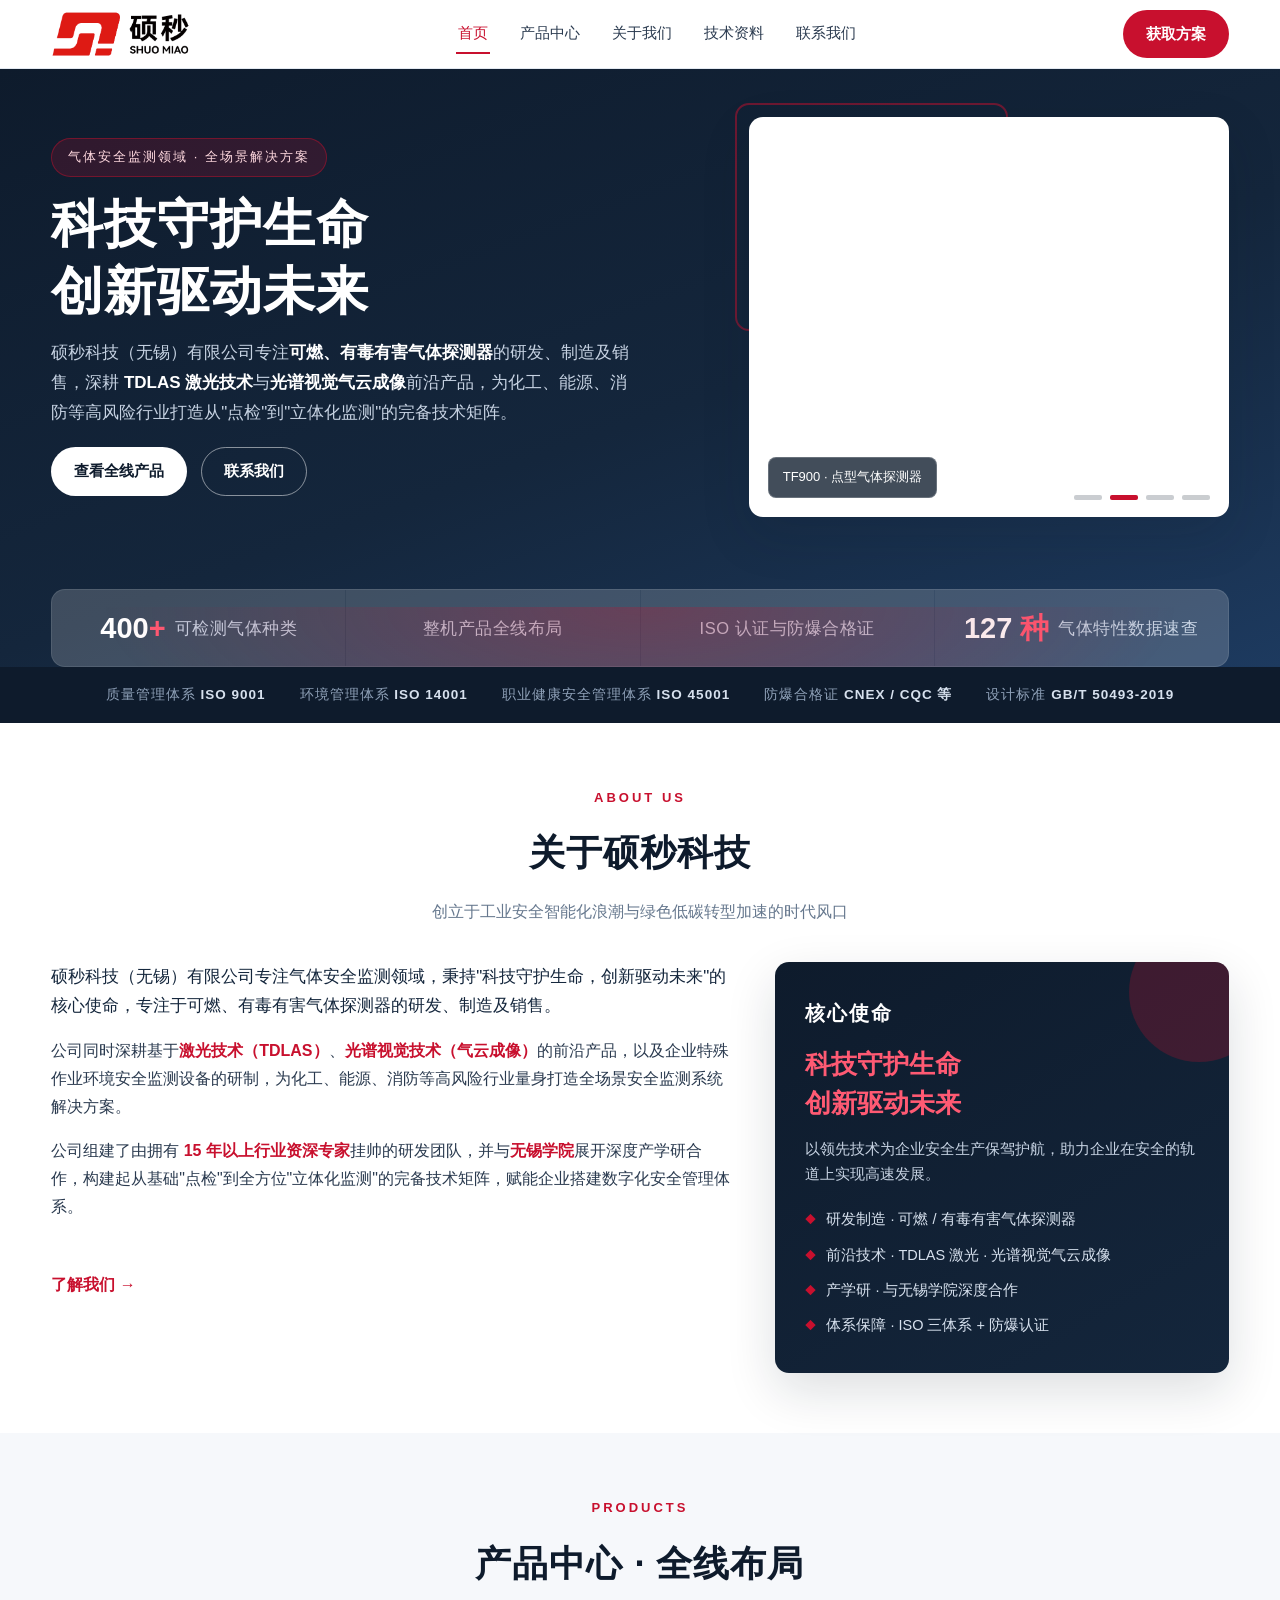
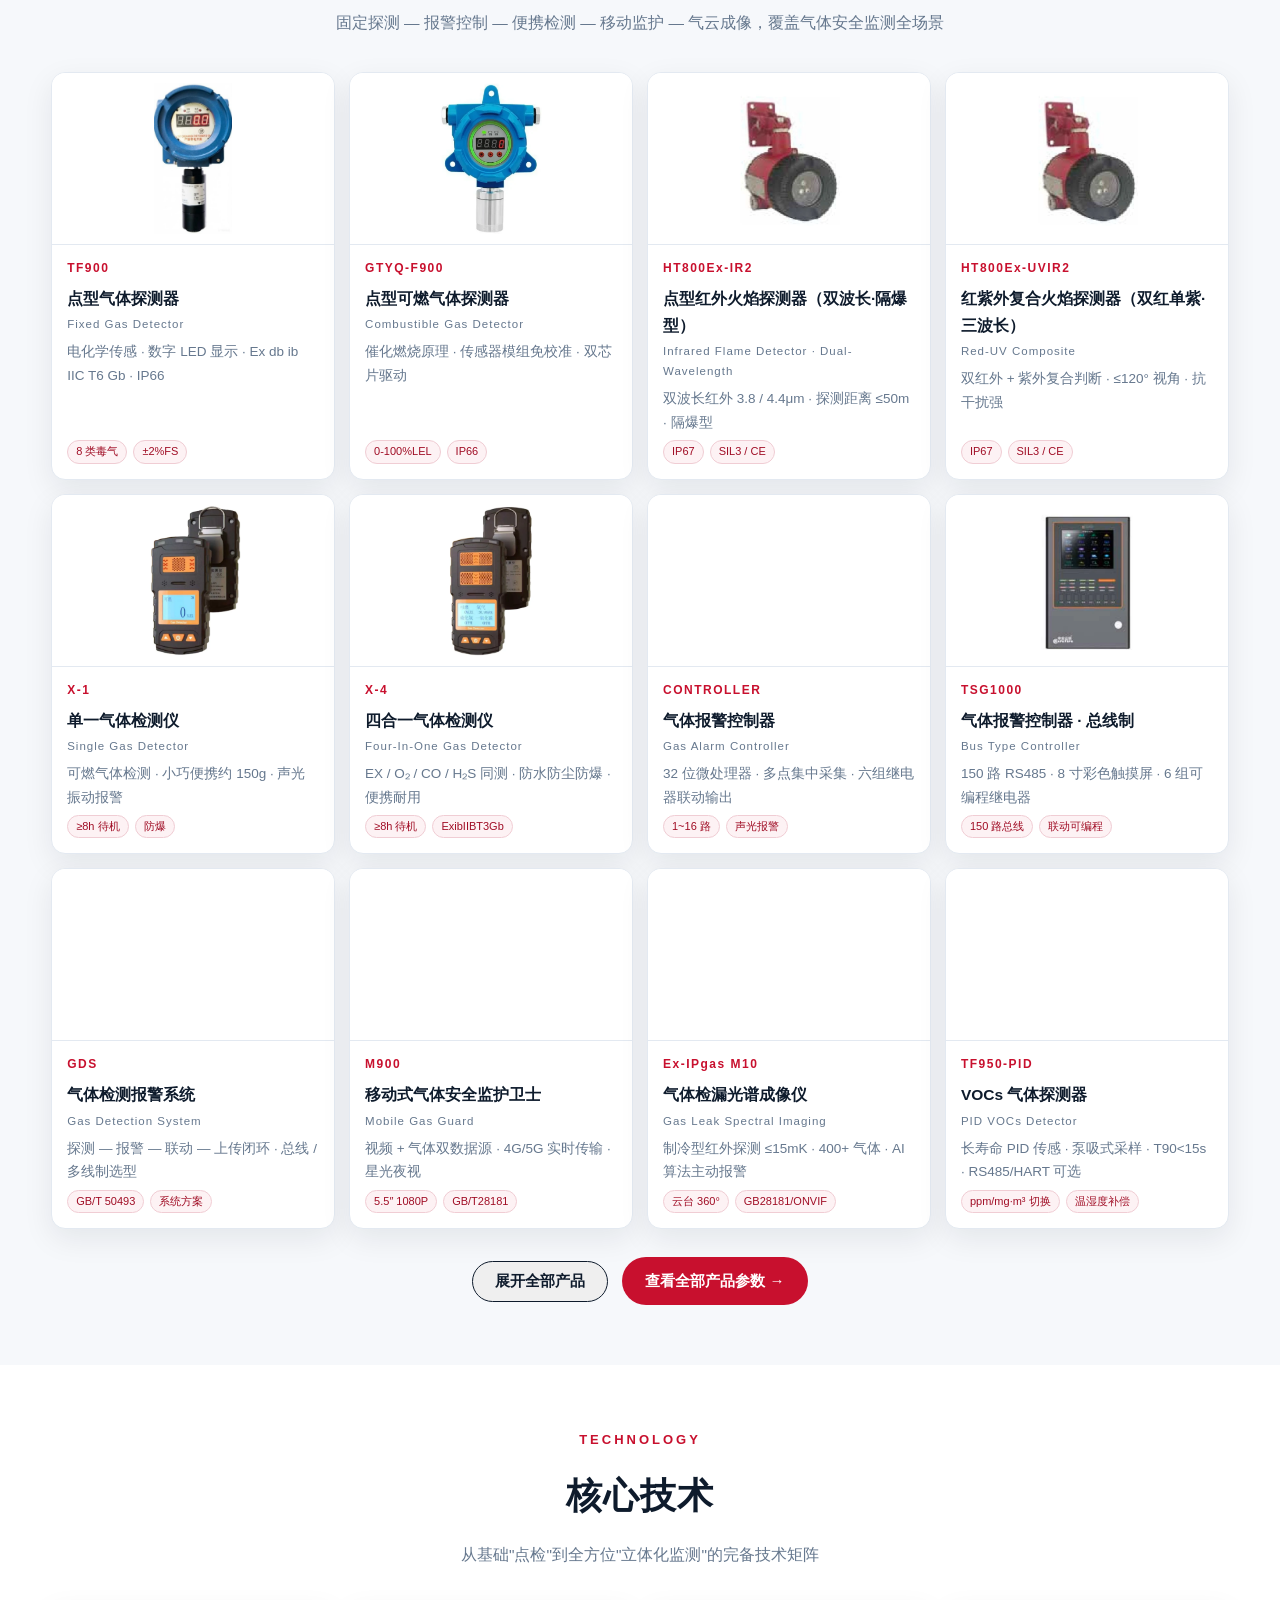
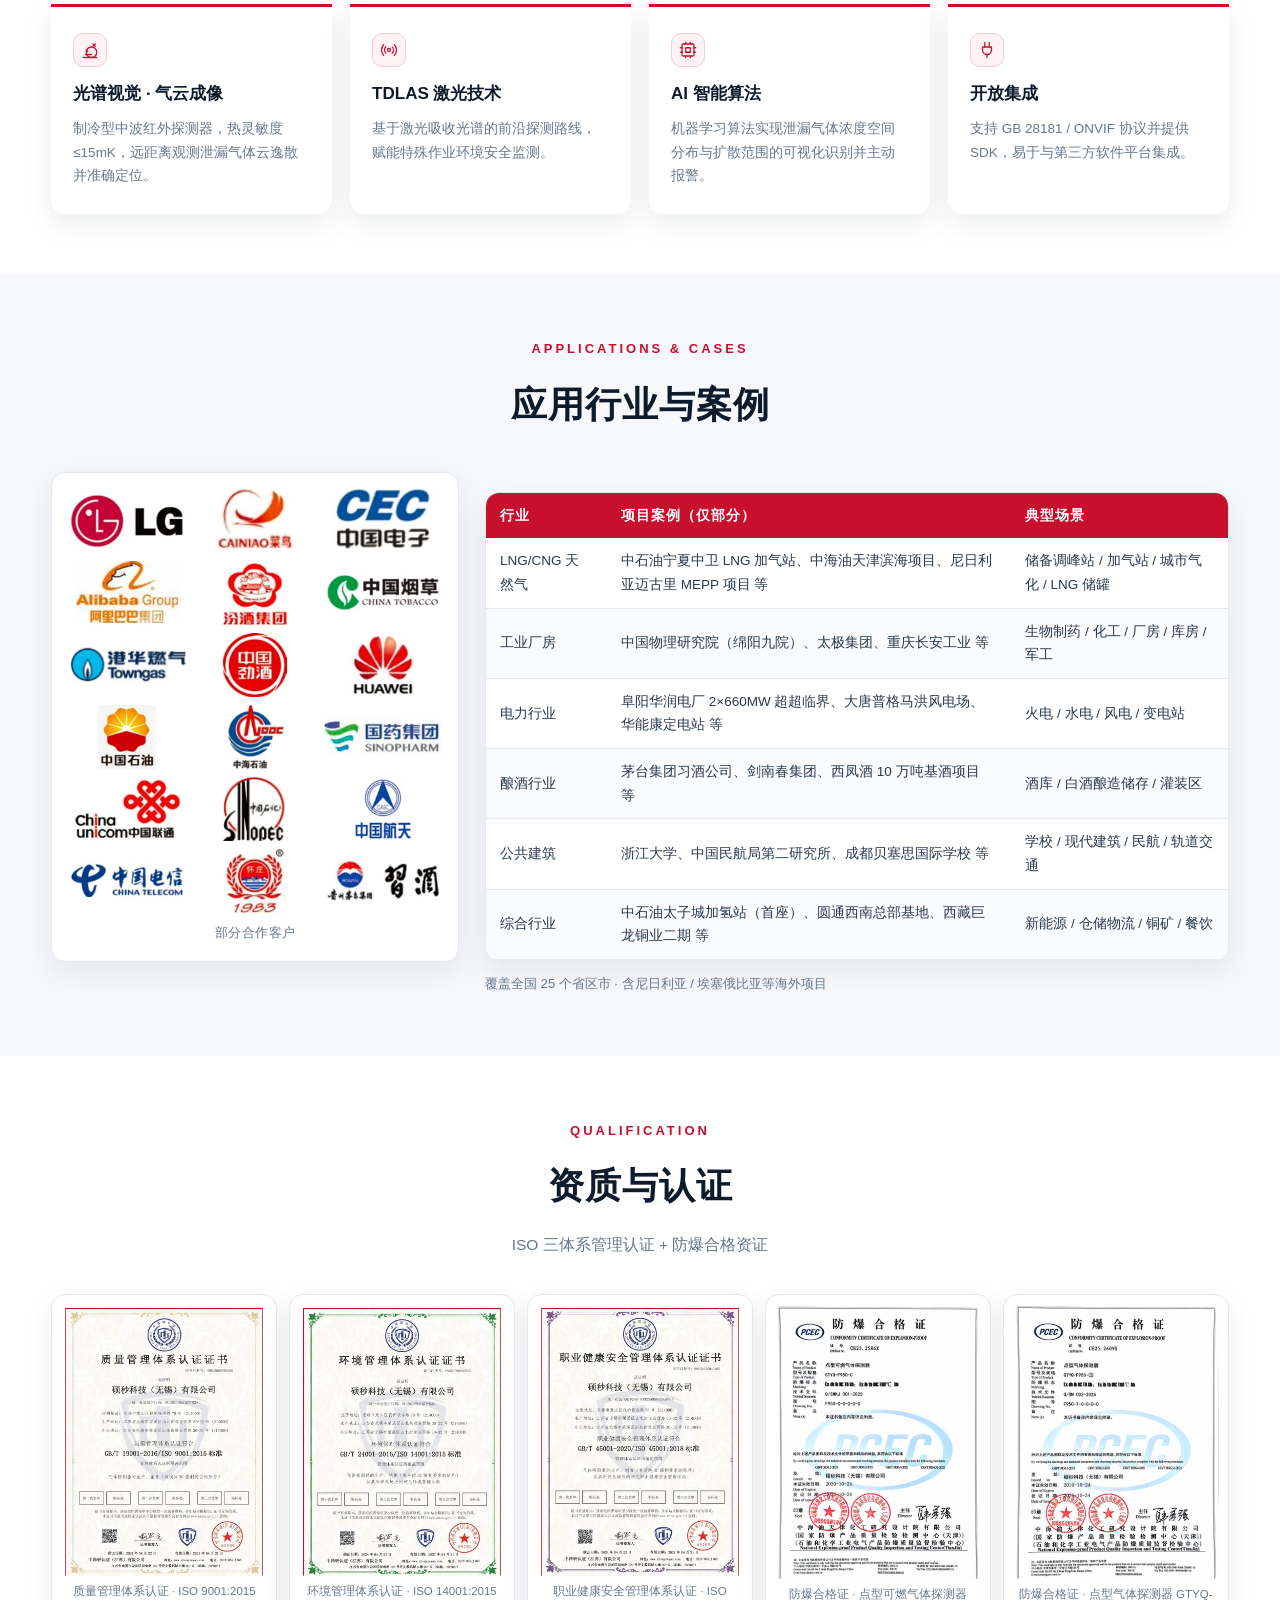
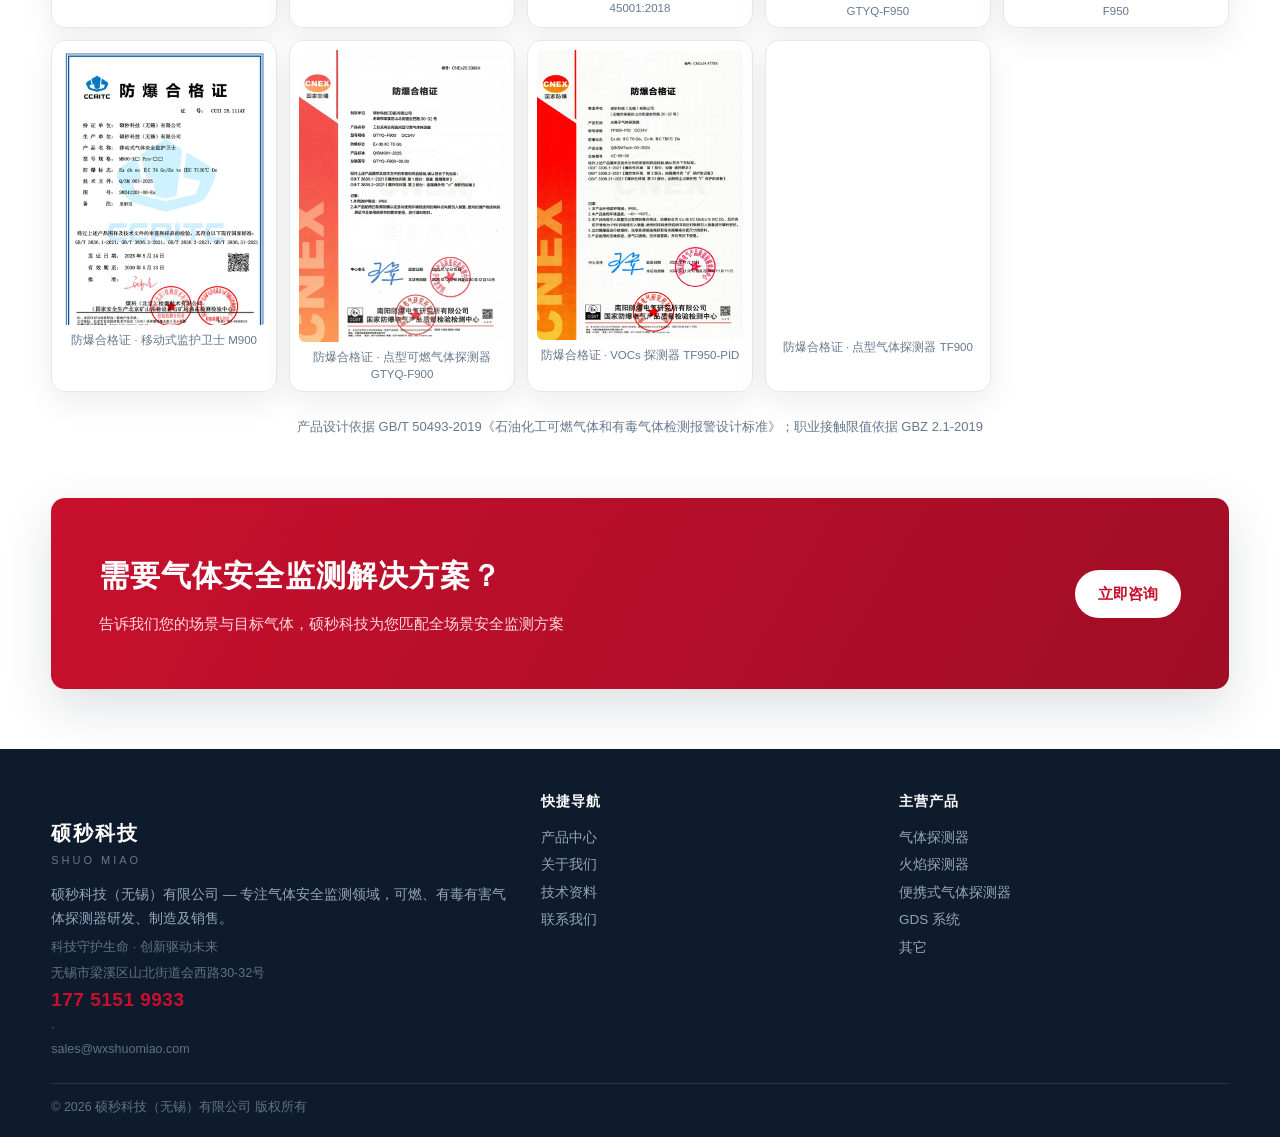
==== commit 0b5bbad6: "feat: 0827 官网全日迭代（admin5 验收轮，合并 39 提交）——客户 logo 墙裁 18 个独立网格；行业表对齐新版 docx 后改行业/项目案例/典型场景三列；资质证书一排 5 个" ====
--- a/index.html
+++ b/index.html
@@ -21,7 +21,7 @@
 <link rel="prefetch" href="products.html">
 <link rel="prefetch" href="data.html">
 <link rel="prefetch" href="contact.html">
-<link rel="stylesheet" href="assets/css/style.min.css?v=20260826a">
+<link rel="stylesheet" href="assets/css/style.min.css?v=20260827v">
 <script type="application/ld+json">
 {"@context":"https://schema.org","@type":"Organization","name":"硕秒科技（无锡）有限公司","alternateName":"SHUO MIAO Technology","slogan":"科技守护生命 创新驱动未来","url":"https://shuomiao.growclaw.top/","logo":"https://shuomiao.growclaw.top/assets/img/logo-lockup.webp?v=20260822c","description":"专注气体安全监测领域，可燃、有毒有害气体探测器研发、制造及销售，深耕TDLAS激光技术与光谱视觉气云成像技术。","address":{"@type":"PostalAddress","streetAddress":"梁溪区山北街道会西路30-32号","addressLocality":"无锡市","addressRegion":"江苏省","addressCountry":"CN"},"telephone":"+86-177-5151-9933","email":"sales@wxshuomiao.com","knowsAbout":["气体探测器","气体报警控制器","VOCs检测","气体检漏光谱成像","TDLAS","工业安全监测"]}
 </script>
@@ -37,44 +37,12 @@
       <div class="nav-drop"><a href="products.html">产品中心</a>
         <div class="nav-mega" aria-label="产品分类">
           <div class="nm-cols">
-            <div class="nm-col">
-              <a class="nm-cat" href="products.html#cat-gas">气体探测器</a>
-              <a href="products.html#tf900">TF900 点型气体探测器</a>
-              <a href="products.html#f900">GTYQ-F900 可燃气体探测器</a>
-              <a href="products.html#f900ec">GTYQ-F900 毒性气体版</a>
-            </div>
-            <div class="nm-col">
-              <a class="nm-cat" href="products.html#cat-flame">火焰探测器</a>
-              <a href="products.html#fl-ir2">HT800Ex-IR2 红外双波长</a>
-              <a href="products.html#fl-ir3">HT800Ex-IR3 红外三波长</a>
-              <a href="products.html#fl-ir4">HT800Ex-IR4 红外四波长</a>
-              <a href="products.html#fl-uv">HT800Ex-UVIR3 紫外型</a>
-              <a href="products.html#fl-uvir2">HT800Ex-UVIR2 复合·三波长</a>
-              <a href="products.html#fl-uvir3">HT800Ex-UVIR3 复合·四波长</a>
-              <a href="products.html#fl-uvir2h">HT800Ex-UVIR2 高速·三波长</a>
-              <a href="products.html#fl-uvir3h">HT800Ex-UVIR3 高速·四波长</a>
-            </div>
-            <div class="nm-col">
-              <a class="nm-cat" href="products.html#cat-portable">便携式气体探测器</a>
-              <a href="products.html#x1">X-1 单一气体检测</a>
-              <a href="products.html#x4">X-4 四合一气体检测</a>
-            </div>
-            <div class="nm-col">
-              <a class="nm-cat" href="products.html#cat-gds">GDS 系统</a>
-              <a href="products.html#controller">气体报警控制器</a>
-              <a href="products.html#tsg1000">TSG1000 总线制控制器</a>
-              <a href="products.html#tsg2000">TSG2000 总线制控制器</a>
-              <a href="products.html#tsg3000">TSG3000 多线制控制器</a>
-              <a href="products.html#gds">GDS 系统总览</a>
-            </div>
-            <div class="nm-col">
-              <a class="nm-cat" href="products.html#cat-other">其它</a>
-              <a href="products.html#m900">M900 移动监护卫士</a>
-              <a href="products.html#m10">M10 气体检漏光谱成像</a>
-              <a href="products.html#tf950">TF950-PID VOCs 探测器</a>
-            </div>
+            <a class="nm-cat" href="products.html#cat-gas"><span class="nm-no">01</span>气体探测器<small>点型 · 可燃 · 毒性</small></a>
+            <a class="nm-cat" href="products.html#cat-flame"><span class="nm-no">02</span>火焰探测器<small>红外 · 红紫外复合 · 紫外</small></a>
+            <a class="nm-cat" href="products.html#cat-portable"><span class="nm-no">03</span>便携式气体探测器<small>单一 · 四合一</small></a>
+            <a class="nm-cat" href="products.html#cat-gds"><span class="nm-no">04</span>GDS 系统<small>总线 · 多线控制器</small></a>
+            <a class="nm-cat" href="products.html#cat-other"><span class="nm-no">05</span>其它<small>监护 · 成像 · VOCs</small></a>
           </div>
-          <a class="nm-foot" href="products.html#manuals">在线产品手册 — 隔爆型火焰探测器 / GDS 总线制 / 多线制 →</a>
         </div>
       </div>
       <a href="about.html">关于我们</a>
@@ -120,7 +88,7 @@
 
 <div class="trust">
   <div class="container">
-    <span>质量管理体系 <b>ISO 9001</b></span><span>环境管理体系 <b>ISO 14001</b></span><span>职业健康安全管理体系 <b>ISO 45001</b></span><span>防爆合格证 <b>CNEX / CQC 等 ×6</b></span><span>设计标准 <b>GB/T 50493-2019</b></span>
+    <span>质量管理体系 <b>ISO 9001</b></span><span>环境管理体系 <b>ISO 14001</b></span><span>职业健康安全管理体系 <b>ISO 45001</b></span><span>防爆合格证 <b>CNEX / CQC 等</b></span><span>设计标准 <b>GB/T 50493-2019</b></span>
   </div>
 </div>
 
@@ -160,57 +128,97 @@
       <h2>产品中心 · 全线布局</h2>
       <p>固定探测 — 报警控制 — 便携检测 — 移动监护 — 气云成像，覆盖气体安全监测全场景</p>
     </div>
-    <div class="prod-grid">
+    <div class="prod-grid" id="prodGrid">
       <a class="prod-card" href="products.html#tf900">
         <div class="ph"><img src="assets/img/tf900.webp?v=20260821e" alt="TF900 点型气体探测器" width="800" height="1541" decoding="async" loading="lazy"></div>
         <div class="bd"><span class="model">TF900</span><h3>点型气体探测器<span class="en">Fixed Gas Detector</span></h3><p>电化学传感 · 数字 LED 显示 · Ex db ib IIC T6 Gb · IP66</p><div class="tags"><span class="tag">8 类毒气</span><span class="tag">±2%FS</span></div></div>
       </a>
       <a class="prod-card" href="products.html#f900">
-        <div class="ph"><img src="assets/img/f900.webp?v=20260821e" alt="GTYQ-F900 点型可燃气体探测器" width="800" height="800" decoding="async" loading="lazy"></div>
+        <div class="ph"><img src="assets/img/f900-main.webp" alt="GTYQ-F900 点型可燃气体探测器官方产品图" width="386" height="567" decoding="async" loading="lazy"></div>
         <div class="bd"><span class="model">GTYQ-F900</span><h3>点型可燃气体探测器<span class="en">Combustible Gas Detector</span></h3><p>催化燃烧原理 · 传感器模组免校准 · 双芯片驱动</p><div class="tags"><span class="tag">0-100%LEL</span><span class="tag">IP66</span></div></div>
+      </a>
+      <a class="prod-card extra" href="products.html#f900ec">
+        <div class="ph"><img src="assets/img/f900ec-main.webp" alt="GTYQ-F900 点型气体探测器·毒性气体版官方产品图" width="386" height="567" decoding="async" loading="lazy"></div>
+        <div class="bd"><span class="model">GTYQ-F900</span><h3>点型气体探测器 · 毒性气体版<span class="en">Toxic Gas Detector</span></h3><p>电化学原理 · 8 类毒性气体 · 传感器模组免校准</p><div class="tags"><span class="tag">电化学</span><span class="tag">4-20mA</span></div></div>
+      </a>
+      <a class="prod-card" href="products.html#fl-ir2">
+        <div class="ph"><img src="assets/img/flame-main.webp" alt="HT800Ex-IR2 点型红外火焰探测器（双波长·隔爆型）" width="400" height="436" decoding="async" loading="lazy"></div>
+        <div class="bd"><span class="model">HT800Ex-IR2</span><h3>点型红外火焰探测器（双波长·隔爆型）<span class="en">Infrared Flame Detector · Dual-Wavelength</span></h3><p>双波长红外 3.8 / 4.4μm · 探测距离 ≤50m · 隔爆型</p><div class="tags"><span class="tag">IP67</span><span class="tag">SIL3 / CE</span></div></div>
+      </a>
+      <a class="prod-card extra" href="products.html#fl-ir3">
+        <div class="ph"><img src="assets/img/flame-main.webp" alt="HT800Ex-IR3 点型红外火焰探测器（三波长·隔爆型）" width="400" height="436" decoding="async" loading="lazy"></div>
+        <div class="bd"><span class="model">HT800Ex-IR3</span><h3>红外火焰探测器（三波长）<span class="en">IR · Tri-Wavelength</span></h3><p>三波长 3.8/4.4/5.3μm · 抗干扰更强</p><div class="tags"><span class="tag">三波长</span><span class="tag">IP67</span></div></div>
+      </a>
+      <a class="prod-card extra" href="products.html#fl-ir4">
+        <div class="ph"><img src="assets/img/flame-main.webp" alt="HT800Ex-IR4 点型红外火焰探测器（四波长·隔爆型）" width="400" height="436" decoding="async" loading="lazy"></div>
+        <div class="bd"><span class="model">HT800Ex-IR4</span><h3>红外火焰探测器（四波长）<span class="en">IR · Quad-Wavelength</span></h3><p>四波长 2.7-5.3μm · 误报抑制最高</p><div class="tags"><span class="tag">四波长</span><span class="tag">SIL3/CE</span></div></div>
+      </a>
+      <a class="prod-card extra" href="products.html#fl-uv">
+        <div class="ph"><img src="assets/img/flame-main.webp" alt="HT800Ex-UVIR3 点型紫外火焰探测器（隔爆型）" width="400" height="436" decoding="async" loading="lazy"></div>
+        <div class="bd"><span class="model">HT800Ex-UVIR3</span><h3>紫外火焰探测器（隔爆型）<span class="en">UV Flame Detector</span></h3><p>185-260nm 紫外 · 爆燃瞬间响应</p><div class="tags"><span class="tag">紫外型</span><span class="tag">IP67</span></div></div>
+      </a>
+      <a class="prod-card" href="products.html#fl-uvir2">
+        <div class="ph"><img src="assets/img/flame-main.webp" alt="HT800Ex-UVIR2 点型红紫外复合火焰探测器（双红单紫·三波长）" width="400" height="436" decoding="async" loading="lazy"></div>
+        <div class="bd"><span class="model">HT800Ex-UVIR2</span><h3>红紫外复合火焰探测器（双红单紫·三波长）<span class="en">Red-UV Composite</span></h3><p>双红外 + 紫外复合判断 · ≤120° 视角 · 抗干扰强</p><div class="tags"><span class="tag">IP67</span><span class="tag">SIL3 / CE</span></div></div>
+      </a>
+      <a class="prod-card extra" href="products.html#fl-uvir3">
+        <div class="ph"><img src="assets/img/flame-main.webp" alt="HT800Ex-UVIR3 红紫外复合火焰探测器" width="400" height="436" decoding="async" loading="lazy"></div>
+        <div class="bd"><span class="model">HT800Ex-UVIR3</span><h3>红紫外复合（三红单紫·四波长）<span class="en">Red-UV Composite</span></h3><p>三红外 + 紫外复合判断 · 抗干扰全面</p><div class="tags"><span class="tag">四波长</span><span class="tag">SIL3/CE</span></div></div>
+      </a>
+      <a class="prod-card extra" href="products.html#fl-uvir2h">
+        <div class="ph"><img src="assets/img/flame-main.webp" alt="HT800Ex-UVIR2 高速红紫外复合火焰探测器" width="400" height="436" decoding="async" loading="lazy"></div>
+        <div class="bd"><span class="model">HT800Ex-UVIR2</span><h3>高速红紫外复合（三波长）<span class="en">High-Speed Composite</span></h3><p>同 UVIR2 配置 · 响应更快</p><div class="tags"><span class="tag">高速型</span><span class="tag">三波长</span></div></div>
+      </a>
+      <a class="prod-card extra" href="products.html#fl-uvir3h">
+        <div class="ph"><img src="assets/img/flame-main.webp" alt="HT800Ex-UVIR3 高速红紫外复合火焰探测器" width="400" height="436" decoding="async" loading="lazy"></div>
+        <div class="bd"><span class="model">HT800Ex-UVIR3</span><h3>高速红紫外复合（四波长）<span class="en">High-Speed Composite</span></h3><p>同 UVIR3 配置 · 响应更快</p><div class="tags"><span class="tag">高速型</span><span class="tag">四波长</span></div></div>
+      </a>
+      <a class="prod-card" href="products.html#x1">
+        <div class="ph"><img src="assets/img/x1b.webp?v=20260822a" alt="X-1 单一气体检测仪实物图" width="588" height="920" decoding="async" loading="lazy"></div>
+        <div class="bd"><span class="model">X-1</span><h3>单一气体检测仪<span class="en">Single Gas Detector</span></h3><p>可燃气体检测 · 小巧便携约 150g · 声光振动报警</p><div class="tags"><span class="tag">≥8h 待机</span><span class="tag">防爆</span></div></div>
+      </a>
+      <a class="prod-card" href="products.html#x4">
+        <div class="ph"><img src="assets/img/x4a.webp" alt="X-4 四合一气体检测仪" width="528" height="894" decoding="async" loading="lazy"></div>
+        <div class="bd"><span class="model">X-4</span><h3>四合一气体检测仪<span class="en">Four-In-One Gas Detector</span></h3><p>EX / O₂ / CO / H₂S 同测 · 防水防尘防爆 · 便携耐用</p><div class="tags"><span class="tag">≥8h 待机</span><span class="tag">ExibIIBT3Gb</span></div></div>
+      </a>
+      <a class="prod-card" href="products.html#controller">
+        <div class="ph"><img src="assets/img/controller.webp?v=20260825a" alt="气体报警控制器" width="724" height="724" decoding="async" loading="lazy"></div>
+        <div class="bd"><span class="model">CONTROLLER</span><h3>气体报警控制器<span class="en">Gas Alarm Controller</span></h3><p>32 位微处理器 · 多点集中采集 · 六组继电器联动输出</p><div class="tags"><span class="tag">1~16 路</span><span class="tag">声光报警</span></div></div>
+      </a>
+      <a class="prod-card" href="products.html#tsg1000">
+        <div class="ph"><img src="assets/img/tsg1000-main.webp" alt="TSG1000 气体报警控制器（总线制）" width="348" height="500" decoding="async" loading="lazy"></div>
+        <div class="bd"><span class="model">TSG1000</span><h3>气体报警控制器 · 总线制<span class="en">Bus Type Controller</span></h3><p>150 路 RS485 · 8 寸彩色触摸屏 · 6 组可编程继电器</p><div class="tags"><span class="tag">150 路总线</span><span class="tag">联动可编程</span></div></div>
+      </a>
+      <a class="prod-card extra" href="products.html#tsg2000">
+        <div class="ph"><img src="assets/img/tsg2000-main.webp" alt="TSG2000 气体报警控制器（总线及分线）" width="478" height="448" decoding="async" loading="lazy"></div>
+        <div class="bd"><span class="model">TSG2000</span><h3>气体报警控制器 · 总线及分线<span class="en">Bus / Multi-wire</span></h3><p>卡件式扩展 · 每卡件 1 路 4-20mA + 98 点总线</p><div class="tags"><span class="tag">卡件扩展</span><span class="tag">TFT LCD</span></div></div>
+      </a>
+      <a class="prod-card extra" href="products.html#tsg3000">
+        <div class="ph"><img src="assets/img/tsg3000-main.webp" alt="TSG3000 气体报警控制器（多线制）" width="648" height="498" decoding="async" loading="lazy"></div>
+        <div class="bd"><span class="model">TSG3000</span><h3>气体报警控制器 · 多线制<span class="en">Multi-line Controller</span></h3><p>点对点独立回路 · 壁挂 / 盘装 / 立柜式机体</p><div class="tags"><span class="tag">回路独立</span><span class="tag">立柜式</span></div></div>
+      </a>
+      <a class="prod-card" href="products.html#gds">
+        <div class="ph"><img src="assets/img/gds-main.webp" alt="气体检测报警系统（GDS）系统架构图" width="1090" height="886" decoding="async" loading="lazy"></div>
+        <div class="bd"><span class="model">GDS</span><h3>气体检测报警系统<span class="en">Gas Detection System</span></h3><p>探测 — 报警 — 联动 — 上传闭环 · 总线 / 多线制选型</p><div class="tags"><span class="tag">GB/T 50493</span><span class="tag">系统方案</span></div></div>
+      </a>
+      <a class="prod-card" href="products.html#m900">
+        <div class="ph"><img src="assets/img/m900a.webp?v=20260821e" alt="M900 移动式气体安全监护卫士" width="800" height="1314" decoding="async" loading="lazy"></div>
+        <div class="bd"><span class="model">M900</span><h3>移动式气体安全监护卫士<span class="en">Mobile Gas Guard</span></h3><p>视频 + 气体双数据源 · 4G/5G 实时传输 · 星光夜视</p><div class="tags"><span class="tag">5.5″ 1080P</span><span class="tag">GB/T28181</span></div></div>
+      </a>
+      <a class="prod-card" href="products.html#m10">
+        <div class="ph"><img src="assets/img/m10h.webp" alt="Ex-IPgas M10 气体检漏光谱成像仪" width="696" height="780" decoding="async" loading="lazy"></div>
+        <div class="bd"><span class="model">Ex-IPgas M10</span><h3>气体检漏光谱成像仪<span class="en">Gas Leak Spectral Imaging</span></h3><p>制冷型红外探测 ≤15mK · 400+ 气体 · AI 算法主动报警</p><div class="tags"><span class="tag">云台 360°</span><span class="tag">GB28181/ONVIF</span></div></div>
       </a>
       <a class="prod-card" href="products.html#tf950">
         <div class="ph"><img src="assets/img/tf950.webp?v=20260821e" alt="TF950-PID VOCs 气体探测器" width="700" height="800" decoding="async" loading="lazy"></div>
         <div class="bd"><span class="model">TF950-PID</span><h3>VOCs 气体探测器<span class="en">PID VOCs Detector</span></h3><p>长寿命 PID 传感 · 泵吸式采样 · T90&lt;15s · RS485/HART 可选</p><div class="tags"><span class="tag">ppm/mg·m³ 切换</span><span class="tag">温湿度补偿</span></div></div>
       </a>
-      <a class="prod-card" href="products.html#controller">
-        <div class="ph"><img src="assets/img/controller.webp?v=20260825a" alt="气体报警控制器" width="724" height="724" decoding="async" loading="lazy"></div>
-        <div class="bd"><span class="model">CONTROLLER</span><h3>气体报警控制器<span class="en">Gas Alarm Controller</span></h3><p>32 位微处理器 · 多点集中采集 · 六组继电器联动输出</p><div class="tags"><span class="tag">1~16 路</span><span class="tag">声光报警</span></div></div>
-      </a>
-      <a class="prod-card" href="products.html#x4">
-        <div class="ph"><img src="assets/img/x4a.webp" alt="X-4 四合一气体检测仪" width="528" height="894" decoding="async" loading="lazy"></div>
-        <div class="bd"><span class="model">X-4</span><h3>四合一气体检测仪<span class="en">Four-In-One Gas Detector</span></h3><p>EX / O₂ / CO / H₂S 同测 · 防水防尘防爆 · 便携耐用</p><div class="tags"><span class="tag">≥8h 待机</span><span class="tag">ExibIIBT3Gb</span></div></div>
-      </a>
-      <a class="prod-card" href="products.html#m10">
-        <div class="ph"><img src="assets/img/m10h.webp" alt="Ex-IPgas M10 气体检漏光谱成像仪" width="696" height="780" decoding="async" loading="lazy"></div>
-        <div class="bd"><span class="model">Ex-IPgas M10</span><h3>气体检漏光谱成像仪<span class="en">Gas Leak Spectral Imaging</span></h3><p>制冷型红外探测 ≤15mK · 400+ 气体 · AI 算法主动报警</p><div class="tags"><span class="tag">云台 360°</span><span class="tag">GB28181/ONVIF</span></div></div>
-      </a>
-      <a class="prod-card" href="products.html#m900">
-        <div class="ph"><img src="assets/img/m900a.webp?v=20260821e" alt="M900 移动式气体安全监护卫士" width="800" height="1314" decoding="async" loading="lazy"></div>
-        <div class="bd"><span class="model">M900</span><h3>移动式气体安全监护卫士<span class="en">Mobile Gas Guard</span></h3><p>视频 + 气体双数据源 · 4G/5G 实时传输 · 星光夜视</p><div class="tags"><span class="tag">5.5″ 1080P</span><span class="tag">GB/T28181</span></div></div>
-      </a>
-      <a class="prod-card" href="products.html#x1">
-        <div class="ph"><img src="assets/img/x1b.webp?v=20260822a" alt="X-1 单一气体检测仪实物图" width="588" height="920" decoding="async" loading="lazy"></div>
-        <div class="bd"><span class="model">X-1</span><h3>单一气体检测仪<span class="en">Single Gas Detector</span></h3><p>可燃气体检测 · 小巧便携约 150g · 声光振动报警</p><div class="tags"><span class="tag">≥8h 待机</span><span class="tag">防爆</span></div></div>
-      </a>
-      <button class="prod-card manual-card" type="button" data-modal="fbm-gas">
-        <div class="ph"><img src="assets/img/fb-cover-p4.webp?v=20260825q" alt="隔爆型火焰探测器（系列）手册" width="900" height="615" loading="lazy" decoding="async"></div>
-        <div class="bd"><span class="model">MANUAL</span><h3>隔爆型火焰探测器（系列）<span class="en">Explosion-proof Flame Detectors</span></h3><p>原厂选型手册在线翻阅 · 12 页 · 支持缩放</p><div class="tags"><span class="tag">探测 ≤50m</span><span class="tag">IP67</span><span class="tag">SIL3 / CE</span></div></div>
-      </button>
-      <button class="prod-card manual-card" type="button" data-modal="fbm-bus">
-        <div class="ph"><img src="assets/img/fb-cov-p15.webp?v=20260825q" alt="GDS 气体报警控制系统（总线制）手册" width="900" height="615" loading="lazy" decoding="async"></div>
-        <div class="bd"><span class="model">MANUAL</span><h3>GDS 气体报警控制系统<span class="en">Bus Type · 总线制</span></h3><p>原厂选型手册在线翻阅 · 4 页 · 支持缩放</p><div class="tags"><span class="tag">150 路 RS485</span><span class="tag">8 寸触摸屏</span><span class="tag">6 组继电器</span></div></div>
-      </button>
-      <button class="prod-card manual-card" type="button" data-modal="fbm-multi">
-        <div class="ph"><img src="assets/img/fb-cov-p17.webp?v=20260825q" alt="GDS 气体报警控制系统（多线制）手册" width="900" height="615" loading="lazy" decoding="async"></div>
-        <div class="bd"><span class="model">MANUAL</span><h3>GDS 气体报警控制系统<span class="en">Multi-line Type · 多线制</span></h3><p>原厂选型手册在线翻阅 · 4 页 · 支持缩放</p><div class="tags"><span class="tag">模块化点对点</span><span class="tag">壁挂 / 立柜式</span><span class="tag">4-20mA</span></div></div>
-      </button>
-      <a class="prod-card" href="data.html">
+      <a class="prod-card extra" href="data.html">
         <div class="ph"><img src="assets/img/m10-thermal.webp?v=20260821e" alt="气体特性数据表与光谱成像热力图" width="603" height="426" decoding="async" loading="lazy"></div>
         <div class="bd"><span class="model">DATA</span><h3>气体特性数据速查<span class="en">Gas Reference Data</span></h3><p>常见易燃气体蒸气 101 种 + 有毒气体氧气 26 种，引两国标</p><div class="tags"><span class="tag">GB/T 50493</span><span class="tag">GBZ 2.1</span></div></div>
       </a>
     </div>
-    <div style="text-align:center"><a class="btn btn-red" href="products.html" style="margin-top:40px">查看全部产品参数</a></div>
+    <div class="prod-more" style="text-align:center"><button type="button" class="btn btn-ghost" id="prodExpand" aria-expanded="false" aria-controls="prodGrid">展开全部产品</button><a class="btn btn-red" href="products.html">查看全部产品参数 →</a></div>
   </div>
 </section>
 
@@ -222,10 +230,10 @@
       <p>从基础"点检"到全方位"立体化监测"的完备技术矩阵</p>
     </div>
     <div class="tech-grid">
-      <div class="tech"><span class="ico">🔬</span><h3>光谱视觉 · 气云成像</h3><p>制冷型中波红外探测器，热灵敏度 ≤15mK，远距离观测泄漏气体云逸散并准确定位。</p></div>
-      <div class="tech"><span class="ico">📡</span><h3>TDLAS 激光技术</h3><p>基于激光吸收光谱的前沿探测路线，赋能特殊作业环境安全监测。</p></div>
-      <div class="tech"><span class="ico">🧠</span><h3>AI 智能算法</h3><p>机器学习算法实现泄漏气体浓度空间分布与扩散范围的可视化识别并主动报警。</p></div>
-      <div class="tech"><span class="ico">🔌</span><h3>开放集成</h3><p>支持 GB 28181 / ONVIF 协议并提供 SDK，易于与第三方软件平台集成。</p></div>
+      <div class="tech"><svg class="ico-svg" viewBox="0 0 24 24" fill="none" stroke="currentColor" stroke-width="1.7" stroke-linecap="round" stroke-linejoin="round" aria-hidden="true"><path d="M6 18h8"/><path d="M3 22h18"/><path d="M14 22a7 7 0 1 0 0-14 7 7 0 0 0 0 14Z"/><path d="m9 14-2-2"/><path d="m16 7 3-3"/><path d="m19 7-3-3"/></svg><h3>光谱视觉 · 气云成像</h3><p>制冷型中波红外探测器，热灵敏度 ≤15mK，远距离观测泄漏气体云逸散并准确定位。</p></div>
+      <div class="tech"><svg class="ico-svg" viewBox="0 0 24 24" fill="none" stroke="currentColor" stroke-width="1.7" stroke-linecap="round" stroke-linejoin="round" aria-hidden="true"><path d="M4.9 19.1C1 15.2 1 8.8 4.9 4.9"/><path d="M7.8 16.2c-2.3-2.3-2.3-6.1 0-8.5"/><circle cx="12" cy="12" r="2"/><path d="M16.2 7.8c2.3 2.3 2.3 6.1 0 8.5"/><path d="M19.1 4.9C23 8.8 23 15.2 19.1 19.1"/></svg><h3>TDLAS 激光技术</h3><p>基于激光吸收光谱的前沿探测路线，赋能特殊作业环境安全监测。</p></div>
+      <div class="tech"><svg class="ico-svg" viewBox="0 0 24 24" fill="none" stroke="currentColor" stroke-width="1.7" stroke-linecap="round" stroke-linejoin="round" aria-hidden="true"><rect x="4" y="4" width="16" height="16" rx="2"/><path d="M9 9h6v6H9z"/><path d="M9 2v2M15 2v2M9 20v2M15 20v2M2 9h2M2 15h2M20 9h2M20 15h2"/></svg><h3>AI 智能算法</h3><p>机器学习算法实现泄漏气体浓度空间分布与扩散范围的可视化识别并主动报警。</p></div>
+      <div class="tech"><svg class="ico-svg" viewBox="0 0 24 24" fill="none" stroke="currentColor" stroke-width="1.7" stroke-linecap="round" stroke-linejoin="round" aria-hidden="true"><path d="M9 2v6M15 2v6"/><path d="M6 8h12v4a6 6 0 0 1-12 0V8Z"/><path d="M12 18v4"/></svg><h3>开放集成</h3><p>支持 GB 28181 / ONVIF 协议并提供 SDK，易于与第三方软件平台集成。</p></div>
     </div>
   </div>
 </section>
@@ -233,14 +241,45 @@
 <section class="section alt" id="industries">
   <div class="container">
     <div class="section-head">
-      <span class="kicker">APPLICATIONS</span>
-      <h2>应用行业</h2>
-      <p>广泛应用于气体易泄漏场所的安全检测与报警</p>
-    </div>
-    <div class="chips">
-      <span class="chip"><b>石油</b>化工</span><span class="chip">能源电力</span><span class="chip"><b>消防</b>应急</span><span class="chip">冶金炼化</span>
-      <span class="chip">燃气输配</span><span class="chip">生化医药</span><span class="chip">油库 · 液化气站</span><span class="chip">加油站</span>
-      <span class="chip">喷漆房</span><span class="chip">环保监测</span><span class="chip">农业</span><span class="chip">市政管网</span>
+      <span class="kicker">APPLICATIONS &amp; CASES</span>
+      <h2>应用行业与案例</h2>
+    </div>
+    <div class="case-wrap">
+      <figure class="case-logos">
+        <div class="logo-wall">
+          <img src="assets/img/case-logo-01.webp" alt="LG" width="204" height="90" loading="lazy" decoding="async">
+          <img src="assets/img/case-logo-02.webp" alt="菜鸟" width="94" height="73" loading="lazy" decoding="async">
+          <img src="assets/img/case-logo-03.webp" alt="合作客户标识" width="123" height="77" loading="lazy" decoding="async">
+          <img src="assets/img/case-logo-04.webp" alt="阿里巴巴集团" width="184" height="109" loading="lazy" decoding="async">
+          <img src="assets/img/case-logo-05.webp" alt="汾酒集团" width="120" height="109" loading="lazy" decoding="async">
+          <img src="assets/img/case-logo-06.webp" alt="合作客户标识" width="194" height="67" loading="lazy" decoding="async">
+          <img src="assets/img/case-logo-07.webp" alt="港华燃气" width="239" height="79" loading="lazy" decoding="async">
+          <img src="assets/img/case-logo-08.webp" alt="中国劲酒" width="124" height="114" loading="lazy" decoding="async">
+          <img src="assets/img/case-logo-09.webp" alt="合作客户标识" width="99" height="97" loading="lazy" decoding="async">
+          <img src="assets/img/case-logo-10.webp" alt="中国石油" width="114" height="126" loading="lazy" decoding="async">
+          <img src="assets/img/case-logo-11.webp" alt="中海油" width="137" height="150" loading="lazy" decoding="async">
+          <img src="assets/img/case-logo-12.webp" alt="合作客户标识" width="197" height="61" loading="lazy" decoding="async">
+          <img src="assets/img/case-logo-13.webp" alt="中国联通" width="187" height="108" loading="lazy" decoding="async">
+          <img src="assets/img/case-logo-14.webp" alt="中国石化" width="133" height="133" loading="lazy" decoding="async">
+          <img src="assets/img/case-logo-15.webp" alt="合作客户标识" width="116" height="122" loading="lazy" decoding="async">
+          <img src="assets/img/case-logo-16.webp" alt="中国电信" width="196" height="66" loading="lazy" decoding="async">
+          <img src="assets/img/case-logo-17.webp" alt="合作客户标识" width="101" height="102" loading="lazy" decoding="async">
+          <img src="assets/img/case-logo-18.webp" alt="合作客户标识" width="185" height="72" loading="lazy" decoding="async">
+        </div>
+        <figcaption>部分合作客户</figcaption>
+      </figure>
+      <div class="case-table">
+        <div class="table-wrap"><table class="ind-table">
+          <tr><th>行业</th><th>项目案例（仅部分）</th><th>典型场景</th></tr>
+          <tr><td>LNG/CNG 天然气</td><td>中石油宁夏中卫 LNG 加气站、中海油天津滨海项目、尼日利亚迈古里 MEPP 项目 等</td><td>储备调峰站 / 加气站 / 城市气化 / LNG 储罐</td></tr>
+          <tr><td>工业厂房</td><td>中国物理研究院（绵阳九院）、太极集团、重庆长安工业 等</td><td>生物制药 / 化工 / 厂房 / 库房 / 军工</td></tr>
+          <tr><td>电力行业</td><td>阜阳华润电厂 2×660MW 超超临界、大唐普格马洪风电场、华能康定电站 等</td><td>火电 / 水电 / 风电 / 变电站</td></tr>
+          <tr><td>酿酒行业</td><td>茅台集团习酒公司、剑南春集团、西凤酒 10 万吨基酒项目 等</td><td>酒库 / 白酒酿造储存 / 灌装区</td></tr>
+          <tr><td>公共建筑</td><td>浙江大学、中国民航局第二研究所、成都贝塞思国际学校 等</td><td>学校 / 现代建筑 / 民航 / 轨道交通</td></tr>
+          <tr><td>综合行业</td><td>中石油太子城加氢站（首座）、圆通西南总部基地、西藏巨龙铜业二期 等</td><td>新能源 / 仓储物流 / 铜矿 / 餐饮</td></tr>
+        </table></div>
+        <p class="case-note">覆盖全国 25 个省区市 · 含尼日利亚 / 埃塞俄比亚等海外项目</p>
+      </div>
     </div>
   </div>
 </section>
@@ -250,18 +289,18 @@
     <div class="section-head">
       <span class="kicker">QUALIFICATION</span>
       <h2>资质与认证</h2>
-      <p>ISO 三体系管理认证 + 防爆合格资证 （点击证书可查看原件）</p>
+      <p>ISO 三体系管理认证 + 防爆合格资证</p>
     </div>
     <div class="cert-wall">
-      <a class="cert-photo" href="assets/img/certs/cert-iso9001.webp?v=20260821i" target="_blank" rel="noopener"><img src="assets/img/certs/cert-iso9001.webp?v=20260821i" alt="质量管理体系认证证书 ISO 9001" width="402" height="531" decoding="async" loading="lazy"><span class="cert-cap">质量管理体系认证 · ISO 9001:2015</span></a>
-      <a class="cert-photo" href="assets/img/certs/cert-iso14001.webp?v=20260821i" target="_blank" rel="noopener"><img src="assets/img/certs/cert-iso14001.webp?v=20260821i" alt="环境管理体系认证证书 ISO 14001" width="402" height="531" decoding="async" loading="lazy"><span class="cert-cap">环境管理体系认证 · ISO 14001:2015</span></a>
-      <a class="cert-photo" href="assets/img/certs/cert-iso45001.webp?v=20260821i" target="_blank" rel="noopener"><img src="assets/img/certs/cert-iso45001.webp?v=20260821i" alt="职业健康安全管理体系认证证书 ISO 45001" width="402" height="531" decoding="async" loading="lazy"><span class="cert-cap">职业健康安全管理体系认证 · ISO 45001:2018</span></a>
-      <a class="cert-photo" href="assets/img/certs/cert-ex-gtyq-f950c.webp?v=20260821h" target="_blank" rel="noopener"><img src="assets/img/certs/cert-ex-gtyq-f950c.webp?v=20260821h" alt="防爆合格证 点型可燃气体探测器 GTYQ-F950" width="820" height="1093" decoding="async" loading="lazy"><span class="cert-cap">防爆合格证 · 点型可燃气体探测器 GTYQ-F950</span></a>
-      <a class="cert-photo" href="assets/img/certs/cert-ex-gtyq-f950b.webp?v=20260821h" target="_blank" rel="noopener"><img src="assets/img/certs/cert-ex-gtyq-f950b.webp?v=20260821h" alt="防爆合格证 点型气体探测器 GTYQ-F950" width="820" height="1093" decoding="async" loading="lazy"><span class="cert-cap">防爆合格证 · 点型气体探测器 GTYQ-F950</span></a>
-      <a class="cert-photo" href="assets/img/certs/cert-ex-m900.webp?v=20260821h" target="_blank" rel="noopener"><img src="assets/img/certs/cert-ex-m900.webp?v=20260821h" alt="防爆合格证 移动式气体安全监护卫士 M900" width="820" height="1096" decoding="async" loading="lazy"><span class="cert-cap">防爆合格证 · 移动式监护卫士 M900</span></a>
-      <a class="cert-photo" href="assets/img/certs/cert-ex-gtyq-f900.webp?v=20260821h" target="_blank" rel="noopener"><img src="assets/img/certs/cert-ex-gtyq-f900.webp?v=20260821h" alt="防爆合格证 点型可燃气体探测器 GTYQ-F900" width="820" height="1163" decoding="async" loading="lazy"><span class="cert-cap">防爆合格证 · 点型可燃气体探测器 GTYQ-F900</span></a>
-      <a class="cert-photo" href="assets/img/certs/cert-ex-tf950.webp?v=20260821h" target="_blank" rel="noopener"><img src="assets/img/certs/cert-ex-tf950.webp?v=20260821h" alt="防爆合格证 VOCs 气体探测器 TF950-PID" width="820" height="1154" decoding="async" loading="lazy"><span class="cert-cap">防爆合格证 · VOCs 探测器 TF950-PID</span></a>
-      <a class="cert-photo" href="assets/img/certs/cert-ex-tf900.webp?v=20260821h" target="_blank" rel="noopener"><img src="assets/img/certs/cert-ex-tf900.webp?v=20260821h" alt="防爆合格证 点型气体探测器 TF900" width="820" height="1123" decoding="async" loading="lazy"><span class="cert-cap">防爆合格证 · 点型气体探测器 TF900</span></a>
+      <div class="cert-photo"><img src="assets/img/certs/cert-iso9001.webp?v=20260821i" alt="质量管理体系认证证书 ISO 9001" width="402" height="531" decoding="async" loading="lazy"><span class="cert-cap">质量管理体系认证 · ISO 9001:2015</span></div>
+      <div class="cert-photo"><img src="assets/img/certs/cert-iso14001.webp?v=20260821i" alt="环境管理体系认证证书 ISO 14001" width="402" height="531" decoding="async" loading="lazy"><span class="cert-cap">环境管理体系认证 · ISO 14001:2015</span></div>
+      <div class="cert-photo"><img src="assets/img/certs/cert-iso45001.webp?v=20260821i" alt="职业健康安全管理体系认证证书 ISO 45001" width="402" height="531" decoding="async" loading="lazy"><span class="cert-cap">职业健康安全管理体系认证 · ISO 45001:2018</span></div>
+      <div class="cert-photo"><img src="assets/img/certs/cert-ex-gtyq-f950c.webp?v=20260821h" alt="防爆合格证 点型可燃气体探测器 GTYQ-F950" width="820" height="1093" decoding="async" loading="lazy"><span class="cert-cap">防爆合格证 · 点型可燃气体探测器 GTYQ-F950</span></div>
+      <div class="cert-photo"><img src="assets/img/certs/cert-ex-gtyq-f950b.webp?v=20260821h" alt="防爆合格证 点型气体探测器 GTYQ-F950" width="820" height="1093" decoding="async" loading="lazy"><span class="cert-cap">防爆合格证 · 点型气体探测器 GTYQ-F950</span></div>
+      <div class="cert-photo"><img src="assets/img/certs/cert-ex-m900.webp?v=20260821h" alt="防爆合格证 移动式气体安全监护卫士 M900" width="820" height="1096" decoding="async" loading="lazy"><span class="cert-cap">防爆合格证 · 移动式监护卫士 M900</span></div>
+      <div class="cert-photo"><img src="assets/img/certs/cert-ex-gtyq-f900.webp?v=20260821h" alt="防爆合格证 点型可燃气体探测器 GTYQ-F900" width="820" height="1163" decoding="async" loading="lazy"><span class="cert-cap">防爆合格证 · 点型可燃气体探测器 GTYQ-F900</span></div>
+      <div class="cert-photo"><img src="assets/img/certs/cert-ex-tf950.webp?v=20260821h" alt="防爆合格证 VOCs 气体探测器 TF950-PID" width="820" height="1154" decoding="async" loading="lazy"><span class="cert-cap">防爆合格证 · VOCs 探测器 TF950-PID</span></div>
+      <div class="cert-photo"><img src="assets/img/certs/cert-ex-tf900.webp?v=20260821h" alt="防爆合格证 点型气体探测器 TF900" width="820" height="1123" decoding="async" loading="lazy"><span class="cert-cap">防爆合格证 · 点型气体探测器 TF900</span></div>
     </div>
     <p class="cert-note">产品设计依据 GB/T 50493-2019《石油化工可燃气体和有毒气体检测报警设计标准》；职业接触限值依据 GBZ 2.1-2019</p>
   </div>
@@ -283,13 +322,13 @@
   <div class="container">
     <div class="foot-grid">
       <div>
-        <a class="logo" href="index.html" style="margin-bottom:16px">
+        <a class="logo" href="index.html" style="margin-bottom:10px">
           <img class="logo-mark-img" loading="lazy" decoding="async" src="assets/img/logo-mark.webp?v=20260822c" alt="硕秒科技徽标" width="46" height="30">
           <span class="logo-text"><span class="cn">硕秒科技</span><br><span class="en">SHUO&nbsp;MIAO</span></span>
         </a>
         <p style="max-width:34em">硕秒科技（无锡）有限公司 — 专注气体安全监测领域，可燃、有毒有害气体探测器研发、制造及销售。</p>
         <p class="foot-note">科技守护生命 · 创新驱动未来</p>
-        <p class="foot-note">无锡市梁溪区山北街道会西路30-32号<br>177 5151 9933 · <a href="mailto:sales@wxshuomiao.com">sales@wxshuomiao.com</a></p>
+        <p class="foot-note">无锡市梁溪区山北街道会西路30-32号<br><a class="foot-tel" href="tel:17751519933">177 5151 9933</a> · <a href="mailto:sales@wxshuomiao.com">sales@wxshuomiao.com</a></p>
       </div>
       <div>
         <h4>快捷导航</h4>
@@ -297,7 +336,7 @@
       </div>
       <div>
         <h4>主营产品</h4>
-        <a href="products.html#tf900">点型气体探测器</a><a href="products.html#f900">可燃气体探测器</a><a href="products.html#tf950">VOCs 检测仪</a><a href="products.html#m10">气体检漏光谱成像仪</a>
+        <a href="products.html#cat-gas">气体探测器</a><a href="products.html#cat-flame">火焰探测器</a><a href="products.html#cat-portable">便携式气体探测器</a><a href="products.html#cat-gds">GDS 系统</a><a href="products.html#cat-other">其它</a>
       </div>
     </div>
     <div class="foot-bottom">
@@ -308,55 +347,8 @@
 </footer>
 
 <button class="to-top" aria-label="回到顶部">↑</button>
-<script src="assets/js/main.min.js?v=20260825z" defer></script>
-<div class="fb-modal" id="fbm-gas" hidden><div class="fb-mask" data-close></div><div class="fb-modal-body"><button class="fb-close" type="button" data-close aria-label="关闭手册">×</button>
-  <div class="flipbook" style="--fb-r:880/1202">
-    <div class="fb-viewport" role="button" tabindex="0" aria-label="隔爆型火焰探测器（系列）手册，点击左右或方向键翻页">
-      <div class="fb-pages">
-      <figure class="fb-page cover on"><img src="assets/img/fb-gas-1.webp?v=20260825q" alt="隔爆型火焰探测器（系列）手册 第1页" width="880" height="1202" decoding="async" loading="lazy"><figcaption>隔爆型火焰探测器（系列） · 原厂选型手册<span class="fb-hint">翻开手册 →</span></figcaption></figure>
-      <figure class="fb-page"><img src="assets/img/fb-gas-2.webp?v=20260825q" alt="隔爆型火焰探测器（系列）手册 第2页" width="880" height="1202" loading="lazy" decoding="async"></figure>
-      <figure class="fb-page"><img src="assets/img/fb-gas-3.webp?v=20260825q" alt="隔爆型火焰探测器（系列）手册 第3页" width="880" height="1202" loading="lazy" decoding="async"></figure>
-      <figure class="fb-page"><img src="assets/img/fb-gas-4.webp?v=20260825q" alt="隔爆型火焰探测器（系列）手册 第4页" width="880" height="1202" loading="lazy" decoding="async"></figure>
-      <figure class="fb-page"><img src="assets/img/fb-gas-5.webp?v=20260825q" alt="隔爆型火焰探测器（系列）手册 第5页" width="880" height="1202" loading="lazy" decoding="async"></figure>
-      <figure class="fb-page"><img src="assets/img/fb-gas-6.webp?v=20260825q" alt="隔爆型火焰探测器（系列）手册 第6页" width="880" height="1202" loading="lazy" decoding="async"></figure>
-      <figure class="fb-page"><img src="assets/img/fb-gas-7.webp?v=20260825q" alt="隔爆型火焰探测器（系列）手册 第7页" width="880" height="1202" loading="lazy" decoding="async"></figure>
-      <figure class="fb-page"><img src="assets/img/fb-gas-8.webp?v=20260825q" alt="隔爆型火焰探测器（系列）手册 第8页" width="880" height="1202" loading="lazy" decoding="async"></figure>
-      <figure class="fb-page"><img src="assets/img/fb-gas-9.webp?v=20260825q" alt="隔爆型火焰探测器（系列）手册 第9页" width="880" height="1202" loading="lazy" decoding="async"></figure>
-      <figure class="fb-page"><img src="assets/img/fb-gas-10.webp?v=20260825q" alt="隔爆型火焰探测器（系列）手册 第10页" width="880" height="1202" loading="lazy" decoding="async"></figure>
-      <figure class="fb-page"><img src="assets/img/fb-gas-11.webp?v=20260825q" alt="隔爆型火焰探测器（系列）手册 第11页" width="880" height="1202" loading="lazy" decoding="async"></figure>
-      <figure class="fb-page"><img src="assets/img/fb-gas-12.webp?v=20260825q" alt="隔爆型火焰探测器（系列）手册 第12页" width="880" height="1202" loading="lazy" decoding="async"></figure>
-      </div>
-    </div>
-    <div class="fb-ctrl"><button class="fb-btn fb-prev" type="button" aria-label="上一页">‹</button><span class="fb-num"><b>1</b> / 12</span><button class="fb-btn fb-next" type="button" aria-label="下一页">›</button><button class="fb-btn fb-zoom-out" type="button" aria-label="缩小">−</button><span class="fb-zoom">1.0x</span><button class="fb-btn fb-zoom-in" type="button" aria-label="放大">＋</button></div>
-  </div>
-</div></div>
-
-<div class="fb-modal" id="fbm-bus" hidden><div class="fb-mask" data-close></div><div class="fb-modal-body"><button class="fb-close" type="button" data-close aria-label="关闭手册">×</button>
-  <div class="flipbook" style="--fb-r:880/1202">
-    <div class="fb-viewport" role="button" tabindex="0" aria-label="GDS 气体报警控制系统（总线制）手册，点击左右或方向键翻页">
-      <div class="fb-pages">
-      <figure class="fb-page cover on"><img src="assets/img/fb-bus-1.webp?v=20260825q" alt="GDS 气体报警控制系统（总线制）手册 第1页" width="880" height="1202" decoding="async" loading="lazy"><figcaption>GDS 气体报警控制系统（总线制） · 原厂选型手册<span class="fb-hint">翻开手册 →</span></figcaption></figure>
-      <figure class="fb-page"><img src="assets/img/fb-bus-2.webp?v=20260825q" alt="GDS 气体报警控制系统（总线制）手册 第2页" width="880" height="1202" loading="lazy" decoding="async"></figure>
-      <figure class="fb-page"><img src="assets/img/fb-bus-3.webp?v=20260825q" alt="GDS 气体报警控制系统（总线制）手册 第3页" width="880" height="1202" loading="lazy" decoding="async"></figure>
-      <figure class="fb-page"><img src="assets/img/fb-bus-4.webp?v=20260825q" alt="GDS 气体报警控制系统（总线制）手册 第4页" width="880" height="1202" loading="lazy" decoding="async"></figure>
-      </div>
-    </div>
-    <div class="fb-ctrl"><button class="fb-btn fb-prev" type="button" aria-label="上一页">‹</button><span class="fb-num"><b>1</b> / 4</span><button class="fb-btn fb-next" type="button" aria-label="下一页">›</button><button class="fb-btn fb-zoom-out" type="button" aria-label="缩小">−</button><span class="fb-zoom">1.0x</span><button class="fb-btn fb-zoom-in" type="button" aria-label="放大">＋</button></div>
-  </div>
-</div></div>
-
-<div class="fb-modal" id="fbm-multi" hidden><div class="fb-mask" data-close></div><div class="fb-modal-body"><button class="fb-close" type="button" data-close aria-label="关闭手册">×</button>
-  <div class="flipbook" style="--fb-r:880/1202">
-    <div class="fb-viewport" role="button" tabindex="0" aria-label="GDS 气体报警控制系统（多线制）手册，点击左右或方向键翻页">
-      <div class="fb-pages">
-      <figure class="fb-page cover on"><img src="assets/img/fb-multi-1.webp?v=20260825q" alt="GDS 气体报警控制系统（多线制）手册 第1页" width="880" height="1202" decoding="async" loading="lazy"><figcaption>GDS 气体报警控制系统（多线制） · 原厂选型手册<span class="fb-hint">翻开手册 →</span></figcaption></figure>
-      <figure class="fb-page"><img src="assets/img/fb-multi-2.webp?v=20260825q" alt="GDS 气体报警控制系统（多线制）手册 第2页" width="880" height="1202" loading="lazy" decoding="async"></figure>
-      <figure class="fb-page"><img src="assets/img/fb-multi-3.webp?v=20260825q" alt="GDS 气体报警控制系统（多线制）手册 第3页" width="880" height="1202" loading="lazy" decoding="async"></figure>
-      <figure class="fb-page"><img src="assets/img/fb-multi-4.webp?v=20260825q" alt="GDS 气体报警控制系统（多线制）手册 第4页" width="880" height="1202" loading="lazy" decoding="async"></figure>
-      </div>
-    </div>
-    <div class="fb-ctrl"><button class="fb-btn fb-prev" type="button" aria-label="上一页">‹</button><span class="fb-num"><b>1</b> / 4</span><button class="fb-btn fb-next" type="button" aria-label="下一页">›</button><button class="fb-btn fb-zoom-out" type="button" aria-label="缩小">−</button><span class="fb-zoom">1.0x</span><button class="fb-btn fb-zoom-in" type="button" aria-label="放大">＋</button></div>
-  </div>
-</div></div>
+<script src="assets/js/main.min.js?v=20260827i" defer></script>
+
+
 </body>
 </html>
--- a/assets/css/style.min.css
+++ b/assets/css/style.min.css
@@ -1 +1,313 @@
-@view-transition{navigation:auto}:root{--red:#C8102E;--red-dark:#A00D25;--red-soft:#FDF2F4;--ink:#0E1B2C;--ink-2:#14263C;--body:#2A3A4F;--muted:#66788E;--line:#E3E9F1;--bg:#FFFFFF;--bg-alt:#F6F8FB;--radius:14px;--shadow:0 10px 30px rgba(14,27,44,.08);--shadow-lg:0 18px 50px rgba(14,27,44,.14);--font:-apple-system,BlinkMacSystemFont,"PingFang SC","HarmonyOS Sans SC","Microsoft YaHei","Source Han Sans SC",sans-serif}*{margin:0;padding:0;box-sizing:border-box}html{scroll-behavior:smooth;-webkit-text-size-adjust:100%}body{font-family:var(--font);color:var(--body);background:var(--bg);line-height:1.75;font-size:16px}img{max-width:100%;display:block}a{color:inherit;text-decoration:none}.container{width:min(1180px,92%);margin:0 auto}section[id]{scroll-margin-top:76px}.product-section[id]{scroll-margin-top:140px}.site-head{position:sticky;top:0;z-index:100;background:rgba(255,255,255,.96);-webkit-backdrop-filter:blur(8px);backdrop-filter:blur(8px);border-bottom:1px solid var(--line)}.head-bar{display:flex;align-items:center;justify-content:space-between;height:68px}.logo{display:flex;align-items:center;gap:10px}.logo-mark{width:38px;height:38px;flex:0 0 38px}.logo-text .cn{font-size:20px;font-weight:800;color:var(--ink);letter-spacing:2px;line-height:1.2}.logo-text .en{font-size:11px;color:var(--muted);letter-spacing:3px;line-height:1.2}.nav{display:flex;align-items:center;gap:28px}.nav a{font-size:15px;color:var(--body);font-weight:500;padding:6px 2px;border-bottom:2px solid transparent;transition:.2s}.nav a:hover,.nav a.active{color:var(--red);border-bottom-color:var(--red)}.btn{display:inline-flex;align-items:center;justify-content:center;gap:8px;padding:10px 22px;border-radius:999px;font-size:15px;font-weight:600;cursor:pointer;border:1px solid transparent;transition:.2s}.btn-red{background:var(--red);color:#fff}.btn-red:hover{background:var(--red-dark);transform:translateY(-1px)}.btn-ghost{border-color:var(--ink);color:var(--ink)}.btn-ghost:hover{background:var(--ink);color:#fff}.head-cta{display:inline-flex}.nav-toggle{display:none;background:none;border:0;cursor:pointer;padding:8px}.nav-toggle span{display:block;width:22px;height:2px;background:var(--ink);margin:5px 0;transition:.25s}.nav-toggle.open span:nth-child(1){transform:translateY(7px) rotate(45deg)}.nav-toggle.open span:nth-child(2){opacity:0}.nav-toggle.open span:nth-child(3){transform:translateY(-7px) rotate(-45deg)}.nav-close-wrap{display:none}.hero{background:linear-gradient(160deg,var(--ink) 0%,var(--ink-2) 55%,#1D3A5F 100%);color:#fff;overflow:hidden;position:relative}.hero::after{content:"";position:absolute;inset:auto -10% -60% -10%;height:70%;background:radial-gradient(50% 60% at 50% 0,rgba(200,16,46,.28),transparent 70%);pointer-events:none}.hero-grid{display:grid;grid-template-columns:1.15fr .85fr;gap:48px;align-items:center;padding:84px 0 70px;position:relative;z-index:1}.badge{display:inline-flex;align-items:center;gap:8px;font-size:13px;letter-spacing:2px;color:#FFD9DF;background:rgba(200,16,46,.18);border:1px solid rgba(200,16,46,.45);padding:7px 16px;border-radius:999px;margin-bottom:22px}.hero h1{font-size:clamp(30px,4.2vw,52px);font-weight:800;line-height:1.28;letter-spacing:1px}.hero h1 em{font-style:normal;color:#FF5A73}.hero .sub{margin:22px 0 8px;font-size:17px;color:#C6D2E2;max-width:34em}.hero .sub b{color:#fff}.hero-actions{display:flex;gap:14px;margin-top:30px;flex-wrap:wrap}.btn-light{background:#fff;color:var(--ink)}.btn-light:hover{background:#FFE9ED}.btn-line{border-color:rgba(255,255,255,.5);color:#fff}.btn-line:hover{background:rgba(255,255,255,.12)}.hero-visual{position:relative}.hero-visual .frame{border-radius:var(--radius);overflow:hidden;box-shadow:var(--shadow-lg);border:1px solid rgba(255,255,255,.16)}.hero-visual img{width:100%;height:520px;object-fit:cover;object-position:center 30%}.hero-carousel{position:relative;height:520px;background:#fff}.hc-link{display:block;position:absolute;inset:0;cursor:pointer;opacity:0;pointer-events:none;transition:opacity .7s ease}.hc-link.on{opacity:1;pointer-events:auto}.hero-carousel .hc-slide{position:absolute;inset:0;width:100%;height:100%;object-fit:contain;opacity:1;transition:none}.hc-dots button{display:block;width:20px;height:4px;padding:0;border:0;border-radius:2px;background:rgba(14,27,44,.22);cursor:pointer;transition:.3s}.hc-dots button.on{background:var(--red)}.hero-visual::before{content:"";position:absolute;inset:-14px auto auto -14px;width:56%;height:56%;border:2px solid rgba(200,16,46,.5);border-radius:var(--radius);z-index:0}.hero-tag{position:absolute;left:18px;bottom:18px;background:rgba(14,27,44,.78);-webkit-backdrop-filter:blur(4px);backdrop-filter:blur(4px);color:#fff;font-size:13px;padding:8px 14px;border-radius:8px;border:1px solid rgba(255,255,255,.2)}.stats.reveal .stat{animation:statReveal .5s ease both}.stat:nth-child(2){animation-delay:.08s}.stat:nth-child(3){animation-delay:.16s}.stat:nth-child(4){animation-delay:.24s}@keyframes statReveal{from{opacity:0;transform:translateY(10px)}to{opacity:1;transform:none}}@media (prefers-reduced-motion:reduce){.stats.reveal .stat{animation:none}}.stats{display:grid;grid-template-columns:repeat(4,1fr);gap:1px;background:rgba(255,255,255,.14);border:1px solid rgba(255,255,255,.14);border-radius:var(--radius);overflow:hidden;margin-top:34px}.stat{background:rgba(255,255,255,.05);padding:16px 10px;display:flex;align-items:center;justify-content:center;gap:8px;min-height:72px;text-align:center}.stat b{font-size:clamp(20px,2.2vw,26px);color:#fff;font-weight:800;line-height:1}.stat b i{font-style:normal;color:#FF5A73}.stat span{font-size:14px;color:#C6D2E2;letter-spacing:.5px}.trust{background:var(--ink);color:#8FA1B8;padding:16px 0}.trust .container{display:flex;flex-wrap:wrap;gap:10px 34px;justify-content:center;font-size:13.5px;letter-spacing:1px}.trust b{color:#D7E1EE;font-weight:600}.section{padding:86px 0}.section.alt{background:var(--bg-alt)}.section-head{text-align:center;max-width:720px;margin:0 auto 52px}.kicker{display:inline-block;font-size:13px;font-weight:700;letter-spacing:3px;color:var(--red);text-transform:uppercase;margin-bottom:12px}.section-head h2{font-size:clamp(24px,3vw,36px);color:var(--ink);font-weight:800;letter-spacing:1px}.section-head p{margin-top:14px;color:var(--muted);font-size:15.5px}.about-grid{display:grid;grid-template-columns:1.2fr .8fr;gap:44px;align-items:start}.about-grid .lead{font-size:17px;color:var(--ink-2)}.about-grid p{margin:0 0 16px}.about-grid p b{color:var(--red)}.mission-card{background:linear-gradient(150deg,var(--ink),var(--ink-2));color:#fff;border-radius:var(--radius);padding:34px 30px;box-shadow:var(--shadow-lg);position:relative;overflow:hidden}.mission-card::after{content:"";position:absolute;right:-40px;top:-40px;width:140px;height:140px;border-radius:50%;background:rgba(200,16,46,.25)}.mission-card h3{font-size:20px;margin-bottom:14px;letter-spacing:2px}.mission-card .m{font-size:26px;font-weight:800;color:#FF5A73;line-height:1.5;margin-bottom:14px}.mission-card p{color:#C6D2E2;font-size:14.5px}.mission-list{margin-top:20px;display:grid;gap:10px}.mission-list .mi{display:flex;gap:10px;font-size:14.5px;color:#D7E1EE}.mission-list .mi::before{content:"◆";color:var(--red);font-size:11px;line-height:24px}.cat-grid{display:grid;grid-template-columns:repeat(5,1fr);gap:14px;margin-bottom:54px}.cat{background:#fff;border:1px solid var(--line);border-radius:var(--radius);padding:22px;transition:.2s;box-shadow:var(--shadow)}.cat:hover{transform:translateY(-4px);box-shadow:var(--shadow-lg);border-color:#EAB6C0}.cat .no{font-size:13px;color:var(--red);font-weight:700;letter-spacing:2px}.cat h3{font-size:17px;color:var(--ink);margin:6px 0 6px;font-weight:700}.cat p{font-size:13.5px;color:var(--muted);line-height:1.6}.prod-grid{display:grid;grid-template-columns:repeat(3,1fr);gap:22px}.prod-card{background:#fff;border:1px solid var(--line);border-radius:var(--radius);overflow:hidden;display:flex;flex-direction:column;transition:.2s;box-shadow:var(--shadow)}.prod-card:hover{transform:translateY(-5px);box-shadow:var(--shadow-lg)}.prod-card .ph{background:#fff;border-bottom:1px solid var(--line);height:210px;display:flex;align-items:center;justify-content:center;padding:14px}.prod-card .ph img{max-height:100%;max-width:100%;object-fit:contain}.prod-card .bd{padding:18px 20px 20px;display:flex;flex-direction:column;gap:8px;flex:1}.prod-card .model{font-size:12px;color:var(--red);font-weight:700;letter-spacing:1.5px}.prod-card h3{font-size:17.5px;color:var(--ink);font-weight:700}.prod-card h3 .en{display:block;font-size:11.5px;color:var(--muted);font-weight:500;letter-spacing:1px;margin-top:2px}.prod-card p{font-size:13.5px;color:var(--muted);flex:1}.tags{display:flex;flex-wrap:wrap;gap:6px}.tag{font-size:11.5px;color:var(--red-dark);background:var(--red-soft);border:1px solid #F0CDD4;padding:2px 9px;border-radius:999px}.more-link{display:inline-flex;align-items:center;gap:6px;margin-top:34px;font-weight:600;color:var(--red)}.more-link:hover{gap:10px}.tech-grid{display:grid;grid-template-columns:repeat(4,1fr);gap:18px}.tech{background:#fff;border-top:3px solid var(--red);border-radius:0 0 var(--radius) var(--radius);padding:26px 22px;box-shadow:var(--shadow)}.tech h3{font-size:17px;color:var(--ink);font-weight:700;margin-bottom:8px}.tech p{font-size:13.5px;color:var(--muted)}.tech .ico{font-size:26px;margin-bottom:12px;display:block}.chips{display:flex;flex-wrap:wrap;gap:12px;justify-content:center;max-width:900px;margin:0 auto}.chip{background:#fff;border:1px solid var(--line);border-radius:999px;padding:10px 24px;font-size:15px;color:var(--ink-2);font-weight:500;box-shadow:var(--shadow)}.chip b{color:var(--red)}.cert-wall{display:grid;grid-template-columns:repeat(3,1fr);gap:22px}.cert-photo{display:flex;flex-direction:column;background:#fff;border:1px solid var(--line);border-radius:var(--radius);padding:14px 14px 12px;box-shadow:var(--shadow);transition:.2s}.cert-photo:hover{transform:translateY(-4px);box-shadow:var(--shadow-lg);border-color:#EAB6C0}.cert-photo img{width:100%;height:auto;object-fit:contain;border-radius:6px}.cert-cap{text-align:center;font-size:13px;color:var(--muted);margin-top:10px}.cert-note{text-align:center;font-size:13px;color:var(--muted);margin-top:34px}.cta-band{background:linear-gradient(120deg,var(--red),var(--red-dark));color:#fff;border-radius:var(--radius);padding:52px 48px;display:flex;align-items:center;justify-content:space-between;gap:26px;flex-wrap:wrap;box-shadow:var(--shadow-lg)}.cta-band h2{font-size:clamp(20px,2.6vw,30px);font-weight:800;letter-spacing:1px}.cta-band p{color:#FFD9DF;margin-top:8px;font-size:15px}.btn-white{background:#fff;color:var(--red)}.btn-white:hover{background:#FFE9ED;transform:translateY(-1px)}.site-foot{background:var(--ink);color:#93A5BC;padding:60px 0 26px;font-size:14px}.foot-grid{display:grid;grid-template-columns:1.4fr 1fr 1fr;gap:40px;padding-bottom:38px;border-bottom:1px solid rgba(255,255,255,.1)}.site-foot .logo-text .cn{color:#fff}.foot-grid h4{color:#fff;font-size:15px;margin-bottom:16px;letter-spacing:1px}.foot-grid a{display:block;padding:4px 0}.foot-grid a:hover{color:#fff}.foot-note{font-size:12.5px;color:#5F7288;margin-top:10px;line-height:1.7}.foot-bottom{display:flex;justify-content:space-between;gap:12px;flex-wrap:wrap;padding-top:22px;font-size:12.5px;color:#5F7288}.page-hero{background:linear-gradient(160deg,var(--ink),var(--ink-2));color:#fff;padding:58px 0}.page-hero h1{font-size:clamp(26px,3.4vw,40px);font-weight:800;letter-spacing:1px}.page-hero .crumb{font-size:13.5px;color:#AAB8CB;margin-bottom:12px}.page-hero .crumb a:hover{color:#fff}.page-hero p{margin-top:12px;color:#C6D2E2;max-width:46em}.product-section{padding:64px 0;border-bottom:1px solid var(--line)}.product-section.alt{background:var(--bg-alt)}.ps-grid{display:grid;grid-template-columns:.9fr 1.1fr;gap:44px;align-items:start}.ps-grid>div{min-width:0}.ps-visual{position:sticky;top:96px;min-width:0}.ps-visual .frame{background:#fff;border:1px solid var(--line);border-radius:var(--radius);padding:22px;box-shadow:var(--shadow);display:flex;align-items:center;justify-content:center;min-height:320px}.ps-visual img{max-height:380px;max-width:100%;object-fit:contain}.pc-carousel{position:relative;width:100%;min-width:0;max-width:100%;aspect-ratio:4/3}.pc-carousel .pc-slide{display:block;position:absolute;inset:0;width:100%;height:100%;max-height:none;object-fit:contain;opacity:0;transition:opacity .6s ease;pointer-events:none}.pc-carousel .pc-slide.on{opacity:1;pointer-events:auto}.pc-dots{position:absolute;right:12px;bottom:10px;display:flex;gap:6px;z-index:3}.pc-dots button{display:block;width:18px;height:4px;padding:0;border:0;border-radius:2px;background:rgba(14,27,44,.22);cursor:pointer;transition:.3s}.pc-dots button.on{background:var(--red)}.ps-visual figcaption{margin-top:12px;font-size:12.5px;color:var(--muted);text-align:center}.ps-head .model{font-size:14px;color:var(--red);font-weight:800;letter-spacing:2px}.ps-head h2{font-size:clamp(22px,2.6vw,32px);color:var(--ink);font-weight:800;margin:4px 0 2px}.ps-head .en{font-size:13px;color:var(--muted);letter-spacing:1px}.ps-feats{margin:18px 0 6px;display:grid;gap:8px;list-style:none}.ps-feats li{position:relative;padding-left:20px;font-size:14.5px}.ps-feats li::before{content:"▸";position:absolute;left:0;color:var(--red)}.table-wrap{overflow-x:auto;background:#fff;border:1px solid var(--line);border-radius:var(--radius);box-shadow:var(--shadow);margin-top:20px}table.spec{width:100%;border-collapse:collapse;font-size:14px;min-width:480px}table.spec caption{caption-side:top;text-align:left;font-weight:700;color:var(--ink);padding:14px 18px 4px;font-size:15px;background:#fff}table.spec th,table.spec td{padding:10px 18px;border-bottom:1px solid var(--line);text-align:left;vertical-align:top}table.spec th{width:130px;color:var(--muted);font-weight:500;background:#FAFBFD}table.spec tr:last-child td{border-bottom:0}table.data{width:100%;border-collapse:collapse;font-size:13px;min-width:760px}table.data th{background:var(--ink);color:#fff;font-weight:600;padding:10px 12px;white-space:nowrap;position:sticky;top:0}table.data td{padding:8px 12px;border-bottom:1px solid var(--line);white-space:nowrap;color:var(--body)}table.data tr:nth-child(even) td{background:#FAFBFD}table.data td:first-child{color:var(--muted)}.data-tools{display:flex;gap:14px;align-items:center;flex-wrap:wrap;margin:0 0 16px}.filter-input{flex:1;min-width:240px;padding:11px 18px;border:1px solid var(--line);border-radius:999px;font-size:14px;font-family:var(--font);outline:none;transition:.2s}.filter-input:focus{border-color:var(--red);box-shadow:0 0 0 3px rgba(200,16,46,.1)}.count-hint{font-size:13px;color:var(--muted)}.data-note{margin-top:18px;font-size:13px;color:var(--muted);background:var(--red-soft);border:1px solid #F0CDD4;border-radius:10px;padding:14px 18px;line-height:1.8}.data-note b{color:var(--red-dark)}@media (min-width:861px){.hero-grid{padding:48px 0 38px}.hero-visual img{height:400px}.hero-carousel{height:400px}.badge{margin-bottom:14px}.hero .sub{margin:14px 0 6px}.hero-actions{margin-top:20px}}.series-bar{display:flex;align-items:center;gap:16px;padding:28px 0 8px}.series-bar .s-no{font-size:30px;font-weight:800;color:rgba(200,16,46,.28);letter-spacing:1px;line-height:1}.series-bar h2{font-size:21px;color:var(--ink);font-weight:800;letter-spacing:1px}.series-bar p{font-size:13px;color:var(--muted);margin-top:2px}.prod-jump .j-sep{flex:0 0 1px;height:18px;background:var(--line);align-self:center;margin:0 6px}.fb-covers{display:grid;grid-template-columns:repeat(3,1fr);gap:24px;margin-top:26px}.fb-cover{background:#fff;border:1px solid var(--line);border-radius:var(--radius);padding:18px 16px 16px;cursor:pointer;box-shadow:var(--shadow);transition:.2s;display:flex;flex-direction:column;gap:12px;align-items:center;font:inherit}.fb-cover:hover{transform:translateY(-4px);box-shadow:var(--shadow-lg);border-color:#EAB6C0}.fb-cover-img{display:flex;justify-content:center;align-items:center;height:250px;width:100%}.fb-cover-img img{max-height:100%;max-width:100%;object-fit:contain;box-shadow:0 6px 18px rgba(14,27,44,.14);border-radius:6px}.fb-cover-t{font-size:15.5px;font-weight:700;color:var(--ink);text-align:center;display:flex;flex-direction:column;gap:4px}.fb-cover-t small{font-size:12px;color:var(--muted);font-weight:500}.fb-cover::after{content:'点击翻阅';font-size:11.5px;color:var(--red);letter-spacing:2px}.fb-modal{position:fixed;inset:0;z-index:300;display:flex;align-items:center;justify-content:center;padding:0}.fb-modal[hidden]{display:none}.fb-mask{position:absolute;inset:0;background:rgba(9,17,28,.92)}.fb-modal-body{position:relative;width:100vw;height:100vh;height:100dvh;display:flex;align-items:center;justify-content:center;z-index:1}.fb-modal-body .flipbook{width:100%;height:100%;max-width:none;margin:0;display:flex;align-items:center;justify-content:center}.fb-modal-body .fb-viewport{max-height:none;height:100%;cursor:zoom-in}.fb-modal-body .fb-viewport.zoomed{cursor:grab}.fb-modal-body .fb-pages{aspect-ratio:880/1202;height:min(100dvh,135vw);width:auto;transform-origin:center center;transition:transform .12s ease-out}.fb-close{position:absolute;top:12px;right:14px;width:40px;height:40px;border-radius:50%;border:1px solid rgba(255,255,255,.4);background:rgba(20,32,48,.68);color:#fff;font-size:22px;line-height:1;cursor:pointer;z-index:6}.fb-close:hover{background:var(--red);border-color:var(--red)}.fb-modal-body .fb-ctrl{position:absolute;right:16px;bottom:14px;margin:0;display:flex;gap:10px;align-items:center;background:rgba(20,32,48,.72);-webkit-backdrop-filter:blur(4px);backdrop-filter:blur(4px);border-radius:999px;padding:7px 16px;z-index:5}.fb-modal-body .fb-num{color:#fff}.fb-modal-body .fb-btn{background:rgba(255,255,255,.14);border-color:rgba(255,255,255,.3);color:#fff}.fb-modal-body .fb-btn:hover:not(:disabled){background:var(--red);color:#fff}.fb-zoom{font-size:12px;color:#fff;min-width:36px;text-align:center;letter-spacing:.5px}@media (max-width:860px){.fb-covers{grid-template-columns:1fr}.fb-cover-img{height:220px}}.fb-cover:focus-visible,.manual-card:focus-visible,.fb-close:focus-visible,.fb-btn:focus-visible{outline:2px solid var(--red);outline-offset:2px}.flipbook{margin:8px auto 30px;max-width:560px}.fb-viewport{position:relative;border-radius:var(--radius);overflow:hidden;box-shadow:var(--shadow-lg);border:1px solid var(--line);background:#fff;cursor:pointer;outline:none}.fb-pages{position:relative;aspect-ratio:var(--fb-r,880/1202)}.fb-page{position:absolute;inset:0;margin:0;opacity:0;transform:translateX(5%);transition:opacity .4s ease,transform .4s ease;pointer-events:none}.fb-page.on{opacity:1;transform:none}.fb-page img{width:100%;height:100%;object-fit:contain;display:block;background:#fff}.fb-page figcaption{position:absolute;left:0;right:0;bottom:0;background:linear-gradient(transparent,rgba(14,27,44,.82));color:#fff;font-size:12.5px;padding:30px 14px 10px;text-align:center;letter-spacing:.5px}.fb-hint{display:inline-block;margin-left:10px;background:var(--red);border-radius:999px;padding:2px 12px;font-size:11.5px;letter-spacing:1px}.fb-ctrl{display:flex;align-items:center;justify-content:center;gap:16px;margin-top:12px}.fb-num{font-size:13.5px;color:var(--muted)}.fb-num b{color:var(--red);font-size:15px}.fb-btn{width:40px;height:40px;border-radius:50%;border:1px solid var(--line);background:#fff;font-size:19px;line-height:1;cursor:pointer;color:var(--ink);transition:.15s}.fb-btn:hover:not(:disabled){background:var(--red);color:#fff;border-color:var(--red)}.fb-btn:disabled{opacity:.35;cursor:default}.prod-jump{position:sticky;top:68px;z-index:90;background:rgba(255,255,255,.96);-webkit-backdrop-filter:blur(8px);backdrop-filter:blur(8px);border-bottom:1px solid var(--line)}.prod-jump .inner{display:flex;gap:10px;overflow-x:auto;padding:10px 4%;-webkit-overflow-scrolling:touch;scrollbar-width:none}.prod-jump .inner::-webkit-scrollbar{display:none}.prod-jump a{flex:0 0 auto;display:inline-flex;align-items:center;height:40px;padding:0 16px;font-size:13px;font-weight:600;white-space:nowrap;color:var(--body);background:var(--bg-alt);border:1px solid var(--line);border-radius:999px;transition:.15s}.prod-jump a:hover{color:var(--red);border-color:#EAB6C0}.prod-jump a.active{background:var(--red);border-color:var(--red);color:#fff}.contact-grid{display:grid;grid-template-columns:1fr 1fr;gap:40px;align-items:start}.info-card{background:#fff;border:1px solid var(--line);border-radius:var(--radius);box-shadow:var(--shadow);overflow:hidden}.info-row{display:flex;gap:16px;padding:22px 26px;border-bottom:1px solid var(--line)}.info-row:last-child{border-bottom:0}.info-row .ico{width:42px;height:42px;flex:0 0 42px;border-radius:10px;background:var(--red-soft);color:var(--red);display:flex;align-items:center;justify-content:center;font-size:18px}.info-row h3{font-size:15px;color:var(--ink)}.info-row p{font-size:14px;color:var(--muted);margin-top:2px}.pending{display:inline-block;font-size:11.5px;color:#9A6B00;background:#FFF7E0;border:1px solid #F0E0B0;padding:1px 8px;border-radius:999px;margin-left:6px;vertical-align:1px}.to-top{position:fixed;right:22px;bottom:26px;width:44px;height:44px;border-radius:50%;background:var(--red);color:#fff;border:0;font-size:18px;cursor:pointer;box-shadow:var(--shadow-lg);opacity:0;visibility:hidden;transition:.25s;z-index:90}.to-top.show{opacity:1;visibility:visible}.to-top:hover{background:var(--red-dark)}@media (max-width:1020px){.cat-grid,.tech-grid{grid-template-columns:repeat(2,1fr)}.prod-grid{grid-template-columns:repeat(2,1fr)}.cert-wall{grid-template-columns:repeat(2,1fr)}.foot-grid{grid-template-columns:1fr 1fr}.ps-grid{grid-template-columns:1fr}.ps-visual{position:static}.ps-visual .frame{min-height:240px}.ps-visual img{max-height:300px}}@media (max-width:860px){.nav{position:fixed;inset:68px 0 auto 0;background:#fff;flex-direction:column;align-items:stretch;gap:0;padding:10px 5% 20px;border-bottom:1px solid var(--line);box-shadow:var(--shadow-lg);display:flex;visibility:hidden;opacity:0;transform:translateY(-10px);transition:opacity .22s,transform .22s,visibility .22s;pointer-events:none}.nav.open{visibility:visible;opacity:1;transform:none;pointer-events:auto}.nav a{padding:13px 4px;border-bottom:1px solid var(--line);font-size:16px}.nav-toggle{display:block}.head-cta{display:none}.hero-grid{grid-template-columns:1fr;padding:56px 0 54px;gap:34px}.hero-visual img{height:320px}.hero-carousel{height:320px}.hc-dots button{width:16px}.stats{grid-template-columns:repeat(2,1fr)}.stat{gap:6px;padding:14px 8px}.stat span{font-size:12.5px}.about-grid,.contact-grid{grid-template-columns:1fr}.section{padding:60px 0}.cta-band{padding:38px 26px}}@media (max-width:600px){.prod-grid,.cat-grid,.tech-grid{grid-template-columns:1fr}.cert-wall{grid-template-columns:repeat(2,1fr);gap:12px}.cert-photo{padding:10px 10px 8px}.cert-cap{font-size:11.5px;margin-top:8px}.foot-grid{grid-template-columns:1fr}.hero h1{font-size:30px}.hero .sub{font-size:15px}.badge{letter-spacing:1px}.page-hero{padding:42px 0}.page-hero h1{font-size:26px}.product-section{padding:46px 0}.ps-grid{gap:26px}.ps-visual .frame{padding:14px;min-height:0}.ps-visual img{max-height:260px}.ps-visual figcaption{font-size:11.5px}.ps-feats li{font-size:13.5px}table.spec{min-width:0;font-size:13px}table.spec th{width:auto;white-space:nowrap}table.spec th,table.spec td{padding:9px 12px}}.logo-img{height:46px;width:auto;display:block}@media (max-width:600px){.logo-img{height:40px}}.logo-mark-img{height:30px;width:auto;display:block;flex:0 0 auto}@media (max-width:600px){.logo-mark-img{height:26px}}.nav-drop{position:relative;display:inline-flex;align-items:center}.nav-drop::after{content:'';display:none;position:absolute;top:100%;left:calc(50% - 90px);width:180px;height:22px}.nav-drop:hover::after,.nav-drop:focus-within::after{display:block}.nav-mega{position:fixed;top:68px;left:0;right:0;z-index:99;background:rgba(255,255,255,.98);-webkit-backdrop-filter:blur(10px);backdrop-filter:blur(10px);border-bottom:1px solid var(--line);box-shadow:var(--shadow-lg);opacity:0;visibility:hidden;transform:translateY(-6px);transition:opacity .18s,transform .18s,visibility .18s}.nav-drop:hover .nav-mega,.nav-drop:focus-within .nav-mega{opacity:1;visibility:visible;transform:none}.nm-cols{display:grid;grid-template-columns:repeat(5,1fr);gap:10px;padding:18px 4% 12px}.nm-col{min-width:0;display:flex;flex-direction:column;align-items:stretch}.nav .nav-mega a{display:block;padding:6px 10px;font-size:13.5px;line-height:1.45;color:var(--body);border-bottom:0;border-radius:8px;white-space:nowrap;overflow:hidden;text-overflow:ellipsis}.nav .nav-mega a:hover{background:var(--red-soft);color:var(--red);border-bottom-color:transparent}.nav .nav-mega a.active{border-bottom-color:transparent}.nm-cat{font-size:14px;font-weight:800;color:var(--ink);letter-spacing:1px;padding:4px 10px 9px;border-bottom:2px solid var(--red);border-radius:0;margin-bottom:6px}.nm-cat:hover{color:var(--red)}.nm-foot{display:block;margin-top:8px;padding:11px 4% 13px;border-top:1px solid var(--line);font-size:13px;font-weight:600;color:var(--muted);border-radius:0;letter-spacing:.5px}.nm-foot:hover{color:var(--red)}.series-bar[id],tr[id]{scroll-margin-top:150px}.spec tr:target>th,.spec tr:target>td{background:var(--red-soft)}.spec tr:target>th{color:var(--red)}.cat-sub{margin:30px 0 0;font-size:14px;font-weight:700;color:var(--red);letter-spacing:2px}.cat-sub small{color:var(--muted);font-weight:500;letter-spacing:1px;margin-left:8px}.gds-lead{font-size:15px;line-height:1.95;color:var(--body);margin-top:14px;max-width:62em}.gds-lead b{color:var(--ink)}.gds-flow{display:flex;align-items:stretch;gap:10px;margin:22px 0 6px;flex-wrap:wrap}.gf-node{flex:1;min-width:150px;background:#fff;border:1px solid var(--line);border-top:3px solid var(--red);border-radius:12px;padding:14px 16px;box-shadow:var(--shadow)}.gf-node b{display:block;font-size:15px;color:var(--ink);margin-bottom:4px}.gf-node span{font-size:12.5px;color:var(--muted);line-height:1.7}.gf-arrow{align-self:center;color:var(--red);font-size:18px;font-weight:700}.gds-table{margin-top:18px}.gds-note{margin-top:14px;font-size:13px;color:var(--muted);line-height:1.8}.gds-manuals{display:flex;gap:14px;margin-top:18px;flex-wrap:wrap}@media (max-width:1020px){.nm-cols{grid-template-columns:repeat(3,1fr);row-gap:16px}}@media (max-width:860px){.nav.open{max-height:calc(100dvh - 68px);overflow-y:auto;-webkit-overflow-scrolling:touch}.nav-drop{display:block}.nav-drop::after{display:none!important}.nav-mega{position:static;opacity:1;visibility:visible;transform:none;box-shadow:none;border-bottom:0;background:transparent;-webkit-backdrop-filter:none;backdrop-filter:none}.nm-cols{display:block;padding:0}.nav-mega{max-height:50dvh;overflow-y:auto;-webkit-overflow-scrolling:touch}.nav .nav-mega a{font-size:14.5px;padding:11px 4px 11px 18px;border-bottom:1px solid var(--line);border-radius:0;white-space:normal;overflow:visible;text-overflow:clip}.nav .nav-mega a:hover{background:none;color:var(--red)}.nm-cat{display:block;font-size:13px;font-weight:700;color:var(--red);border-bottom:0;padding:12px 4px 4px;margin:0;letter-spacing:2px}.nm-foot{display:none}.gf-arrow{display:none}.gf-node{min-width:calc(50% - 5px)}}@media (max-width:600px){.gf-node{min-width:100%}}+@view-transition{navigation:auto}
+/* 硕秒科技官网 · 品牌色：红 #C8102E / 深藏青 #0E1B2C */
+:root{--red:#C8102E; --red-dark:#A00D25; --red-soft:#FDF2F4;
+  --ink:#0E1B2C; --ink-2:#14263C; --body:#2A3A4F; --muted:#66788E;
+  --line:#E3E9F1; --bg:#FFFFFF; --bg-alt:#F6F8FB;
+  --radius:14px; --shadow:0 10px 30px rgba(14,27,44,.08);
+  --shadow-lg:0 18px 50px rgba(14,27,44,.14);
+  --font:-apple-system,BlinkMacSystemFont,"PingFang SC","HarmonyOS Sans SC","Microsoft YaHei","Source Han Sans SC",sans-serif;}
+*{margin:0;padding:0;box-sizing:border-box}
+html{scroll-behavior:smooth;-webkit-text-size-adjust:100%}
+body{font-family:var(--font);color:var(--body);background:var(--bg);line-height:1.75;font-size:16px}
+img{max-width:100%;display:block}
+a{color:inherit;text-decoration:none}
+.container{width:min(1180px,92%);margin:0 auto}
+section[id]{scroll-margin-top:76px}
+.product-section[id]{scroll-margin-top:140px}
+/* ---------- header ---------- */
+.site-head{position:sticky;top:0;z-index:100;background:rgba(255,255,255,.96);-webkit-backdrop-filter:blur(8px);backdrop-filter:blur(8px);border-bottom:1px solid var(--line)}
+.head-bar{display:flex;align-items:center;justify-content:space-between;height:68px}
+.logo{display:flex;align-items:center;gap:10px}
+.logo-mark{width:38px;height:38px;flex:0 0 38px}
+.logo-text .cn{font-size:20px;font-weight:800;color:var(--ink);letter-spacing:2px;line-height:1.2}
+.logo-text .en{font-size:11px;color:var(--muted);letter-spacing:3px;line-height:1.2}
+.nav{display:flex;align-items:center;gap:28px}
+.nav a{font-size:15px;color:var(--body);font-weight:500;padding:6px 2px;border-bottom:2px solid transparent;transition:.2s}
+.nav a:hover,.nav a.active{color:var(--red);border-bottom-color:var(--red)}
+.btn{display:inline-flex;align-items:center;justify-content:center;gap:8px;padding:10px 22px;border-radius:999px;font-size:15px;font-weight:600;cursor:pointer;border:1px solid transparent;transition:.2s}
+.btn-red{background:var(--red);color:#fff}
+.btn-red:hover{background:var(--red-dark);transform:translateY(-1px)}
+.btn-ghost{border-color:var(--ink);color:var(--ink)}
+.btn-ghost:hover{background:var(--ink);color:#fff}
+.head-cta{display:inline-flex}
+.nav-toggle{display:none;background:none;border:0;cursor:pointer;padding:8px}
+.nav-toggle span{display:block;width:22px;height:2px;background:var(--ink);margin:5px 0;transition:.25s}
+.nav-toggle.open span:nth-child(1){transform:translateY(7px) rotate(45deg)}
+.nav-toggle.open span:nth-child(2){opacity:0}
+.nav-toggle.open span:nth-child(3){transform:translateY(-7px) rotate(-45deg)}
+.nav-close-wrap{display:none}
+/* ---------- hero ---------- */
+.hero{background:linear-gradient(160deg,var(--ink) 0%,var(--ink-2) 55%,#1D3A5F 100%);color:#fff;overflow:hidden;position:relative}
+.hero::after{content:"";position:absolute;inset:auto -10% -60% -10%;height:70%;background:radial-gradient(50% 60% at 50% 0,rgba(200,16,46,.28),transparent 70%);pointer-events:none}
+.hero-grid{display:grid;grid-template-columns:1.15fr .85fr;gap:48px;align-items:center;padding:84px 0 70px;position:relative;z-index:1}
+.badge{display:inline-flex;align-items:center;gap:8px;font-size:13px;letter-spacing:2px;color:#FFD9DF;background:rgba(200,16,46,.18);border:1px solid rgba(200,16,46,.45);padding:7px 16px;border-radius:999px;margin-bottom:22px}
+.hero h1{font-size:clamp(30px,4.2vw,52px);font-weight:800;line-height:1.28;letter-spacing:1px}
+.hero h1 em{font-style:normal;color:#FF5A73}
+.hero .sub{margin:22px 0 8px;font-size:17px;color:#C6D2E2;max-width:34em}
+.hero .sub b{color:#fff}
+.hero-actions{display:flex;gap:14px;margin-top:30px;flex-wrap:wrap}
+.btn-light{background:#fff;color:var(--ink)}
+.btn-light:hover{background:#FFE9ED}
+.btn-line{border-color:rgba(255,255,255,.5);color:#fff}
+.btn-line:hover{background:rgba(255,255,255,.12)}
+.hero-visual{position:relative}
+.hero-visual .frame{border-radius:var(--radius);overflow:hidden;box-shadow:var(--shadow-lg);border:1px solid rgba(255,255,255,.16)}
+.hero-visual img{width:100%;height:520px;object-fit:cover;object-position:center 30%}
+.hero-carousel{position:relative;height:520px;background:#fff}
+.hc-link{display:block;position:absolute;inset:0;cursor:pointer;opacity:0;pointer-events:none;transition:opacity .7s ease}
+.hc-link.on{opacity:1;pointer-events:auto}
+.hero-carousel .hc-slide{position:absolute;inset:0;width:100%;height:100%;object-fit:contain;opacity:1;transition:none}
+.hc-dots{position:absolute;right:18px;bottom:16px;display:flex;gap:8px;z-index:6}
+.hc-dots button{display:block;width:28px;height:5px;padding:0;border:0;border-radius:2px;background:rgba(14,27,44,.22);cursor:pointer;transition:.3s}
+.hc-dots button.on{background:var(--red)}
+.hero-visual::before{content:"";position:absolute;inset:-14px auto auto -14px;width:56%;height:56%;border:2px solid rgba(200,16,46,.5);border-radius:var(--radius);z-index:0}
+.hero-tag{position:absolute;left:18px;bottom:18px;background:rgba(14,27,44,.78);-webkit-backdrop-filter:blur(4px);backdrop-filter:blur(4px);color:#fff;font-size:13px;padding:8px 14px;border-radius:8px;border:1px solid rgba(255,255,255,.2)}
+.stats.reveal .stat{animation:statReveal .5s ease both}
+.stat:nth-child(2){animation-delay:.08s}
+.stat:nth-child(3){animation-delay:.16s}
+.stat:nth-child(4){animation-delay:.24s}
+@keyframes statReveal{from{opacity:0;transform:translateY(10px)}to{opacity:1;transform:none}}
+.stats{display:grid;grid-template-columns:repeat(4,1fr);gap:1px;background:rgba(255,255,255,.14);border:1px solid rgba(255,255,255,.14);border-radius:var(--radius);overflow:hidden;margin-top:34px}
+.stat{background:rgba(255,255,255,.05);padding:16px 12px;display:flex;align-items:center;justify-content:center;gap:9px;min-height:76px;text-align:center}
+.stat b{font-size:clamp(23px,2.4vw,29px);color:#fff;font-weight:800;line-height:1}
+.stat b i{font-style:normal;color:#FF5A73}
+.stat span{font-size:16.5px;color:#C6D2E2;letter-spacing:.5px}
+/* ---------- trust strip ---------- */
+.trust{background:var(--ink);color:#8FA1B8;padding:16px 0}
+.trust .container{display:flex;flex-wrap:wrap;gap:10px 34px;justify-content:center;font-size:13.5px;letter-spacing:1px}
+.trust b{color:#D7E1EE;font-weight:600}
+/* ---------- sections ---------- */
+.section{padding:60px 0}
+.section.alt{background:var(--bg-alt)}
+.section-head{text-align:center;max-width:720px;margin:0 auto 36px}
+.kicker{display:inline-block;font-size:13px;font-weight:700;letter-spacing:3px;color:var(--red);text-transform:uppercase;margin-bottom:12px}
+.section-head h2{font-size:clamp(24px,3vw,36px);color:var(--ink);font-weight:800;letter-spacing:1px}
+.section-head p{margin-top:14px;color:var(--muted);font-size:15.5px}
+/* about */
+.about-grid{display:grid;grid-template-columns:1.2fr .8fr;gap:44px;align-items:start}
+.about-grid .lead{font-size:17px;color:var(--ink-2)}
+.about-grid p{margin:0 0 16px}
+.about-grid p b{color:var(--red)}
+.mission-card{background:linear-gradient(150deg,var(--ink),var(--ink-2));color:#fff;border-radius:var(--radius);padding:34px 30px;box-shadow:var(--shadow-lg);position:relative;overflow:hidden}
+.mission-card::after{content:"";position:absolute;right:-40px;top:-40px;width:140px;height:140px;border-radius:50%;background:rgba(200,16,46,.25)}
+.mission-card h3{font-size:20px;margin-bottom:14px;letter-spacing:2px}
+.mission-card .m{font-size:26px;font-weight:800;color:#FF5A73;line-height:1.5;margin-bottom:14px}
+.mission-card p{color:#C6D2E2;font-size:14.5px}
+.mission-list{margin-top:20px;display:grid;gap:10px}
+.mission-list .mi{display:flex;gap:10px;font-size:14.5px;color:#D7E1EE}
+.mission-list .mi::before{content:"◆";color:var(--red);font-size:11px;line-height:24px}
+/* categories + products */
+.cat-grid{display:grid;grid-template-columns:repeat(5,1fr);gap:14px;margin-bottom:54px}
+.cat{background:#fff;border:1px solid var(--line);border-radius:var(--radius);padding:22px;transition:.2s;box-shadow:var(--shadow)}
+.cat:hover{transform:translateY(-4px);box-shadow:var(--shadow-lg);border-color:#EAB6C0}
+.cat .no{font-size:13px;color:var(--red);font-weight:700;letter-spacing:2px}
+.cat h3{font-size:17px;color:var(--ink);margin:6px 0 6px;font-weight:700}
+.cat p{font-size:13.5px;color:var(--muted);line-height:1.6}
+.prod-grid{display:grid;grid-template-columns:repeat(4,1fr);gap:14px}
+.prod-card{background:#fff;border:1px solid var(--line);border-radius:var(--radius);overflow:hidden;display:flex;flex-direction:column;transition:.2s;box-shadow:var(--shadow)}
+.prod-card.extra{display:none}
+.prod-grid.expanded .prod-card.extra{display:flex}
+.prod-more{display:flex;gap:14px;justify-content:center;align-items:center;flex-wrap:wrap;margin-top:28px}
+@media (max-width:600px){.prod-more{flex-direction:column;gap:10px}.prod-more .btn{width:100%}}
+.prod-card:hover{transform:translateY(-5px);box-shadow:var(--shadow-lg)}
+.prod-card .ph{background:#fff;border-bottom:1px solid var(--line);height:172px;display:flex;align-items:center;justify-content:center;padding:10px}
+.prod-card .ph img{max-height:100%;max-width:100%;object-fit:contain}
+.prod-card .bd{padding:13px 15px 15px;display:flex;flex-direction:column;gap:6px;flex:1}
+.prod-card .model{font-size:12px;color:var(--red);font-weight:700;letter-spacing:1.5px}
+.prod-card h3{font-size:15.5px;color:var(--ink);font-weight:700}
+.prod-card p{font-size:12.5px}
+.prod-card h3 .en{display:block;font-size:11.5px;color:var(--muted);font-weight:500;letter-spacing:1px;margin-top:2px}
+.prod-card p{font-size:13.5px;color:var(--muted);flex:1}
+.tags{display:flex;flex-wrap:wrap;gap:6px}
+.tag{font-size:11px;color:var(--red-dark);background:var(--red-soft);border:1px solid #F0CDD4;padding:1px 8px;border-radius:999px}
+.more-link{display:inline-flex;align-items:center;gap:6px;margin-top:34px;font-weight:600;color:var(--red)}
+.more-link:hover{gap:10px}
+/* tech */
+.tech-grid{display:grid;grid-template-columns:repeat(4,1fr);gap:18px}
+.tech{background:#fff;border-top:3px solid var(--red);border-radius:0 0 var(--radius) var(--radius);padding:26px 22px;box-shadow:var(--shadow)}
+.tech h3{font-size:17px;color:var(--ink);font-weight:700;margin-bottom:8px}
+.tech p{font-size:13.5px;color:var(--muted)}
+.tech .ico-svg{width:34px;height:34px;color:var(--red);margin-bottom:12px;display:block;background:var(--red-soft);border:1px solid #F0CDD4;border-radius:10px;padding:7px}
+/* certs */
+.cert-wall{display:grid;grid-template-columns:repeat(5,1fr);gap:12px}
+.cert-photo{display:flex;flex-direction:column;background:#fff;border:1px solid var(--line);border-radius:var(--radius);padding:9px 9px 8px;box-shadow:var(--shadow);transition:.2s}
+.cert-photo:hover{transform:translateY(-4px);box-shadow:var(--shadow-lg);border-color:#EAB6C0}
+.cert-photo img{width:100%;height:auto;object-fit:contain;border-radius:6px}
+.cert-cap{text-align:center;font-size:11.5px;color:var(--muted);margin-top:7px;line-height:1.45}
+.cert-note{text-align:center;font-size:13px;color:var(--muted);margin-top:24px}
+/* cta band */
+.cta-band{background:linear-gradient(120deg,var(--red),var(--red-dark));color:#fff;border-radius:var(--radius);padding:52px 48px;display:flex;align-items:center;justify-content:space-between;gap:26px;flex-wrap:wrap;box-shadow:var(--shadow-lg)}
+.cta-band h2{font-size:clamp(20px,2.6vw,30px);font-weight:800;letter-spacing:1px}
+.cta-band p{color:#FFD9DF;margin-top:8px;font-size:15px}
+.btn-white{background:#fff;color:var(--red)}
+.btn-white:hover{background:#FFE9ED;transform:translateY(-1px)}
+/* footer */
+.site-foot{background:var(--ink);color:#93A5BC;padding:40px 0 18px;font-size:13.5px}
+.foot-grid{display:grid;grid-template-columns:1.4fr 1fr 1fr;gap:28px;padding-bottom:22px;border-bottom:1px solid rgba(255,255,255,.1)}
+.site-foot .logo-text .cn{color:#fff}
+.foot-grid h4{color:#fff;font-size:14px;margin-bottom:10px;letter-spacing:1px}
+.foot-grid a{display:block;padding:2px 0}
+.foot-grid a:hover{color:#fff}
+.foot-note{font-size:12.5px;color:#5F7288;margin-top:6px;line-height:1.6}
+.foot-bottom{display:flex;justify-content:space-between;gap:12px;flex-wrap:wrap;padding-top:13px;font-size:12.5px;color:#5F7288}
+/* ---------- product page ---------- */
+.page-hero{background:linear-gradient(160deg,var(--ink),var(--ink-2));color:#fff;padding:58px 0}
+.page-hero h1{font-size:clamp(26px,3.4vw,40px);font-weight:800;letter-spacing:1px}
+.page-hero .crumb{font-size:13.5px;color:#AAB8CB;margin-bottom:12px}
+.page-hero .crumb a:hover{color:#fff}
+.page-hero p{margin-top:12px;color:#C6D2E2;max-width:46em}
+.product-section{padding:64px 0;border-bottom:1px solid var(--line)}
+.product-section.alt{background:var(--bg-alt)}
+.ps-grid{display:grid;grid-template-columns:.9fr 1.1fr;gap:44px;align-items:start}
+.ps-grid>div{min-width:0}
+.ps-visual{position:sticky;top:96px;min-width:0}
+.ps-visual .frame{background:#fff;border:1px solid var(--line);border-radius:var(--radius);padding:22px;box-shadow:var(--shadow);display:flex;align-items:center;justify-content:center;aspect-ratio:4/3;min-height:0}
+.ps-visual img{max-height:100%;max-width:100%;width:100%;height:100%;object-fit:contain}
+.ps-visual figcaption{margin-top:12px;font-size:12.5px;color:var(--muted);text-align:center}
+.ps-head .model{font-size:14px;color:var(--red);font-weight:800;letter-spacing:2px}
+.ps-head h2{font-size:clamp(22px,2.6vw,32px);color:var(--ink);font-weight:800;margin:4px 0 2px}
+.ps-head .en{font-size:13px;color:var(--muted);letter-spacing:1px}
+.ps-feats{margin:18px 0 6px;display:grid;gap:8px;list-style:none}
+.ps-feats li{position:relative;padding-left:20px;font-size:14.5px}
+.ps-feats li::before{content:"▸";position:absolute;left:0;color:var(--red)}
+.table-wrap{overflow-x:auto;background:#fff;border:1px solid var(--line);border-radius:var(--radius);box-shadow:var(--shadow);margin-top:20px}
+table.spec{width:100%;border-collapse:collapse;font-size:14px;min-width:480px}
+table.spec caption{caption-side:top;text-align:left;font-weight:700;color:var(--ink);padding:14px 18px 4px;font-size:15px;background:#fff}
+table.spec th,table.spec td{padding:10px 18px;border-bottom:1px solid var(--line);text-align:left;vertical-align:top}
+table.spec th{width:130px;color:var(--muted);font-weight:500;background:#FAFBFD}
+table.spec tr:last-child td{border-bottom:0}
+table.data{width:100%;border-collapse:collapse;font-size:13px;min-width:760px}
+table.data th{background:var(--ink);color:#fff;font-weight:600;padding:10px 12px;white-space:nowrap;position:sticky;top:0}
+table.data td{padding:8px 12px;border-bottom:1px solid var(--line);white-space:nowrap;color:var(--body)}
+table.data tr:nth-child(even) td{background:#FAFBFD}
+table.data td:first-child{color:var(--muted)}
+.data-tools{display:flex;gap:14px;align-items:center;flex-wrap:wrap;margin:0 0 16px}
+.filter-input{flex:1;min-width:240px;padding:11px 18px;border:1px solid var(--line);border-radius:999px;font-size:14px;font-family:var(--font);outline:none;transition:.2s}
+.filter-input:focus{border-color:var(--red);box-shadow:0 0 0 3px rgba(200,16,46,.1)}
+.count-hint{font-size:13px;color:var(--muted)}
+.data-note{margin-top:18px;font-size:13px;color:var(--muted);background:var(--red-soft);border:1px solid #F0CDD4;border-radius:10px;padding:14px 18px;line-height:1.8}
+.data-note b{color:var(--red-dark)}
+/* 桌面端（≥861px）统一紧凑首屏 */
+@media (min-width:861px){.hero-grid{padding:48px 0 38px}
+  .hero-visual img{height:400px}
+  .hero-carousel{height:400px}
+  .badge{margin-bottom:14px}
+  .hero .sub{margin:14px 0 6px}
+  .hero-actions{margin-top:20px}}
+/* product jump nav */
+.series-bar{display:flex;align-items:center;gap:16px;padding:30px 0 12px;border-bottom:1px solid var(--line);margin-bottom:8px}
+.series-bar .s-no{font-size:30px;font-weight:800;color:rgba(200,16,46,.28);letter-spacing:1px;line-height:1}
+.series-bar h2{font-size:21px;color:var(--ink);font-weight:800;letter-spacing:1px}
+.series-bar p{font-size:13px;color:var(--muted);margin-top:2px}
+/* contact */
+.contact-grid{display:grid;grid-template-columns:1fr 1fr;gap:40px;align-items:start}
+.info-card{background:#fff;border:1px solid var(--line);border-radius:var(--radius);box-shadow:var(--shadow);overflow:hidden}
+.info-row{display:flex;gap:16px;padding:22px 26px;border-bottom:1px solid var(--line)}
+.info-row:last-child{border-bottom:0}
+.info-row .ico{width:42px;height:42px;flex:0 0 42px;border-radius:10px;background:var(--red-soft);color:var(--red);display:flex;align-items:center;justify-content:center;font-size:18px}
+.info-row h3{font-size:15px;color:var(--ink)}
+.info-row p{font-size:14px;color:var(--muted);margin-top:2px}
+.pending{display:inline-block;font-size:11.5px;color:#9A6B00;background:#FFF7E0;border:1px solid #F0E0B0;padding:1px 8px;border-radius:999px;margin-left:6px;vertical-align:1px}
+/* to top */
+.to-top{position:fixed;right:22px;bottom:26px;width:44px;height:44px;border-radius:50%;background:var(--red);color:#fff;border:0;font-size:18px;cursor:pointer;box-shadow:var(--shadow-lg);opacity:0;visibility:hidden;transition:.25s;z-index:90}
+.to-top.show{opacity:1;visibility:visible}
+.to-top:hover{background:var(--red-dark)}
+/* ---------- responsive ---------- */
+@media (max-width:1020px){.cat-grid,.tech-grid{grid-template-columns:repeat(2,1fr)}
+  .prod-grid{grid-template-columns:repeat(3,1fr)}
+  .cert-wall{grid-template-columns:repeat(3,1fr);gap:14px}
+  .foot-grid{grid-template-columns:1fr 1fr}
+  .ps-grid{grid-template-columns:1fr}
+  .ps-visual{position:static}
+  .ps-visual .frame{aspect-ratio:4/3}
+  .ps-visual img{max-height:100%}}
+/* official logo (transparent lockup ~3:1) */
+.logo-img{height:46px;width:auto;display:block}
+.logo-mark-img{height:30px;width:auto;display:block;flex:0 0 auto}
+/* ---------- 产品中心下拉（admin5 2026-08-26 二轮：仅一级分类，点击进页内分区导航） ---------- */
+.nav-drop{position:relative;display:inline-flex;align-items:center}
+.nav-drop::after{content:'';display:none;position:absolute;top:100%;left:0;right:0;height:14px}
+.nav-drop:hover::after,.nav-drop:focus-within::after{display:block}
+.nav-mega{position:absolute;top:calc(100% + 6px);left:50%;transform:translate(-50%,6px);min-width:236px;z-index:99;background:#fff;border:1px solid var(--line);border-radius:12px;box-shadow:var(--shadow-lg);padding:8px;opacity:0;visibility:hidden;transition:opacity .16s,transform .16s,visibility .16s}
+.nav-drop:hover .nav-mega,.nav-drop:focus-within .nav-mega{opacity:1;visibility:visible;transform:translate(-50%,0)}
+.nm-cols{display:block;padding:0}
+.nav .nav-mega .nm-cat{display:flex;align-items:center;gap:10px;padding:10px 12px;font-size:14.5px;font-weight:600;color:var(--body);letter-spacing:0;border-bottom:0;border-radius:8px;text-align:left}
+.nav .nav-mega .nm-cat:hover{background:var(--red-soft);color:var(--red)}
+.nm-cat .nm-no{font-size:11px;font-weight:800;color:rgba(200,16,46,.5);letter-spacing:1px}
+.nm-cat small{display:none;font-size:12px;color:var(--muted);font-weight:500;letter-spacing:.5px}
+/* 分类标题/型号锚点行：滚动补偿 + :target 高亮 */
+.series-bar[id]{scroll-margin-top:150px}
+.cat-sub{margin:30px 0 0;font-size:14px;font-weight:700;color:var(--red);letter-spacing:2px}
+.cat-sub small{color:var(--muted);font-weight:500;letter-spacing:1px;margin-left:8px}
+/* GDS 系统总览 */
+.gds-lead{font-size:15px;line-height:1.95;color:var(--body);margin-top:14px;max-width:62em}
+.gds-lead b{color:var(--ink)}
+.gds-flow{display:flex;align-items:stretch;gap:10px;margin:22px 0 6px;flex-wrap:wrap}
+.gf-node{flex:1;min-width:150px;background:#fff;border:1px solid var(--line);border-top:3px solid var(--red);border-radius:12px;padding:14px 16px;box-shadow:var(--shadow)}
+.gf-node b{display:block;font-size:15px;color:var(--ink);margin-bottom:4px}
+.gf-node span{font-size:12.5px;color:var(--muted);line-height:1.7}
+.gf-arrow{align-self:center;color:var(--red);font-size:18px;font-weight:700}
+.gds-note{margin-top:14px;font-size:13px;color:var(--muted);line-height:1.8}
+@media (prefers-reduced-motion:reduce){.stats.reveal .stat{animation:none}}
+@media (max-width:860px){.nav{position:fixed;inset:68px 0 auto 0;background:#fff;flex-direction:column;align-items:stretch;gap:0;padding:10px 5% 20px;border-bottom:1px solid var(--line);box-shadow:var(--shadow-lg);display:flex;visibility:hidden;opacity:0;transform:translateY(-10px);transition:opacity .22s,transform .22s,visibility .22s;pointer-events:none}.nav.open{visibility:visible;opacity:1;transform:none;pointer-events:auto}.nav a{padding:13px 4px;border-bottom:1px solid var(--line);font-size:16px}.nav-toggle{display:block}.head-cta{display:none}.hero-grid{grid-template-columns:1fr;padding:56px 0 54px;gap:34px}.hero-visual img{height:320px}.hero-carousel{height:320px}.hc-dots button{width:16px}.stats{grid-template-columns:repeat(2,1fr)}.stat{gap:6px;padding:14px 8px}.stat span{font-size:14px}.about-grid,.contact-grid{grid-template-columns:1fr}.section{padding:42px 0}.cta-band{padding:38px 26px}.nav.open{max-height:calc(100dvh - 68px);overflow-y:auto;-webkit-overflow-scrolling:touch}.nav-drop{display:block}.nav-drop::after{display:none!important}.nav-drop:hover .nav-mega,.nav-drop:focus-within .nav-mega{transform:none}.nav-mega{position:static;opacity:1;visibility:visible;transform:none;box-shadow:none;border-bottom:0;background:transparent;-webkit-backdrop-filter:none;backdrop-filter:none}.nm-cols{display:block;padding:0}.nav .nav-mega .nm-cat{flex-direction:row;justify-content:space-between;align-items:baseline;gap:10px;padding:11px 4px 11px 18px;font-size:14.5px;font-weight:600;color:var(--body);letter-spacing:0;border-radius:0;border-bottom:1px solid var(--line)}.nav .nav-mega .nm-cat:hover{background:none;color:var(--red)}.nm-cat .nm-no{display:none}.gf-arrow{display:none}.gf-node{min-width:calc(50% - 5px)}}
+@media (max-width:600px){.cat-grid,.tech-grid{grid-template-columns:1fr}
+  .prod-grid{grid-template-columns:repeat(2,1fr)}
+  .ph{height:132px;padding:8px}
+  .prod-card h3{font-size:14.5px}.cert-wall{grid-template-columns:repeat(3,1fr);gap:8px}.cert-photo{padding:10px 10px 8px}.cert-cap{font-size:11.5px;margin-top:8px}.foot-grid{grid-template-columns:1fr}.hero h1{font-size:30px}.hero .sub{font-size:15px}.badge{letter-spacing:1px}/* 产品中心手机端专项 */
+  .page-hero{padding:42px 0}.page-hero h1{font-size:26px}.product-section{padding:46px 0}.ps-grid{gap:26px}.ps-visual .frame{padding:14px;min-height:0}.ps-visual img{max-height:100%}.ps-visual figcaption{font-size:11.5px}.ps-feats li{font-size:13.5px}table.spec{min-width:0;font-size:13px}table.spec th{width:auto;white-space:nowrap}table.spec th,table.spec td{padding:9px 12px}.logo-img{height:40px}.logo-mark-img{height:26px}.gf-node{min-width:100%}}
+/* 应用行业与案例（admin5 2026-08-27，数据源 行业案例2026.docx 268 项目） */
+.ind-stats{display:flex;justify-content:center;gap:26px;flex-wrap:wrap;margin:18px 0 26px;font-size:14px;color:var(--muted)}
+.ind-stats b{color:var(--red);font-size:22px;font-weight:800;margin-right:4px;font-variant-numeric:tabular-nums}
+.ind-grid{display:grid;grid-template-columns:repeat(3,1fr);gap:18px}
+.ind-card{display:flex;gap:14px;align-items:flex-start;background:#fff;border:1px solid var(--line);border-radius:var(--radius);box-shadow:var(--shadow);padding:20px 18px;transition:.2s}
+.ind-card:hover{transform:translateY(-3px);box-shadow:var(--shadow-lg);border-color:#EAB6C0}
+.ind-card .ico{width:44px;height:44px;flex:0 0 44px;border-radius:10px;background:var(--red-soft);display:flex;align-items:center;justify-content:center;font-size:21px}
+.ind-card h3{font-size:16px;color:var(--ink);font-weight:800}
+.ind-card b{display:block;color:var(--red);font-size:13.5px;font-weight:700;margin:3px 0 4px}
+.ind-card p{font-size:12.5px;color:var(--muted);line-height:1.7}
+@media (max-width:1020px){.ind-grid{grid-template-columns:repeat(2,1fr)}}
+@media (max-width:600px){.ind-grid{grid-template-columns:1fr}.ind-stats{gap:14px}}
+
+/* 系列型号导航（admin5 2026-08-27：同系列型号规格升级为 series-bar 下导航） */
+.model-nav{display:flex;flex-wrap:wrap;gap:8px;margin:14px 0 4px}
+.model-nav a{display:inline-flex;align-items:center;height:38px;padding:0 15px;font-size:12.5px;font-weight:600;white-space:nowrap;color:var(--body);background:var(--bg-alt);border:1px solid var(--line);border-radius:999px;transition:.15s;scroll-margin-top:150px}
+.model-nav a:hover{color:var(--red);border-color:#EAB6C0}
+.model-nav a:target,.model-nav a.active{background:var(--red);border-color:var(--red);color:#fff}
+a:focus-visible,button:focus-visible{outline:2px solid var(--red);outline-offset:2px;border-radius:4px}
+.model-nav a:focus-visible{outline:2px solid var(--red);outline-offset:2px}
+.product-section:target{box-shadow:inset 0 3px 0 var(--red)}
+
+/* ui-ux-pro-max 产品页精修（0827）：spec 表 hover/缓动尊重 */
+.spec tbody tr:hover td,.spec tr:hover td{background:#FAFBFD}
+.ps-visual figcaption{letter-spacing:.3px}
+@media (max-width:860px){.model-nav a{height:44px}}
+@media (prefers-reduced-motion:reduce){.model-nav a,.ps-visual img,.spec tr{transition:none}}
+
+/* footer 咨询电话放大突出（admin5 0827） */
+.foot-tel{font-size:19px;font-weight:800;color:var(--red);letter-spacing:.5px;white-space:nowrap}
+.foot-tel:hover{text-decoration:underline}
+@media (max-width:600px){.foot-tel{font-size:18px}}
+
+/* 应用行业与案例：logo 墙 + 行业表格（admin5 0827 二版） */
+.case-wrap{display:grid;grid-template-columns:.85fr 1.55fr;gap:26px;align-items:start;margin-top:8px}
+.case-logos{background:#fff;border:1px solid var(--line);border-radius:var(--radius);box-shadow:var(--shadow);padding:16px;margin:0}
+.logo-wall{display:grid;grid-template-columns:repeat(3,1fr);gap:8px 10px;align-items:center}
+.logo-wall img{width:100%;height:64px;object-fit:contain;display:block}
+.case-logos figcaption{margin-top:10px;font-size:12.5px;color:var(--muted);text-align:center;letter-spacing:.5px}
+.ind-table{width:100%;border-collapse:collapse;background:#fff;font-size:13.5px}
+.ind-table caption{caption-side:top;text-align:left;font-size:13px;color:var(--muted);padding:0 2px 10px;letter-spacing:.5px}
+.ind-table th,.ind-table td{padding:11px 14px;border-bottom:1px solid var(--line);text-align:left;vertical-align:middle}
+.ind-table tr:first-child th{background:var(--red);color:#fff;font-weight:700;font-size:13.5px;letter-spacing:1px;border-bottom:0}
+.ind-table tr:first-child th:first-child{border-radius:10px 0 0 0}
+.ind-table tr:first-child th:last-child{border-radius:0 10px 0 0}
+.ind-table tbody tr:nth-child(even) td,.ind-table tr:nth-child(odd) td{background:#fff}
+.ind-table tr:nth-child(odd) td{background:#FAFBFD}
+.ind-table td.n{color:var(--red);font-weight:800;font-size:16px;font-variant-numeric:tabular-nums}
+.case-note{margin-top:12px;font-size:13px;color:var(--muted)}
+@media (max-width:1020px){.case-wrap{grid-template-columns:1fr}.logo-wall{grid-template-columns:repeat(6,1fr)}}
+@media (max-width:600px){.ind-table th,.ind-table td{padding:9px 10px;font-size:12.5px}.logo-wall{grid-template-columns:repeat(3,1fr)}.logo-wall img{height:56px}}
+@media (max-width:600px){
+  .site-foot{padding:28px 0 14px}
+  .foot-grid{grid-template-columns:1fr 1fr;gap:16px;padding-bottom:14px}
+  .foot-grid>div:first-child{grid-column:1/-1}
+}
